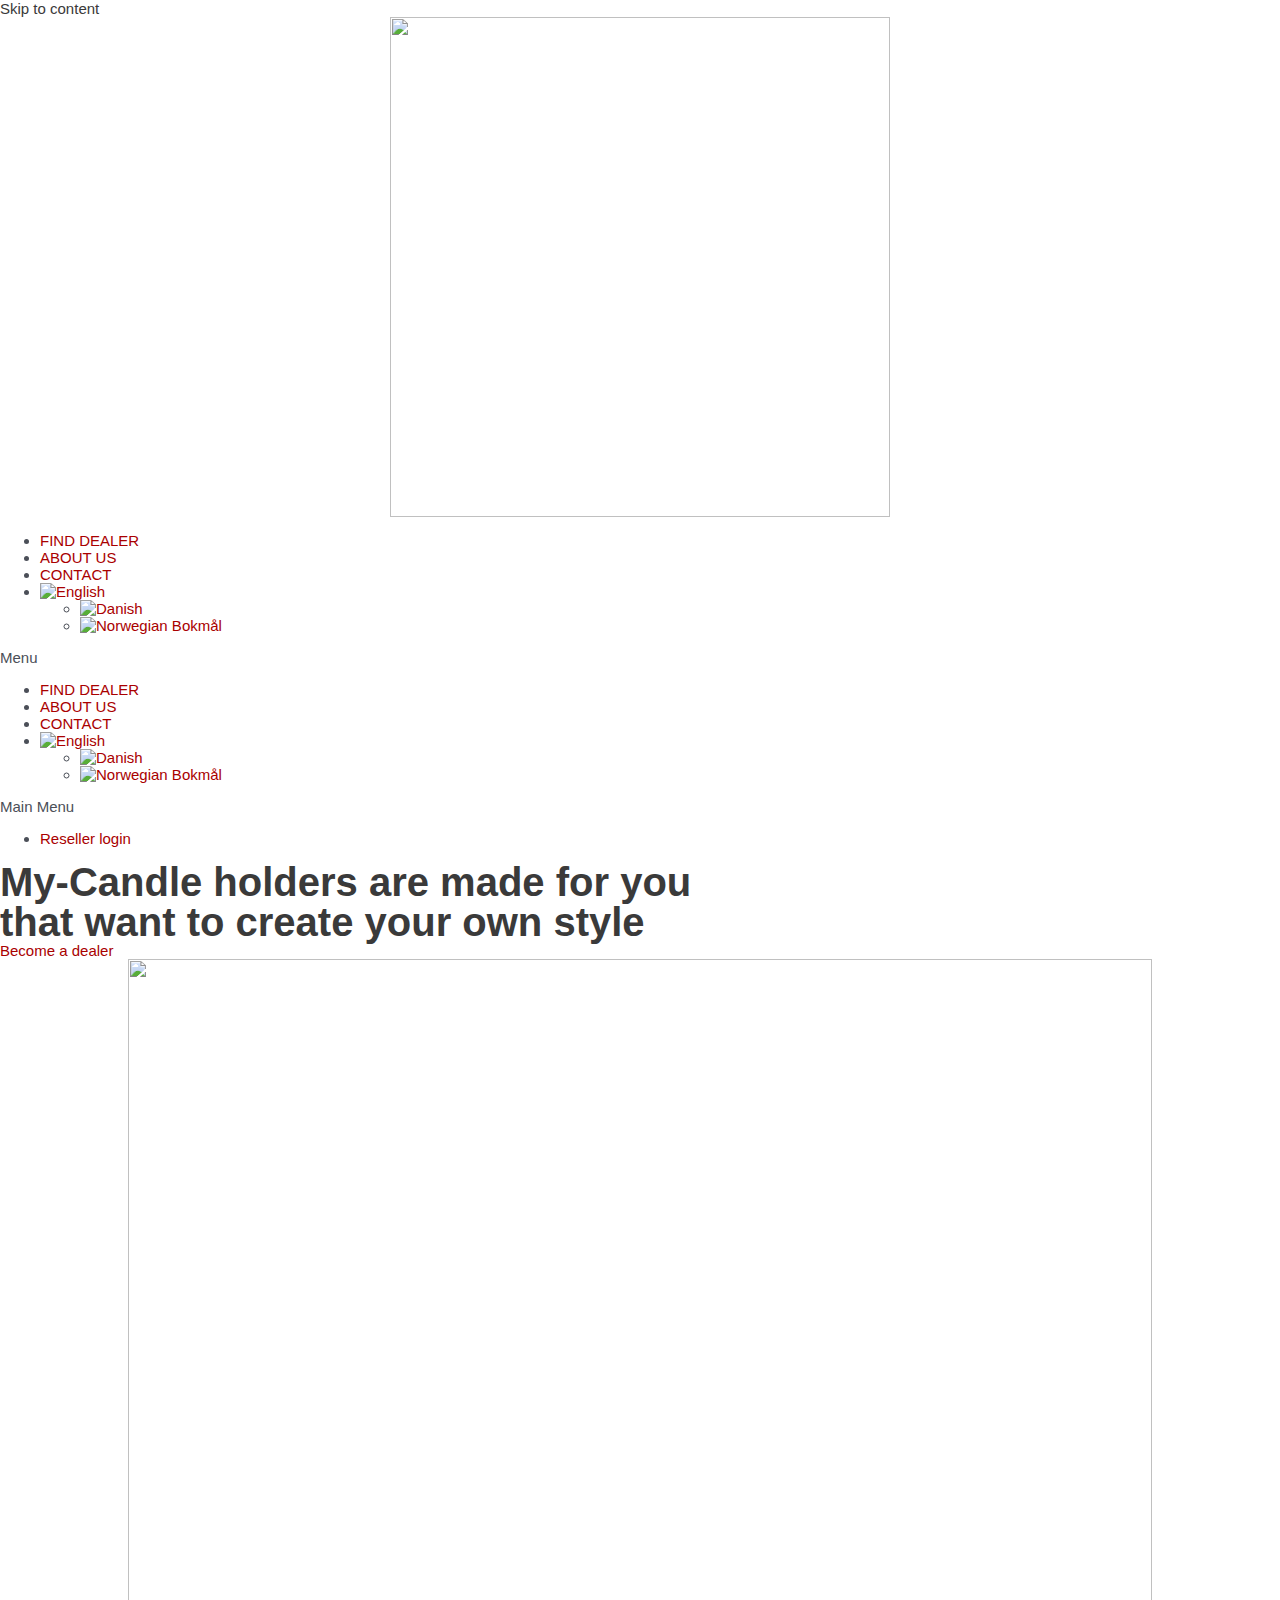
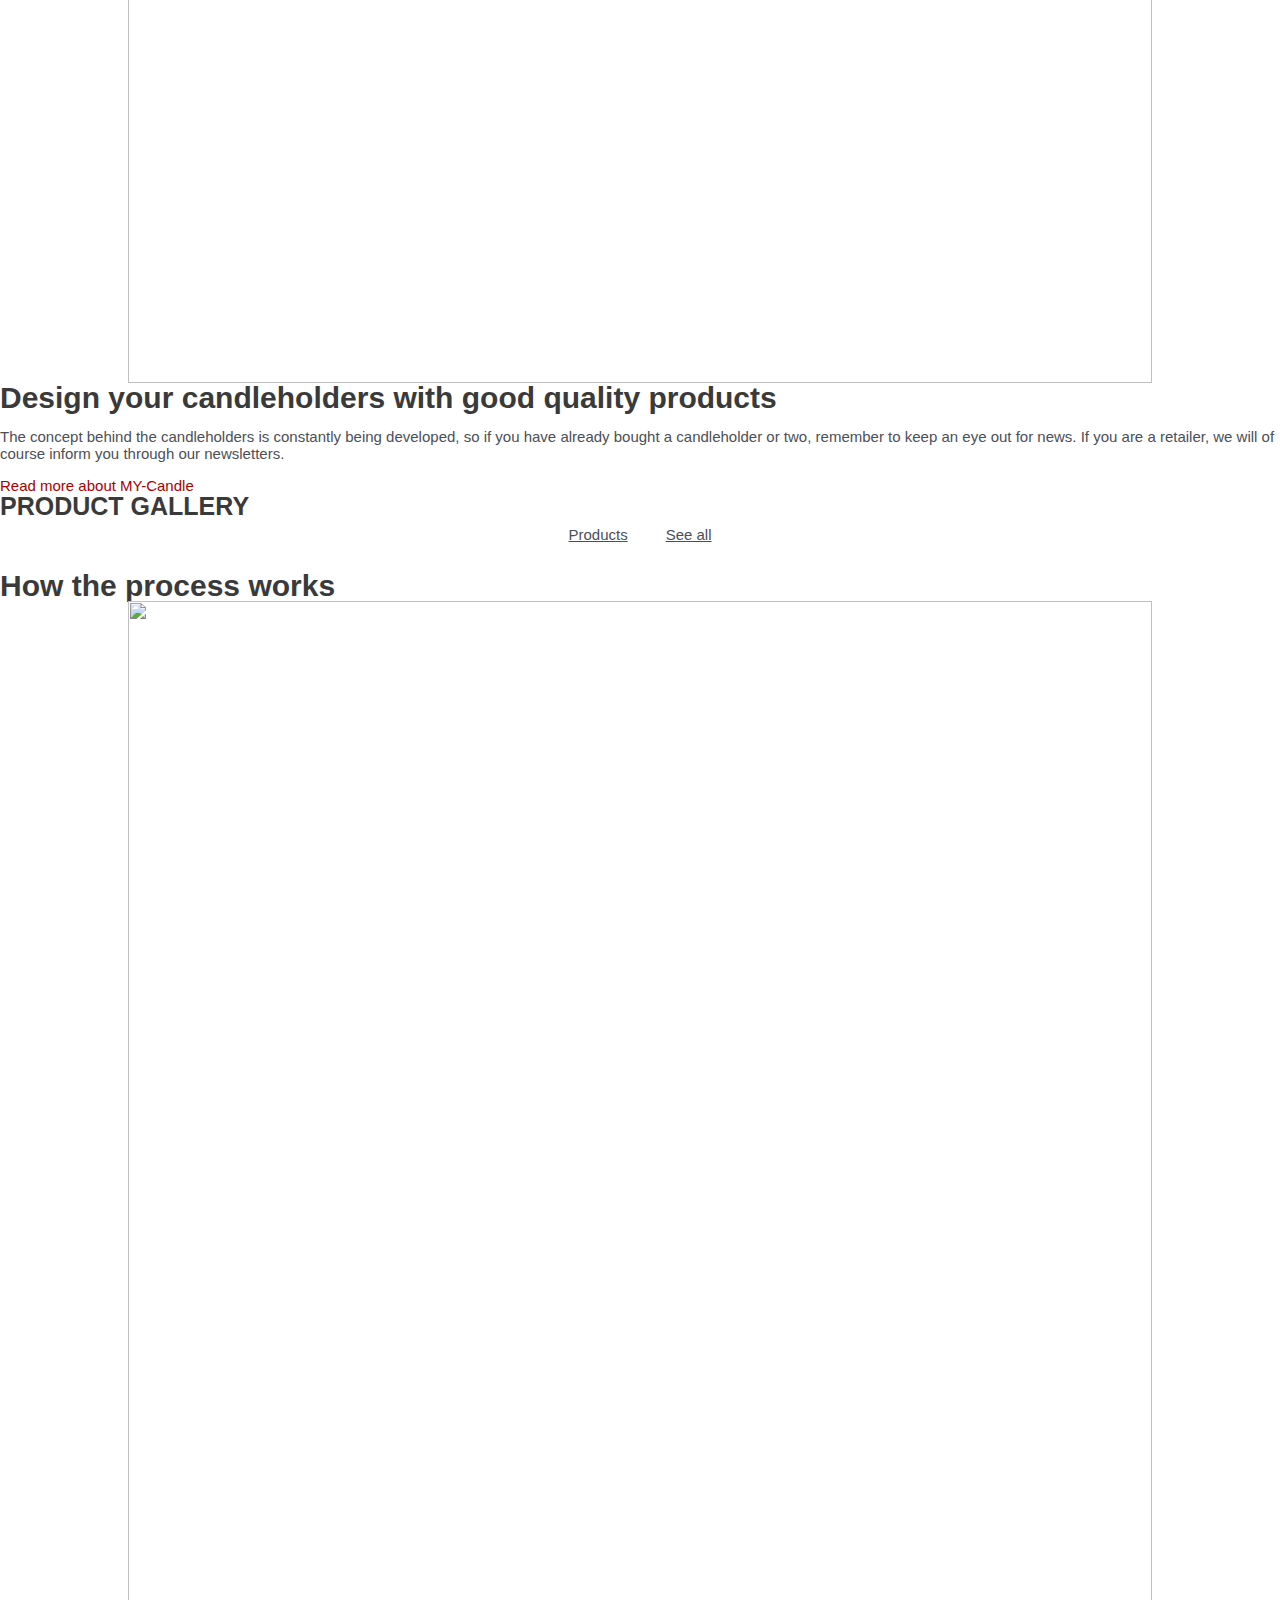
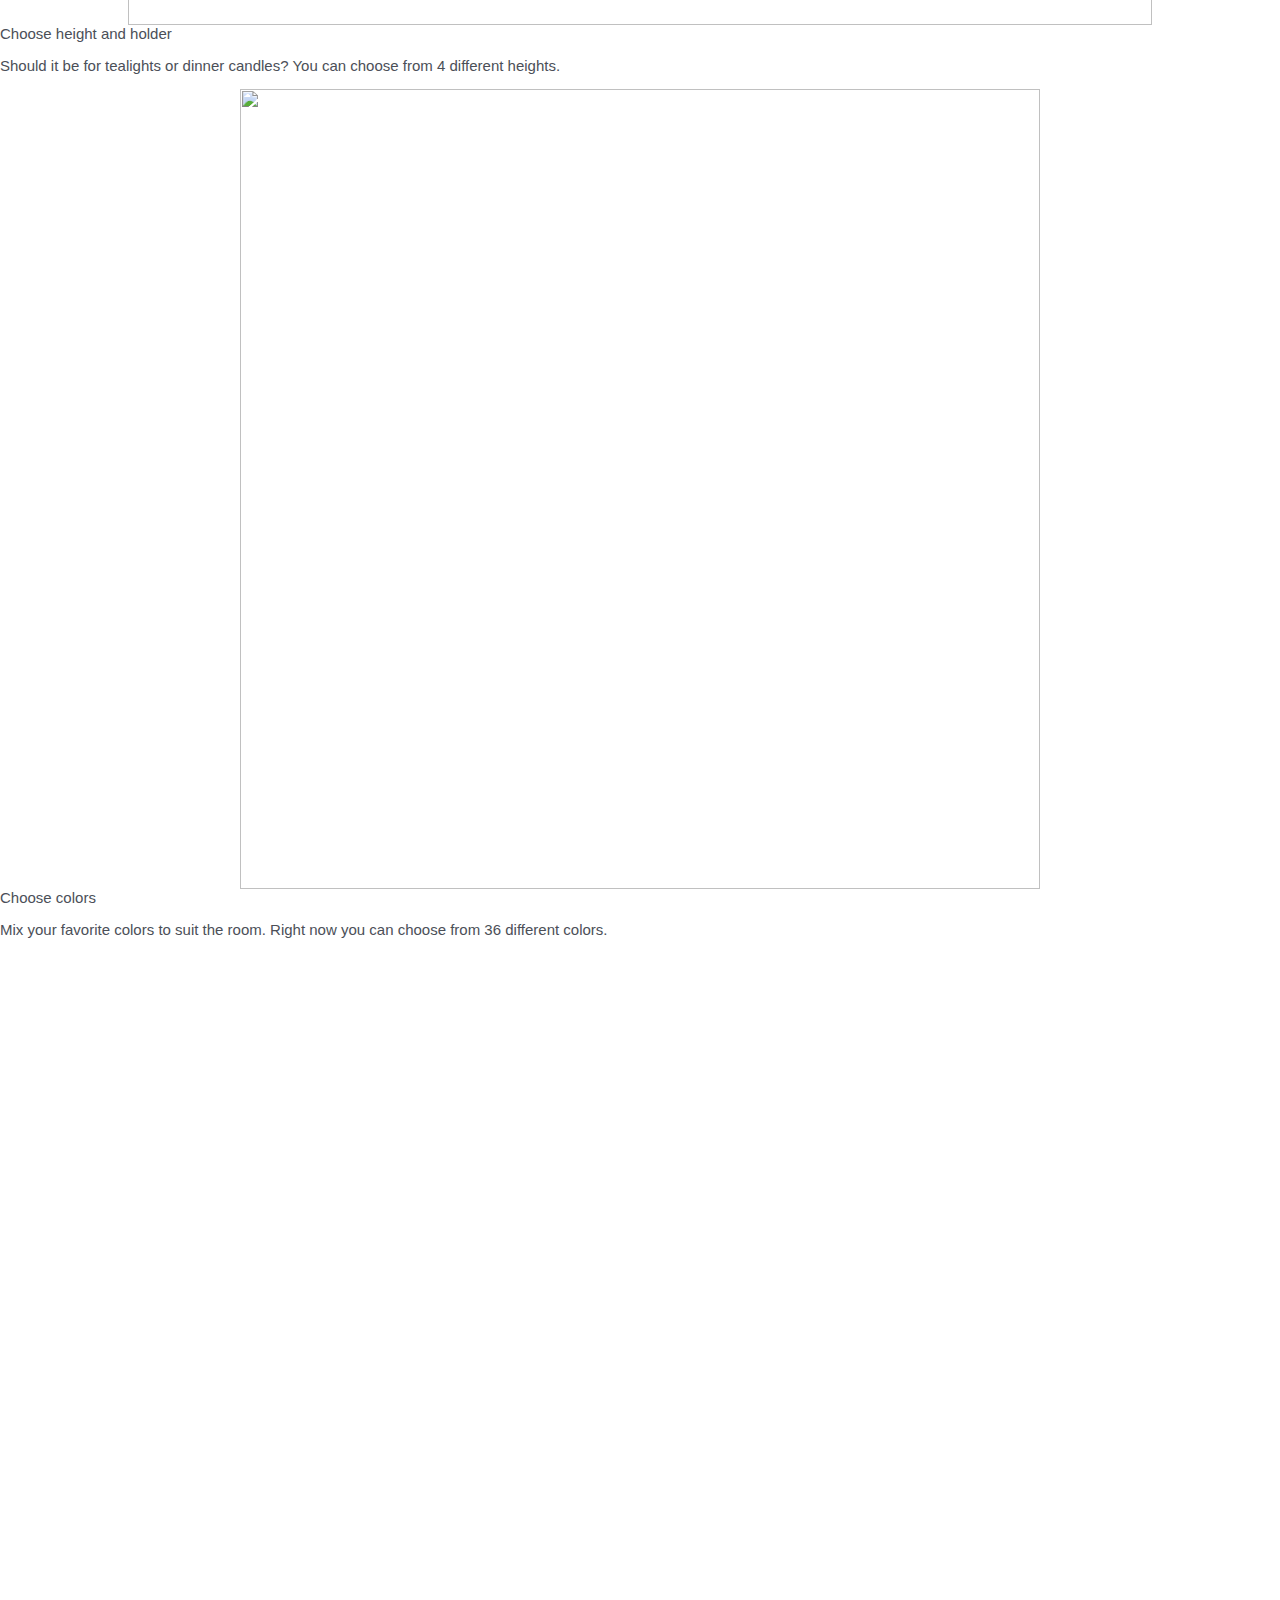
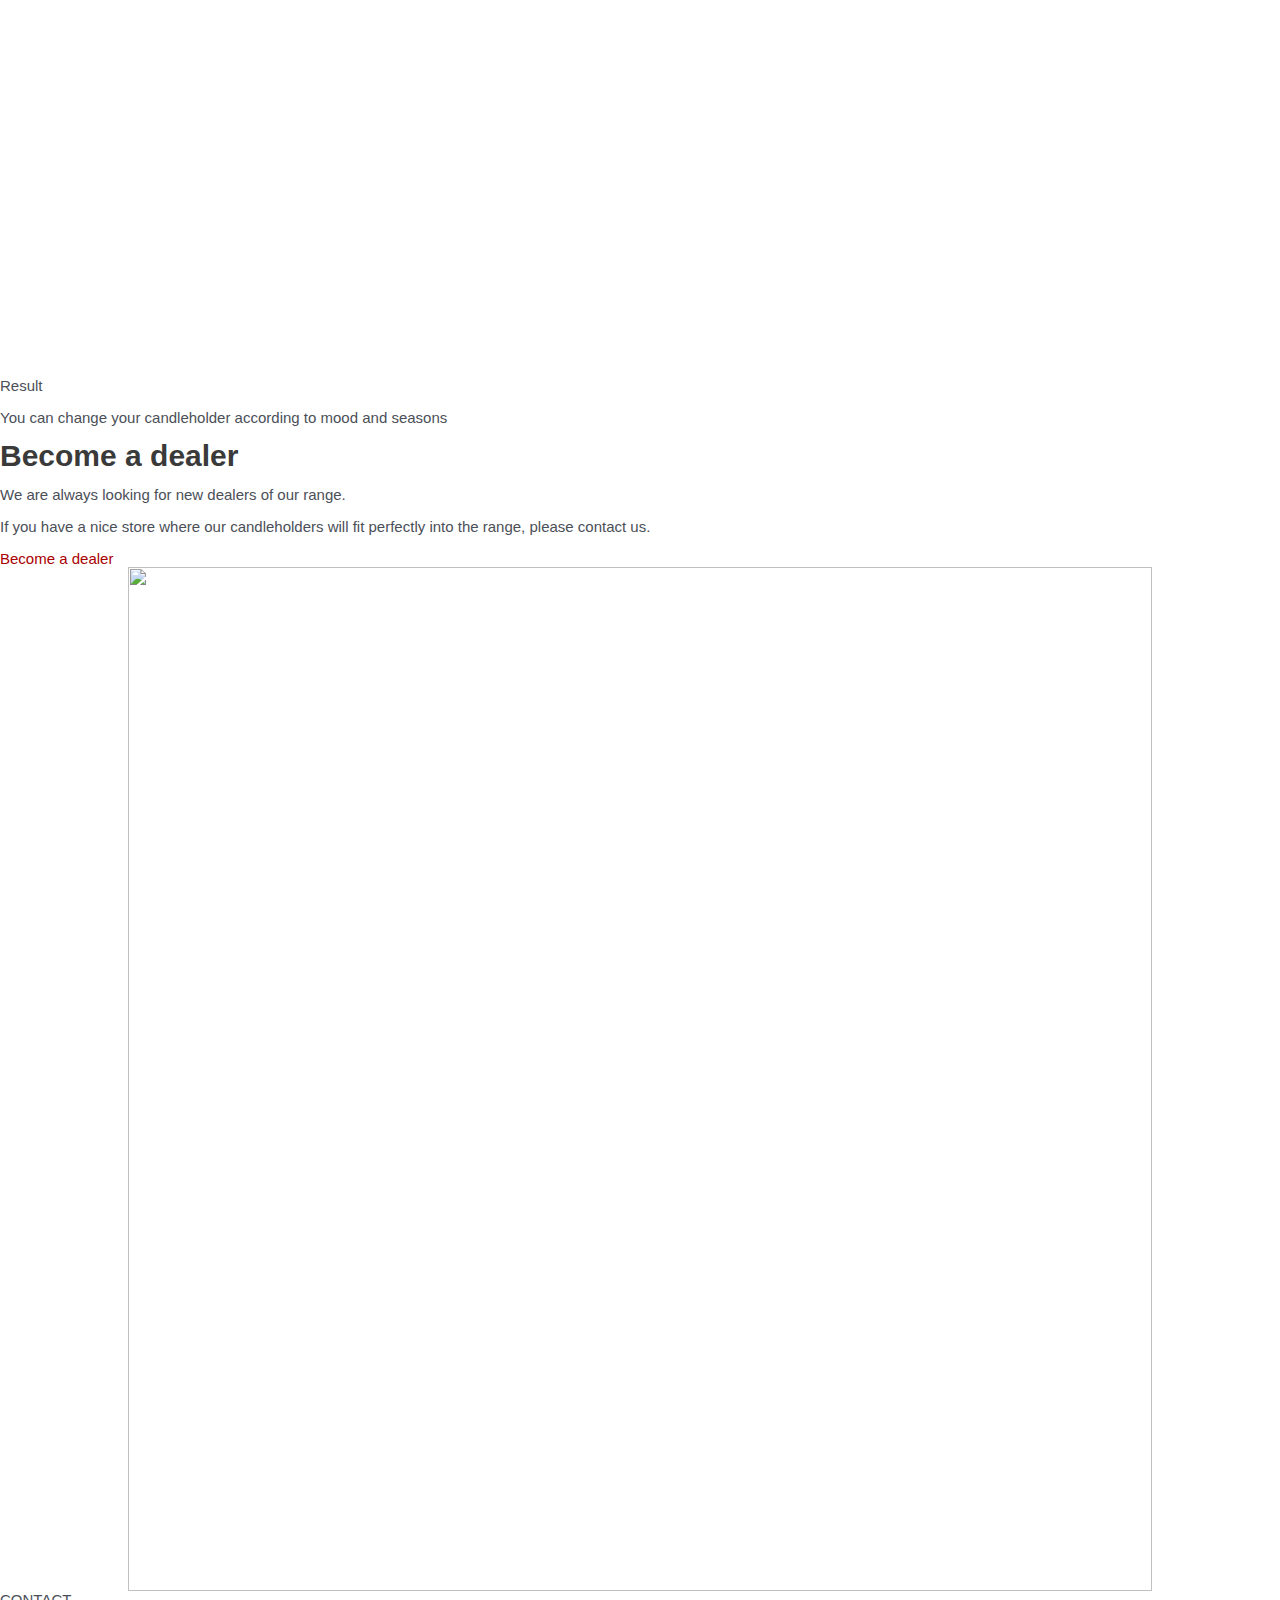
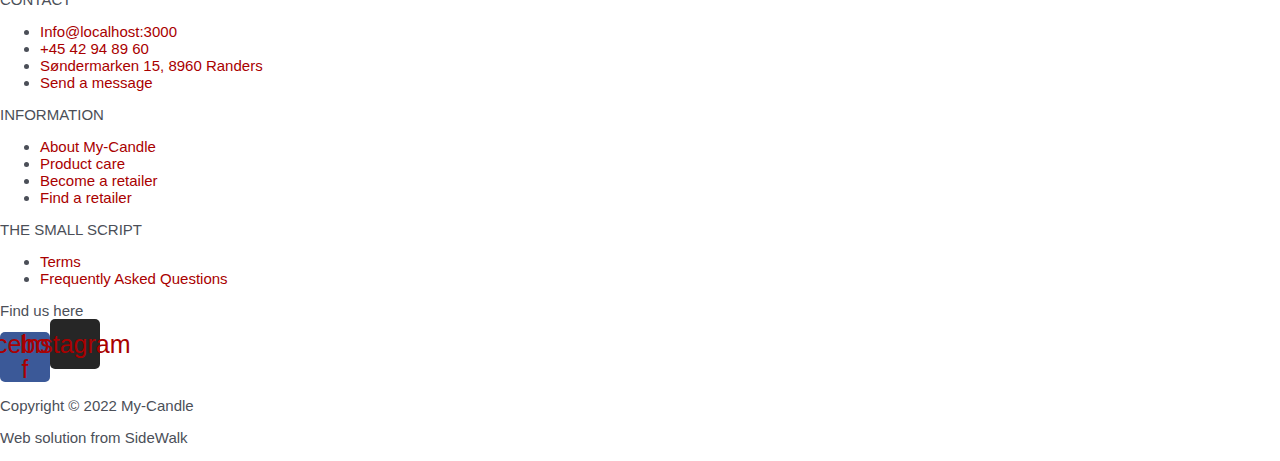
==== index.html @ e834458f "bluedragon" ====
<!DOCTYPE html>
<html lang="en-US" prefix="og: https://ogp.me/ns#">
<head>
<meta charset="UTF-8">
<meta name="viewport" content="width=device-width, initial-scale=1">
<link rel="profile" href="https://gmpg.org/xfn/11">

<script data-cookieconsent="ignore">
	window.dataLayer = window.dataLayer || [];
	function gtag() {
		dataLayer.push(arguments);
	}
	gtag("consent", "default", {
		ad_storage: "denied",
		analytics_storage: "denied",
		functionality_storage: "denied",
		personalization_storage: "denied",
		security_storage: "granted",
		wait_for_update: 500,
	});
	gtag("set", "ads_data_redaction", true);
	gtag("set", "url_passthrough", true);
</script>
<script type="text/javascript"
		id="Cookiebot"
		src="https://consent.cookiebot.com/uc.js"
		data-cbid="807d5608-5ad8-4847-acda-6915184472f9"
						data-culture="DA"
				async	></script>
<link rel="alternate" hreflang="da" href="http://localhost:3000" />
<link rel="alternate" hreflang="en" href="http://localhost:3000/" />
<link rel="alternate" hreflang="no" href="http://localhost:3000/no/" />
<link rel="alternate" hreflang="x-default" href="http://localhost:3000" />

<!-- Google Tag Manager for WordPress by gtm4wp.com -->
<script data-cfasync="false" data-pagespeed-no-defer>
	var gtm4wp_datalayer_name = "dataLayer";
	var dataLayer = dataLayer || [];
	const gtm4wp_use_sku_instead = false;
	const gtm4wp_id_prefix = '';
	const gtm4wp_remarketing = false;
	const gtm4wp_eec = true;
	const gtm4wp_classicec = false;
	const gtm4wp_currency = 'EUR';
	const gtm4wp_product_per_impression = 1000;
	const gtm4wp_needs_shipping_address = false;
	const gtm4wp_business_vertical = 'retail';
	const gtm4wp_business_vertical_id = 'id';
</script>
<!-- End Google Tag Manager for WordPress by gtm4wp.com -->
<!-- Search Engine Optimization by Rank Math - https://s.rankmath.com/home -->
<title>Front page - My-Candle</title><link rel="preload" as="style" href="https://fonts.googleapis.com/css?family=Montserrat%3A100%2C100italic%2C200%2C200italic%2C300%2C300italic%2C400%2C400italic%2C500%2C500italic%2C600%2C600italic%2C700%2C700italic%2C800%2C800italic%2C900%2C900italic%7CRoboto%20Slab%3A100%2C100italic%2C200%2C200italic%2C300%2C300italic%2C400%2C400italic%2C500%2C500italic%2C600%2C600italic%2C700%2C700italic%2C800%2C800italic%2C900%2C900italic%7COpen%20Sans%3A100%2C100italic%2C200%2C200italic%2C300%2C300italic%2C400%2C400italic%2C500%2C500italic%2C600%2C600italic%2C700%2C700italic%2C800%2C800italic%2C900%2C900italic&#038;display=swap" /><link rel="stylesheet" href="https://fonts.googleapis.com/css?family=Montserrat%3A100%2C100italic%2C200%2C200italic%2C300%2C300italic%2C400%2C400italic%2C500%2C500italic%2C600%2C600italic%2C700%2C700italic%2C800%2C800italic%2C900%2C900italic%7CRoboto%20Slab%3A100%2C100italic%2C200%2C200italic%2C300%2C300italic%2C400%2C400italic%2C500%2C500italic%2C600%2C600italic%2C700%2C700italic%2C800%2C800italic%2C900%2C900italic%7COpen%20Sans%3A100%2C100italic%2C200%2C200italic%2C300%2C300italic%2C400%2C400italic%2C500%2C500italic%2C600%2C600italic%2C700%2C700italic%2C800%2C800italic%2C900%2C900italic&#038;display=swap" media="print" onload="this.media='all'" /><noscript><link rel="stylesheet" href="https://fonts.googleapis.com/css?family=Montserrat%3A100%2C100italic%2C200%2C200italic%2C300%2C300italic%2C400%2C400italic%2C500%2C500italic%2C600%2C600italic%2C700%2C700italic%2C800%2C800italic%2C900%2C900italic%7CRoboto%20Slab%3A100%2C100italic%2C200%2C200italic%2C300%2C300italic%2C400%2C400italic%2C500%2C500italic%2C600%2C600italic%2C700%2C700italic%2C800%2C800italic%2C900%2C900italic%7COpen%20Sans%3A100%2C100italic%2C200%2C200italic%2C300%2C300italic%2C400%2C400italic%2C500%2C500italic%2C600%2C600italic%2C700%2C700italic%2C800%2C800italic%2C900%2C900italic&#038;display=swap" /></noscript>
<meta name="description" content="The concept behind the candleholders is constantly being developed, so if you have already bought a candleholder or two, remember to keep an eye out for news."/>
<meta name="robots" content="index, follow, max-snippet:-1, max-video-preview:-1, max-image-preview:large"/>
<link rel="canonical" href="http://localhost:3000/" />
<meta property="og:locale" content="en_US" />
<meta property="og:type" content="website" />
<meta property="og:title" content="Front page - My-Candle" />
<meta property="og:description" content="The concept behind the candleholders is constantly being developed, so if you have already bought a candleholder or two, remember to keep an eye out for news." />
<meta property="og:url" content="http://localhost:3000/" />
<meta property="og:site_name" content="My-Candle" />
<meta property="og:updated_time" content="2023-01-02T13:47:36+01:00" />
<meta property="article:published_time" content="2022-10-13T06:48:31+02:00" />
<meta property="article:modified_time" content="2023-01-02T13:47:36+01:00" />
<meta name="twitter:card" content="summary_large_image" />
<meta name="twitter:title" content="Front page - My-Candle" />
<meta name="twitter:description" content="The concept behind the candleholders is constantly being developed, so if you have already bought a candleholder or two, remember to keep an eye out for news." />
<meta name="twitter:label1" content="Written by" />
<meta name="twitter:data1" content="Susan" />
<meta name="twitter:label2" content="Time to read" />
<meta name="twitter:data2" content="Less than a minute" />
<script type="application/ld+json" class="rank-math-schema">{"@context":"https://schema.org","@graph":[{"@type":"Organization","@id":"http://localhost:3000/#organization/","name":"My-Candle","logo":{"@type":"ImageObject","@id":"http://localhost:3000/#logo/","url":"http://localhost:3000/wp-content/uploads/2022/10/my-candle-temp-logo-150x150.png","contentUrl":"http://localhost:3000/wp-content/uploads/2022/10/my-candle-temp-logo-150x150.png","caption":"My-Candle","inLanguage":"en-US"}},{"@type":"WebSite","@id":"http://localhost:3000/#website/","url":"http://localhost:3000/","name":"My-Candle","publisher":{"@id":"http://localhost:3000/#organization/"},"inLanguage":"en-US","potentialAction":{"@type":"SearchAction","target":"http://localhost:3000/?s={search_term_string}","query-input":"required name=search_term_string"}},{"@type":"ImageObject","@id":"http://localhost:3000/wp-content/uploads/2022/10/groen-hvid-glas-1-scaled-1-1024x1024.jpg","url":"http://localhost:3000/wp-content/uploads/2022/10/groen-hvid-glas-1-scaled-1-1024x1024.jpg","width":"200","height":"200","inLanguage":"en-US"},{"@type":"WebPage","@id":"http://localhost:3000/#webpage","url":"http://localhost:3000/","name":"Front page - My-Candle","datePublished":"2022-10-13T06:48:31+02:00","dateModified":"2023-01-02T13:47:36+01:00","about":{"@id":"http://localhost:3000/#organization/"},"isPartOf":{"@id":"http://localhost:3000/#website/"},"primaryImageOfPage":{"@id":"http://localhost:3000/wp-content/uploads/2022/10/groen-hvid-glas-1-scaled-1-1024x1024.jpg"},"inLanguage":"en-US"},{"@type":"Person","@id":"http://localhost:3000/author/susan/","name":"Susan","url":"http://localhost:3000/author/susan/","image":{"@type":"ImageObject","@id":"https://secure.gravatar.com/avatar/8b2ee128e2d78219de5ddab8fc4fe152?s=96&amp;d=mm&amp;r=g","url":"https://secure.gravatar.com/avatar/8b2ee128e2d78219de5ddab8fc4fe152?s=96&amp;d=mm&amp;r=g","caption":"Susan","inLanguage":"en-US"},"sameAs":["http://localhost:3000"],"worksFor":{"@id":"http://localhost:3000/#organization/"}},{"@type":"Article","headline":"Front page - My-Candle","datePublished":"2022-10-13T06:48:31+02:00","dateModified":"2023-01-02T13:47:36+01:00","author":{"@id":"http://localhost:3000/author/susan/","name":"Susan"},"publisher":{"@id":"http://localhost:3000/#organization/"},"description":"The concept behind the candleholders is constantly being developed, so if you have already bought a candleholder or two, remember to keep an eye out for news.","name":"Front page - My-Candle","@id":"http://localhost:3000/#richSnippet","isPartOf":{"@id":"http://localhost:3000/#webpage"},"image":{"@id":"http://localhost:3000/wp-content/uploads/2022/10/groen-hvid-glas-1-scaled-1-1024x1024.jpg"},"inLanguage":"en-US","mainEntityOfPage":{"@id":"http://localhost:3000/#webpage"}}]}</script>
<!-- /Rank Math WordPress SEO plugin -->

<link href='https://fonts.gstatic.com' crossorigin rel='preconnect' />
<link rel="alternate" type="application/rss+xml" title="My-Candle &raquo; Feed" href="http://localhost:3000/feed/" />
<link rel="alternate" type="application/rss+xml" title="My-Candle &raquo; Comments Feed" href="http://localhost:3000/comments/feed/" />
<style>
img.wp-smiley,
img.emoji {
	display: inline !important;
	border: none !important;
	box-shadow: none !important;
	height: 1em !important;
	width: 1em !important;
	margin: 0 0.07em !important;
	vertical-align: -0.1em !important;
	background: none !important;
	padding: 0 !important;
}
</style>
	<link rel='stylesheet' id='astra-theme-css-css' href='http://localhost:3000/wp-content/themes/astra/assets/css/minified/main.min.css?ver=3.9.4' media='all' />
<style id='astra-theme-css-inline-css'>
:root{--ast-container-default-xlg-padding:3em;--ast-container-default-lg-padding:3em;--ast-container-default-slg-padding:2em;--ast-container-default-md-padding:3em;--ast-container-default-sm-padding:3em;--ast-container-default-xs-padding:2.4em;--ast-container-default-xxs-padding:1.8em;}html{font-size:93.75%;}a{color:var(--ast-global-color-0);}a:hover,a:focus{color:var(--ast-global-color-1);}body,button,input,select,textarea,.ast-button,.ast-custom-button{font-family:-apple-system,BlinkMacSystemFont,Segoe UI,Roboto,Oxygen-Sans,Ubuntu,Cantarell,Helvetica Neue,sans-serif;font-weight:inherit;font-size:15px;font-size:1rem;}blockquote{color:var(--ast-global-color-3);}.site-title{font-size:35px;font-size:2.3333333333333rem;display:block;}.ast-archive-description .ast-archive-title{font-size:40px;font-size:2.6666666666667rem;}.site-header .site-description{font-size:15px;font-size:1rem;display:none;}.entry-title{font-size:30px;font-size:2rem;}h1,.entry-content h1{font-size:40px;font-size:2.6666666666667rem;}h2,.entry-content h2{font-size:30px;font-size:2rem;}h3,.entry-content h3{font-size:25px;font-size:1.6666666666667rem;}h4,.entry-content h4{font-size:20px;font-size:1.3333333333333rem;}h5,.entry-content h5{font-size:18px;font-size:1.2rem;}h6,.entry-content h6{font-size:15px;font-size:1rem;}.ast-single-post .entry-title,.page-title{font-size:30px;font-size:2rem;}::selection{background-color:var(--ast-global-color-0);color:#ffffff;}body,h1,.entry-title a,.entry-content h1,h2,.entry-content h2,h3,.entry-content h3,h4,.entry-content h4,h5,.entry-content h5,h6,.entry-content h6{color:var(--ast-global-color-3);}.tagcloud a:hover,.tagcloud a:focus,.tagcloud a.current-item{color:#ffffff;border-color:var(--ast-global-color-0);background-color:var(--ast-global-color-0);}input:focus,input[type="text"]:focus,input[type="email"]:focus,input[type="url"]:focus,input[type="password"]:focus,input[type="reset"]:focus,input[type="search"]:focus,textarea:focus{border-color:var(--ast-global-color-0);}input[type="radio"]:checked,input[type=reset],input[type="checkbox"]:checked,input[type="checkbox"]:hover:checked,input[type="checkbox"]:focus:checked,input[type=range]::-webkit-slider-thumb{border-color:var(--ast-global-color-0);background-color:var(--ast-global-color-0);box-shadow:none;}.site-footer a:hover + .post-count,.site-footer a:focus + .post-count{background:var(--ast-global-color-0);border-color:var(--ast-global-color-0);}.single .nav-links .nav-previous,.single .nav-links .nav-next{color:var(--ast-global-color-0);}.entry-meta,.entry-meta *{line-height:1.45;color:var(--ast-global-color-0);}.entry-meta a:hover,.entry-meta a:hover *,.entry-meta a:focus,.entry-meta a:focus *,.page-links > .page-link,.page-links .page-link:hover,.post-navigation a:hover{color:var(--ast-global-color-1);}#cat option,.secondary .calendar_wrap thead a,.secondary .calendar_wrap thead a:visited{color:var(--ast-global-color-0);}.secondary .calendar_wrap #today,.ast-progress-val span{background:var(--ast-global-color-0);}.secondary a:hover + .post-count,.secondary a:focus + .post-count{background:var(--ast-global-color-0);border-color:var(--ast-global-color-0);}.calendar_wrap #today > a{color:#ffffff;}.page-links .page-link,.single .post-navigation a{color:var(--ast-global-color-0);}.ast-archive-title{color:var(--ast-global-color-2);}.widget-title{font-size:21px;font-size:1.4rem;color:var(--ast-global-color-2);}.single .ast-author-details .author-title{color:var(--ast-global-color-1);}.ast-single-post .entry-content a,.ast-comment-content a:not(.ast-comment-edit-reply-wrap a){text-decoration:underline;}.ast-single-post .wp-block-button .wp-block-button__link,.ast-single-post .elementor-button-wrapper .elementor-button,.ast-single-post .entry-content .uagb-tab a,.ast-single-post .entry-content .uagb-ifb-cta a,.ast-single-post .entry-content .wp-block-uagb-buttons a,.ast-single-post .entry-content .uabb-module-content a,.ast-single-post .entry-content .uagb-post-grid a,.ast-single-post .entry-content .uagb-timeline a,.ast-single-post .entry-content .uagb-toc__wrap a,.ast-single-post .entry-content .uagb-taxomony-box a,.ast-single-post .entry-content .woocommerce a,.entry-content .wp-block-latest-posts > li > a{text-decoration:none;}.ast-logo-title-inline .site-logo-img{padding-right:1em;}.site-logo-img img{ transition:all 0.2s linear;}.ast-page-builder-template .hentry {margin: 0;}.ast-page-builder-template .site-content > .ast-container {max-width: 100%;padding: 0;}.ast-page-builder-template .site-content #primary {padding: 0;margin: 0;}.ast-page-builder-template .no-results {text-align: center;margin: 4em auto;}.ast-page-builder-template .ast-pagination {padding: 2em;}.ast-page-builder-template .entry-header.ast-no-title.ast-no-thumbnail {margin-top: 0;}.ast-page-builder-template .entry-header.ast-header-without-markup {margin-top: 0;margin-bottom: 0;}.ast-page-builder-template .entry-header.ast-no-title.ast-no-meta {margin-bottom: 0;}.ast-page-builder-template.single .post-navigation {padding-bottom: 2em;}.ast-page-builder-template.single-post .site-content > .ast-container {max-width: 100%;}.ast-page-builder-template .entry-header {margin-top: 2em;margin-left: auto;margin-right: auto;}.ast-page-builder-template .ast-archive-description {margin: 2em auto 0;padding-left: 20px;padding-right: 20px;}.ast-page-builder-template .ast-row {margin-left: 0;margin-right: 0;}.single.ast-page-builder-template .entry-header + .entry-content {margin-bottom: 2em;}@media(min-width: 921px) {.ast-page-builder-template.archive.ast-right-sidebar .ast-row article,.ast-page-builder-template.archive.ast-left-sidebar .ast-row article {padding-left: 0;padding-right: 0;}}@media (max-width:921px){#ast-desktop-header{display:none;}}@media (min-width:921px){#ast-mobile-header{display:none;}}.wp-block-buttons.aligncenter{justify-content:center;}@media (max-width:921px){.ast-theme-transparent-header #primary,.ast-theme-transparent-header #secondary{padding:0;}}@media (max-width:921px){.ast-plain-container.ast-no-sidebar #primary{padding:0;}}.ast-plain-container.ast-no-sidebar #primary{margin-top:0;margin-bottom:0;}@media (min-width:1200px){.ast-plain-container.ast-no-sidebar #primary{margin-top:60px;margin-bottom:60px;}}.wp-block-button.is-style-outline .wp-block-button__link{border-color:var(--ast-global-color-0);}.wp-block-button.is-style-outline > .wp-block-button__link:not(.has-text-color),.wp-block-button.wp-block-button__link.is-style-outline:not(.has-text-color){color:var(--ast-global-color-0);}.wp-block-button.is-style-outline .wp-block-button__link:hover,.wp-block-button.is-style-outline .wp-block-button__link:focus{color:#ffffff !important;background-color:var(--ast-global-color-1);border-color:var(--ast-global-color-1);}.post-page-numbers.current .page-link,.ast-pagination .page-numbers.current{color:#ffffff;border-color:var(--ast-global-color-0);background-color:var(--ast-global-color-0);border-radius:2px;}h1.widget-title{font-weight:inherit;}h2.widget-title{font-weight:inherit;}h3.widget-title{font-weight:inherit;}#page{display:flex;flex-direction:column;min-height:100vh;}.ast-404-layout-1 h1.page-title{color:var(--ast-global-color-2);}.single .post-navigation a{line-height:1em;height:inherit;}.error-404 .page-sub-title{font-size:1.5rem;font-weight:inherit;}.search .site-content .content-area .search-form{margin-bottom:0;}#page .site-content{flex-grow:1;}.widget{margin-bottom:3.5em;}#secondary li{line-height:1.5em;}#secondary .wp-block-group h2{margin-bottom:0.7em;}#secondary h2{font-size:1.7rem;}.ast-separate-container .ast-article-post,.ast-separate-container .ast-article-single,.ast-separate-container .ast-comment-list li.depth-1,.ast-separate-container .comment-respond{padding:3em;}.ast-separate-container .ast-comment-list li.depth-1,.hentry{margin-bottom:2em;}.ast-separate-container .ast-archive-description,.ast-separate-container .ast-author-box{background-color:var(--ast-global-color-5);border-bottom:1px solid var(--ast-border-color);}.ast-separate-container .comments-title{padding:2em 2em 0 2em;}.ast-page-builder-template .comment-form-textarea,.ast-comment-formwrap .ast-grid-common-col{padding:0;}.ast-comment-formwrap{padding:0 20px;display:inline-flex;column-gap:20px;}.archive.ast-page-builder-template .entry-header{margin-top:2em;}.ast-page-builder-template .ast-comment-formwrap{width:100%;}.entry-title{margin-bottom:0.5em;}.ast-archive-description .ast-archive-title{margin-bottom:10px;text-transform:capitalize;}.ast-archive-description p{font-size:inherit;font-weight:inherit;line-height:inherit;}@media (min-width:921px){.ast-left-sidebar.ast-page-builder-template #secondary,.archive.ast-right-sidebar.ast-page-builder-template .site-main{padding-left:20px;padding-right:20px;}}@media (max-width:544px){.ast-comment-formwrap.ast-row{column-gap:10px;}}@media (min-width:1201px){.ast-separate-container .ast-article-post,.ast-separate-container .ast-article-single,.ast-separate-container .ast-archive-description,.ast-separate-container .ast-author-box,.ast-separate-container .ast-404-layout-1,.ast-separate-container .no-results{padding:3em;}}@media (max-width:921px){.ast-separate-container #primary,.ast-separate-container #secondary{padding:1.5em 0;}#primary,#secondary{padding:1.5em 0;margin:0;}.ast-left-sidebar #content > .ast-container{display:flex;flex-direction:column-reverse;width:100%;}}@media (min-width:922px){.ast-separate-container.ast-right-sidebar #primary,.ast-separate-container.ast-left-sidebar #primary{border:0;}.search-no-results.ast-separate-container #primary{margin-bottom:4em;}}.wp-block-button .wp-block-button__link{color:#ffffff;}.wp-block-button .wp-block-button__link:hover,.wp-block-button .wp-block-button__link:focus{color:#ffffff;background-color:var(--ast-global-color-1);border-color:var(--ast-global-color-1);}.wp-block-button .wp-block-button__link,.wp-block-search .wp-block-search__button,body .wp-block-file .wp-block-file__button{border-color:var(--ast-global-color-0);background-color:var(--ast-global-color-0);color:#ffffff;font-family:inherit;font-weight:inherit;line-height:1;border-radius:2px;padding-top:15px;padding-right:30px;padding-bottom:15px;padding-left:30px;}@media (max-width:921px){.wp-block-button .wp-block-button__link,.wp-block-search .wp-block-search__button,body .wp-block-file .wp-block-file__button{padding-top:14px;padding-right:28px;padding-bottom:14px;padding-left:28px;}}@media (max-width:544px){.wp-block-button .wp-block-button__link,.wp-block-search .wp-block-search__button,body .wp-block-file .wp-block-file__button{padding-top:12px;padding-right:24px;padding-bottom:12px;padding-left:24px;}}.menu-toggle,button,.ast-button,.ast-custom-button,.button,input#submit,input[type="button"],input[type="submit"],input[type="reset"],form[CLASS*="wp-block-search__"].wp-block-search .wp-block-search__inside-wrapper .wp-block-search__button,body .wp-block-file .wp-block-file__button,.search .search-submit{border-style:solid;border-top-width:0;border-right-width:0;border-left-width:0;border-bottom-width:0;color:#ffffff;border-color:var(--ast-global-color-0);background-color:var(--ast-global-color-0);border-radius:2px;padding-top:15px;padding-right:30px;padding-bottom:15px;padding-left:30px;font-family:inherit;font-weight:inherit;line-height:1;}button:focus,.menu-toggle:hover,button:hover,.ast-button:hover,.ast-custom-button:hover .button:hover,.ast-custom-button:hover ,input[type=reset]:hover,input[type=reset]:focus,input#submit:hover,input#submit:focus,input[type="button"]:hover,input[type="button"]:focus,input[type="submit"]:hover,input[type="submit"]:focus,form[CLASS*="wp-block-search__"].wp-block-search .wp-block-search__inside-wrapper .wp-block-search__button:hover,form[CLASS*="wp-block-search__"].wp-block-search .wp-block-search__inside-wrapper .wp-block-search__button:focus,body .wp-block-file .wp-block-file__button:hover,body .wp-block-file .wp-block-file__button:focus{color:#ffffff;background-color:var(--ast-global-color-1);border-color:var(--ast-global-color-1);}form[CLASS*="wp-block-search__"].wp-block-search .wp-block-search__inside-wrapper .wp-block-search__button.has-icon{padding-top:calc(15px - 3px);padding-right:calc(30px - 3px);padding-bottom:calc(15px - 3px);padding-left:calc(30px - 3px);}@media (min-width:544px){.ast-container{max-width:100%;}}@media (max-width:544px){.ast-separate-container .ast-article-post,.ast-separate-container .ast-article-single,.ast-separate-container .comments-title,.ast-separate-container .ast-archive-description{padding:1.5em 1em;}.ast-separate-container #content .ast-container{padding-left:0.54em;padding-right:0.54em;}.ast-separate-container .ast-comment-list li.depth-1{padding:1.5em 1em;margin-bottom:1.5em;}.ast-separate-container .ast-comment-list .bypostauthor{padding:.5em;}.ast-search-menu-icon.ast-dropdown-active .search-field{width:170px;}.menu-toggle,button,.ast-button,.button,input#submit,input[type="button"],input[type="submit"],input[type="reset"]{padding-top:12px;padding-right:24px;padding-bottom:12px;padding-left:24px;}}@media (max-width:921px){.menu-toggle,button,.ast-button,.button,input#submit,input[type="button"],input[type="submit"],input[type="reset"]{padding-top:14px;padding-right:28px;padding-bottom:14px;padding-left:28px;}.ast-mobile-header-stack .main-header-bar .ast-search-menu-icon{display:inline-block;}.ast-header-break-point.ast-header-custom-item-outside .ast-mobile-header-stack .main-header-bar .ast-search-icon{margin:0;}.ast-comment-avatar-wrap img{max-width:2.5em;}.ast-separate-container .ast-comment-list li.depth-1{padding:1.5em 2.14em;}.ast-separate-container .comment-respond{padding:2em 2.14em;}.ast-comment-meta{padding:0 1.8888em 1.3333em;}}@media (max-width:921px){.site-title{display:block;}.ast-archive-description .ast-archive-title{font-size:40px;}.site-header .site-description{display:none;}.entry-title{font-size:30px;}h1,.entry-content h1{font-size:30px;}h2,.entry-content h2{font-size:25px;}h3,.entry-content h3{font-size:20px;}.ast-single-post .entry-title,.page-title{font-size:30px;}}@media (max-width:544px){.site-title{display:block;}.ast-archive-description .ast-archive-title{font-size:40px;}.site-header .site-description{display:none;}.entry-title{font-size:30px;}h1,.entry-content h1{font-size:30px;}h2,.entry-content h2{font-size:25px;}h3,.entry-content h3{font-size:20px;}.ast-single-post .entry-title,.page-title{font-size:30px;}}@media (max-width:921px){html{font-size:85.5%;}}@media (max-width:544px){html{font-size:85.5%;}}@media (min-width:922px){.ast-container{max-width:1240px;}}@media (min-width:922px){.site-content .ast-container{display:flex;}}@media (max-width:921px){.site-content .ast-container{flex-direction:column;}}@media (min-width:922px){.main-header-menu .sub-menu .menu-item.ast-left-align-sub-menu:hover > .sub-menu,.main-header-menu .sub-menu .menu-item.ast-left-align-sub-menu.focus > .sub-menu{margin-left:-0px;}}blockquote,cite {font-style: initial;}.wp-block-file {display: flex;align-items: center;flex-wrap: wrap;justify-content: space-between;}.wp-block-pullquote {border: none;}.wp-block-pullquote blockquote::before {content: "\201D";font-family: "Helvetica",sans-serif;display: flex;transform: rotate( 180deg );font-size: 6rem;font-style: normal;line-height: 1;font-weight: bold;align-items: center;justify-content: center;}.has-text-align-right > blockquote::before {justify-content: flex-start;}.has-text-align-left > blockquote::before {justify-content: flex-end;}figure.wp-block-pullquote.is-style-solid-color blockquote {max-width: 100%;text-align: inherit;}html body {--wp--custom--ast-default-block-top-padding: 3em;--wp--custom--ast-default-block-right-padding: 3em;--wp--custom--ast-default-block-bottom-padding: 3em;--wp--custom--ast-default-block-left-padding: 3em;--wp--custom--ast-container-width: 1200px;--wp--custom--ast-content-width-size: 1200px;--wp--custom--ast-wide-width-size: calc(1200px + var(--wp--custom--ast-default-block-left-padding) + var(--wp--custom--ast-default-block-right-padding));}@media(max-width: 921px) {html body {--wp--custom--ast-default-block-top-padding: 3em;--wp--custom--ast-default-block-right-padding: 2em;--wp--custom--ast-default-block-bottom-padding: 3em;--wp--custom--ast-default-block-left-padding: 2em;}}@media(max-width: 544px) {html body {--wp--custom--ast-default-block-top-padding: 3em;--wp--custom--ast-default-block-right-padding: 1.5em;--wp--custom--ast-default-block-bottom-padding: 3em;--wp--custom--ast-default-block-left-padding: 1.5em;}}.entry-content > .wp-block-group,.entry-content > .wp-block-cover,.entry-content > .wp-block-columns {padding-top: var(--wp--custom--ast-default-block-top-padding);padding-right: var(--wp--custom--ast-default-block-right-padding);padding-bottom: var(--wp--custom--ast-default-block-bottom-padding);padding-left: var(--wp--custom--ast-default-block-left-padding);}.ast-plain-container.ast-no-sidebar .entry-content > .alignfull,.ast-page-builder-template .ast-no-sidebar .entry-content > .alignfull {margin-left: calc( -50vw + 50%);margin-right: calc( -50vw + 50%);max-width: 100vw;width: 100vw;}.ast-plain-container.ast-no-sidebar .entry-content .alignfull .alignfull,.ast-page-builder-template.ast-no-sidebar .entry-content .alignfull .alignfull,.ast-plain-container.ast-no-sidebar .entry-content .alignfull .alignwide,.ast-page-builder-template.ast-no-sidebar .entry-content .alignfull .alignwide,.ast-plain-container.ast-no-sidebar .entry-content .alignwide .alignfull,.ast-page-builder-template.ast-no-sidebar .entry-content .alignwide .alignfull,.ast-plain-container.ast-no-sidebar .entry-content .alignwide .alignwide,.ast-page-builder-template.ast-no-sidebar .entry-content .alignwide .alignwide,.ast-plain-container.ast-no-sidebar .entry-content .wp-block-column .alignfull,.ast-page-builder-template.ast-no-sidebar .entry-content .wp-block-column .alignfull,.ast-plain-container.ast-no-sidebar .entry-content .wp-block-column .alignwide,.ast-page-builder-template.ast-no-sidebar .entry-content .wp-block-column .alignwide {margin-left: auto;margin-right: auto;width: 100%;}[ast-blocks-layout] .wp-block-separator:not(.is-style-dots) {height: 0;}[ast-blocks-layout] .wp-block-separator {margin: 20px auto;}[ast-blocks-layout] .wp-block-separator:not(.is-style-wide):not(.is-style-dots) {max-width: 100px;}[ast-blocks-layout] .wp-block-separator.has-background {padding: 0;}.entry-content[ast-blocks-layout] > * {max-width: var(--wp--custom--ast-content-width-size);margin-left: auto;margin-right: auto;}.entry-content[ast-blocks-layout] > .alignwide {max-width: var(--wp--custom--ast-wide-width-size);}.entry-content[ast-blocks-layout] .alignfull {max-width: none;}.entry-content .wp-block-columns {margin-bottom: 0;}blockquote {margin: 1.5em;border: none;}.wp-block-quote:not(.has-text-align-right):not(.has-text-align-center) {border-left: 5px solid rgba(0,0,0,0.05);}.has-text-align-right > blockquote,blockquote.has-text-align-right {border-right: 5px solid rgba(0,0,0,0.05);}.has-text-align-left > blockquote,blockquote.has-text-align-left {border-left: 5px solid rgba(0,0,0,0.05);}.wp-block-site-tagline,.wp-block-latest-posts .read-more {margin-top: 15px;}.wp-block-loginout p label {display: block;}.wp-block-loginout p:not(.login-remember):not(.login-submit) input {width: 100%;}.wp-block-loginout input:focus {border-color: transparent;}.wp-block-loginout input:focus {outline: thin dotted;}.entry-content .wp-block-media-text .wp-block-media-text__content {padding: 0 0 0 8%;}.entry-content .wp-block-media-text.has-media-on-the-right .wp-block-media-text__content {padding: 0 8% 0 0;}.entry-content .wp-block-media-text.has-background .wp-block-media-text__content {padding: 8%;}.entry-content .wp-block-cover:not([class*="background-color"]) .wp-block-cover__inner-container,.entry-content .wp-block-cover:not([class*="background-color"]) .wp-block-cover-image-text,.entry-content .wp-block-cover:not([class*="background-color"]) .wp-block-cover-text,.entry-content .wp-block-cover-image:not([class*="background-color"]) .wp-block-cover__inner-container,.entry-content .wp-block-cover-image:not([class*="background-color"]) .wp-block-cover-image-text,.entry-content .wp-block-cover-image:not([class*="background-color"]) .wp-block-cover-text {color: var(--ast-global-color-5);}.wp-block-loginout .login-remember input {width: 1.1rem;height: 1.1rem;margin: 0 5px 4px 0;vertical-align: middle;}.wp-block-latest-posts > li > *:first-child,.wp-block-latest-posts:not(.is-grid) > li:first-child {margin-top: 0;}.wp-block-search__inside-wrapper .wp-block-search__input {padding: 0 10px;color: var(--ast-global-color-3);background: var(--ast-global-color-5);border-color: var(--ast-border-color);}.wp-block-latest-posts .read-more {margin-bottom: 1.5em;}.wp-block-search__no-button .wp-block-search__inside-wrapper .wp-block-search__input {padding-top: 5px;padding-bottom: 5px;}.wp-block-latest-posts .wp-block-latest-posts__post-date,.wp-block-latest-posts .wp-block-latest-posts__post-author {font-size: 1rem;}.wp-block-latest-posts > li > *,.wp-block-latest-posts:not(.is-grid) > li {margin-top: 12px;margin-bottom: 12px;}.ast-page-builder-template .entry-content[ast-blocks-layout] > *,.ast-page-builder-template .entry-content[ast-blocks-layout] > .alignfull > * {max-width: none;}.ast-page-builder-template .entry-content[ast-blocks-layout] > .alignwide > * {max-width: var(--wp--custom--ast-wide-width-size);}.ast-page-builder-template .entry-content[ast-blocks-layout] > .inherit-container-width > *,.ast-page-builder-template .entry-content[ast-blocks-layout] > * > *,.entry-content[ast-blocks-layout] > .wp-block-cover .wp-block-cover__inner-container {max-width: var(--wp--custom--ast-content-width-size);margin-left: auto;margin-right: auto;}.entry-content[ast-blocks-layout] .wp-block-cover:not(.alignleft):not(.alignright) {width: auto;}@media(max-width: 1200px) {.ast-separate-container .entry-content > .alignfull,.ast-separate-container .entry-content[ast-blocks-layout] > .alignwide,.ast-plain-container .entry-content[ast-blocks-layout] > .alignwide,.ast-plain-container .entry-content .alignfull {margin-left: calc(-1 * min(var(--ast-container-default-xlg-padding),20px)) ;margin-right: calc(-1 * min(var(--ast-container-default-xlg-padding),20px));}}@media(min-width: 1201px) {.ast-separate-container .entry-content > .alignfull {margin-left: calc(-1 * var(--ast-container-default-xlg-padding) );margin-right: calc(-1 * var(--ast-container-default-xlg-padding) );}.ast-separate-container .entry-content[ast-blocks-layout] > .alignwide,.ast-plain-container .entry-content[ast-blocks-layout] > .alignwide {margin-left: calc(-1 * var(--wp--custom--ast-default-block-left-padding) );margin-right: calc(-1 * var(--wp--custom--ast-default-block-right-padding) );}}@media(min-width: 921px) {.ast-separate-container .entry-content .wp-block-group.alignwide:not(.inherit-container-width) > :where(:not(.alignleft):not(.alignright)),.ast-plain-container .entry-content .wp-block-group.alignwide:not(.inherit-container-width) > :where(:not(.alignleft):not(.alignright)) {max-width: calc( var(--wp--custom--ast-content-width-size) + 80px );}.ast-plain-container.ast-right-sidebar .entry-content[ast-blocks-layout] .alignfull,.ast-plain-container.ast-left-sidebar .entry-content[ast-blocks-layout] .alignfull {margin-left: -60px;margin-right: -60px;}}@media(min-width: 544px) {.entry-content > .alignleft {margin-right: 20px;}.entry-content > .alignright {margin-left: 20px;}}@media (max-width:544px){.wp-block-columns .wp-block-column:not(:last-child){margin-bottom:20px;}.wp-block-latest-posts{margin:0;}}@media( max-width: 600px ) {.entry-content .wp-block-media-text .wp-block-media-text__content,.entry-content .wp-block-media-text.has-media-on-the-right .wp-block-media-text__content {padding: 8% 0 0;}.entry-content .wp-block-media-text.has-background .wp-block-media-text__content {padding: 8%;}}:root .has-ast-global-color-0-color{color:var(--ast-global-color-0);}:root .has-ast-global-color-0-background-color{background-color:var(--ast-global-color-0);}:root .wp-block-button .has-ast-global-color-0-color{color:var(--ast-global-color-0);}:root .wp-block-button .has-ast-global-color-0-background-color{background-color:var(--ast-global-color-0);}:root .has-ast-global-color-1-color{color:var(--ast-global-color-1);}:root .has-ast-global-color-1-background-color{background-color:var(--ast-global-color-1);}:root .wp-block-button .has-ast-global-color-1-color{color:var(--ast-global-color-1);}:root .wp-block-button .has-ast-global-color-1-background-color{background-color:var(--ast-global-color-1);}:root .has-ast-global-color-2-color{color:var(--ast-global-color-2);}:root .has-ast-global-color-2-background-color{background-color:var(--ast-global-color-2);}:root .wp-block-button .has-ast-global-color-2-color{color:var(--ast-global-color-2);}:root .wp-block-button .has-ast-global-color-2-background-color{background-color:var(--ast-global-color-2);}:root .has-ast-global-color-3-color{color:var(--ast-global-color-3);}:root .has-ast-global-color-3-background-color{background-color:var(--ast-global-color-3);}:root .wp-block-button .has-ast-global-color-3-color{color:var(--ast-global-color-3);}:root .wp-block-button .has-ast-global-color-3-background-color{background-color:var(--ast-global-color-3);}:root .has-ast-global-color-4-color{color:var(--ast-global-color-4);}:root .has-ast-global-color-4-background-color{background-color:var(--ast-global-color-4);}:root .wp-block-button .has-ast-global-color-4-color{color:var(--ast-global-color-4);}:root .wp-block-button .has-ast-global-color-4-background-color{background-color:var(--ast-global-color-4);}:root .has-ast-global-color-5-color{color:var(--ast-global-color-5);}:root .has-ast-global-color-5-background-color{background-color:var(--ast-global-color-5);}:root .wp-block-button .has-ast-global-color-5-color{color:var(--ast-global-color-5);}:root .wp-block-button .has-ast-global-color-5-background-color{background-color:var(--ast-global-color-5);}:root .has-ast-global-color-6-color{color:var(--ast-global-color-6);}:root .has-ast-global-color-6-background-color{background-color:var(--ast-global-color-6);}:root .wp-block-button .has-ast-global-color-6-color{color:var(--ast-global-color-6);}:root .wp-block-button .has-ast-global-color-6-background-color{background-color:var(--ast-global-color-6);}:root .has-ast-global-color-7-color{color:var(--ast-global-color-7);}:root .has-ast-global-color-7-background-color{background-color:var(--ast-global-color-7);}:root .wp-block-button .has-ast-global-color-7-color{color:var(--ast-global-color-7);}:root .wp-block-button .has-ast-global-color-7-background-color{background-color:var(--ast-global-color-7);}:root .has-ast-global-color-8-color{color:var(--ast-global-color-8);}:root .has-ast-global-color-8-background-color{background-color:var(--ast-global-color-8);}:root .wp-block-button .has-ast-global-color-8-color{color:var(--ast-global-color-8);}:root .wp-block-button .has-ast-global-color-8-background-color{background-color:var(--ast-global-color-8);}:root{--ast-global-color-0:#a90000;--ast-global-color-1:#3a3a3a;--ast-global-color-2:#3a3a3a;--ast-global-color-3:#4B4F58;--ast-global-color-4:#F5F5F5;--ast-global-color-5:#FFFFFF;--ast-global-color-6:#F2F5F7;--ast-global-color-7:#424242;--ast-global-color-8:#000000;}:root {--ast-border-color : rgba(66,66,66,0);}.ast-breadcrumbs .trail-browse,.ast-breadcrumbs .trail-items,.ast-breadcrumbs .trail-items li{display:inline-block;margin:0;padding:0;border:none;background:inherit;text-indent:0;}.ast-breadcrumbs .trail-browse{font-size:inherit;font-style:inherit;font-weight:inherit;color:inherit;}.ast-breadcrumbs .trail-items{list-style:none;}.trail-items li::after{padding:0 0.3em;content:"\00bb";}.trail-items li:last-of-type::after{display:none;}h1,.entry-content h1,h2,.entry-content h2,h3,.entry-content h3,h4,.entry-content h4,h5,.entry-content h5,h6,.entry-content h6{color:var(--ast-global-color-2);}.entry-title a{color:var(--ast-global-color-2);}@media (max-width:921px){.ast-builder-grid-row-container.ast-builder-grid-row-tablet-3-firstrow .ast-builder-grid-row > *:first-child,.ast-builder-grid-row-container.ast-builder-grid-row-tablet-3-lastrow .ast-builder-grid-row > *:last-child{grid-column:1 / -1;}}@media (max-width:544px){.ast-builder-grid-row-container.ast-builder-grid-row-mobile-3-firstrow .ast-builder-grid-row > *:first-child,.ast-builder-grid-row-container.ast-builder-grid-row-mobile-3-lastrow .ast-builder-grid-row > *:last-child{grid-column:1 / -1;}}.ast-builder-layout-element[data-section="title_tagline"]{display:flex;}@media (max-width:921px){.ast-header-break-point .ast-builder-layout-element[data-section="title_tagline"]{display:flex;}}@media (max-width:544px){.ast-header-break-point .ast-builder-layout-element[data-section="title_tagline"]{display:flex;}}.ast-builder-menu-1{font-family:inherit;font-weight:inherit;}.ast-builder-menu-1 .sub-menu,.ast-builder-menu-1 .inline-on-mobile .sub-menu{border-top-width:2px;border-bottom-width:0px;border-right-width:0px;border-left-width:0px;border-color:var(--ast-global-color-0);border-style:solid;border-radius:0px;}.ast-builder-menu-1 .main-header-menu > .menu-item > .sub-menu,.ast-builder-menu-1 .main-header-menu > .menu-item > .astra-full-megamenu-wrapper{margin-top:0px;}.ast-desktop .ast-builder-menu-1 .main-header-menu > .menu-item > .sub-menu:before,.ast-desktop .ast-builder-menu-1 .main-header-menu > .menu-item > .astra-full-megamenu-wrapper:before{height:calc( 0px + 5px );}.ast-desktop .ast-builder-menu-1 .menu-item .sub-menu .menu-link{border-style:none;}@media (max-width:921px){.ast-header-break-point .ast-builder-menu-1 .menu-item.menu-item-has-children > .ast-menu-toggle{top:0;}.ast-builder-menu-1 .menu-item-has-children > .menu-link:after{content:unset;}.ast-builder-menu-1 .main-header-menu > .menu-item > .sub-menu,.ast-builder-menu-1 .main-header-menu > .menu-item > .astra-full-megamenu-wrapper{margin-top:0;}}@media (max-width:544px){.ast-header-break-point .ast-builder-menu-1 .menu-item.menu-item-has-children > .ast-menu-toggle{top:0;}.ast-builder-menu-1 .main-header-menu > .menu-item > .sub-menu,.ast-builder-menu-1 .main-header-menu > .menu-item > .astra-full-megamenu-wrapper{margin-top:0;}}.ast-builder-menu-1{display:flex;}@media (max-width:921px){.ast-header-break-point .ast-builder-menu-1{display:flex;}}@media (max-width:544px){.ast-header-break-point .ast-builder-menu-1{display:flex;}}.elementor-widget-heading .elementor-heading-title{margin:0;}.elementor-post.elementor-grid-item.hentry{margin-bottom:0;}.woocommerce div.product .elementor-element.elementor-products-grid .related.products ul.products li.product,.elementor-element .elementor-wc-products .woocommerce[class*='columns-'] ul.products li.product{width:auto;margin:0;float:none;}.elementor-toc__list-wrapper{margin:0;}.ast-left-sidebar .elementor-section.elementor-section-stretched,.ast-right-sidebar .elementor-section.elementor-section-stretched{max-width:100%;left:0 !important;}.elementor-template-full-width .ast-container{display:block;}@media (max-width:544px){.elementor-element .elementor-wc-products .woocommerce[class*="columns-"] ul.products li.product{width:auto;margin:0;}.elementor-element .woocommerce .woocommerce-result-count{float:none;}}.ast-desktop .ast-mega-menu-enabled .ast-builder-menu-1 div:not( .astra-full-megamenu-wrapper) .sub-menu,.ast-builder-menu-1 .inline-on-mobile .sub-menu,.ast-desktop .ast-builder-menu-1 .astra-full-megamenu-wrapper,.ast-desktop .ast-builder-menu-1 .menu-item .sub-menu{box-shadow:0px 4px 10px -2px rgba(0,0,0,0.1);}.ast-desktop .ast-mobile-popup-drawer.active .ast-mobile-popup-inner{max-width:35%;}@media (max-width:921px){.ast-mobile-popup-drawer.active .ast-mobile-popup-inner{max-width:90%;}}@media (max-width:544px){.ast-mobile-popup-drawer.active .ast-mobile-popup-inner{max-width:90%;}}.ast-header-break-point .main-header-bar{border-bottom-width:1px;}@media (min-width:922px){.main-header-bar{border-bottom-width:1px;}}.main-header-menu .menu-item,#astra-footer-menu .menu-item,.main-header-bar .ast-masthead-custom-menu-items{-js-display:flex;display:flex;-webkit-box-pack:center;-webkit-justify-content:center;-moz-box-pack:center;-ms-flex-pack:center;justify-content:center;-webkit-box-orient:vertical;-webkit-box-direction:normal;-webkit-flex-direction:column;-moz-box-orient:vertical;-moz-box-direction:normal;-ms-flex-direction:column;flex-direction:column;}.main-header-menu > .menu-item > .menu-link,#astra-footer-menu > .menu-item > .menu-link{height:100%;-webkit-box-align:center;-webkit-align-items:center;-moz-box-align:center;-ms-flex-align:center;align-items:center;-js-display:flex;display:flex;}.ast-header-break-point .main-navigation ul .menu-item .menu-link .icon-arrow:first-of-type svg{top:.2em;margin-top:0px;margin-left:0px;width:.65em;transform:translate(0,-2px) rotateZ(270deg);}.ast-mobile-popup-content .ast-submenu-expanded > .ast-menu-toggle{transform:rotateX(180deg);}.ast-separate-container .blog-layout-1,.ast-separate-container .blog-layout-2,.ast-separate-container .blog-layout-3{background-color:transparent;background-image:none;}.ast-separate-container .ast-article-post{background-color:var(--ast-global-color-5);;background-image:none;;}@media (max-width:921px){.ast-separate-container .ast-article-post{background-color:var(--ast-global-color-5);;background-image:none;;}}@media (max-width:544px){.ast-separate-container .ast-article-post{background-color:var(--ast-global-color-5);;background-image:none;;}}.ast-separate-container .ast-article-single:not(.ast-related-post),.ast-separate-container .comments-area .comment-respond,.ast-separate-container .comments-area .ast-comment-list li,.ast-separate-container .ast-woocommerce-container,.ast-separate-container .error-404,.ast-separate-container .no-results,.single.ast-separate-container .site-main .ast-author-meta,.ast-separate-container .related-posts-title-wrapper,.ast-separate-container.ast-two-container #secondary .widget,.ast-separate-container .comments-count-wrapper,.ast-box-layout.ast-plain-container .site-content,.ast-padded-layout.ast-plain-container .site-content,.ast-separate-container .comments-area .comments-title{background-color:var(--ast-global-color-5);;background-image:none;;}@media (max-width:921px){.ast-separate-container .ast-article-single:not(.ast-related-post),.ast-separate-container .comments-area .comment-respond,.ast-separate-container .comments-area .ast-comment-list li,.ast-separate-container .ast-woocommerce-container,.ast-separate-container .error-404,.ast-separate-container .no-results,.single.ast-separate-container .site-main .ast-author-meta,.ast-separate-container .related-posts-title-wrapper,.ast-separate-container.ast-two-container #secondary .widget,.ast-separate-container .comments-count-wrapper,.ast-box-layout.ast-plain-container .site-content,.ast-padded-layout.ast-plain-container .site-content,.ast-separate-container .comments-area .comments-title{background-color:var(--ast-global-color-5);;background-image:none;;}}@media (max-width:544px){.ast-separate-container .ast-article-single:not(.ast-related-post),.ast-separate-container .comments-area .comment-respond,.ast-separate-container .comments-area .ast-comment-list li,.ast-separate-container .ast-woocommerce-container,.ast-separate-container .error-404,.ast-separate-container .no-results,.single.ast-separate-container .site-main .ast-author-meta,.ast-separate-container .related-posts-title-wrapper,.ast-separate-container.ast-two-container #secondary .widget,.ast-separate-container .comments-count-wrapper,.ast-box-layout.ast-plain-container .site-content,.ast-padded-layout.ast-plain-container .site-content,.ast-separate-container .comments-area .comments-title{background-color:var(--ast-global-color-5);;background-image:none;;}}.ast-plain-container,.ast-page-builder-template{background-color:var(--ast-global-color-5);;background-image:none;;}@media (max-width:921px){.ast-plain-container,.ast-page-builder-template{background-color:var(--ast-global-color-5);;background-image:none;;}}@media (max-width:544px){.ast-plain-container,.ast-page-builder-template{background-color:var(--ast-global-color-5);;background-image:none;;}}.ast-mobile-header-content > *,.ast-desktop-header-content > * {padding: 10px 0;height: auto;}.ast-mobile-header-content > *:first-child,.ast-desktop-header-content > *:first-child {padding-top: 10px;}.ast-mobile-header-content > .ast-builder-menu,.ast-desktop-header-content > .ast-builder-menu {padding-top: 0;}.ast-mobile-header-content > *:last-child,.ast-desktop-header-content > *:last-child {padding-bottom: 0;}.ast-mobile-header-content .ast-search-menu-icon.ast-inline-search label,.ast-desktop-header-content .ast-search-menu-icon.ast-inline-search label {width: 100%;}.ast-desktop-header-content .main-header-bar-navigation .ast-submenu-expanded > .ast-menu-toggle::before {transform: rotateX(180deg);}#ast-desktop-header .ast-desktop-header-content,.ast-mobile-header-content .ast-search-icon,.ast-desktop-header-content .ast-search-icon,.ast-mobile-header-wrap .ast-mobile-header-content,.ast-main-header-nav-open.ast-popup-nav-open .ast-mobile-header-wrap .ast-mobile-header-content,.ast-main-header-nav-open.ast-popup-nav-open .ast-desktop-header-content {display: none;}.ast-main-header-nav-open.ast-header-break-point #ast-desktop-header .ast-desktop-header-content,.ast-main-header-nav-open.ast-header-break-point .ast-mobile-header-wrap .ast-mobile-header-content {display: block;}.ast-desktop .ast-desktop-header-content .astra-menu-animation-slide-up > .menu-item > .sub-menu,.ast-desktop .ast-desktop-header-content .astra-menu-animation-slide-up > .menu-item .menu-item > .sub-menu,.ast-desktop .ast-desktop-header-content .astra-menu-animation-slide-down > .menu-item > .sub-menu,.ast-desktop .ast-desktop-header-content .astra-menu-animation-slide-down > .menu-item .menu-item > .sub-menu,.ast-desktop .ast-desktop-header-content .astra-menu-animation-fade > .menu-item > .sub-menu,.ast-desktop .ast-desktop-header-content .astra-menu-animation-fade > .menu-item .menu-item > .sub-menu {opacity: 1;visibility: visible;}.ast-hfb-header.ast-default-menu-enable.ast-header-break-point .ast-mobile-header-wrap .ast-mobile-header-content .main-header-bar-navigation {width: unset;margin: unset;}.ast-mobile-header-content.content-align-flex-end .main-header-bar-navigation .menu-item-has-children > .ast-menu-toggle,.ast-desktop-header-content.content-align-flex-end .main-header-bar-navigation .menu-item-has-children > .ast-menu-toggle {left: calc( 20px - 0.907em);}.ast-mobile-header-content .ast-search-menu-icon,.ast-mobile-header-content .ast-search-menu-icon.slide-search,.ast-desktop-header-content .ast-search-menu-icon,.ast-desktop-header-content .ast-search-menu-icon.slide-search {width: 100%;position: relative;display: block;right: auto;transform: none;}.ast-mobile-header-content .ast-search-menu-icon.slide-search .search-form,.ast-mobile-header-content .ast-search-menu-icon .search-form,.ast-desktop-header-content .ast-search-menu-icon.slide-search .search-form,.ast-desktop-header-content .ast-search-menu-icon .search-form {right: 0;visibility: visible;opacity: 1;position: relative;top: auto;transform: none;padding: 0;display: block;overflow: hidden;}.ast-mobile-header-content .ast-search-menu-icon.ast-inline-search .search-field,.ast-mobile-header-content .ast-search-menu-icon .search-field,.ast-desktop-header-content .ast-search-menu-icon.ast-inline-search .search-field,.ast-desktop-header-content .ast-search-menu-icon .search-field {width: 100%;padding-right: 5.5em;}.ast-mobile-header-content .ast-search-menu-icon .search-submit,.ast-desktop-header-content .ast-search-menu-icon .search-submit {display: block;position: absolute;height: 100%;top: 0;right: 0;padding: 0 1em;border-radius: 0;}.ast-hfb-header.ast-default-menu-enable.ast-header-break-point .ast-mobile-header-wrap .ast-mobile-header-content .main-header-bar-navigation ul .sub-menu .menu-link {padding-left: 30px;}.ast-hfb-header.ast-default-menu-enable.ast-header-break-point .ast-mobile-header-wrap .ast-mobile-header-content .main-header-bar-navigation .sub-menu .menu-item .menu-item .menu-link {padding-left: 40px;}.ast-mobile-popup-drawer.active .ast-mobile-popup-inner{background-color:#ffffff;;}.ast-mobile-header-wrap .ast-mobile-header-content,.ast-desktop-header-content{background-color:#ffffff;;}.ast-mobile-popup-content > *,.ast-mobile-header-content > *,.ast-desktop-popup-content > *,.ast-desktop-header-content > *{padding-top:0px;padding-bottom:0px;}.content-align-flex-start .ast-builder-layout-element{justify-content:flex-start;}.content-align-flex-start .main-header-menu{text-align:left;}.ast-mobile-popup-drawer.active .menu-toggle-close{color:#3a3a3a;}.ast-mobile-header-wrap .ast-primary-header-bar,.ast-primary-header-bar .site-primary-header-wrap{min-height:80px;}.ast-desktop .ast-primary-header-bar .main-header-menu > .menu-item{line-height:80px;}@media (max-width:921px){#masthead .ast-mobile-header-wrap .ast-primary-header-bar,#masthead .ast-mobile-header-wrap .ast-below-header-bar{padding-left:20px;padding-right:20px;}}.ast-header-break-point .ast-primary-header-bar{border-bottom-width:1px;border-bottom-color:#eaeaea;border-bottom-style:solid;}@media (min-width:922px){.ast-primary-header-bar{border-bottom-width:1px;border-bottom-color:#eaeaea;border-bottom-style:solid;}}.ast-primary-header-bar{background-color:#ffffff;;}.ast-primary-header-bar{display:block;}@media (max-width:921px){.ast-header-break-point .ast-primary-header-bar{display:grid;}}@media (max-width:544px){.ast-header-break-point .ast-primary-header-bar{display:grid;}}[data-section="section-header-mobile-trigger"] .ast-button-wrap .ast-mobile-menu-trigger-minimal{color:var(--ast-global-color-0);border:none;background:transparent;}[data-section="section-header-mobile-trigger"] .ast-button-wrap .mobile-menu-toggle-icon .ast-mobile-svg{width:20px;height:20px;fill:var(--ast-global-color-0);}[data-section="section-header-mobile-trigger"] .ast-button-wrap .mobile-menu-wrap .mobile-menu{color:var(--ast-global-color-0);}.ast-builder-menu-mobile .main-navigation .menu-item > .menu-link{font-family:inherit;font-weight:inherit;}.ast-builder-menu-mobile .main-navigation .menu-item.menu-item-has-children > .ast-menu-toggle{top:0;}.ast-builder-menu-mobile .main-navigation .menu-item-has-children > .menu-link:after{content:unset;}.ast-hfb-header .ast-builder-menu-mobile .main-header-menu,.ast-hfb-header .ast-builder-menu-mobile .main-navigation .menu-item .menu-link,.ast-hfb-header .ast-builder-menu-mobile .main-navigation .menu-item .sub-menu .menu-link{border-style:none;}.ast-builder-menu-mobile .main-navigation .menu-item.menu-item-has-children > .ast-menu-toggle{top:0;}@media (max-width:921px){.ast-builder-menu-mobile .main-navigation .menu-item.menu-item-has-children > .ast-menu-toggle{top:0;}.ast-builder-menu-mobile .main-navigation .menu-item-has-children > .menu-link:after{content:unset;}}@media (max-width:544px){.ast-builder-menu-mobile .main-navigation .menu-item.menu-item-has-children > .ast-menu-toggle{top:0;}}.ast-builder-menu-mobile .main-navigation{display:block;}@media (max-width:921px){.ast-header-break-point .ast-builder-menu-mobile .main-navigation{display:block;}}@media (max-width:544px){.ast-header-break-point .ast-builder-menu-mobile .main-navigation{display:block;}}
</style>
<link rel='stylesheet' id='wp-block-library-css' href='http://localhost:3000/wp-includes/css/dist/block-library/style.min.css?ver=6.1.1' media='all' />
<link rel='stylesheet' id='wc-blocks-vendors-style-css' href='http://localhost:3000/wp-content/plugins/woocommerce/packages/woocommerce-blocks/build/wc-blocks-vendors-style.css?ver=9.4.3' media='all' />
<link rel='stylesheet' id='wc-blocks-style-css' href='http://localhost:3000/wp-content/plugins/woocommerce/packages/woocommerce-blocks/build/wc-blocks-style.css?ver=9.4.3' media='all' />
<style id='global-styles-inline-css'>
body{--wp--preset--color--black: #000000;--wp--preset--color--cyan-bluish-gray: #abb8c3;--wp--preset--color--white: #ffffff;--wp--preset--color--pale-pink: #f78da7;--wp--preset--color--vivid-red: #cf2e2e;--wp--preset--color--luminous-vivid-orange: #ff6900;--wp--preset--color--luminous-vivid-amber: #fcb900;--wp--preset--color--light-green-cyan: #7bdcb5;--wp--preset--color--vivid-green-cyan: #00d084;--wp--preset--color--pale-cyan-blue: #8ed1fc;--wp--preset--color--vivid-cyan-blue: #0693e3;--wp--preset--color--vivid-purple: #9b51e0;--wp--preset--color--ast-global-color-0: var(--ast-global-color-0);--wp--preset--color--ast-global-color-1: var(--ast-global-color-1);--wp--preset--color--ast-global-color-2: var(--ast-global-color-2);--wp--preset--color--ast-global-color-3: var(--ast-global-color-3);--wp--preset--color--ast-global-color-4: var(--ast-global-color-4);--wp--preset--color--ast-global-color-5: var(--ast-global-color-5);--wp--preset--color--ast-global-color-6: var(--ast-global-color-6);--wp--preset--color--ast-global-color-7: var(--ast-global-color-7);--wp--preset--color--ast-global-color-8: var(--ast-global-color-8);--wp--preset--gradient--vivid-cyan-blue-to-vivid-purple: linear-gradient(135deg,rgba(6,147,227,1) 0%,rgb(155,81,224) 100%);--wp--preset--gradient--light-green-cyan-to-vivid-green-cyan: linear-gradient(135deg,rgb(122,220,180) 0%,rgb(0,208,130) 100%);--wp--preset--gradient--luminous-vivid-amber-to-luminous-vivid-orange: linear-gradient(135deg,rgba(252,185,0,1) 0%,rgba(255,105,0,1) 100%);--wp--preset--gradient--luminous-vivid-orange-to-vivid-red: linear-gradient(135deg,rgba(255,105,0,1) 0%,rgb(207,46,46) 100%);--wp--preset--gradient--very-light-gray-to-cyan-bluish-gray: linear-gradient(135deg,rgb(238,238,238) 0%,rgb(169,184,195) 100%);--wp--preset--gradient--cool-to-warm-spectrum: linear-gradient(135deg,rgb(74,234,220) 0%,rgb(151,120,209) 20%,rgb(207,42,186) 40%,rgb(238,44,130) 60%,rgb(251,105,98) 80%,rgb(254,248,76) 100%);--wp--preset--gradient--blush-light-purple: linear-gradient(135deg,rgb(255,206,236) 0%,rgb(152,150,240) 100%);--wp--preset--gradient--blush-bordeaux: linear-gradient(135deg,rgb(254,205,165) 0%,rgb(254,45,45) 50%,rgb(107,0,62) 100%);--wp--preset--gradient--luminous-dusk: linear-gradient(135deg,rgb(255,203,112) 0%,rgb(199,81,192) 50%,rgb(65,88,208) 100%);--wp--preset--gradient--pale-ocean: linear-gradient(135deg,rgb(255,245,203) 0%,rgb(182,227,212) 50%,rgb(51,167,181) 100%);--wp--preset--gradient--electric-grass: linear-gradient(135deg,rgb(202,248,128) 0%,rgb(113,206,126) 100%);--wp--preset--gradient--midnight: linear-gradient(135deg,rgb(2,3,129) 0%,rgb(40,116,252) 100%);--wp--preset--duotone--dark-grayscale: url('#wp-duotone-dark-grayscale');--wp--preset--duotone--grayscale: url('#wp-duotone-grayscale');--wp--preset--duotone--purple-yellow: url('#wp-duotone-purple-yellow');--wp--preset--duotone--blue-red: url('#wp-duotone-blue-red');--wp--preset--duotone--midnight: url('#wp-duotone-midnight');--wp--preset--duotone--magenta-yellow: url('#wp-duotone-magenta-yellow');--wp--preset--duotone--purple-green: url('#wp-duotone-purple-green');--wp--preset--duotone--blue-orange: url('#wp-duotone-blue-orange');--wp--preset--font-size--small: 13px;--wp--preset--font-size--medium: 20px;--wp--preset--font-size--large: 36px;--wp--preset--font-size--x-large: 42px;--wp--preset--spacing--20: 0.44rem;--wp--preset--spacing--30: 0.67rem;--wp--preset--spacing--40: 1rem;--wp--preset--spacing--50: 1.5rem;--wp--preset--spacing--60: 2.25rem;--wp--preset--spacing--70: 3.38rem;--wp--preset--spacing--80: 5.06rem;}body { margin: 0;--wp--style--global--content-size: var(--wp--custom--ast-content-width-size);--wp--style--global--wide-size: var(--wp--custom--ast-wide-width-size); }.wp-site-blocks > .alignleft { float: left; margin-right: 2em; }.wp-site-blocks > .alignright { float: right; margin-left: 2em; }.wp-site-blocks > .aligncenter { justify-content: center; margin-left: auto; margin-right: auto; }.wp-site-blocks > * { margin-block-start: 0; margin-block-end: 0; }.wp-site-blocks > * + * { margin-block-start: 24px; }body { --wp--style--block-gap: 24px; }body .is-layout-flow > *{margin-block-start: 0;margin-block-end: 0;}body .is-layout-flow > * + *{margin-block-start: 24px;margin-block-end: 0;}body .is-layout-constrained > *{margin-block-start: 0;margin-block-end: 0;}body .is-layout-constrained > * + *{margin-block-start: 24px;margin-block-end: 0;}body .is-layout-flex{gap: 24px;}body .is-layout-flow > .alignleft{float: left;margin-inline-start: 0;margin-inline-end: 2em;}body .is-layout-flow > .alignright{float: right;margin-inline-start: 2em;margin-inline-end: 0;}body .is-layout-flow > .aligncenter{margin-left: auto !important;margin-right: auto !important;}body .is-layout-constrained > .alignleft{float: left;margin-inline-start: 0;margin-inline-end: 2em;}body .is-layout-constrained > .alignright{float: right;margin-inline-start: 2em;margin-inline-end: 0;}body .is-layout-constrained > .aligncenter{margin-left: auto !important;margin-right: auto !important;}body .is-layout-constrained > :where(:not(.alignleft):not(.alignright):not(.alignfull)){max-width: var(--wp--style--global--content-size);margin-left: auto !important;margin-right: auto !important;}body .is-layout-constrained > .alignwide{max-width: var(--wp--style--global--wide-size);}body .is-layout-flex{display: flex;}body .is-layout-flex{flex-wrap: wrap;align-items: center;}body .is-layout-flex > *{margin: 0;}body{padding-top: 0px;padding-right: 0px;padding-bottom: 0px;padding-left: 0px;}a:where(:not(.wp-element-button)){text-decoration: none;}.wp-element-button, .wp-block-button__link{background-color: #32373c;border-width: 0;color: #fff;font-family: inherit;font-size: inherit;line-height: inherit;padding: calc(0.667em + 2px) calc(1.333em + 2px);text-decoration: none;}.has-black-color{color: var(--wp--preset--color--black) !important;}.has-cyan-bluish-gray-color{color: var(--wp--preset--color--cyan-bluish-gray) !important;}.has-white-color{color: var(--wp--preset--color--white) !important;}.has-pale-pink-color{color: var(--wp--preset--color--pale-pink) !important;}.has-vivid-red-color{color: var(--wp--preset--color--vivid-red) !important;}.has-luminous-vivid-orange-color{color: var(--wp--preset--color--luminous-vivid-orange) !important;}.has-luminous-vivid-amber-color{color: var(--wp--preset--color--luminous-vivid-amber) !important;}.has-light-green-cyan-color{color: var(--wp--preset--color--light-green-cyan) !important;}.has-vivid-green-cyan-color{color: var(--wp--preset--color--vivid-green-cyan) !important;}.has-pale-cyan-blue-color{color: var(--wp--preset--color--pale-cyan-blue) !important;}.has-vivid-cyan-blue-color{color: var(--wp--preset--color--vivid-cyan-blue) !important;}.has-vivid-purple-color{color: var(--wp--preset--color--vivid-purple) !important;}.has-ast-global-color-0-color{color: var(--wp--preset--color--ast-global-color-0) !important;}.has-ast-global-color-1-color{color: var(--wp--preset--color--ast-global-color-1) !important;}.has-ast-global-color-2-color{color: var(--wp--preset--color--ast-global-color-2) !important;}.has-ast-global-color-3-color{color: var(--wp--preset--color--ast-global-color-3) !important;}.has-ast-global-color-4-color{color: var(--wp--preset--color--ast-global-color-4) !important;}.has-ast-global-color-5-color{color: var(--wp--preset--color--ast-global-color-5) !important;}.has-ast-global-color-6-color{color: var(--wp--preset--color--ast-global-color-6) !important;}.has-ast-global-color-7-color{color: var(--wp--preset--color--ast-global-color-7) !important;}.has-ast-global-color-8-color{color: var(--wp--preset--color--ast-global-color-8) !important;}.has-black-background-color{background-color: var(--wp--preset--color--black) !important;}.has-cyan-bluish-gray-background-color{background-color: var(--wp--preset--color--cyan-bluish-gray) !important;}.has-white-background-color{background-color: var(--wp--preset--color--white) !important;}.has-pale-pink-background-color{background-color: var(--wp--preset--color--pale-pink) !important;}.has-vivid-red-background-color{background-color: var(--wp--preset--color--vivid-red) !important;}.has-luminous-vivid-orange-background-color{background-color: var(--wp--preset--color--luminous-vivid-orange) !important;}.has-luminous-vivid-amber-background-color{background-color: var(--wp--preset--color--luminous-vivid-amber) !important;}.has-light-green-cyan-background-color{background-color: var(--wp--preset--color--light-green-cyan) !important;}.has-vivid-green-cyan-background-color{background-color: var(--wp--preset--color--vivid-green-cyan) !important;}.has-pale-cyan-blue-background-color{background-color: var(--wp--preset--color--pale-cyan-blue) !important;}.has-vivid-cyan-blue-background-color{background-color: var(--wp--preset--color--vivid-cyan-blue) !important;}.has-vivid-purple-background-color{background-color: var(--wp--preset--color--vivid-purple) !important;}.has-ast-global-color-0-background-color{background-color: var(--wp--preset--color--ast-global-color-0) !important;}.has-ast-global-color-1-background-color{background-color: var(--wp--preset--color--ast-global-color-1) !important;}.has-ast-global-color-2-background-color{background-color: var(--wp--preset--color--ast-global-color-2) !important;}.has-ast-global-color-3-background-color{background-color: var(--wp--preset--color--ast-global-color-3) !important;}.has-ast-global-color-4-background-color{background-color: var(--wp--preset--color--ast-global-color-4) !important;}.has-ast-global-color-5-background-color{background-color: var(--wp--preset--color--ast-global-color-5) !important;}.has-ast-global-color-6-background-color{background-color: var(--wp--preset--color--ast-global-color-6) !important;}.has-ast-global-color-7-background-color{background-color: var(--wp--preset--color--ast-global-color-7) !important;}.has-ast-global-color-8-background-color{background-color: var(--wp--preset--color--ast-global-color-8) !important;}.has-black-border-color{border-color: var(--wp--preset--color--black) !important;}.has-cyan-bluish-gray-border-color{border-color: var(--wp--preset--color--cyan-bluish-gray) !important;}.has-white-border-color{border-color: var(--wp--preset--color--white) !important;}.has-pale-pink-border-color{border-color: var(--wp--preset--color--pale-pink) !important;}.has-vivid-red-border-color{border-color: var(--wp--preset--color--vivid-red) !important;}.has-luminous-vivid-orange-border-color{border-color: var(--wp--preset--color--luminous-vivid-orange) !important;}.has-luminous-vivid-amber-border-color{border-color: var(--wp--preset--color--luminous-vivid-amber) !important;}.has-light-green-cyan-border-color{border-color: var(--wp--preset--color--light-green-cyan) !important;}.has-vivid-green-cyan-border-color{border-color: var(--wp--preset--color--vivid-green-cyan) !important;}.has-pale-cyan-blue-border-color{border-color: var(--wp--preset--color--pale-cyan-blue) !important;}.has-vivid-cyan-blue-border-color{border-color: var(--wp--preset--color--vivid-cyan-blue) !important;}.has-vivid-purple-border-color{border-color: var(--wp--preset--color--vivid-purple) !important;}.has-ast-global-color-0-border-color{border-color: var(--wp--preset--color--ast-global-color-0) !important;}.has-ast-global-color-1-border-color{border-color: var(--wp--preset--color--ast-global-color-1) !important;}.has-ast-global-color-2-border-color{border-color: var(--wp--preset--color--ast-global-color-2) !important;}.has-ast-global-color-3-border-color{border-color: var(--wp--preset--color--ast-global-color-3) !important;}.has-ast-global-color-4-border-color{border-color: var(--wp--preset--color--ast-global-color-4) !important;}.has-ast-global-color-5-border-color{border-color: var(--wp--preset--color--ast-global-color-5) !important;}.has-ast-global-color-6-border-color{border-color: var(--wp--preset--color--ast-global-color-6) !important;}.has-ast-global-color-7-border-color{border-color: var(--wp--preset--color--ast-global-color-7) !important;}.has-ast-global-color-8-border-color{border-color: var(--wp--preset--color--ast-global-color-8) !important;}.has-vivid-cyan-blue-to-vivid-purple-gradient-background{background: var(--wp--preset--gradient--vivid-cyan-blue-to-vivid-purple) !important;}.has-light-green-cyan-to-vivid-green-cyan-gradient-background{background: var(--wp--preset--gradient--light-green-cyan-to-vivid-green-cyan) !important;}.has-luminous-vivid-amber-to-luminous-vivid-orange-gradient-background{background: var(--wp--preset--gradient--luminous-vivid-amber-to-luminous-vivid-orange) !important;}.has-luminous-vivid-orange-to-vivid-red-gradient-background{background: var(--wp--preset--gradient--luminous-vivid-orange-to-vivid-red) !important;}.has-very-light-gray-to-cyan-bluish-gray-gradient-background{background: var(--wp--preset--gradient--very-light-gray-to-cyan-bluish-gray) !important;}.has-cool-to-warm-spectrum-gradient-background{background: var(--wp--preset--gradient--cool-to-warm-spectrum) !important;}.has-blush-light-purple-gradient-background{background: var(--wp--preset--gradient--blush-light-purple) !important;}.has-blush-bordeaux-gradient-background{background: var(--wp--preset--gradient--blush-bordeaux) !important;}.has-luminous-dusk-gradient-background{background: var(--wp--preset--gradient--luminous-dusk) !important;}.has-pale-ocean-gradient-background{background: var(--wp--preset--gradient--pale-ocean) !important;}.has-electric-grass-gradient-background{background: var(--wp--preset--gradient--electric-grass) !important;}.has-midnight-gradient-background{background: var(--wp--preset--gradient--midnight) !important;}.has-small-font-size{font-size: var(--wp--preset--font-size--small) !important;}.has-medium-font-size{font-size: var(--wp--preset--font-size--medium) !important;}.has-large-font-size{font-size: var(--wp--preset--font-size--large) !important;}.has-x-large-font-size{font-size: var(--wp--preset--font-size--x-large) !important;}
.wp-block-navigation a:where(:not(.wp-element-button)){color: inherit;}
.wp-block-pullquote{font-size: 1.5em;line-height: 1.6;}
</style>
<link rel='stylesheet' id='wcml-dropdown-0-css' href='//localhost:3000/wp-content/plugins/woocommerce-multilingual/templates/currency-switchers/legacy-dropdown/style.css?ver=5.1.2' media='all' />
<link rel='stylesheet' id='woocommerce-layout-css' href='http://localhost:3000/wp-content/themes/astra/assets/css/minified/compatibility/woocommerce/woocommerce-layout-grid.min.css?ver=3.9.4' media='all' />
<link rel='stylesheet' id='woocommerce-smallscreen-css' href='http://localhost:3000/wp-content/themes/astra/assets/css/minified/compatibility/woocommerce/woocommerce-smallscreen-grid.min.css?ver=3.9.4' media='only screen and (max-width: 921px)' />
<link rel='stylesheet' id='woocommerce-general-css' href='http://localhost:3000/wp-content/themes/astra/assets/css/minified/compatibility/woocommerce/woocommerce-grid.min.css?ver=3.9.4' media='all' />
<style id='woocommerce-general-inline-css'>
#customer_details h3:not(.elementor-widget-woocommerce-checkout-page h3){font-size:1.2rem;padding:20px 0 14px;margin:0 0 20px;border-bottom:1px solid var(--ast-border-color);font-weight:700;}form #order_review_heading:not(.elementor-widget-woocommerce-checkout-page #order_review_heading){border-width:2px 2px 0 2px;border-style:solid;font-size:1.2rem;margin:0;padding:1.5em 1.5em 1em;border-color:var(--ast-border-color);font-weight:700;}form #order_review:not(.elementor-widget-woocommerce-checkout-page #order_review){padding:0 2em;border-width:0 2px 2px;border-style:solid;border-color:var(--ast-border-color);}ul#shipping_method li:not(.elementor-widget-woocommerce-cart #shipping_method li){margin:0;padding:0.25em 0 0.25em 22px;text-indent:-22px;list-style:none outside;}.woocommerce span.onsale, .wc-block-grid__product .wc-block-grid__product-onsale{background-color:var(--ast-global-color-0);color:#ffffff;}.woocommerce a.button, .woocommerce button.button, .woocommerce .woocommerce-message a.button, .woocommerce #respond input#submit.alt, .woocommerce a.button.alt, .woocommerce button.button.alt, .woocommerce input.button.alt, .woocommerce input.button,.woocommerce input.button:disabled, .woocommerce input.button:disabled[disabled], .woocommerce input.button:disabled:hover, .woocommerce input.button:disabled[disabled]:hover, .woocommerce #respond input#submit, .woocommerce button.button.alt.disabled, .wc-block-grid__products .wc-block-grid__product .wp-block-button__link, .wc-block-grid__product-onsale{color:#ffffff;border-color:var(--ast-global-color-0);background-color:var(--ast-global-color-0);}.woocommerce a.button:hover, .woocommerce button.button:hover, .woocommerce .woocommerce-message a.button:hover,.woocommerce #respond input#submit:hover,.woocommerce #respond input#submit.alt:hover, .woocommerce a.button.alt:hover, .woocommerce button.button.alt:hover, .woocommerce input.button.alt:hover, .woocommerce input.button:hover, .woocommerce button.button.alt.disabled:hover, .wc-block-grid__products .wc-block-grid__product .wp-block-button__link:hover{color:#ffffff;border-color:var(--ast-global-color-1);background-color:var(--ast-global-color-1);}.woocommerce-message, .woocommerce-info{border-top-color:var(--ast-global-color-0);}.woocommerce-message::before,.woocommerce-info::before{color:var(--ast-global-color-0);}.woocommerce ul.products li.product .price, .woocommerce div.product p.price, .woocommerce div.product span.price, .widget_layered_nav_filters ul li.chosen a, .woocommerce-page ul.products li.product .ast-woo-product-category, .wc-layered-nav-rating a{color:var(--ast-global-color-3);}.woocommerce nav.woocommerce-pagination ul,.woocommerce nav.woocommerce-pagination ul li{border-color:var(--ast-global-color-0);}.woocommerce nav.woocommerce-pagination ul li a:focus, .woocommerce nav.woocommerce-pagination ul li a:hover, .woocommerce nav.woocommerce-pagination ul li span.current{background:var(--ast-global-color-0);color:#ffffff;}.woocommerce-MyAccount-navigation-link.is-active a{color:var(--ast-global-color-1);}.woocommerce .widget_price_filter .ui-slider .ui-slider-range, .woocommerce .widget_price_filter .ui-slider .ui-slider-handle{background-color:var(--ast-global-color-0);}.woocommerce a.button, .woocommerce button.button, .woocommerce .woocommerce-message a.button, .woocommerce #respond input#submit.alt, .woocommerce a.button.alt, .woocommerce button.button.alt, .woocommerce input.button.alt, .woocommerce input.button,.woocommerce-cart table.cart td.actions .button, .woocommerce form.checkout_coupon .button, .woocommerce #respond input#submit, .wc-block-grid__products .wc-block-grid__product .wp-block-button__link{border-radius:2px;padding-top:15px;padding-right:30px;padding-bottom:15px;padding-left:30px;}.woocommerce .woocommerce-cart-form button[name="update_cart"]:disabled{color:#ffffff;}.woocommerce .star-rating, .woocommerce .comment-form-rating .stars a, .woocommerce .star-rating::before{color:var(--ast-global-color-3);}.woocommerce div.product .woocommerce-tabs ul.tabs li.active:before,  .woocommerce div.ast-product-tabs-layout-vertical .woocommerce-tabs ul.tabs li:hover::before{background:var(--ast-global-color-0);}.woocommerce[class*="rel-up-columns-"] .site-main div.product .related.products ul.products li.product, .woocommerce-page .site-main ul.products li.product{width:100%;}.woocommerce ul.product-categories > li ul li{position:relative;}.woocommerce ul.product-categories > li ul li:before{content:"";border-width:1px 1px 0 0;border-style:solid;display:inline-block;width:6px;height:6px;position:absolute;top:50%;margin-top:-2px;-webkit-transform:rotate(45deg);transform:rotate(45deg);}.woocommerce ul.product-categories > li ul li a{margin-left:15px;}.ast-icon-shopping-cart svg{height:.82em;}.ast-icon-shopping-bag svg{height:1em;width:1em;}.ast-icon-shopping-basket svg{height:1.15em;width:1.2em;}.ast-site-header-cart.ast-menu-cart-outline .ast-addon-cart-wrap, .ast-site-header-cart.ast-menu-cart-fill .ast-addon-cart-wrap {line-height:1;}.ast-site-header-cart.ast-menu-cart-fill i.astra-icon{ font-size:1.1em;}li.woocommerce-custom-menu-item .ast-site-header-cart i.astra-icon:after{ padding-left:2px;}.ast-hfb-header .ast-addon-cart-wrap{ padding:0.4em;}.ast-header-break-point.ast-header-custom-item-outside .ast-woo-header-cart-info-wrap{ display:none;}.ast-site-header-cart i.astra-icon:after{ background:var(--ast-global-color-0);}.ast-separate-container .ast-woocommerce-container{padding:3em;}@media (min-width:545px) and (max-width:921px){.woocommerce.tablet-columns-3 ul.products li.product, .woocommerce-page.tablet-columns-3 ul.products:not(.elementor-grid){grid-template-columns:repeat(3, minmax(0, 1fr));}}@media (min-width:922px){.woocommerce form.checkout_coupon{width:50%;}}@media (max-width:921px){.ast-header-break-point.ast-woocommerce-cart-menu .header-main-layout-1.ast-mobile-header-stack.ast-no-menu-items .ast-site-header-cart, .ast-header-break-point.ast-woocommerce-cart-menu .header-main-layout-3.ast-mobile-header-stack.ast-no-menu-items .ast-site-header-cart{padding-right:0;padding-left:0;}.ast-header-break-point.ast-woocommerce-cart-menu .header-main-layout-1.ast-mobile-header-stack .main-header-bar{text-align:center;}.ast-header-break-point.ast-woocommerce-cart-menu .header-main-layout-1.ast-mobile-header-stack .ast-site-header-cart, .ast-header-break-point.ast-woocommerce-cart-menu .header-main-layout-1.ast-mobile-header-stack .ast-mobile-menu-buttons{display:inline-block;}.ast-header-break-point.ast-woocommerce-cart-menu .header-main-layout-2.ast-mobile-header-inline .site-branding{flex:auto;}.ast-header-break-point.ast-woocommerce-cart-menu .header-main-layout-3.ast-mobile-header-stack .site-branding{flex:0 0 100%;}.ast-header-break-point.ast-woocommerce-cart-menu .header-main-layout-3.ast-mobile-header-stack .main-header-container{display:flex;justify-content:center;}.woocommerce-cart .woocommerce-shipping-calculator .button{width:100%;}.woocommerce a.button, .woocommerce button.button, .woocommerce .woocommerce-message a.button, .woocommerce #respond input#submit.alt, .woocommerce a.button.alt, .woocommerce button.button.alt, .woocommerce input.button.alt, .woocommerce input.button,.woocommerce-cart table.cart td.actions .button, .woocommerce form.checkout_coupon .button, .woocommerce #respond input#submit, .wc-block-grid__products .wc-block-grid__product .wp-block-button__link{padding-top:14px;padding-right:28px;padding-bottom:14px;padding-left:28px;}.woocommerce div.product div.images, .woocommerce div.product div.summary, .woocommerce #content div.product div.images, .woocommerce #content div.product div.summary, .woocommerce-page div.product div.images, .woocommerce-page div.product div.summary, .woocommerce-page #content div.product div.images, .woocommerce-page #content div.product div.summary{float:none;width:100%;}.woocommerce-cart table.cart td.actions .ast-return-to-shop{display:block;text-align:center;margin-top:1em;}.ast-container .woocommerce ul.products:not(.elementor-grid), .woocommerce-page ul.products:not(.elementor-grid), .woocommerce.tablet-columns-3 ul.products:not(.elementor-grid){grid-template-columns:repeat(3, minmax(0, 1fr));}}@media (max-width:544px){.ast-separate-container .ast-woocommerce-container{padding:.54em 1em 1.33333em;}.woocommerce a.button, .woocommerce button.button, .woocommerce .woocommerce-message a.button, .woocommerce #respond input#submit.alt, .woocommerce a.button.alt, .woocommerce button.button.alt, .woocommerce input.button.alt, .woocommerce input.button,.woocommerce-cart table.cart td.actions .button, .woocommerce form.checkout_coupon .button, .woocommerce #respond input#submit, .wc-block-grid__products .wc-block-grid__product .wp-block-button__link{padding-top:12px;padding-right:24px;padding-bottom:12px;padding-left:24px;}.woocommerce-message, .woocommerce-error, .woocommerce-info{display:flex;flex-wrap:wrap;}.woocommerce-message a.button, .woocommerce-error a.button, .woocommerce-info a.button{order:1;margin-top:.5em;}.woocommerce .woocommerce-ordering, .woocommerce-page .woocommerce-ordering{float:none;margin-bottom:2em;}.woocommerce ul.products a.button, .woocommerce-page ul.products a.button{padding:0.5em 0.75em;}.woocommerce table.cart td.actions .button, .woocommerce #content table.cart td.actions .button, .woocommerce-page table.cart td.actions .button, .woocommerce-page #content table.cart td.actions .button{padding-left:1em;padding-right:1em;}.woocommerce #content table.cart .button, .woocommerce-page #content table.cart .button{width:100%;}.woocommerce #content table.cart td.actions .coupon, .woocommerce-page #content table.cart td.actions .coupon{float:none;}.woocommerce #content table.cart td.actions .coupon .button, .woocommerce-page #content table.cart td.actions .coupon .button{flex:1;}.woocommerce #content div.product .woocommerce-tabs ul.tabs li a, .woocommerce-page #content div.product .woocommerce-tabs ul.tabs li a{display:block;}.ast-container .woocommerce ul.products:not(.elementor-grid), .woocommerce-page ul.products:not(.elementor-grid), .woocommerce.mobile-columns-2 ul.products:not(.elementor-grid), .woocommerce-page.mobile-columns-2 ul.products:not(.elementor-grid){grid-template-columns:repeat(2, minmax(0, 1fr));}.woocommerce.mobile-rel-up-columns-2 ul.products::not(.elementor-grid){grid-template-columns:repeat(2, minmax(0, 1fr));}}@media (max-width:544px){.woocommerce ul.products a.button.loading::after, .woocommerce-page ul.products a.button.loading::after{display:inline-block;margin-left:5px;position:initial;}.woocommerce.mobile-columns-1 .site-main ul.products li.product:nth-child(n), .woocommerce-page.mobile-columns-1 .site-main ul.products li.product:nth-child(n){margin-right:0;}.woocommerce #content div.product .woocommerce-tabs ul.tabs li, .woocommerce-page #content div.product .woocommerce-tabs ul.tabs li{display:block;margin-right:0;}}@media (min-width:922px){.woocommerce #content .ast-woocommerce-container div.product div.images, .woocommerce .ast-woocommerce-container div.product div.images, .woocommerce-page #content .ast-woocommerce-container div.product div.images, .woocommerce-page .ast-woocommerce-container div.product div.images{width:50%;}.woocommerce #content .ast-woocommerce-container div.product div.summary, .woocommerce .ast-woocommerce-container div.product div.summary, .woocommerce-page #content .ast-woocommerce-container div.product div.summary, .woocommerce-page .ast-woocommerce-container div.product div.summary{width:46%;}.woocommerce.woocommerce-checkout form #customer_details.col2-set .col-1, .woocommerce.woocommerce-checkout form #customer_details.col2-set .col-2, .woocommerce-page.woocommerce-checkout form #customer_details.col2-set .col-1, .woocommerce-page.woocommerce-checkout form #customer_details.col2-set .col-2{float:none;width:auto;}}.woocommerce a.button , .woocommerce button.button.alt ,.woocommerce-page table.cart td.actions .button, .woocommerce-page #content table.cart td.actions .button , .woocommerce a.button.alt ,.woocommerce .woocommerce-message a.button , .ast-site-header-cart .widget_shopping_cart .buttons .button.checkout, .woocommerce button.button.alt.disabled , .wc-block-grid__products .wc-block-grid__product .wp-block-button__link {border:solid;border-top-width:0;border-right-width:0;border-left-width:0;border-bottom-width:0;border-color:var(--ast-global-color-0);}.woocommerce a.button:hover , .woocommerce button.button.alt:hover , .woocommerce-page table.cart td.actions .button:hover, .woocommerce-page #content table.cart td.actions .button:hover, .woocommerce a.button.alt:hover ,.woocommerce .woocommerce-message a.button:hover , .ast-site-header-cart .widget_shopping_cart .buttons .button.checkout:hover , .woocommerce button.button.alt.disabled:hover , .wc-block-grid__products .wc-block-grid__product .wp-block-button__link:hover{border-color:var(--ast-global-color-1);}.widget_product_search button{flex:0 0 auto;padding:10px 20px;;}@media (min-width:922px){.woocommerce.woocommerce-checkout form #customer_details.col2-set, .woocommerce-page.woocommerce-checkout form #customer_details.col2-set{width:55%;float:left;margin-right:4.347826087%;}.woocommerce.woocommerce-checkout form #order_review, .woocommerce.woocommerce-checkout form #order_review_heading, .woocommerce-page.woocommerce-checkout form #order_review, .woocommerce-page.woocommerce-checkout form #order_review_heading{width:40%;float:right;margin-right:0;clear:right;}}select, .select2-container .select2-selection--single{background-image:url("data:image/svg+xml,%3Csvg class='ast-arrow-svg' xmlns='http://www.w3.org/2000/svg' xmlns:xlink='http://www.w3.org/1999/xlink' version='1.1' x='0px' y='0px' width='26px' height='16.043px' fill='%234B4F58' viewBox='57 35.171 26 16.043' enable-background='new 57 35.171 26 16.043' xml:space='preserve' %3E%3Cpath d='M57.5,38.193l12.5,12.5l12.5-12.5l-2.5-2.5l-10,10l-10-10L57.5,38.193z'%3E%3C/path%3E%3C/svg%3E");background-size:.8em;background-repeat:no-repeat;background-position-x:calc( 100% - 10px );-webkit-appearance:none;-moz-appearance:none;padding-right:2em;}
					.woocommerce .quantity.buttons_added {
						display: inline-flex;
					}

					.woocommerce .quantity.buttons_added + .button.single_add_to_cart_button {
						margin-left: unset;
					}

					.woocommerce .quantity .qty {
						width: 2.631em;
						margin-left: 38px;
					}

					.woocommerce .quantity .minus,
					.woocommerce .quantity .plus {
						width: 38px;
						display: flex;
						justify-content: center;
						background-color: transparent;
						border: 1px solid var(--ast-border-color);
						color: var(--ast-global-color-3);
						align-items: center;
						outline: 0;
						font-weight: 400;
					}

					.woocommerce .quantity .minus {
						border-right-width: 0;
						margin-right: -38px;
					}

					.woocommerce .quantity .plus {
						border-left-width: 0;
						margin-right: 6px;
					}

					.woocommerce input[type=number] {
						max-width: 58px;
						min-height: 36px;
					}

					.woocommerce input[type=number].qty::-webkit-inner-spin-button, .woocommerce input[type=number].qty::-webkit-outer-spin-button {
						-webkit-appearance: none;
					}

					.woocommerce input[type=number].qty {
						-webkit-appearance: none;
						-moz-appearance: textfield;
					}

				
						.ast-onsale-card {
							position: absolute;
							top: 1.5em;
							left: 1.5em;
							color: var(--ast-global-color-3);
							background-color: var(--ast-global-color-5);
							width: fit-content;
							border-radius: 20px;
							padding: 0.4em 0.8em;
							font-size: .87em;
							font-weight: 500;
							line-height: normal;
							letter-spacing: normal;
							box-shadow: 0 4px 4px rgba(0,0,0,0.15);
							opacity: 1;
							visibility: visible;
							z-index: 4;
						}
						@media(max-width: 420px) {
							.mobile-columns-3 .ast-onsale-card {
								top: 1em;
								left: 1em;
							}
						}
					

					.ast-on-card-button {
						position: absolute;
						right: 1em;
						visibility: hidden;
						opacity: 0;
						transition: all 0.2s;
						z-index: 5;
						cursor: pointer;
					}

					.ast-on-card-button.ast-onsale-card {
						opacity: 1;
						visibility: visible;
					}

					.ast-on-card-button:hover .ast-card-action-tooltip {
						opacity: 1;
						visibility: visible;
					}

					.ast-on-card-button:hover .ahfb-svg-iconset {
						opacity: 1;
						color: var(--ast-global-color-2);
					}

					.ast-on-card-button .ahfb-svg-iconset {
						border-radius: 50%;
						color: var(--ast-global-color-2);
						background: var(--ast-global-color-5);
						opacity: 0.7;
						width: 2em;
						height: 2em;
						justify-content: center;
						box-shadow: 0 4px 4px rgba(0, 0, 0, 0.15);
					}

					.ast-on-card-button .ahfb-svg-iconset .ast-icon {
						-js-display: inline-flex;
						display: inline-flex;
						align-self: center;
					}

					.ast-on-card-button svg {
						fill: currentColor;
					}

					.ast-select-options-trigger {
						top: 1em;
					}

					.ast-select-options-trigger.loading:after {
						display: block;
						content: " ";
						position: absolute;
						top: 50%;
						right: 50%;
						left: auto;
						width: 16px;
						height: 16px;
						margin-top: -12px;
						margin-right: -8px;
						background-color: var(--ast-global-color-2);
						background-image: none;
						border-radius: 100%;
						-webkit-animation: dotPulse 0.65s 0s infinite cubic-bezier(0.21, 0.53, 0.56, 0.8);
						animation: dotPulse 0.65s 0s infinite cubic-bezier(0.21, 0.53, 0.56, 0.8);
					}

					.ast-select-options-trigger.loading .ast-icon {
						display: none;
					}

					.ast-card-action-tooltip {
						background-color: var(--ast-global-color-2);
						pointer-events: none;
						white-space: nowrap;
						padding: 8px 9px;
						padding: 0.7em 0.9em;
						color: var(--ast-global-color-5);
						margin-right: 10px;
						border-radius: 3px;
						font-size: 0.8em;
						line-height: 1;
						font-weight: normal;
						position: absolute;
						right: 100%;
						top: auto;
						visibility: hidden;
						opacity: 0;
						transition: all 0.2s;
					}

					.ast-card-action-tooltip:after {
						content: "";
						position: absolute;
						top: 50%;
						margin-top: -5px;
						right: -10px;
						width: 0;
						height: 0;
						border-style: solid;
						border-width: 5px;
						border-color: transparent transparent transparent var(--ast-global-color-2);
					}

					.astra-shop-thumbnail-wrap:hover .ast-on-card-button:not(.ast-onsale-card) {
						opacity: 1;
						visibility: visible;
					}

					@media (max-width: 420px) {

						.mobile-columns-3 .ast-select-options-trigger {
							top: 0.5em;
							right: 0.5em;
						}
					}
				
						.woocommerce ul.products li.product.desktop-align-left, .woocommerce-page ul.products li.product.desktop-align-left {
							text-align: left;
						}
						.woocommerce ul.products li.product.desktop-align-left .star-rating,
						.woocommerce ul.products li.product.desktop-align-left .button,
						.woocommerce-page ul.products li.product.desktop-align-left .star-rating,
						.woocommerce-page ul.products li.product.desktop-align-left .button {
							margin-left: 0;
							margin-right: 0;
						}
					@media(max-width: 921px){
						.woocommerce ul.products li.product.tablet-align-left, .woocommerce-page ul.products li.product.tablet-align-left {
							text-align: left;
						}
						.woocommerce ul.products li.product.tablet-align-left .star-rating,
						.woocommerce ul.products li.product.tablet-align-left .button,
						.woocommerce-page ul.products li.product.tablet-align-left .star-rating,
						.woocommerce-page ul.products li.product.tablet-align-left .button {
							margin-left: 0;
							margin-right: 0;
						}
					}@media(max-width: 544px){
						.woocommerce ul.products li.product.mobile-align-left, .woocommerce-page ul.products li.product.mobile-align-left {
							text-align: left;
						}
						.woocommerce ul.products li.product.mobile-align-left .star-rating,
						.woocommerce ul.products li.product.mobile-align-left .button,
						.woocommerce-page ul.products li.product.mobile-align-left .star-rating,
						.woocommerce-page ul.products li.product.mobile-align-left .button {
							margin-left: 0;
							margin-right: 0;
						}
					}.ast-woo-active-filter-widget .wc-block-active-filters{display:flex;align-items:self-start;justify-content:space-between;}.ast-woo-active-filter-widget .wc-block-active-filters__clear-all{flex:none;margin-top:2px;}.woocommerce.woocommerce-checkout .elementor-widget-woocommerce-checkout-page #customer_details.col2-set, .woocommerce-page.woocommerce-checkout .elementor-widget-woocommerce-checkout-page #customer_details.col2-set{width:100%;}.woocommerce.woocommerce-checkout .elementor-widget-woocommerce-checkout-page #order_review, .woocommerce.woocommerce-checkout .elementor-widget-woocommerce-checkout-page #order_review_heading, .woocommerce-page.woocommerce-checkout .elementor-widget-woocommerce-checkout-page #order_review, .woocommerce-page.woocommerce-checkout .elementor-widget-woocommerce-checkout-page #order_review_heading{width:100%;float:inherit;}.elementor-widget-woocommerce-checkout-page .select2-container .select2-selection--single, .elementor-widget-woocommerce-cart .select2-container .select2-selection--single{padding:0;}.elementor-widget-woocommerce-checkout-page .woocommerce form .woocommerce-additional-fields, .elementor-widget-woocommerce-checkout-page .woocommerce form .shipping_address, .elementor-widget-woocommerce-my-account .woocommerce-MyAccount-navigation-link, .elementor-widget-woocommerce-cart .woocommerce a.remove{border:none;}.elementor-widget-woocommerce-cart .cart-collaterals .cart_totals > h2{background-color:inherit;border-bottom:0px;margin:0px;}.elementor-widget-woocommerce-cart .cart-collaterals .cart_totals{padding:0;border-color:inherit;border-radius:0;margin-bottom:0px;border-width:0px;}.elementor-widget-woocommerce-cart .woocommerce-cart-form .e-apply-coupon{line-height:initial;}.elementor-widget-woocommerce-my-account .woocommerce-MyAccount-content .woocommerce-Address-title h3{margin-bottom:var(--myaccount-section-title-spacing, 0px);}.elementor-widget-woocommerce-my-account .woocommerce-Addresses .woocommerce-Address-title, .elementor-widget-woocommerce-my-account table.shop_table thead, .elementor-widget-woocommerce-my-account .woocommerce-page table.shop_table thead, .elementor-widget-woocommerce-cart table.shop_table thead{background:inherit;}.elementor-widget-woocommerce-cart .e-apply-coupon, .elementor-widget-woocommerce-cart #coupon_code, .elementor-widget-woocommerce-checkout-page .e-apply-coupon, .elementor-widget-woocommerce-checkout-page #coupon_code{height:100%;}.elementor-widget-woocommerce-cart td.product-name dl.variation dt{font-weight:inherit;}.elementor-element.elementor-widget-woocommerce-checkout-page .e-checkout__container #customer_details .col-1{margin-bottom:0;}
</style>
<style id='woocommerce-inline-inline-css'>
.woocommerce form .form-row .required { visibility: visible; }
</style>
<link rel='stylesheet' id='wpsl-styles-css' href='http://localhost:3000/wp-content/plugins/wp-store-locator/css/styles.min.css?ver=2.2.236' media='all' />
<link rel='stylesheet' id='wpml-legacy-horizontal-list-0-css' href='//localhost:3000/wp-content/plugins/sitepress-multilingual-cms/templates/language-switchers/legacy-list-horizontal/style.min.css?ver=1' media='all' />
<link rel='stylesheet' id='wpml-menu-item-0-css' href='//localhost:3000/wp-content/plugins/sitepress-multilingual-cms/templates/language-switchers/menu-item/style.min.css?ver=1' media='all' />
<link rel='stylesheet' id='dgwt-wcas-style-css' href='http://localhost:3000/wp-content/plugins/ajax-search-for-woocommerce/assets/css/style.min.css?ver=1.22.3' media='all' />
<link rel='stylesheet' id='astra-addon-css-css' href='http://localhost:3000/wp-content/uploads/astra-addon/astra-addon-63ca59c44e10f7-59481508.css?ver=4.0.1' media='all' />
<style id='astra-addon-css-inline-css'>
.ast-woocommerce-shop-page-modern-style .ast-woo-shop-product-description {display: none;}.woocommerce.ast-woocommerce-shop-page-modern-style .astra-shop-filter-button {vertical-align: middle;margin: 0;}.astra-shop-filter-button svg {margin-right: 5px;fill: currentColor;}.ast-header-break-point.ast-woocommerce-shop-page-modern-style .astra-shop-filter-button {float: right;}@media(max-width: 544px) {.ast-header-break-point .ast-shop-toolbar-container {position: fixed;bottom: 0;left: 0;right: 0;z-index: 590;}.ast-header-break-point.ast-woocommerce-shop-page-modern-style .woocommerce-ordering {float: left;clear: both;margin-left: 0;width: auto;}.ast-header-break-point.ast-woocommerce-shop-page-modern-style .ast-shop-toolbar-container,.ast-header-break-point.ast-woocommerce-shop-page-modern-style .ast-shop-toolbar-container .ast-shop-toolbar-aside-wrap,.ast-header-break-point.ast-woocommerce-shop-page-modern-style .ast-sticky-shop-filters > * {margin-bottom: 0;}.ast-header-break-point.ast-woocommerce-shop-page-modern-style ul.products {margin-top: 2.5em;}.ast-header-break-point.ast-woocommerce-shop-page-modern-style .ast-sticky-shop-filters .woocommerce-result-count {display: none;}.ast-header-break-point.ast-woocommerce-shop-page-modern-style .ast-sticky-shop-filters > *:not(:last-child) {margin-right: 15px;}.ast-header-break-point.ast-woocommerce-shop-page-modern-style .ast-sticky-shop-filters .ast-view-trigger {-js-display: flex;display: flex;}.ast-header-break-point.ast-woocommerce-shop-page-modern-style .ast-sticky-shop-filters .ast-products-view {-js-display: inline-flex;display: inline-flex;}}.woocommerce ul.products li.product .onsale.circle-outline,.woocommerce ul.products li.product .onsale.square-outline,.woocommerce div.product .onsale.circle-outline,.woocommerce div.product .onsale.square-outline{background:#ffffff;border:2px solid var(--ast-global-color-0);color:var(--ast-global-color-0);}.ast-shop-load-more:hover{color:#ffffff;border-color:var(--ast-global-color-0);background-color:var(--ast-global-color-0);}.ast-loader > div{background-color:var(--ast-global-color-0);}.woocommerce nav.woocommerce-pagination ul li > span.current,.woocommerce nav.woocommerce-pagination ul li > .page-numbers{border-color:var(--ast-global-color-0);}.ast-woo-two-step-checkout .ast-checkout-slides .flex-prev.button{color:#ffffff;border-color:var(--ast-global-color-1);background-color:var(--ast-global-color-1);}.widget_layered_nav_filters ul li.chosen a::before{color:var(--ast-global-color-0);}.woocommerce-grouped-product-list p.ast-stock-detail{margin-bottom:unset;}.woocommerce-page.rel-up-columns-5 ul.products{grid-template-columns:repeat(5,minmax(0,1fr));}.woocommerce ul.products li.product,.woocommerce-page ul.products li.product{box-shadow:0px 0px 0px 0px rgba(0,0,0,.1);}.woocommerce ul.products li.product:hover,.woocommerce-page ul.products li.product:hover{box-shadow:0px 0px 0px 0px rgba(0,0,0,.1);}.woocommerce-page.woocommerce-checkout #payment div.payment_box{background-color:#ffffff;}.woocommerce-page.woocommerce-checkout #payment div.payment_box::before{border-bottom-color:#ffffff;}.ast-modern-checkout .woocommerce #payment ul.payment_methods div.payment_box{background-color:#ffffff;}.woocommerce .quantity .ast-vertical-icon{color:#ffffff;background-color:var(--ast-global-color-0);border:unset;font-size:15px;}.woocommerce input[type=number].qty.ast-no-internal-border{color:rgb(102,102,102);font-size:13px;}.ast-product-icon-previous svg{transform:rotate(90deg);}.ast-product-icon-next svg{transform:rotate(-90deg);}.ast-product-icon-previous .ast-icon.icon-arrow svg,.ast-product-icon-next .ast-icon.icon-arrow svg{margin-left:0;margin-bottom:1px;width:0.8em;}.ast-addon-cart-wrap .ast-icon{vertical-align:middle;}#ast-quick-view-close svg{height:12px;width:12px;}#ast-quick-view-modal .ast-qv-image-slider .flex-direction-nav .flex-prev:before,#ast-quick-view-modal .ast-qv-image-slider .flex-direction-nav .flex-next:before{content:"\203A";font-size:30px;}#ast-quick-view-modal .ast-qv-image-slider .flex-direction-nav a{width:30px;height:30px;}#ast-quick-view-modal .ast-qv-image-slider:hover .flex-direction-nav .flex-prev{left:-10px;}#ast-quick-view-modal .ast-qv-image-slider:hover .flex-direction-nav .flex-next{right:-10px;}#ast-quick-view-modal .ast-qv-image-slider .flex-direction-nav .flex-prev{transform:rotate(180deg);}#ast-quick-view-modal .ast-qv-image-slider .flex-direction-nav .flex-next{transform:rotate(0deg);}.woocommerce .quantity .plus,.woocommerce .quantity .minus,.woocommerce .quantity .qty{border:1px solid var(--ast-border-color);}.woocommerce .quantity .plus{border-left:none;}.woocommerce .quantity .minus{border-right:none;}.woocommerce .quantity .minus,.woocommerce .quantity .plus{font-size:18px;}.ast-builder-layout-element[data-section="section-hb-woo-cart"]{padding:0;margin-left:1em;margin-right:1em;margin:0;}.ast-builder-layout-element[data-section="section-hb-woo-cart"] .ast-addon-cart-wrap{display:inline-block;padding:0 .6em;}.ast-menu-cart-outline .ast-addon-cart-wrap{border-width:2px;background:transparent;}.ast-menu-cart-outline .ast-cart-menu-wrap .count,.ast-menu-cart-outline .ast-addon-cart-wrap{border-style:solid;border-color:var(--ast-global-color-0);}@media screen and ( min-width: 922px ) { .woocommerce div.product.ast-product-gallery-layout-vertical .onsale,.woocommerce div.product.ast-product-gallery-layout-vertical .ast-onsale-card {left: 12.5%;left: -webkit-calc(12.5% + 1.3em);left: calc(12.5% + 1.3em);} .woocommerce div.product.ast-product-gallery-with-no-image .onsale {top:-.5em;left: -.5em;} }@media (min-width:922px){.woocommerce #content .ast-woocommerce-container div.product div.images,.woocommerce .ast-woocommerce-container div.product div.images,.woocommerce-page #content .ast-woocommerce-container div.product div.images,.woocommerce-page .ast-woocommerce-container div.product div.images{width:50%;}.woocommerce #content .ast-woocommerce-container div.product div.summary,.woocommerce .ast-woocommerce-container div.product div.summary,.woocommerce-page #content .ast-woocommerce-container div.product div.summary,.woocommerce-page .ast-woocommerce-container div.product div.summary{width:46%;}.woocommerce div.product.ast-product-gallery-layout-vertical div.images .flex-control-thumbs{width:calc(25% - 1em);}.woocommerce div.product.ast-product-gallery-layout-vertical div.images .flex-control-thumbs li{width:100%;}.woocommerce.ast-woo-two-step-checkout form #order_review,.woocommerce.ast-woo-two-step-checkout form #order_review_heading,.woocommerce-page.ast-woo-two-step-checkout form #order_review,.woocommerce-page.ast-woo-two-step-checkout form #order_review_heading,.woocommerce.ast-woo-two-step-checkout form #customer_details.col2-set,.woocommerce-page.ast-woo-two-step-checkout form #customer_details.col2-set{width:100%;}}@media (min-width:922px){.woocommerce div.product.ast-product-gallery-layout-vertical .flex-viewport{width:75%;float:right;}}@media (max-width:922px){.ast-product-navigation-wrapper{text-align:center;}}@media (min-width: 922px) {.woocommerce-checkout form.checkout {max-width:px;margin:0 auto;}}@media (min-width:921px){#ast-quick-view-content div.summary form.cart.stick{position:absolute;bottom:0;background:#fff;margin:0;padding:20px 30px 15px 0;width:calc(50% - 30px);}}@media (max-width:921px){#ast-quick-view-content div.summary form.cart.stick .button{padding:10px;}#ast-quick-view-modal .ast-content-main-wrapper{top:0;right:0;bottom:0;left:0;transform:none !important;width:100%;position:relative;overflow:hidden;padding:10%;height:100%;}#ast-quick-view-content div.summary,#ast-quick-view-content div.images{min-width:auto;}#ast-quick-view-modal.open .ast-content-main{transform:none !important;}.single-product.woocommerce-page.tablet-rel-up-columns-3 ul.products{grid-template-columns:repeat(3,minmax(0,1fr));}}@media (max-width:921px){.woocommerce div.product .related.products ul.products li.product,.woocommerce[class*="rel-up-columns-"] div.product .related.products ul.products li.product,.woocommerce-page div.product .related.products ul.products li.product,.woocommerce-page[class*="rel-up-columns-"] div.product .related.products ul.products li.product{margin-right:20px;clear:none;}}@media (min-width:545px){#ast-quick-view-content div.summary{overflow-y:auto;}}@media (max-width:544px){.woocommerce button.astra-shop-filter-button,.woocommerce-page button.astra-shop-filter-button{float:none;display:block;}#ast-quick-view-content{max-width:initial !important;max-height:initial !important;}#ast-quick-view-modal .ast-content-main-wrapper{height:auto;}#ast-quick-view-content div.images{width:100%;float:none;}#ast-quick-view-content div.summary{width:100%;float:left;margin:0;padding:15px;max-height:initial !important;}.ast-header-break-point .ast-above-header-mobile-inline.mobile-header-order-2 .ast-masthead-custom-menu-items.woocommerce-custom-menu-item{margin-left:0;}.ast-header-break-point .ast-above-header-mobile-inline.mobile-header-order-3 .ast-masthead-custom-menu-items.woocommerce-custom-menu-item,.ast-header-break-point .ast-above-header-mobile-inline.mobile-header-order-5 .ast-masthead-custom-menu-items.woocommerce-custom-menu-item{margin-right:0;}.single.single-product.woocommerce-page.mobile-rel-up-columns-2 ul.products{grid-template-columns:repeat(2,minmax(0,1fr));}.ast-header-break-point .ast-shop-toolbar-container{column-gap:20px;flex-direction:column;-js-display:flex;display:flex;justify-content:inherit;align-items:inherit;}.ast-header-break-point .ast-shop-toolbar-container .ast-shop-toolbar-aside-wrap{margin-bottom:20px;}.ast-header-break-point .ast-shop-toolbar-container .ast-shop-toolbar-aside-wrap > *:first-child{flex:1 1 auto;}.ast-header-break-point .ast-shop-toolbar-container > *:last-child{float:unset;}}.elementor-widget-woocommerce-cart form input[type=number].qty::-webkit-inner-spin-button,.elementor-widget-woocommerce-cart form input[type=number].qty::-webkit-outer-spin-button {-webkit-appearance: auto;}
</style>
<link rel='stylesheet' id='elementor-icons-css' href='http://localhost:3000/wp-content/plugins/elementor/assets/lib/eicons/css/elementor-icons.min.css?ver=5.18.0' media='all' />
<link rel='stylesheet' id='elementor-frontend-css' href='http://localhost:3000/wp-content/plugins/elementor/assets/css/frontend-lite.min.css?ver=3.11.2' media='all' />
<link rel='stylesheet' id='swiper-css' href='http://localhost:3000/wp-content/plugins/elementor/assets/lib/swiper/css/swiper.min.css?ver=5.3.6' media='all' />
<link rel='stylesheet' id='elementor-post-15-css' href='http://localhost:3000/wp-content/uploads/elementor/css/post-15.css?ver=1669192879' media='all' />
<link rel='stylesheet' id='elementor-pro-css' href='http://localhost:3000/wp-content/plugins/elementor-pro/assets/css/frontend-lite.min.css?ver=3.8.2' media='all' />
<link rel='stylesheet' id='uael-frontend-css' href='http://localhost:3000/wp-content/plugins/ultimate-elementor/assets/min-css/uael-frontend.min.css?ver=1.36.14' media='all' />
<link rel='stylesheet' id='font-awesome-5-all-css' href='http://localhost:3000/wp-content/plugins/elementor/assets/lib/font-awesome/css/all.min.css?ver=3.11.2' media='all' />
<link rel='stylesheet' id='font-awesome-4-shim-css' href='http://localhost:3000/wp-content/plugins/elementor/assets/lib/font-awesome/css/v4-shims.min.css?ver=3.11.2' media='all' />
<link rel='stylesheet' id='elementor-global-css' href='http://localhost:3000/wp-content/uploads/elementor/css/global.css?ver=1669192880' media='all' />
<link rel='stylesheet' id='elementor-post-1969-css' href='http://localhost:3000/wp-content/uploads/elementor/css/post-1969.css?ver=1672663756' media='all' />
<link rel='stylesheet' id='elementor-post-2301-css' href='http://localhost:3000/wp-content/uploads/elementor/css/post-2301.css?ver=1673971786' media='all' />
<link rel='stylesheet' id='elementor-post-2321-css' href='http://localhost:3000/wp-content/uploads/elementor/css/post-2321.css?ver=1673968463' media='all' />
<link rel='stylesheet' id='e-woocommerce-notices-css' href='http://localhost:3000/wp-content/plugins/elementor-pro/assets/css/woocommerce-notices.min.css?ver=3.8.2' media='all' />
<link rel='stylesheet' id='astra-child-theme-css-css' href='http://localhost:3000/wp-content/themes/astra-child/style.css?ver=1.0.0' media='all' />
<link rel='stylesheet' id='custom-styles-css' href='http://localhost:3000/wp-content/plugins/sidewalk-mods/custom-styles.css?ver=0.1' media='all' />

<link rel='stylesheet' id='elementor-icons-shared-0-css' href='http://localhost:3000/wp-content/plugins/elementor/assets/lib/font-awesome/css/fontawesome.min.css?ver=5.15.3' media='all' />
<link rel='stylesheet' id='elementor-icons-fa-solid-css' href='http://localhost:3000/wp-content/plugins/elementor/assets/lib/font-awesome/css/solid.min.css?ver=5.15.3' media='all' />
<link rel='stylesheet' id='elementor-icons-fa-brands-css' href='http://localhost:3000/wp-content/plugins/elementor/assets/lib/font-awesome/css/brands.min.css?ver=5.15.3' media='all' />
<link rel="preconnect" href="https://fonts.gstatic.com/" crossorigin><script src='http://localhost:3000/wp-includes/js/jquery/jquery.min.js?ver=3.6.1' id='jquery-core-js'></script>
<script src='http://localhost:3000/wp-includes/js/jquery/jquery-migrate.min.js?ver=3.3.2' id='jquery-migrate-js'></script>
<script id='wpml-cookie-js-extra'>
var wpml_cookies = {"wp-wpml_current_language":{"value":"en","expires":1,"path":"\/"}};
var wpml_cookies = {"wp-wpml_current_language":{"value":"en","expires":1,"path":"\/"}};
</script>
<script src='http://localhost:3000/wp-content/plugins/sitepress-multilingual-cms/res/js/cookies/language-cookie.js?ver=4.5.14' id='wpml-cookie-js'></script>
<!--[if IE]>
<script src='http://localhost:3000/wp-content/themes/astra/assets/js/minified/flexibility.min.js?ver=3.9.4' id='astra-flexibility-js'></script>
<script id='astra-flexibility-js-after'>
flexibility(document.documentElement);</script>
<![endif]-->
<script src='http://localhost:3000/wp-content/plugins/duracelltomi-google-tag-manager/js/gtm4wp-woocommerce-enhanced.js?ver=1.16.2' id='gtm4wp-woocommerce-enhanced-js'></script>
<script src='http://localhost:3000/wp-content/plugins/elementor/assets/lib/font-awesome/js/v4-shims.min.js?ver=3.11.2' id='font-awesome-4-shim-js'></script>
<script src='http://localhost:3000/wp-content/plugins/sidewalk-mods//custom.js?ver=0.1' id='my_custom_script-js'></script>
<link rel="https://api.w.org/" href="http://localhost:3000/wp-json/" /><link rel="alternate" type="application/json" href="http://localhost:3000/wp-json/wp/v2/pages/1969" /><link rel="EditURI" type="application/rsd+xml" title="RSD" href="http://localhost:3000/xmlrpc.php?rsd" />
<link rel="wlwmanifest" type="application/wlwmanifest+xml" href="http://localhost:3000/wp-includes/wlwmanifest.xml" />
<meta name="generator" content="WordPress 6.1.1" />
<link rel='shortlink' href='http://localhost:3000/' />
<link rel="alternate" type="application/json+oembed" href="http://localhost:3000/wp-json/oembed/1.0/embed?url=https%3A%2F%2Flocalhost:3000%2Fen%2F" />
<link rel="alternate" type="text/xml+oembed" href="http://localhost:3000/wp-json/oembed/1.0/embed?url=https%3A%2F%2Flocalhost:3000%2Fen%2F&#038;format=xml" />
<meta name="generator" content="WPML ver:4.5.14 stt:12,1,38;" />
<style>
	.woocommerce button[name="update_cart"],
	.woocommerce input[name="update_cart"] {
		display: none;
	}</style>
<!-- Google Tag Manager for WordPress by gtm4wp.com -->
<!-- GTM Container placement set to automatic -->
<script data-cfasync="false" data-pagespeed-no-defer type="text/javascript">
	var dataLayer_content = {"pagePostType":"frontpage","pagePostType2":"single-page","pagePostAuthor":"Susan"};
	dataLayer.push( dataLayer_content );
</script>
<script data-cfasync="false">
(function(w,d,s,l,i){w[l]=w[l]||[];w[l].push({'gtm.start':
new Date().getTime(),event:'gtm.js'});var f=d.getElementsByTagName(s)[0],
j=d.createElement(s),dl=l!='dataLayer'?'&l='+l:'';j.async=true;j.src=
'//www.googletagmanager.com/gtm.'+'js?id='+i+dl;f.parentNode.insertBefore(j,f);
})(window,document,'script','dataLayer','GTM-59MXJLW');
</script>
<!-- End Google Tag Manager -->
<!-- End Google Tag Manager for WordPress by gtm4wp.com -->		<style>
			.dgwt-wcas-ico-magnifier,.dgwt-wcas-ico-magnifier-handler{max-width:20px}.dgwt-wcas-search-wrapp{max-width:600px}		</style>
			<noscript><style>.woocommerce-product-gallery{ opacity: 1 !important; }</style></noscript>
	<meta name="generator" content="Elementor 3.11.2; features: e_dom_optimization, e_optimized_assets_loading, e_optimized_css_loading, a11y_improvements, additional_custom_breakpoints; settings: css_print_method-external, google_font-enabled, font_display-auto">
<!-- Google tag (gtag.js) -->
<script async src=https://www.googletagmanager.com/gtag/js?id=UA-179005801-1></script>
<script>
  window.dataLayer = window.dataLayer || [];
  function gtag(){dataLayer.push(arguments);}
  gtag('js', new Date());

  gtag('config', 'UA-179005801-1');
</script>

<link rel="icon" href="http://localhost:3000/wp-content/uploads/2022/10/my-candle-temp-logo-64x64.png" sizes="32x32" />
<link rel="icon" href="http://localhost:3000/wp-content/uploads/2022/10/my-candle-temp-logo-300x300.png" sizes="192x192" />
<link rel="apple-touch-icon" href="http://localhost:3000/wp-content/uploads/2022/10/my-candle-temp-logo-300x300.png" />
<meta name="msapplication-TileImage" content="http://localhost:3000/wp-content/uploads/2022/10/my-candle-temp-logo-300x300.png" />
</head>

<body itemtype='https://schema.org/WebPage' itemscope='itemscope' class="home page-template-default page page-id-1969 wp-custom-logo theme-astra woocommerce-no-js ast-single-post ast-inherit-site-logo-transparent ast-hfb-header ast-desktop ast-page-builder-template ast-no-sidebar astra-3.9.4 e-wc-message-notice elementor-default elementor-kit-15 elementor-page elementor-page-1969 astra-addon-4.0.1">
<svg xmlns="http://www.w3.org/2000/svg" viewBox="0 0 0 0" width="0" height="0" focusable="false" role="none" style="visibility: hidden; position: absolute; left: -9999px; overflow: hidden;" ><defs><filter id="wp-duotone-dark-grayscale"><feColorMatrix color-interpolation-filters="sRGB" type="matrix" values=" .299 .587 .114 0 0 .299 .587 .114 0 0 .299 .587 .114 0 0 .299 .587 .114 0 0 " /><feComponentTransfer color-interpolation-filters="sRGB" ><feFuncR type="table" tableValues="0 0.49803921568627" /><feFuncG type="table" tableValues="0 0.49803921568627" /><feFuncB type="table" tableValues="0 0.49803921568627" /><feFuncA type="table" tableValues="1 1" /></feComponentTransfer><feComposite in2="SourceGraphic" operator="in" /></filter></defs></svg><svg xmlns="http://www.w3.org/2000/svg" viewBox="0 0 0 0" width="0" height="0" focusable="false" role="none" style="visibility: hidden; position: absolute; left: -9999px; overflow: hidden;" ><defs><filter id="wp-duotone-grayscale"><feColorMatrix color-interpolation-filters="sRGB" type="matrix" values=" .299 .587 .114 0 0 .299 .587 .114 0 0 .299 .587 .114 0 0 .299 .587 .114 0 0 " /><feComponentTransfer color-interpolation-filters="sRGB" ><feFuncR type="table" tableValues="0 1" /><feFuncG type="table" tableValues="0 1" /><feFuncB type="table" tableValues="0 1" /><feFuncA type="table" tableValues="1 1" /></feComponentTransfer><feComposite in2="SourceGraphic" operator="in" /></filter></defs></svg><svg xmlns="http://www.w3.org/2000/svg" viewBox="0 0 0 0" width="0" height="0" focusable="false" role="none" style="visibility: hidden; position: absolute; left: -9999px; overflow: hidden;" ><defs><filter id="wp-duotone-purple-yellow"><feColorMatrix color-interpolation-filters="sRGB" type="matrix" values=" .299 .587 .114 0 0 .299 .587 .114 0 0 .299 .587 .114 0 0 .299 .587 .114 0 0 " /><feComponentTransfer color-interpolation-filters="sRGB" ><feFuncR type="table" tableValues="0.54901960784314 0.98823529411765" /><feFuncG type="table" tableValues="0 1" /><feFuncB type="table" tableValues="0.71764705882353 0.25490196078431" /><feFuncA type="table" tableValues="1 1" /></feComponentTransfer><feComposite in2="SourceGraphic" operator="in" /></filter></defs></svg><svg xmlns="http://www.w3.org/2000/svg" viewBox="0 0 0 0" width="0" height="0" focusable="false" role="none" style="visibility: hidden; position: absolute; left: -9999px; overflow: hidden;" ><defs><filter id="wp-duotone-blue-red"><feColorMatrix color-interpolation-filters="sRGB" type="matrix" values=" .299 .587 .114 0 0 .299 .587 .114 0 0 .299 .587 .114 0 0 .299 .587 .114 0 0 " /><feComponentTransfer color-interpolation-filters="sRGB" ><feFuncR type="table" tableValues="0 1" /><feFuncG type="table" tableValues="0 0.27843137254902" /><feFuncB type="table" tableValues="0.5921568627451 0.27843137254902" /><feFuncA type="table" tableValues="1 1" /></feComponentTransfer><feComposite in2="SourceGraphic" operator="in" /></filter></defs></svg><svg xmlns="http://www.w3.org/2000/svg" viewBox="0 0 0 0" width="0" height="0" focusable="false" role="none" style="visibility: hidden; position: absolute; left: -9999px; overflow: hidden;" ><defs><filter id="wp-duotone-midnight"><feColorMatrix color-interpolation-filters="sRGB" type="matrix" values=" .299 .587 .114 0 0 .299 .587 .114 0 0 .299 .587 .114 0 0 .299 .587 .114 0 0 " /><feComponentTransfer color-interpolation-filters="sRGB" ><feFuncR type="table" tableValues="0 0" /><feFuncG type="table" tableValues="0 0.64705882352941" /><feFuncB type="table" tableValues="0 1" /><feFuncA type="table" tableValues="1 1" /></feComponentTransfer><feComposite in2="SourceGraphic" operator="in" /></filter></defs></svg><svg xmlns="http://www.w3.org/2000/svg" viewBox="0 0 0 0" width="0" height="0" focusable="false" role="none" style="visibility: hidden; position: absolute; left: -9999px; overflow: hidden;" ><defs><filter id="wp-duotone-magenta-yellow"><feColorMatrix color-interpolation-filters="sRGB" type="matrix" values=" .299 .587 .114 0 0 .299 .587 .114 0 0 .299 .587 .114 0 0 .299 .587 .114 0 0 " /><feComponentTransfer color-interpolation-filters="sRGB" ><feFuncR type="table" tableValues="0.78039215686275 1" /><feFuncG type="table" tableValues="0 0.94901960784314" /><feFuncB type="table" tableValues="0.35294117647059 0.47058823529412" /><feFuncA type="table" tableValues="1 1" /></feComponentTransfer><feComposite in2="SourceGraphic" operator="in" /></filter></defs></svg><svg xmlns="http://www.w3.org/2000/svg" viewBox="0 0 0 0" width="0" height="0" focusable="false" role="none" style="visibility: hidden; position: absolute; left: -9999px; overflow: hidden;" ><defs><filter id="wp-duotone-purple-green"><feColorMatrix color-interpolation-filters="sRGB" type="matrix" values=" .299 .587 .114 0 0 .299 .587 .114 0 0 .299 .587 .114 0 0 .299 .587 .114 0 0 " /><feComponentTransfer color-interpolation-filters="sRGB" ><feFuncR type="table" tableValues="0.65098039215686 0.40392156862745" /><feFuncG type="table" tableValues="0 1" /><feFuncB type="table" tableValues="0.44705882352941 0.4" /><feFuncA type="table" tableValues="1 1" /></feComponentTransfer><feComposite in2="SourceGraphic" operator="in" /></filter></defs></svg><svg xmlns="http://www.w3.org/2000/svg" viewBox="0 0 0 0" width="0" height="0" focusable="false" role="none" style="visibility: hidden; position: absolute; left: -9999px; overflow: hidden;" ><defs><filter id="wp-duotone-blue-orange"><feColorMatrix color-interpolation-filters="sRGB" type="matrix" values=" .299 .587 .114 0 0 .299 .587 .114 0 0 .299 .587 .114 0 0 .299 .587 .114 0 0 " /><feComponentTransfer color-interpolation-filters="sRGB" ><feFuncR type="table" tableValues="0.098039215686275 1" /><feFuncG type="table" tableValues="0 0.66274509803922" /><feFuncB type="table" tableValues="0.84705882352941 0.41960784313725" /><feFuncA type="table" tableValues="1 1" /></feComponentTransfer><feComposite in2="SourceGraphic" operator="in" /></filter></defs></svg>
<!-- GTM Container placement set to automatic -->
<!-- Google Tag Manager (noscript) -->
				<noscript><iframe src="https://www.googletagmanager.com/ns.html?id=GTM-59MXJLW" height="0" width="0" style="display:none;visibility:hidden" aria-hidden="true"></iframe></noscript>
<!-- End Google Tag Manager (noscript) -->
<a
	class="skip-link screen-reader-text"
	href="#content"
	role="link"
	title="Skip to content">
		Skip to content</a>

<div
class="hfeed site" id="page">
			<div data-elementor-type="header" data-elementor-id="2301" class="elementor elementor-2301 elementor-37 elementor-location-header">
								<section class="elementor-section elementor-top-section elementor-element elementor-element-c34464e elementor-section-content-middle elementor-section-boxed elementor-section-height-default elementor-section-height-default" data-id="c34464e" data-element_type="section" data-settings="{&quot;background_background&quot;:&quot;classic&quot;}">
						<div class="elementor-container elementor-column-gap-default">
					<div class="elementor-column elementor-col-33 elementor-top-column elementor-element elementor-element-159c3d2" data-id="159c3d2" data-element_type="column">
			<div class="elementor-widget-wrap elementor-element-populated">
								<div class="elementor-element elementor-element-cc2eca7 elementor-widget-mobile__width-auto elementor-widget elementor-widget-theme-site-logo elementor-widget-image" data-id="cc2eca7" data-element_type="widget" data-widget_type="theme-site-logo.default">
				<div class="elementor-widget-container">
			<style>/*! elementor - v3.11.2 - 22-02-2023 */
.elementor-widget-image{text-align:center}.elementor-widget-image a{display:inline-block}.elementor-widget-image a img[src$=".svg"]{width:48px}.elementor-widget-image img{vertical-align:middle;display:inline-block}</style>													<a href="http://localhost:3000/">
							<img width="500" height="500" src="http://localhost:3000/wp-content/uploads/2022/10/my-candle-temp-logo.png" class="attachment-full size-full wp-image-1225" alt="" loading="lazy" srcset="http://localhost:3000/wp-content/uploads/2022/10/my-candle-temp-logo.png 500w, http://localhost:3000/wp-content/uploads/2022/10/my-candle-temp-logo-300x300.png 300w, http://localhost:3000/wp-content/uploads/2022/10/my-candle-temp-logo-150x150.png 150w, http://localhost:3000/wp-content/uploads/2022/10/my-candle-temp-logo-100x100.png 100w, http://localhost:3000/wp-content/uploads/2022/10/my-candle-temp-logo-64x64.png 64w" sizes="(max-width: 500px) 100vw, 500px" />								</a>
															</div>
				</div>
					</div>
		</div>
				<div class="elementor-column elementor-col-33 elementor-top-column elementor-element elementor-element-a010176" data-id="a010176" data-element_type="column">
			<div class="elementor-widget-wrap elementor-element-populated">
								<div class="elementor-element elementor-element-042df26 elementor-widget elementor-widget-shortcode" data-id="042df26" data-element_type="widget" data-widget_type="shortcode.default">
				<div class="elementor-widget-container">
					<div data-elementor-type="widget" data-elementor-id="510" class="elementor elementor-510">
									<div class="elementor-element elementor-element-510 elementor-nav-menu--stretch elementor-nav-menu__align-center elementor-nav-menu--dropdown-tablet elementor-nav-menu__text-align-aside elementor-nav-menu--toggle elementor-nav-menu--burger elementor-widget elementor-widget-nav-menu" data-id="510" data-element_type="widget" data-settings="{&quot;full_width&quot;:&quot;stretch&quot;,&quot;layout&quot;:&quot;horizontal&quot;,&quot;submenu_icon&quot;:{&quot;value&quot;:&quot;&lt;i class=\&quot;fas fa-caret-down\&quot;&gt;&lt;\/i&gt;&quot;,&quot;library&quot;:&quot;fa-solid&quot;},&quot;toggle&quot;:&quot;burger&quot;}" data-widget_type="nav-menu.default">
				<div class="elementor-widget-container">
			<link rel="stylesheet" href="http://localhost:3000/wp-content/plugins/elementor-pro/assets/css/widget-nav-menu.min.css">			<nav migration_allowed="1" migrated="0" class="elementor-nav-menu--main elementor-nav-menu__container elementor-nav-menu--layout-horizontal e--pointer-text e--animation-grow">
				<ul id="menu-1-510" class="elementor-nav-menu"><li class="menu-item menu-item-type-post_type menu-item-object-page menu-item-44"><a href="http://localhost:3000/find-dealer/" class="elementor-item menu-link">FIND DEALER</a></li>
<li class="menu-item menu-item-type-post_type menu-item-object-page menu-item-43"><a href="http://localhost:3000/about-us/" class="elementor-item menu-link">ABOUT US</a></li>
<li class="menu-item menu-item-type-post_type menu-item-object-page menu-item-42"><a href="http://localhost:3000/contact/" class="elementor-item menu-link">CONTACT</a></li>
<li class="menu-item wpml-ls-slot-19 wpml-ls-item wpml-ls-item-en wpml-ls-current-language wpml-ls-menu-item menu-item-type-wpml_ls_menu_item menu-item-object-wpml_ls_menu_item menu-item-has-children menu-item-wpml-ls-19-en"><a href="http://localhost:3000/" class="elementor-item menu-link"><img
            class="wpml-ls-flag"
            src="http://localhost:3000/wp-content/plugins/sitepress-multilingual-cms/res/flags/en.png"
            alt="English"
            
            
    /><span role="presentation" class="dropdown-menu-toggle" ></span></a>
<ul class="sub-menu elementor-nav-menu--dropdown">
	<li class="menu-item wpml-ls-slot-19 wpml-ls-item wpml-ls-item-da wpml-ls-menu-item wpml-ls-first-item menu-item-type-wpml_ls_menu_item menu-item-object-wpml_ls_menu_item menu-item-wpml-ls-19-da"><a href="http://localhost:3000" class="elementor-sub-item menu-link"><img
            class="wpml-ls-flag"
            src="http://localhost:3000/wp-content/plugins/sitepress-multilingual-cms/res/flags/da.png"
            alt="Danish"
            
            
    /></a></li>
	<li class="menu-item wpml-ls-slot-19 wpml-ls-item wpml-ls-item-no wpml-ls-menu-item wpml-ls-last-item menu-item-type-wpml_ls_menu_item menu-item-object-wpml_ls_menu_item menu-item-wpml-ls-19-no"><a href="http://localhost:3000/no/" class="elementor-sub-item menu-link"><img
            class="wpml-ls-flag"
            src="http://localhost:3000/wp-content/plugins/sitepress-multilingual-cms/res/flags/no.png"
            alt="Norwegian Bokmål"
            
            
    /></a></li>
</ul>
</li>
</ul>			</nav>
					<div class="elementor-menu-toggle" role="button" tabindex="0" aria-label="Menu Toggle" aria-expanded="false">
			<i aria-hidden="true" role="presentation" class="elementor-menu-toggle__icon--open eicon-menu-bar"></i><i aria-hidden="true" role="presentation" class="elementor-menu-toggle__icon--close eicon-close"></i>			<span class="elementor-screen-only">Menu</span>
		</div>
			<nav class="elementor-nav-menu--dropdown elementor-nav-menu__container" aria-hidden="true">
				<ul id="menu-2-510" class="elementor-nav-menu"><li class="menu-item menu-item-type-post_type menu-item-object-page menu-item-44"><a href="http://localhost:3000/find-dealer/" class="elementor-item menu-link" tabindex="-1">FIND DEALER</a></li>
<li class="menu-item menu-item-type-post_type menu-item-object-page menu-item-43"><a href="http://localhost:3000/about-us/" class="elementor-item menu-link" tabindex="-1">ABOUT US</a></li>
<li class="menu-item menu-item-type-post_type menu-item-object-page menu-item-42"><a href="http://localhost:3000/contact/" class="elementor-item menu-link" tabindex="-1">CONTACT</a></li>
<li class="menu-item wpml-ls-slot-19 wpml-ls-item wpml-ls-item-en wpml-ls-current-language wpml-ls-menu-item menu-item-type-wpml_ls_menu_item menu-item-object-wpml_ls_menu_item menu-item-has-children menu-item-wpml-ls-19-en"><a href="http://localhost:3000/" class="elementor-item menu-link" tabindex="-1"><img
            class="wpml-ls-flag"
            src="http://localhost:3000/wp-content/plugins/sitepress-multilingual-cms/res/flags/en.png"
            alt="English"
            
            
    /><span role="presentation" class="dropdown-menu-toggle" ></span></a>
<ul class="sub-menu elementor-nav-menu--dropdown">
	<li class="menu-item wpml-ls-slot-19 wpml-ls-item wpml-ls-item-da wpml-ls-menu-item wpml-ls-first-item menu-item-type-wpml_ls_menu_item menu-item-object-wpml_ls_menu_item menu-item-wpml-ls-19-da"><a href="http://localhost:3000" class="elementor-sub-item menu-link" tabindex="-1"><img
            class="wpml-ls-flag"
            src="http://localhost:3000/wp-content/plugins/sitepress-multilingual-cms/res/flags/da.png"
            alt="Danish"
            
            
    /></a></li>
	<li class="menu-item wpml-ls-slot-19 wpml-ls-item wpml-ls-item-no wpml-ls-menu-item wpml-ls-last-item menu-item-type-wpml_ls_menu_item menu-item-object-wpml_ls_menu_item menu-item-wpml-ls-19-no"><a href="http://localhost:3000/no/" class="elementor-sub-item menu-link" tabindex="-1"><img
            class="wpml-ls-flag"
            src="http://localhost:3000/wp-content/plugins/sitepress-multilingual-cms/res/flags/no.png"
            alt="Norwegian Bokmål"
            
            
    /></a></li>
</ul>
</li>
</ul>			</nav>
				</div>
				</div>
							</div>
				<div class="elementor-shortcode"></div>
				</div>
				</div>
					</div>
		</div>
				<div class="elementor-column elementor-col-33 elementor-top-column elementor-element elementor-element-7d9fc10" data-id="7d9fc10" data-element_type="column">
			<div class="elementor-widget-wrap elementor-element-populated">
								<div class="elementor-element elementor-element-01d980d uael-submenu-open-click uael-nav-menu__breakpoint-none elementor-widget__width-auto uael-nav-menu__align-left uael-submenu-icon-arrow uael-link-redirect-child elementor-widget elementor-widget-uael-nav-menu" data-id="01d980d" data-element_type="widget" data-settings="{&quot;display_condition_enable&quot;:&quot;yes&quot;}" data-widget_type="uael-nav-menu.default">
				<div class="elementor-widget-container">
					<div class="uael-nav-menu uael-layout-horizontal uael-nav-menu-layout uael-pointer__none" data-layout="horizontal">
				<div role="button" class="uael-nav-menu__toggle elementor-clickable">
					<span class="screen-reader-text">Main Menu</span>
					<div class="uael-nav-menu-icon">
											</div>
									</div>
										<nav class="uael-nav-menu__layout-horizontal uael-nav-menu__submenu-arrow" data-toggle-icon="" data-close-icon="" data-full-width="">
			 <ul class="uael-nav-menu uael-nav-menu-custom uael-custom-wrapper"><li class="menu-item menu-item-has-children parent parent-has-no-child elementor-repeater-item-ef81b9f" data-dropdown-width="default" data-dropdown-pos="left"><a href="http://localhost:3000/reseller-login/" class='uael-menu-item'>Reseller login<span class='uael-menu-toggle sub-arrow parent-item'><i class='fa'></i></span></a></ul>		</nav>
							</div>
					</div>
				</div>
					</div>
		</div>
							</div>
		</section>
						</div>
			<div id="content" class="site-content">
		<div class="ast-container">
		

	<div id="primary" class="content-area primary">

		
					<main id="main" class="site-main">
				<article
class="post-1969 page type-page status-publish ast-article-single" id="post-1969" itemtype="https://schema.org/CreativeWork" itemscope="itemscope">
		<header class="entry-header ast-header-without-markup">
		
			</header><!-- .entry-header -->

	<div class="entry-content clear"
		itemprop="text"	>

		
				<div data-elementor-type="wp-page" data-elementor-id="1969" class="elementor elementor-1969 elementor-19">
									<section class="elementor-section elementor-top-section elementor-element elementor-element-033d0e3 elementor-section-height-min-height elementor-section-boxed elementor-section-height-default elementor-section-items-middle" data-id="033d0e3" data-element_type="section" data-settings="{&quot;background_background&quot;:&quot;classic&quot;}">
							<div class="elementor-background-overlay"></div>
							<div class="elementor-container elementor-column-gap-default">
					<div class="elementor-column elementor-col-100 elementor-top-column elementor-element elementor-element-3cd4fdc" data-id="3cd4fdc" data-element_type="column">
			<div class="elementor-widget-wrap elementor-element-populated">
								<div class="elementor-element elementor-element-b435e84 elementor-widget elementor-widget-heading" data-id="b435e84" data-element_type="widget" data-widget_type="heading.default">
				<div class="elementor-widget-container">
			<style>/*! elementor - v3.11.2 - 22-02-2023 */
.elementor-heading-title{padding:0;margin:0;line-height:1}.elementor-widget-heading .elementor-heading-title[class*=elementor-size-]>a{color:inherit;font-size:inherit;line-height:inherit}.elementor-widget-heading .elementor-heading-title.elementor-size-small{font-size:15px}.elementor-widget-heading .elementor-heading-title.elementor-size-medium{font-size:19px}.elementor-widget-heading .elementor-heading-title.elementor-size-large{font-size:29px}.elementor-widget-heading .elementor-heading-title.elementor-size-xl{font-size:39px}.elementor-widget-heading .elementor-heading-title.elementor-size-xxl{font-size:59px}</style><h1 class="elementor-heading-title elementor-size-default">My-Candle holders are made for you <br>
that want to create your own style </h1>		</div>
				</div>
				<section class="elementor-section elementor-inner-section elementor-element elementor-element-7514aae elementor-section-boxed elementor-section-height-default elementor-section-height-default" data-id="7514aae" data-element_type="section">
						<div class="elementor-container elementor-column-gap-default">
					<div class="elementor-column elementor-col-100 elementor-inner-column elementor-element elementor-element-d6252bb" data-id="d6252bb" data-element_type="column">
			<div class="elementor-widget-wrap elementor-element-populated">
								<div class="elementor-element elementor-element-584091d elementor-align-center elementor-widget elementor-widget-button" data-id="584091d" data-element_type="widget" data-widget_type="button.default">
				<div class="elementor-widget-container">
					<div class="elementor-button-wrapper">
			<a href="http://localhost:3000/reseller-login/" class="elementor-button-link elementor-button elementor-size-xs" role="button">
						<span class="elementor-button-content-wrapper">
						<span class="elementor-button-text">Become a dealer</span>
		</span>
					</a>
		</div>
				</div>
				</div>
					</div>
		</div>
							</div>
		</section>
					</div>
		</div>
							</div>
		</section>
				<section class="elementor-section elementor-top-section elementor-element elementor-element-5f7d9ab elementor-reverse-tablet elementor-reverse-mobile elementor-section-boxed elementor-section-height-default elementor-section-height-default" data-id="5f7d9ab" data-element_type="section" data-settings="{&quot;background_background&quot;:&quot;classic&quot;}">
						<div class="elementor-container elementor-column-gap-no">
					<div class="elementor-column elementor-col-50 elementor-top-column elementor-element elementor-element-352bae8" data-id="352bae8" data-element_type="column">
			<div class="elementor-widget-wrap elementor-element-populated">
								<div class="elementor-element elementor-element-7ce19b5 elementor-widget elementor-widget-image" data-id="7ce19b5" data-element_type="widget" data-widget_type="image.default">
				<div class="elementor-widget-container">
															<img decoding="async" width="1024" height="1024" src="http://localhost:3000/wp-content/uploads/2022/10/groen-hvid-glas-1-scaled-1-1024x1024.jpg" class="attachment-large size-large wp-image-81" alt="" loading="lazy" srcset="http://localhost:3000/wp-content/uploads/2022/10/groen-hvid-glas-1-scaled-1-1024x1024.jpg 1024w, http://localhost:3000/wp-content/uploads/2022/10/groen-hvid-glas-1-scaled-1-300x300.jpg 300w, http://localhost:3000/wp-content/uploads/2022/10/groen-hvid-glas-1-scaled-1-150x150.jpg 150w, http://localhost:3000/wp-content/uploads/2022/10/groen-hvid-glas-1-scaled-1-768x768.jpg 768w, http://localhost:3000/wp-content/uploads/2022/10/groen-hvid-glas-1-scaled-1-1536x1536.jpg 1536w, http://localhost:3000/wp-content/uploads/2022/10/groen-hvid-glas-1-scaled-1-2048x2048.jpg 2048w, http://localhost:3000/wp-content/uploads/2022/10/groen-hvid-glas-1-scaled-1-600x600.jpg 600w, http://localhost:3000/wp-content/uploads/2022/10/groen-hvid-glas-1-scaled-1-100x100.jpg 100w" sizes="(max-width: 1024px) 100vw, 1024px" />															</div>
				</div>
					</div>
		</div>
				<div class="elementor-column elementor-col-50 elementor-top-column elementor-element elementor-element-35c9136" data-id="35c9136" data-element_type="column" data-settings="{&quot;background_background&quot;:&quot;classic&quot;}">
			<div class="elementor-widget-wrap elementor-element-populated">
								<div class="elementor-element elementor-element-cafbca7 elementor-widget elementor-widget-heading" data-id="cafbca7" data-element_type="widget" data-widget_type="heading.default">
				<div class="elementor-widget-container">
			<h2 class="elementor-heading-title elementor-size-default">Design your candleholders with 
good quality products</h2>		</div>
				</div>
				<div class="elementor-element elementor-element-cff40d7 elementor-widget elementor-widget-text-editor" data-id="cff40d7" data-element_type="widget" data-widget_type="text-editor.default">
				<div class="elementor-widget-container">
			<style>/*! elementor - v3.11.2 - 22-02-2023 */
.elementor-widget-text-editor.elementor-drop-cap-view-stacked .elementor-drop-cap{background-color:#818a91;color:#fff}.elementor-widget-text-editor.elementor-drop-cap-view-framed .elementor-drop-cap{color:#818a91;border:3px solid;background-color:transparent}.elementor-widget-text-editor:not(.elementor-drop-cap-view-default) .elementor-drop-cap{margin-top:8px}.elementor-widget-text-editor:not(.elementor-drop-cap-view-default) .elementor-drop-cap-letter{width:1em;height:1em}.elementor-widget-text-editor .elementor-drop-cap{float:left;text-align:center;line-height:1;font-size:50px}.elementor-widget-text-editor .elementor-drop-cap-letter{display:inline-block}</style>				<p>The concept behind the candleholders is constantly being developed, so if you have already bought a candleholder or two, remember to keep an eye out for news. If you are a retailer, we will of course inform you through our newsletters.</p>
						</div>
				</div>
				<div class="elementor-element elementor-element-efa2fc2 elementor-align-center elementor-widget elementor-widget-button" data-id="efa2fc2" data-element_type="widget" data-widget_type="button.default">
				<div class="elementor-widget-container">
					<div class="elementor-button-wrapper">
			<a href="http://localhost:3000/about-us/" class="elementor-button-link elementor-button elementor-size-sm" role="button">
						<span class="elementor-button-content-wrapper">
						<span class="elementor-button-text">Read more about MY-Candle</span>
		</span>
					</a>
		</div>
				</div>
				</div>
					</div>
		</div>
							</div>
		</section>
				<section class="elementor-section elementor-top-section elementor-element elementor-element-0f483b4 elementor-section-boxed elementor-section-height-default elementor-section-height-default" data-id="0f483b4" data-element_type="section" id="forsidegalleri">
						<div class="elementor-container elementor-column-gap-default">
					<div class="elementor-column elementor-col-100 elementor-top-column elementor-element elementor-element-ff5e7c6" data-id="ff5e7c6" data-element_type="column">
			<div class="elementor-widget-wrap elementor-element-populated">
								<div class="elementor-element elementor-element-12ffa2d elementor-widget__width-auto elementor-widget elementor-widget-heading" data-id="12ffa2d" data-element_type="widget" data-widget_type="heading.default">
				<div class="elementor-widget-container">
			<h3 class="elementor-heading-title elementor-size-default">PRODUCT GALLERY</h3>		</div>
				</div>
				<div class="elementor-element elementor-element-153be64 elementor-gallery--filter-align-right elementor-widget elementor-widget-gallery" data-id="153be64" data-element_type="widget" data-settings="{&quot;gallery_layout&quot;:&quot;masonry&quot;,&quot;columns&quot;:5,&quot;gap&quot;:{&quot;unit&quot;:&quot;px&quot;,&quot;size&quot;:5,&quot;sizes&quot;:[]},&quot;lazyload&quot;:&quot;yes&quot;,&quot;columns_tablet&quot;:2,&quot;columns_mobile&quot;:1,&quot;gap_tablet&quot;:{&quot;unit&quot;:&quot;px&quot;,&quot;size&quot;:10,&quot;sizes&quot;:[]},&quot;gap_mobile&quot;:{&quot;unit&quot;:&quot;px&quot;,&quot;size&quot;:10,&quot;sizes&quot;:[]},&quot;link_to&quot;:&quot;file&quot;,&quot;overlay_background&quot;:&quot;yes&quot;,&quot;content_hover_animation&quot;:&quot;fade-in&quot;}" data-widget_type="gallery.default">
				<div class="elementor-widget-container">
			<style>/*! elementor-pro - v3.8.2 - 21-11-2022 */
.elementor-gallery__container{min-height:1px}.elementor-gallery-item{position:relative;overflow:hidden;display:block;text-decoration:none;border:solid var(--image-border-width) var(--image-border-color);border-radius:var(--image-border-radius)}.elementor-gallery-item__content,.elementor-gallery-item__overlay{height:100%;width:100%;position:absolute;top:0;left:0}.elementor-gallery-item__overlay{mix-blend-mode:var(--overlay-mix-blend-mode);-webkit-transition-duration:var(--overlay-transition-duration);-o-transition-duration:var(--overlay-transition-duration);transition-duration:var(--overlay-transition-duration);-webkit-transition-property:mix-blend-mode,opacity,background-color,-webkit-transform;transition-property:mix-blend-mode,opacity,background-color,-webkit-transform;-o-transition-property:mix-blend-mode,transform,opacity,background-color;transition-property:mix-blend-mode,transform,opacity,background-color;transition-property:mix-blend-mode,transform,opacity,background-color,-webkit-transform}.elementor-gallery-item__image.e-gallery-image{-webkit-transition-duration:var(--image-transition-duration);-o-transition-duration:var(--image-transition-duration);transition-duration:var(--image-transition-duration);-webkit-transition-property:-webkit-filter,-webkit-transform;transition-property:-webkit-filter,-webkit-transform;-o-transition-property:filter,transform;transition-property:filter,transform;transition-property:filter,transform,-webkit-filter,-webkit-transform}.elementor-gallery-item__content{display:-webkit-box;display:-ms-flexbox;display:flex;-webkit-box-orient:vertical;-webkit-box-direction:normal;-ms-flex-direction:column;flex-direction:column;-webkit-box-pack:var(--content-justify-content,center);-ms-flex-pack:var(--content-justify-content,center);justify-content:var(--content-justify-content,center);-webkit-box-align:center;-ms-flex-align:center;align-items:center;text-align:var(--content-text-align);padding:var(--content-padding)}.elementor-gallery-item__content>div{-webkit-transition-duration:var(--content-transition-duration);-o-transition-duration:var(--content-transition-duration);transition-duration:var(--content-transition-duration)}.elementor-gallery-item__content.elementor-gallery--sequenced-animation>div:nth-child(2){-webkit-transition-delay:calc(var(--content-transition-delay) / 3);-o-transition-delay:calc(var(--content-transition-delay) / 3);transition-delay:calc(var(--content-transition-delay) / 3)}.elementor-gallery-item__content.elementor-gallery--sequenced-animation>div:nth-child(3){-webkit-transition-delay:calc(var(--content-transition-delay) / 3 * 2);-o-transition-delay:calc(var(--content-transition-delay) / 3 * 2);transition-delay:calc(var(--content-transition-delay) / 3 * 2)}.elementor-gallery-item__content.elementor-gallery--sequenced-animation>div:nth-child(4){-webkit-transition-delay:calc(var(--content-transition-delay) / 3 * 3);-o-transition-delay:calc(var(--content-transition-delay) / 3 * 3);transition-delay:calc(var(--content-transition-delay) / 3 * 3)}.elementor-gallery-item__description{color:var(--description-text-color,#fff);width:100%}.elementor-gallery-item__title{color:var(--title-text-color,#fff);font-weight:700;width:100%}.elementor-gallery__titles-container{display:-webkit-box;display:-ms-flexbox;display:flex;-ms-flex-wrap:wrap;flex-wrap:wrap;-webkit-box-pack:var(--titles-container-justify-content,center);-ms-flex-pack:var(--titles-container-justify-content,center);justify-content:var(--titles-container-justify-content,center);margin-bottom:20px}.elementor-gallery__titles-container:not(.e--pointer-framed) .elementor-item:after,.elementor-gallery__titles-container:not(.e--pointer-framed) .elementor-item:before{background-color:var(--galleries-pointer-bg-color-hover)}.elementor-gallery__titles-container:not(.e--pointer-framed) .elementor-item.elementor-item-active:after,.elementor-gallery__titles-container:not(.e--pointer-framed) .elementor-item.elementor-item-active:before{background-color:var(--galleries-pointer-bg-color-active)}.elementor-gallery__titles-container.e--pointer-framed .elementor-item:before{border-color:var(--galleries-pointer-bg-color-hover);border-width:var(--galleries-pointer-border-width)}.elementor-gallery__titles-container.e--pointer-framed .elementor-item:after{border-color:var(--galleries-pointer-bg-color-hover)}.elementor-gallery__titles-container.e--pointer-framed .elementor-item.elementor-item-active:after,.elementor-gallery__titles-container.e--pointer-framed .elementor-item.elementor-item-active:before{border-color:var(--galleries-pointer-bg-color-active)}.elementor-gallery__titles-container.e--pointer-framed.e--animation-draw .elementor-item:before{border-left-width:var(--galleries-pointer-border-width);border-bottom-width:var(--galleries-pointer-border-width);border-right-width:0;border-top-width:0}.elementor-gallery__titles-container.e--pointer-framed.e--animation-draw .elementor-item:after{border-left-width:0;border-bottom-width:0;border-right-width:var(--galleries-pointer-border-width);border-top-width:var(--galleries-pointer-border-width)}.elementor-gallery__titles-container.e--pointer-framed.e--animation-corners .elementor-item:before{border-left-width:var(--galleries-pointer-border-width);border-bottom-width:0;border-right-width:0;border-top-width:var(--galleries-pointer-border-width)}.elementor-gallery__titles-container.e--pointer-framed.e--animation-corners .elementor-item:after{border-left-width:0;border-bottom-width:var(--galleries-pointer-border-width);border-right-width:var(--galleries-pointer-border-width);border-top-width:0}.elementor-gallery__titles-container .e--pointer-double-line .elementor-item:after,.elementor-gallery__titles-container .e--pointer-double-line .elementor-item:before,.elementor-gallery__titles-container .e--pointer-overline .elementor-item:before,.elementor-gallery__titles-container .e--pointer-underline .elementor-item:after{height:var(--galleries-pointer-border-width)}.elementor-gallery-title{--space-between:10px;cursor:pointer;color:#6d7882;font-weight:500;position:relative;padding:7px 14px;-webkit-transition:all .3s;-o-transition:all .3s;transition:all .3s}.elementor-gallery-title--active{color:#495157}.elementor-gallery-title:not(:last-child){margin-right:var(--space-between)}.elementor-gallery-item__title+.elementor-gallery-item__description{margin-top:var(--description-margin-top)}.e-gallery-item.elementor-gallery-item{-webkit-transition-property:all;-o-transition-property:all;transition-property:all}.e-gallery-item.elementor-animated-content .elementor-animated-item--enter-from-bottom,.e-gallery-item.elementor-animated-content .elementor-animated-item--enter-from-left,.e-gallery-item.elementor-animated-content .elementor-animated-item--enter-from-right,.e-gallery-item.elementor-animated-content .elementor-animated-item--enter-from-top,.e-gallery-item:hover .elementor-gallery__item-overlay-bg,.e-gallery-item:hover .elementor-gallery__item-overlay-content,.e-gallery-item:hover .elementor-gallery__item-overlay-content__description,.e-gallery-item:hover .elementor-gallery__item-overlay-content__title{opacity:1}a.elementor-item.elementor-gallery-title{color:var(--galleries-title-color-normal)}a.elementor-item.elementor-gallery-title.elementor-item-active,a.elementor-item.elementor-gallery-title.highlighted,a.elementor-item.elementor-gallery-title:focus,a.elementor-item.elementor-gallery-title:hover{color:var(--galleries-title-color-hover)}a.elementor-item.elementor-gallery-title.elementor-item-active{color:var(--gallery-title-color-active)}.e-con-inner>.elementor-widget-gallery,.e-con>.elementor-widget-gallery{width:var(--container-widget-width,100%)}</style>			<div class="elementor-gallery__titles-container e--pointer-underline e--animation-fade">
				
									<a data-gallery-index="0" class="elementor-item elementor-gallery-title">
						Products					</a>
										<a data-gallery-index="1" class="elementor-item elementor-gallery-title">
						See all					</a>
								</div>
					<div class="elementor-gallery__container">
							<a class="e-gallery-item elementor-gallery-item elementor-animated-content" data-e-gallery-tags="1" href="http://localhost:3000/wp-content/uploads/2022/10/170026898_260284822472452_1193803486778088805_n.jpg" data-elementor-open-lightbox="yes" data-elementor-lightbox-slideshow="all-153be64" data-elementor-lightbox-title="170026898_260284822472452_1193803486778088805_n" data-e-action-hash="#elementor-action%3Aaction%3Dlightbox%26settings%[base64]%3D%3D">
					<div class="e-gallery-image elementor-gallery-item__image" data-thumbnail="http://localhost:3000/wp-content/uploads/2022/10/170026898_260284822472452_1193803486778088805_n.jpg" data-width="843" data-height="843" alt="" ></div>
											<div class="elementor-gallery-item__overlay"></div>
														</a>
							<a class="e-gallery-item elementor-gallery-item elementor-animated-content" data-e-gallery-tags="1" href="http://localhost:3000/wp-content/uploads/2022/10/Friske-farver-scaled-1.jpg" data-elementor-open-lightbox="yes" data-elementor-lightbox-slideshow="all-153be64" data-elementor-lightbox-title="Friske-farver-scaled" data-e-action-hash="#elementor-action%3Aaction%3Dlightbox%26settings%3DeyJpZCI6MTEyLCJ1cmwiOiJodHRwczpcL1wvbXktY2FuZGxlLmRrXC93cC1jb250ZW50XC91cGxvYWRzXC8yMDIyXC8xMFwvRnJpc2tlLWZhcnZlci1zY2FsZWQtMS5qcGciLCJzbGlkZXNob3ciOiJhbGwtMTUzYmU2NCJ9">
					<div class="e-gallery-image elementor-gallery-item__image" data-thumbnail="http://localhost:3000/wp-content/uploads/2022/10/Friske-farver-scaled-1-1024x1024.jpg" data-width="1024" data-height="1024" alt="" ></div>
											<div class="elementor-gallery-item__overlay"></div>
														</a>
							<a class="e-gallery-item elementor-gallery-item elementor-animated-content" data-e-gallery-tags="1" href="http://localhost:3000/wp-content/uploads/2022/10/DSC_6286.jpg" data-elementor-open-lightbox="yes" data-elementor-lightbox-slideshow="all-153be64" data-elementor-lightbox-title="DSC_6286" data-e-action-hash="#elementor-action%3Aaction%3Dlightbox%26settings%3DeyJpZCI6MTExLCJ1cmwiOiJodHRwczpcL1wvbXktY2FuZGxlLmRrXC93cC1jb250ZW50XC91cGxvYWRzXC8yMDIyXC8xMFwvRFNDXzYyODYuanBnIiwic2xpZGVzaG93IjoiYWxsLTE1M2JlNjQifQ%3D%3D">
					<div class="e-gallery-image elementor-gallery-item__image" data-thumbnail="http://localhost:3000/wp-content/uploads/2022/10/DSC_6286-1024x1024.jpg" data-width="1024" data-height="1024" alt="" ></div>
											<div class="elementor-gallery-item__overlay"></div>
														</a>
							<a class="e-gallery-item elementor-gallery-item elementor-animated-content" data-e-gallery-tags="1" href="http://localhost:3000/wp-content/uploads/2022/10/DSC_7780-2.jpg" data-elementor-open-lightbox="yes" data-elementor-lightbox-slideshow="all-153be64" data-elementor-lightbox-title="DSC_7780-2" data-e-action-hash="#elementor-action%3Aaction%3Dlightbox%26settings%3DeyJpZCI6MTA1LCJ1cmwiOiJodHRwczpcL1wvbXktY2FuZGxlLmRrXC93cC1jb250ZW50XC91cGxvYWRzXC8yMDIyXC8xMFwvRFNDXzc3ODAtMi5qcGciLCJzbGlkZXNob3ciOiJhbGwtMTUzYmU2NCJ9">
					<div class="e-gallery-image elementor-gallery-item__image" data-thumbnail="http://localhost:3000/wp-content/uploads/2022/10/DSC_7780-2-1024x1024.jpg" data-width="1024" data-height="1024" alt="" ></div>
											<div class="elementor-gallery-item__overlay"></div>
														</a>
							<a class="e-gallery-item elementor-gallery-item elementor-animated-content" data-e-gallery-tags="1" href="http://localhost:3000/wp-content/uploads/2022/10/Gulvstage-4-og-5-kvadrat1.jpg" data-elementor-open-lightbox="yes" data-elementor-lightbox-slideshow="all-153be64" data-elementor-lightbox-title="Gulvstage-4-og-5-kvadrat1" data-e-action-hash="#elementor-action%3Aaction%3Dlightbox%26settings%3DeyJpZCI6MTE0LCJ1cmwiOiJodHRwczpcL1wvbXktY2FuZGxlLmRrXC93cC1jb250ZW50XC91cGxvYWRzXC8yMDIyXC8xMFwvR3VsdnN0YWdlLTQtb2ctNS1rdmFkcmF0MS5qcGciLCJzbGlkZXNob3ciOiJhbGwtMTUzYmU2NCJ9">
					<div class="e-gallery-image elementor-gallery-item__image" data-thumbnail="http://localhost:3000/wp-content/uploads/2022/10/Gulvstage-4-og-5-kvadrat1-1024x1024.jpg" data-width="1024" data-height="1024" alt="" ></div>
											<div class="elementor-gallery-item__overlay"></div>
														</a>
							<a class="e-gallery-item elementor-gallery-item elementor-animated-content" data-e-gallery-tags="0,1" href="http://localhost:3000/wp-content/uploads/2022/10/7010086-kronelysestage-groen-marmor-trae-gul-blaa-groenspraglet-blaaspraglet-gul.jpeg" data-elementor-open-lightbox="yes" data-elementor-lightbox-slideshow="all-153be64" data-elementor-lightbox-title="7010086-kronelysestage-groen-marmor-trae-gul-blaa-groenspraglet-blaaspraglet-gul" data-e-action-hash="#elementor-action%3Aaction%3Dlightbox%26settings%[base64]%3D">
					<div class="e-gallery-image elementor-gallery-item__image" data-thumbnail="http://localhost:3000/wp-content/uploads/2022/10/7010086-kronelysestage-groen-marmor-trae-gul-blaa-groenspraglet-blaaspraglet-gul.jpeg" data-width="800" data-height="800" alt="" ></div>
											<div class="elementor-gallery-item__overlay"></div>
														</a>
							<a class="e-gallery-item elementor-gallery-item elementor-animated-content" data-e-gallery-tags="1" href="http://localhost:3000/wp-content/uploads/2022/10/DSC_6366.jpg" data-elementor-open-lightbox="yes" data-elementor-lightbox-slideshow="all-153be64" data-elementor-lightbox-title="DSC_6366" data-e-action-hash="#elementor-action%3Aaction%3Dlightbox%26settings%3DeyJpZCI6MTAwLCJ1cmwiOiJodHRwczpcL1wvbXktY2FuZGxlLmRrXC93cC1jb250ZW50XC91cGxvYWRzXC8yMDIyXC8xMFwvRFNDXzYzNjYuanBnIiwic2xpZGVzaG93IjoiYWxsLTE1M2JlNjQifQ%3D%3D">
					<div class="e-gallery-image elementor-gallery-item__image" data-thumbnail="http://localhost:3000/wp-content/uploads/2022/10/DSC_6366-1024x1024.jpg" data-width="1024" data-height="1024" alt="" ></div>
											<div class="elementor-gallery-item__overlay"></div>
														</a>
							<a class="e-gallery-item elementor-gallery-item elementor-animated-content" data-e-gallery-tags="1" href="http://localhost:3000/wp-content/uploads/2022/10/2021-04-26-01.46.21.jpg" data-elementor-open-lightbox="yes" data-elementor-lightbox-slideshow="all-153be64" data-elementor-lightbox-title="2021-04-26-01.46.21" data-e-action-hash="#elementor-action%3Aaction%3Dlightbox%26settings%3DeyJpZCI6MTAxLCJ1cmwiOiJodHRwczpcL1wvbXktY2FuZGxlLmRrXC93cC1jb250ZW50XC91cGxvYWRzXC8yMDIyXC8xMFwvMjAyMS0wNC0yNi0wMS40Ni4yMS5qcGciLCJzbGlkZXNob3ciOiJhbGwtMTUzYmU2NCJ9">
					<div class="e-gallery-image elementor-gallery-item__image" data-thumbnail="http://localhost:3000/wp-content/uploads/2022/10/2021-04-26-01.46.21-1024x1024.jpg" data-width="1024" data-height="1024" alt="" ></div>
											<div class="elementor-gallery-item__overlay"></div>
														</a>
							<a class="e-gallery-item elementor-gallery-item elementor-animated-content" data-e-gallery-tags="1" href="http://localhost:3000/wp-content/uploads/2022/10/7010092-kronelysholder-rosa-marmor-turkis-kronelys-kronelys.jpeg" data-elementor-open-lightbox="yes" data-elementor-lightbox-slideshow="all-153be64" data-elementor-lightbox-title="7010092-kronelysholder-rosa-marmor-turkis-kronelys-kronelys" data-e-action-hash="#elementor-action%3Aaction%3Dlightbox%26settings%[base64]%3D">
					<div class="e-gallery-image elementor-gallery-item__image" data-thumbnail="http://localhost:3000/wp-content/uploads/2022/10/7010092-kronelysholder-rosa-marmor-turkis-kronelys-kronelys.jpeg" data-width="800" data-height="800" alt="" ></div>
											<div class="elementor-gallery-item__overlay"></div>
														</a>
							<a class="e-gallery-item elementor-gallery-item elementor-animated-content" data-e-gallery-tags="1" href="http://localhost:3000/wp-content/uploads/2022/10/DSC_6245-scaled-1.jpg" data-elementor-open-lightbox="yes" data-elementor-lightbox-slideshow="all-153be64" data-elementor-lightbox-title="DSC_6245-scaled" data-e-action-hash="#elementor-action%3Aaction%3Dlightbox%26settings%3DeyJpZCI6MTEwLCJ1cmwiOiJodHRwczpcL1wvbXktY2FuZGxlLmRrXC93cC1jb250ZW50XC91cGxvYWRzXC8yMDIyXC8xMFwvRFNDXzYyNDUtc2NhbGVkLTEuanBnIiwic2xpZGVzaG93IjoiYWxsLTE1M2JlNjQifQ%3D%3D">
					<div class="e-gallery-image elementor-gallery-item__image" data-thumbnail="http://localhost:3000/wp-content/uploads/2022/10/DSC_6245-scaled-1-1024x853.jpg" data-width="1024" data-height="853" alt="" ></div>
											<div class="elementor-gallery-item__overlay"></div>
														</a>
							<a class="e-gallery-item elementor-gallery-item elementor-animated-content" data-e-gallery-tags="0,1" href="http://localhost:3000/wp-content/uploads/2022/10/7010023-fyrfadslysestage-hvid-trae-blaaspraglet-fyrfadslys-fyrfadslysholder.jpeg" data-elementor-open-lightbox="yes" data-elementor-lightbox-slideshow="all-153be64" data-elementor-lightbox-title="7010023-fyrfadslysestage-hvid-trae-blaaspraglet-fyrfadslys-fyrfadslysholder" data-e-action-hash="#elementor-action%3Aaction%3Dlightbox%26settings%[base64]%3D">
					<div class="e-gallery-image elementor-gallery-item__image" data-thumbnail="http://localhost:3000/wp-content/uploads/2022/10/7010023-fyrfadslysestage-hvid-trae-blaaspraglet-fyrfadslys-fyrfadslysholder.jpeg" data-width="800" data-height="800" alt="" ></div>
											<div class="elementor-gallery-item__overlay"></div>
														</a>
							<a class="e-gallery-item elementor-gallery-item elementor-animated-content" data-e-gallery-tags="0,1" href="http://localhost:3000/wp-content/uploads/2022/10/175208575_267109435123324_8565533402888331527_n.jpg" data-elementor-open-lightbox="yes" data-elementor-lightbox-slideshow="all-153be64" data-elementor-lightbox-title="175208575_267109435123324_8565533402888331527_n" data-e-action-hash="#elementor-action%3Aaction%3Dlightbox%26settings%[base64]%3D%3D">
					<div class="e-gallery-image elementor-gallery-item__image" data-thumbnail="http://localhost:3000/wp-content/uploads/2022/10/175208575_267109435123324_8565533402888331527_n.jpg" data-width="800" data-height="800" alt="" ></div>
											<div class="elementor-gallery-item__overlay"></div>
														</a>
							<a class="e-gallery-item elementor-gallery-item elementor-animated-content" data-e-gallery-tags="0,1" href="http://localhost:3000/wp-content/uploads/2022/10/gul-brun-glas.jpg" data-elementor-open-lightbox="yes" data-elementor-lightbox-slideshow="all-153be64" data-elementor-lightbox-title="Gul brun glas" data-e-action-hash="#elementor-action%3Aaction%3Dlightbox%26settings%3DeyJpZCI6OTksInVybCI6Imh0dHBzOlwvXC9teS1jYW5kbGUuZGtcL3dwLWNvbnRlbnRcL3VwbG9hZHNcLzIwMjJcLzEwXC9ndWwtYnJ1bi1nbGFzLmpwZyIsInNsaWRlc2hvdyI6ImFsbC0xNTNiZTY0In0%3D">
					<div class="e-gallery-image elementor-gallery-item__image" data-thumbnail="http://localhost:3000/wp-content/uploads/2022/10/gul-brun-glas-1024x1024.jpg" data-width="1024" data-height="1024" alt="" ></div>
											<div class="elementor-gallery-item__overlay"></div>
														</a>
							<a class="e-gallery-item elementor-gallery-item elementor-animated-content" data-e-gallery-tags="0,1" href="http://localhost:3000/wp-content/uploads/2022/10/7010029-kronelysholder-lysestage-turkis-lime-groenspraglet-blaaspraglet-blaa.jpeg" data-elementor-open-lightbox="yes" data-elementor-lightbox-slideshow="all-153be64" data-elementor-lightbox-title="kronelysholder lysestage turkis lime-groenspraglet blaaspraglet-blaa" data-e-action-hash="#elementor-action%3Aaction%3Dlightbox%26settings%[base64]">
					<div class="e-gallery-image elementor-gallery-item__image" data-thumbnail="http://localhost:3000/wp-content/uploads/2022/10/7010029-kronelysholder-lysestage-turkis-lime-groenspraglet-blaaspraglet-blaa.jpeg" data-width="800" data-height="800" alt="" ></div>
											<div class="elementor-gallery-item__overlay"></div>
														</a>
							<a class="e-gallery-item elementor-gallery-item elementor-animated-content" data-e-gallery-tags="1" href="http://localhost:3000/wp-content/uploads/2022/10/174164923_265727138594887_6323994933981400948_n.jpg" data-elementor-open-lightbox="yes" data-elementor-lightbox-slideshow="all-153be64" data-elementor-lightbox-title="174164923_265727138594887_6323994933981400948_n" data-e-action-hash="#elementor-action%3Aaction%3Dlightbox%26settings%[base64]%3D%3D">
					<div class="e-gallery-image elementor-gallery-item__image" data-thumbnail="http://localhost:3000/wp-content/uploads/2022/10/174164923_265727138594887_6323994933981400948_n.jpg" data-width="843" data-height="843" alt="" ></div>
											<div class="elementor-gallery-item__overlay"></div>
														</a>
							<a class="e-gallery-item elementor-gallery-item elementor-animated-content" data-e-gallery-tags="1" href="http://localhost:3000/wp-content/uploads/2022/10/DSC_5732-scaled-1.jpg" data-elementor-open-lightbox="yes" data-elementor-lightbox-slideshow="all-153be64" data-elementor-lightbox-title="DSC_5732-scaled" data-e-action-hash="#elementor-action%3Aaction%3Dlightbox%26settings%3DeyJpZCI6MTA5LCJ1cmwiOiJodHRwczpcL1wvbXktY2FuZGxlLmRrXC93cC1jb250ZW50XC91cGxvYWRzXC8yMDIyXC8xMFwvRFNDXzU3MzItc2NhbGVkLTEuanBnIiwic2xpZGVzaG93IjoiYWxsLTE1M2JlNjQifQ%3D%3D">
					<div class="e-gallery-image elementor-gallery-item__image" data-thumbnail="http://localhost:3000/wp-content/uploads/2022/10/DSC_5732-scaled-1-1024x687.jpg" data-width="1024" data-height="687" alt="" ></div>
											<div class="elementor-gallery-item__overlay"></div>
														</a>
							<a class="e-gallery-item elementor-gallery-item elementor-animated-content" data-e-gallery-tags="1" href="http://localhost:3000/wp-content/uploads/2022/10/7010094-kronelysestage-hvid-marmor-trae-lys.jpeg" data-elementor-open-lightbox="yes" data-elementor-lightbox-slideshow="all-153be64" data-elementor-lightbox-title="7010094-kronelysestage-hvid-marmor-trae-lys" data-e-action-hash="#elementor-action%3Aaction%3Dlightbox%26settings%3DeyJpZCI6OTYsInVybCI6Imh0dHBzOlwvXC9teS1jYW5kbGUuZGtcL3dwLWNvbnRlbnRcL3VwbG9hZHNcLzIwMjJcLzEwXC83MDEwMDk0LWtyb25lbHlzZXN0YWdlLWh2aWQtbWFybW9yLXRyYWUtbHlzLmpwZWciLCJzbGlkZXNob3ciOiJhbGwtMTUzYmU2NCJ9">
					<div class="e-gallery-image elementor-gallery-item__image" data-thumbnail="http://localhost:3000/wp-content/uploads/2022/10/7010094-kronelysestage-hvid-marmor-trae-lys.jpeg" data-width="800" data-height="799" alt="" ></div>
											<div class="elementor-gallery-item__overlay"></div>
														</a>
							<a class="e-gallery-item elementor-gallery-item elementor-animated-content" data-e-gallery-tags="1" href="http://localhost:3000/wp-content/uploads/2022/10/DSC_7834.jpg" data-elementor-open-lightbox="yes" data-elementor-lightbox-slideshow="all-153be64" data-elementor-lightbox-title="DSC_7834" data-e-action-hash="#elementor-action%3Aaction%3Dlightbox%26settings%3DeyJpZCI6MTAyLCJ1cmwiOiJodHRwczpcL1wvbXktY2FuZGxlLmRrXC93cC1jb250ZW50XC91cGxvYWRzXC8yMDIyXC8xMFwvRFNDXzc4MzQuanBnIiwic2xpZGVzaG93IjoiYWxsLTE1M2JlNjQifQ%3D%3D">
					<div class="e-gallery-image elementor-gallery-item__image" data-thumbnail="http://localhost:3000/wp-content/uploads/2022/10/DSC_7834-1024x1024.jpg" data-width="1024" data-height="1024" alt="" ></div>
											<div class="elementor-gallery-item__overlay"></div>
														</a>
							<a class="e-gallery-item elementor-gallery-item elementor-animated-content" data-e-gallery-tags="1" href="http://localhost:3000/wp-content/uploads/2022/10/groen-hvid-glas-1-scaled-1.jpg" data-elementor-open-lightbox="yes" data-elementor-lightbox-slideshow="all-153be64" data-elementor-lightbox-title="groen-hvid-glas-1-scaled" data-e-action-hash="#elementor-action%3Aaction%3Dlightbox%26settings%3DeyJpZCI6ODEsInVybCI6Imh0dHBzOlwvXC9teS1jYW5kbGUuZGtcL3dwLWNvbnRlbnRcL3VwbG9hZHNcLzIwMjJcLzEwXC9ncm9lbi1odmlkLWdsYXMtMS1zY2FsZWQtMS5qcGciLCJzbGlkZXNob3ciOiJhbGwtMTUzYmU2NCJ9">
					<div class="e-gallery-image elementor-gallery-item__image" data-thumbnail="http://localhost:3000/wp-content/uploads/2022/10/groen-hvid-glas-1-scaled-1-1024x1024.jpg" data-width="1024" data-height="1024" alt="" ></div>
											<div class="elementor-gallery-item__overlay"></div>
														</a>
							<a class="e-gallery-item elementor-gallery-item elementor-animated-content" data-e-gallery-tags="1" href="http://localhost:3000/wp-content/uploads/2022/10/groen-hvid-glas-1-scaled-2.jpg" data-elementor-open-lightbox="yes" data-elementor-lightbox-slideshow="all-153be64" data-elementor-lightbox-title="groen-hvid-glas-1-scaled" data-e-action-hash="#elementor-action%3Aaction%3Dlightbox%26settings%3DeyJpZCI6MTEzLCJ1cmwiOiJodHRwczpcL1wvbXktY2FuZGxlLmRrXC93cC1jb250ZW50XC91cGxvYWRzXC8yMDIyXC8xMFwvZ3JvZW4taHZpZC1nbGFzLTEtc2NhbGVkLTIuanBnIiwic2xpZGVzaG93IjoiYWxsLTE1M2JlNjQifQ%3D%3D">
					<div class="e-gallery-image elementor-gallery-item__image" data-thumbnail="http://localhost:3000/wp-content/uploads/2022/10/groen-hvid-glas-1-scaled-2-1024x1024.jpg" data-width="1024" data-height="1024" alt="" ></div>
											<div class="elementor-gallery-item__overlay"></div>
														</a>
					</div>
			</div>
				</div>
					</div>
		</div>
							</div>
		</section>
				<section class="elementor-section elementor-top-section elementor-element elementor-element-1790e5e elementor-section-height-min-height elementor-section-boxed elementor-section-height-default elementor-section-items-middle" data-id="1790e5e" data-element_type="section" data-settings="{&quot;background_background&quot;:&quot;classic&quot;}">
						<div class="elementor-container elementor-column-gap-default">
					<div class="elementor-column elementor-col-100 elementor-top-column elementor-element elementor-element-1843579" data-id="1843579" data-element_type="column" data-settings="{&quot;background_background&quot;:&quot;classic&quot;}">
			<div class="elementor-widget-wrap elementor-element-populated">
								<div class="elementor-element elementor-element-1578191 elementor-widget elementor-widget-heading" data-id="1578191" data-element_type="widget" data-widget_type="heading.default">
				<div class="elementor-widget-container">
			<h2 class="elementor-heading-title elementor-size-default">How the process works</h2>		</div>
				</div>
				<section class="elementor-section elementor-inner-section elementor-element elementor-element-7f3c480 elementor-section-boxed elementor-section-height-default elementor-section-height-default" data-id="7f3c480" data-element_type="section">
						<div class="elementor-container elementor-column-gap-default">
					<div class="elementor-column elementor-col-33 elementor-inner-column elementor-element elementor-element-b1b0b36" data-id="b1b0b36" data-element_type="column">
			<div class="elementor-widget-wrap elementor-element-populated">
								<div class="elementor-element elementor-element-f659b0c elementor-widget elementor-widget-image" data-id="f659b0c" data-element_type="widget" data-widget_type="image.default">
				<div class="elementor-widget-container">
															<img decoding="async" width="1024" height="1024" src="http://localhost:3000/wp-content/uploads/2022/10/loese-stager_web_clipped_rev_1-1024x1024.png" class="attachment-large size-large wp-image-88" alt="" loading="lazy" srcset="http://localhost:3000/wp-content/uploads/2022/10/loese-stager_web_clipped_rev_1-1024x1024.png 1024w, http://localhost:3000/wp-content/uploads/2022/10/loese-stager_web_clipped_rev_1-300x300.png 300w, http://localhost:3000/wp-content/uploads/2022/10/loese-stager_web_clipped_rev_1-150x150.png 150w, http://localhost:3000/wp-content/uploads/2022/10/loese-stager_web_clipped_rev_1-768x768.png 768w, http://localhost:3000/wp-content/uploads/2022/10/loese-stager_web_clipped_rev_1-1536x1536.png 1536w, http://localhost:3000/wp-content/uploads/2022/10/loese-stager_web_clipped_rev_1-600x600.png 600w, http://localhost:3000/wp-content/uploads/2022/10/loese-stager_web_clipped_rev_1-100x100.png 100w, http://localhost:3000/wp-content/uploads/2022/10/loese-stager_web_clipped_rev_1.png 2000w" sizes="(max-width: 1024px) 100vw, 1024px" />															</div>
				</div>
				<div class="elementor-element elementor-element-b6a19f4 elementor-widget elementor-widget-heading" data-id="b6a19f4" data-element_type="widget" data-widget_type="heading.default">
				<div class="elementor-widget-container">
			<span class="elementor-heading-title elementor-size-default">Choose height and holder
</span>		</div>
				</div>
				<div class="elementor-element elementor-element-b9d1d25 elementor-widget elementor-widget-text-editor" data-id="b9d1d25" data-element_type="widget" data-widget_type="text-editor.default">
				<div class="elementor-widget-container">
							<p>Should it be for tealights or dinner candles? You can choose from 4 different heights.</p>
						</div>
				</div>
					</div>
		</div>
				<div class="elementor-column elementor-col-33 elementor-inner-column elementor-element elementor-element-723b676" data-id="723b676" data-element_type="column">
			<div class="elementor-widget-wrap elementor-element-populated">
								<div class="elementor-element elementor-element-a4ad18a elementor-widget elementor-widget-image" data-id="a4ad18a" data-element_type="widget" data-widget_type="image.default">
				<div class="elementor-widget-container">
															<img decoding="async" width="800" height="800" src="http://localhost:3000/wp-content/uploads/2022/10/porcelaenskugler_web_clipped_rev_2.png" class="attachment-large size-large wp-image-90" alt="" loading="lazy" srcset="http://localhost:3000/wp-content/uploads/2022/10/porcelaenskugler_web_clipped_rev_2.png 800w, http://localhost:3000/wp-content/uploads/2022/10/porcelaenskugler_web_clipped_rev_2-300x300.png 300w, http://localhost:3000/wp-content/uploads/2022/10/porcelaenskugler_web_clipped_rev_2-150x150.png 150w, http://localhost:3000/wp-content/uploads/2022/10/porcelaenskugler_web_clipped_rev_2-768x768.png 768w, http://localhost:3000/wp-content/uploads/2022/10/porcelaenskugler_web_clipped_rev_2-600x600.png 600w, http://localhost:3000/wp-content/uploads/2022/10/porcelaenskugler_web_clipped_rev_2-100x100.png 100w" sizes="(max-width: 800px) 100vw, 800px" />															</div>
				</div>
				<div class="elementor-element elementor-element-fae9f08 elementor-widget elementor-widget-heading" data-id="fae9f08" data-element_type="widget" data-widget_type="heading.default">
				<div class="elementor-widget-container">
			<span class="elementor-heading-title elementor-size-default">Choose colors</span>		</div>
				</div>
				<div class="elementor-element elementor-element-3e7a60e elementor-widget elementor-widget-text-editor" data-id="3e7a60e" data-element_type="widget" data-widget_type="text-editor.default">
				<div class="elementor-widget-container">
							<p>Mix your favorite colors to suit the room. Right now you can choose from 36 different colors.</p>
						</div>
				</div>
					</div>
		</div>
				<div class="elementor-column elementor-col-33 elementor-inner-column elementor-element elementor-element-f9e5492" data-id="f9e5492" data-element_type="column">
			<div class="elementor-widget-wrap elementor-element-populated">
								<div class="elementor-element elementor-element-a52d099 elementor-widget elementor-widget-image" data-id="a52d099" data-element_type="widget" data-widget_type="image.default">
				<div class="elementor-widget-container">
															<img decoding="async" width="1024" height="1024" src="http://localhost:3000/wp-content/uploads/2022/10/lysestager-saet-hoeje-1024x1024.png" class="attachment-large size-large wp-image-89" alt="" loading="lazy" srcset="http://localhost:3000/wp-content/uploads/2022/10/lysestager-saet-hoeje-1024x1024.png 1024w, http://localhost:3000/wp-content/uploads/2022/10/lysestager-saet-hoeje-300x300.png 300w, http://localhost:3000/wp-content/uploads/2022/10/lysestager-saet-hoeje-150x150.png 150w, http://localhost:3000/wp-content/uploads/2022/10/lysestager-saet-hoeje-768x768.png 768w, http://localhost:3000/wp-content/uploads/2022/10/lysestager-saet-hoeje-1536x1536.png 1536w, http://localhost:3000/wp-content/uploads/2022/10/lysestager-saet-hoeje-600x600.png 600w, http://localhost:3000/wp-content/uploads/2022/10/lysestager-saet-hoeje-100x100.png 100w, http://localhost:3000/wp-content/uploads/2022/10/lysestager-saet-hoeje.png 2000w" sizes="(max-width: 1024px) 100vw, 1024px" />															</div>
				</div>
				<div class="elementor-element elementor-element-629bd31 elementor-widget elementor-widget-heading" data-id="629bd31" data-element_type="widget" data-widget_type="heading.default">
				<div class="elementor-widget-container">
			<span class="elementor-heading-title elementor-size-default">Result</span>		</div>
				</div>
				<div class="elementor-element elementor-element-da12b2c elementor-widget elementor-widget-text-editor" data-id="da12b2c" data-element_type="widget" data-widget_type="text-editor.default">
				<div class="elementor-widget-container">
							<p>You can change your candleholder according to mood and seasons</p>
						</div>
				</div>
					</div>
		</div>
							</div>
		</section>
					</div>
		</div>
							</div>
		</section>
				<section class="elementor-section elementor-top-section elementor-element elementor-element-21c099d elementor-section-boxed elementor-section-height-default elementor-section-height-default" data-id="21c099d" data-element_type="section" data-settings="{&quot;background_background&quot;:&quot;classic&quot;}">
						<div class="elementor-container elementor-column-gap-no">
					<div class="elementor-column elementor-col-50 elementor-top-column elementor-element elementor-element-480bad1" data-id="480bad1" data-element_type="column" data-settings="{&quot;background_background&quot;:&quot;classic&quot;}">
			<div class="elementor-widget-wrap elementor-element-populated">
								<div class="elementor-element elementor-element-8539381 elementor-widget elementor-widget-heading" data-id="8539381" data-element_type="widget" data-widget_type="heading.default">
				<div class="elementor-widget-container">
			<h2 class="elementor-heading-title elementor-size-default">Become a dealer</h2>		</div>
				</div>
				<div class="elementor-element elementor-element-8220aa9 elementor-widget elementor-widget-text-editor" data-id="8220aa9" data-element_type="widget" data-widget_type="text-editor.default">
				<div class="elementor-widget-container">
							<p>We are always looking for new dealers of our range.</p>
<p>If you have a nice store where our candleholders will fit perfectly into the range, please contact us.</p>
						</div>
				</div>
				<div class="elementor-element elementor-element-c77c5b8 elementor-align-center elementor-widget elementor-widget-button" data-id="c77c5b8" data-element_type="widget" data-widget_type="button.default">
				<div class="elementor-widget-container">
					<div class="elementor-button-wrapper">
			<a href="http://localhost:3000/become-a-dealer/" class="elementor-button-link elementor-button elementor-size-sm" role="button">
						<span class="elementor-button-content-wrapper">
						<span class="elementor-button-text">Become a dealer</span>
		</span>
					</a>
		</div>
				</div>
				</div>
					</div>
		</div>
				<div class="elementor-column elementor-col-50 elementor-top-column elementor-element elementor-element-04800e8" data-id="04800e8" data-element_type="column">
			<div class="elementor-widget-wrap elementor-element-populated">
								<div class="elementor-element elementor-element-c4639dc elementor-widget elementor-widget-image" data-id="c4639dc" data-element_type="widget" data-widget_type="image.default">
				<div class="elementor-widget-container">
															<img decoding="async" width="1024" height="1024" src="http://localhost:3000/wp-content/uploads/2022/10/groen-hvid-glas-1-scaled-1-1024x1024.jpg" class="attachment-large size-large wp-image-81" alt="" loading="lazy" srcset="http://localhost:3000/wp-content/uploads/2022/10/groen-hvid-glas-1-scaled-1-1024x1024.jpg 1024w, http://localhost:3000/wp-content/uploads/2022/10/groen-hvid-glas-1-scaled-1-300x300.jpg 300w, http://localhost:3000/wp-content/uploads/2022/10/groen-hvid-glas-1-scaled-1-150x150.jpg 150w, http://localhost:3000/wp-content/uploads/2022/10/groen-hvid-glas-1-scaled-1-768x768.jpg 768w, http://localhost:3000/wp-content/uploads/2022/10/groen-hvid-glas-1-scaled-1-1536x1536.jpg 1536w, http://localhost:3000/wp-content/uploads/2022/10/groen-hvid-glas-1-scaled-1-2048x2048.jpg 2048w, http://localhost:3000/wp-content/uploads/2022/10/groen-hvid-glas-1-scaled-1-600x600.jpg 600w, http://localhost:3000/wp-content/uploads/2022/10/groen-hvid-glas-1-scaled-1-100x100.jpg 100w" sizes="(max-width: 1024px) 100vw, 1024px" />															</div>
				</div>
					</div>
		</div>
							</div>
		</section>
							</div>
		
		
		
	</div><!-- .entry-content .clear -->

	
	
</article><!-- #post-## -->

			</main><!-- #main -->
			
		
	</div><!-- #primary -->


	</div> <!-- ast-container -->
	</div><!-- #content -->
		<div data-elementor-type="footer" data-elementor-id="2321" class="elementor elementor-2321 elementor-61 elementor-location-footer">
								<section class="elementor-section elementor-top-section elementor-element elementor-element-dc8be69 elementor-section-full_width elementor-section-height-min-height elementor-section-height-default elementor-section-items-middle" data-id="dc8be69" data-element_type="section" data-settings="{&quot;background_background&quot;:&quot;classic&quot;}">
						<div class="elementor-container elementor-column-gap-default">
					<div class="elementor-column elementor-col-100 elementor-top-column elementor-element elementor-element-3dfb7ce" data-id="3dfb7ce" data-element_type="column">
			<div class="elementor-widget-wrap elementor-element-populated">
								<section class="elementor-section elementor-inner-section elementor-element elementor-element-f1b4559 elementor-section-boxed elementor-section-height-default elementor-section-height-default" data-id="f1b4559" data-element_type="section">
						<div class="elementor-container elementor-column-gap-default">
					<div class="elementor-column elementor-col-25 elementor-inner-column elementor-element elementor-element-ed0eaa4" data-id="ed0eaa4" data-element_type="column">
			<div class="elementor-widget-wrap elementor-element-populated">
								<div class="elementor-element elementor-element-d3786da elementor-widget elementor-widget-heading" data-id="d3786da" data-element_type="widget" data-widget_type="heading.default">
				<div class="elementor-widget-container">
			<span class="elementor-heading-title elementor-size-default">CONTACT</span>		</div>
				</div>
				<div class="elementor-element elementor-element-1e18d8f elementor-mobile-align-left elementor-icon-list--layout-traditional elementor-list-item-link-full_width elementor-widget elementor-widget-icon-list" data-id="1e18d8f" data-element_type="widget" data-widget_type="icon-list.default">
				<div class="elementor-widget-container">
					<ul class="elementor-icon-list-items">
							<li class="elementor-icon-list-item">
											<a href="mailto:Info@localhost:3000">

												<span class="elementor-icon-list-icon">
							<i aria-hidden="true" class="fas fa-envelope"></i>						</span>
										<span class="elementor-icon-list-text">Info@localhost:3000</span>
											</a>
									</li>
								<li class="elementor-icon-list-item">
											<a href="tel:+4542948960">

												<span class="elementor-icon-list-icon">
							<i aria-hidden="true" class="fas fa-phone-alt"></i>						</span>
										<span class="elementor-icon-list-text">+45 42 94 89 60</span>
											</a>
									</li>
								<li class="elementor-icon-list-item">
											<a href="tel:+4542948960">

												<span class="elementor-icon-list-icon">
							<i aria-hidden="true" class="fas fa-home"></i>						</span>
										<span class="elementor-icon-list-text">Søndermarken 15, 8960 Randers</span>
											</a>
									</li>
								<li class="elementor-icon-list-item">
											<a href="http://localhost:3000/contact/">

												<span class="elementor-icon-list-icon">
							<i aria-hidden="true" class="fas fa-comment-dots"></i>						</span>
										<span class="elementor-icon-list-text">Send a message</span>
											</a>
									</li>
						</ul>
				</div>
				</div>
					</div>
		</div>
				<div class="elementor-column elementor-col-25 elementor-inner-column elementor-element elementor-element-1da10ce" data-id="1da10ce" data-element_type="column">
			<div class="elementor-widget-wrap elementor-element-populated">
								<div class="elementor-element elementor-element-5570acc elementor-widget elementor-widget-heading" data-id="5570acc" data-element_type="widget" data-widget_type="heading.default">
				<div class="elementor-widget-container">
			<span class="elementor-heading-title elementor-size-default">INFORMATION</span>		</div>
				</div>
				<div class="elementor-element elementor-element-687c305 elementor-icon-list--layout-traditional elementor-list-item-link-full_width elementor-widget elementor-widget-icon-list" data-id="687c305" data-element_type="widget" data-widget_type="icon-list.default">
				<div class="elementor-widget-container">
					<ul class="elementor-icon-list-items">
							<li class="elementor-icon-list-item">
											<a href="http://localhost:3000/about-us/">

											<span class="elementor-icon-list-text">About My-Candle</span>
											</a>
									</li>
								<li class="elementor-icon-list-item">
											<a href="http://localhost:3000/product-care/">

											<span class="elementor-icon-list-text">Product care</span>
											</a>
									</li>
								<li class="elementor-icon-list-item">
											<a href="http://localhost:3000/become-a-dealer/">

											<span class="elementor-icon-list-text">Become a retailer</span>
											</a>
									</li>
								<li class="elementor-icon-list-item">
											<a href="http://localhost:3000/find-dealer/">

											<span class="elementor-icon-list-text">Find a retailer</span>
											</a>
									</li>
						</ul>
				</div>
				</div>
					</div>
		</div>
				<div class="elementor-column elementor-col-25 elementor-inner-column elementor-element elementor-element-7526bd5" data-id="7526bd5" data-element_type="column">
			<div class="elementor-widget-wrap elementor-element-populated">
								<div class="elementor-element elementor-element-d27fe96 elementor-widget elementor-widget-heading" data-id="d27fe96" data-element_type="widget" data-widget_type="heading.default">
				<div class="elementor-widget-container">
			<span class="elementor-heading-title elementor-size-default">THE SMALL SCRIPT
</span>		</div>
				</div>
				<div class="elementor-element elementor-element-a329c01 elementor-icon-list--layout-traditional elementor-list-item-link-full_width elementor-widget elementor-widget-icon-list" data-id="a329c01" data-element_type="widget" data-widget_type="icon-list.default">
				<div class="elementor-widget-container">
					<ul class="elementor-icon-list-items">
							<li class="elementor-icon-list-item">
											<a href="http://localhost:3000/terms/">

											<span class="elementor-icon-list-text">Terms</span>
											</a>
									</li>
								<li class="elementor-icon-list-item">
											<a href="http://localhost:3000/frequently-asked-questions/">

											<span class="elementor-icon-list-text">Frequently Asked Questions</span>
											</a>
									</li>
						</ul>
				</div>
				</div>
					</div>
		</div>
				<div class="elementor-column elementor-col-25 elementor-inner-column elementor-element elementor-element-41c5cb6" data-id="41c5cb6" data-element_type="column">
			<div class="elementor-widget-wrap elementor-element-populated">
								<div class="elementor-element elementor-element-7cc8de4 elementor-widget elementor-widget-heading" data-id="7cc8de4" data-element_type="widget" data-widget_type="heading.default">
				<div class="elementor-widget-container">
			<span class="elementor-heading-title elementor-size-default">Find us here</span>		</div>
				</div>
				<div class="elementor-element elementor-element-714d5d6 e-grid-align-left elementor-shape-rounded elementor-grid-0 elementor-widget elementor-widget-social-icons" data-id="714d5d6" data-element_type="widget" data-widget_type="social-icons.default">
				<div class="elementor-widget-container">
			<style>/*! elementor - v3.11.2 - 22-02-2023 */
.elementor-widget-social-icons.elementor-grid-0 .elementor-widget-container,.elementor-widget-social-icons.elementor-grid-mobile-0 .elementor-widget-container,.elementor-widget-social-icons.elementor-grid-tablet-0 .elementor-widget-container{line-height:1;font-size:0}.elementor-widget-social-icons:not(.elementor-grid-0):not(.elementor-grid-tablet-0):not(.elementor-grid-mobile-0) .elementor-grid{display:inline-grid}.elementor-widget-social-icons .elementor-grid{grid-column-gap:var(--grid-column-gap,5px);grid-row-gap:var(--grid-row-gap,5px);grid-template-columns:var(--grid-template-columns);justify-content:var(--justify-content,center);justify-items:var(--justify-content,center)}.elementor-icon.elementor-social-icon{font-size:var(--icon-size,25px);line-height:var(--icon-size,25px);width:calc(var(--icon-size, 25px) + (2 * var(--icon-padding, .5em)));height:calc(var(--icon-size, 25px) + (2 * var(--icon-padding, .5em)))}.elementor-social-icon{--e-social-icon-icon-color:#fff;display:inline-flex;background-color:#818a91;align-items:center;justify-content:center;text-align:center;cursor:pointer}.elementor-social-icon i{color:var(--e-social-icon-icon-color)}.elementor-social-icon svg{fill:var(--e-social-icon-icon-color)}.elementor-social-icon:last-child{margin:0}.elementor-social-icon:hover{opacity:.9;color:#fff}.elementor-social-icon-android{background-color:#a4c639}.elementor-social-icon-apple{background-color:#999}.elementor-social-icon-behance{background-color:#1769ff}.elementor-social-icon-bitbucket{background-color:#205081}.elementor-social-icon-codepen{background-color:#000}.elementor-social-icon-delicious{background-color:#39f}.elementor-social-icon-deviantart{background-color:#05cc47}.elementor-social-icon-digg{background-color:#005be2}.elementor-social-icon-dribbble{background-color:#ea4c89}.elementor-social-icon-elementor{background-color:#d30c5c}.elementor-social-icon-envelope{background-color:#ea4335}.elementor-social-icon-facebook,.elementor-social-icon-facebook-f{background-color:#3b5998}.elementor-social-icon-flickr{background-color:#0063dc}.elementor-social-icon-foursquare{background-color:#2d5be3}.elementor-social-icon-free-code-camp,.elementor-social-icon-freecodecamp{background-color:#006400}.elementor-social-icon-github{background-color:#333}.elementor-social-icon-gitlab{background-color:#e24329}.elementor-social-icon-globe{background-color:#818a91}.elementor-social-icon-google-plus,.elementor-social-icon-google-plus-g{background-color:#dd4b39}.elementor-social-icon-houzz{background-color:#7ac142}.elementor-social-icon-instagram{background-color:#262626}.elementor-social-icon-jsfiddle{background-color:#487aa2}.elementor-social-icon-link{background-color:#818a91}.elementor-social-icon-linkedin,.elementor-social-icon-linkedin-in{background-color:#0077b5}.elementor-social-icon-medium{background-color:#00ab6b}.elementor-social-icon-meetup{background-color:#ec1c40}.elementor-social-icon-mixcloud{background-color:#273a4b}.elementor-social-icon-odnoklassniki{background-color:#f4731c}.elementor-social-icon-pinterest{background-color:#bd081c}.elementor-social-icon-product-hunt{background-color:#da552f}.elementor-social-icon-reddit{background-color:#ff4500}.elementor-social-icon-rss{background-color:#f26522}.elementor-social-icon-shopping-cart{background-color:#4caf50}.elementor-social-icon-skype{background-color:#00aff0}.elementor-social-icon-slideshare{background-color:#0077b5}.elementor-social-icon-snapchat{background-color:#fffc00}.elementor-social-icon-soundcloud{background-color:#f80}.elementor-social-icon-spotify{background-color:#2ebd59}.elementor-social-icon-stack-overflow{background-color:#fe7a15}.elementor-social-icon-steam{background-color:#00adee}.elementor-social-icon-stumbleupon{background-color:#eb4924}.elementor-social-icon-telegram{background-color:#2ca5e0}.elementor-social-icon-thumb-tack{background-color:#1aa1d8}.elementor-social-icon-tripadvisor{background-color:#589442}.elementor-social-icon-tumblr{background-color:#35465c}.elementor-social-icon-twitch{background-color:#6441a5}.elementor-social-icon-twitter{background-color:#1da1f2}.elementor-social-icon-viber{background-color:#665cac}.elementor-social-icon-vimeo{background-color:#1ab7ea}.elementor-social-icon-vk{background-color:#45668e}.elementor-social-icon-weibo{background-color:#dd2430}.elementor-social-icon-weixin{background-color:#31a918}.elementor-social-icon-whatsapp{background-color:#25d366}.elementor-social-icon-wordpress{background-color:#21759b}.elementor-social-icon-xing{background-color:#026466}.elementor-social-icon-yelp{background-color:#af0606}.elementor-social-icon-youtube{background-color:#cd201f}.elementor-social-icon-500px{background-color:#0099e5}.elementor-shape-rounded .elementor-icon.elementor-social-icon{border-radius:10%}.elementor-shape-circle .elementor-icon.elementor-social-icon{border-radius:50%}</style>		<div class="elementor-social-icons-wrapper elementor-grid">
							<span class="elementor-grid-item">
					<a class="elementor-icon elementor-social-icon elementor-social-icon-facebook-f elementor-repeater-item-3190128" href="https://www.facebook.com/MYcandle.dk" target="_blank">
						<span class="elementor-screen-only">Facebook-f</span>
						<i class="fab fa-facebook-f"></i>					</a>
				</span>
							<span class="elementor-grid-item">
					<a class="elementor-icon elementor-social-icon elementor-social-icon-instagram elementor-repeater-item-4156080" href="https://www.instagram.com/myca.ndle/" target="_blank">
						<span class="elementor-screen-only">Instagram</span>
						<i class="fab fa-instagram"></i>					</a>
				</span>
					</div>
				</div>
				</div>
					</div>
		</div>
							</div>
		</section>
				<div class="elementor-element elementor-element-96c03e9 elementor-widget__width-auto elementor-widget elementor-widget-text-editor" data-id="96c03e9" data-element_type="widget" data-widget_type="text-editor.default">
				<div class="elementor-widget-container">
							<p>Copyright © 2022 My-Candle</p>
						</div>
				</div>
				<div class="elementor-element elementor-element-91e8ee8 elementor-widget__width-auto elementor-widget elementor-widget-text-editor" data-id="91e8ee8" data-element_type="widget" data-widget_type="text-editor.default">
				<div class="elementor-widget-container">
							<p>Web solution from SideWalk</p>
						</div>
				</div>
					</div>
		</div>
							</div>
		</section>
						</div>
			</div><!-- #page -->
<script>
	jQuery( function( $ ) {
		let timeout;
		$('.woocommerce').on('change', 'input.qty', function(){
			if ( timeout !== undefined ) {
				clearTimeout( timeout );
			}
			timeout = setTimeout(function() {
				$("[name='update_cart']").trigger("click"); // trigger cart update
			}, 1000 ); // 1 second delay, half a second (500) seems comfortable too
		});
	} );
	</script>	<script type="text/javascript">
		(function () {
			var c = document.body.className;
			c = c.replace(/woocommerce-no-js/, 'woocommerce-js');
			document.body.className = c;
		})();
	</script>
	<link rel='stylesheet' id='elementor-post-510-css' href='http://localhost:3000/wp-content/uploads/elementor/css/post-510.css?ver=1669192965' media='all' />
<link rel='stylesheet' id='elementor-gallery-css' href='http://localhost:3000/wp-content/plugins/elementor/assets/lib/e-gallery/css/e-gallery.min.css?ver=1.2.0' media='all' />
<script id='wcml-mc-scripts-js-extra'>
var wcml_mc_settings = {"wcml_spinner":"http:\/\/localhost:3000\/wp-content\/plugins\/sitepress-multilingual-cms\/res\/img\/ajax-loader.gif","current_currency":{"code":"EUR","symbol":"&euro;"},"cache_enabled":""};
</script>
<script src='http://localhost:3000/wp-content/plugins/woocommerce-multilingual/res/js/wcml-multi-currency.min.js?ver=5.1.2' id='wcml-mc-scripts-js'></script>
<script id='astra-theme-js-js-extra'>
var astra = {"break_point":"921","isRtl":"","edit_post_url":"http:\/\/localhost:3000\/wp-admin\/post.php?post={{id}}&action=edit","ajax_url":"http:\/\/localhost:3000\/wp-admin\/admin-ajax.php","shop_infinite_count":"2","shop_infinite_total":"0","shop_pagination":"number","shop_infinite_scroll_event":"scroll","shop_no_more_post_message":"No more products to show.","checkout_prev_text":"Back to my details","checkout_next_text":"Proceed to payment","show_comments":"Show Comments","shop_quick_view_enable":"disabled","shop_quick_view_stick_cart":"","shop_quick_view_auto_height":"1","single_product_qty_ajax_nonce":"3e054d8df8","single_product_ajax_add_to_cart":"","is_cart":"","is_single_product":"","view_cart":"View cart","cart_url":"http:\/\/localhost:3000\/en\/cart-2\/"};
</script>
<script src='http://localhost:3000/wp-content/themes/astra/assets/js/minified/frontend.min.js?ver=3.9.4' id='astra-theme-js-js'></script>
<script id='astra-add-to-cart-quantity-btn-js-extra'>
var astra_qty_btn = {"plus_qty":"Plus Quantity","minus_qty":"Minus Quantity","style_type":"normal"};
</script>
<script src='http://localhost:3000/wp-content/themes/astra/assets/js/minified/add-to-cart-quantity-btn.min.js?ver=3.9.4' id='astra-add-to-cart-quantity-btn-js'></script>
<script src='http://localhost:3000/wp-content/plugins/woocommerce/assets/js/jquery-blockui/jquery.blockUI.min.js?ver=2.7.0-wc.7.4.0' id='jquery-blockui-js'></script>
<script id='wc-add-to-cart-js-extra'>
var wc_add_to_cart_params = {"ajax_url":"\/wp-admin\/admin-ajax.php?lang=en","wc_ajax_url":"\/en\/?wc-ajax=%%endpoint%%&elementor_page_id=1969","i18n_view_cart":"View cart","cart_url":"http:\/\/localhost:3000\/en\/cart-2\/","is_cart":"","cart_redirect_after_add":"no"};
</script>
<script src='http://localhost:3000/wp-content/plugins/woocommerce/assets/js/frontend/add-to-cart.min.js?ver=7.4.0' id='wc-add-to-cart-js'></script>
<script src='http://localhost:3000/wp-content/plugins/woocommerce/assets/js/js-cookie/js.cookie.min.js?ver=2.1.4-wc.7.4.0' id='js-cookie-js'></script>
<script id='woocommerce-js-extra'>
var woocommerce_params = {"ajax_url":"\/wp-admin\/admin-ajax.php?lang=en","wc_ajax_url":"\/en\/?wc-ajax=%%endpoint%%&elementor_page_id=1969"};
</script>
<script src='http://localhost:3000/wp-content/plugins/woocommerce/assets/js/frontend/woocommerce.min.js?ver=7.4.0' id='woocommerce-js'></script>
<script id='wc-cart-fragments-js-extra'>
var wc_cart_fragments_params = {"ajax_url":"\/wp-admin\/admin-ajax.php?lang=en","wc_ajax_url":"\/en\/?wc-ajax=%%endpoint%%&elementor_page_id=1969","cart_hash_key":"wc_cart_hash_65a9dc2ea396e11b704bcbe4e6aea530-en","fragment_name":"wc_fragments_65a9dc2ea396e11b704bcbe4e6aea530","request_timeout":"5000"};
</script>
<script src='http://localhost:3000/wp-content/plugins/woocommerce/assets/js/frontend/cart-fragments.min.js?ver=7.4.0' id='wc-cart-fragments-js'></script>
<script id='rocket-browser-checker-js-after'>
"use strict";var _createClass=function(){function defineProperties(target,props){for(var i=0;i<props.length;i++){var descriptor=props[i];descriptor.enumerable=descriptor.enumerable||!1,descriptor.configurable=!0,"value"in descriptor&&(descriptor.writable=!0),Object.defineProperty(target,descriptor.key,descriptor)}}return function(Constructor,protoProps,staticProps){return protoProps&&defineProperties(Constructor.prototype,protoProps),staticProps&&defineProperties(Constructor,staticProps),Constructor}}();function _classCallCheck(instance,Constructor){if(!(instance instanceof Constructor))throw new TypeError("Cannot call a class as a function")}var RocketBrowserCompatibilityChecker=function(){function RocketBrowserCompatibilityChecker(options){_classCallCheck(this,RocketBrowserCompatibilityChecker),this.passiveSupported=!1,this._checkPassiveOption(this),this.options=!!this.passiveSupported&&options}return _createClass(RocketBrowserCompatibilityChecker,[{key:"_checkPassiveOption",value:function(self){try{var options={get passive(){return!(self.passiveSupported=!0)}};window.addEventListener("test",null,options),window.removeEventListener("test",null,options)}catch(err){self.passiveSupported=!1}}},{key:"initRequestIdleCallback",value:function(){!1 in window&&(window.requestIdleCallback=function(cb){var start=Date.now();return setTimeout(function(){cb({didTimeout:!1,timeRemaining:function(){return Math.max(0,50-(Date.now()-start))}})},1)}),!1 in window&&(window.cancelIdleCallback=function(id){return clearTimeout(id)})}},{key:"isDataSaverModeOn",value:function(){return"connection"in navigator&&!0===navigator.connection.saveData}},{key:"supportsLinkPrefetch",value:function(){var elem=document.createElement("link");return elem.relList&&elem.relList.supports&&elem.relList.supports("prefetch")&&window.IntersectionObserver&&"isIntersecting"in IntersectionObserverEntry.prototype}},{key:"isSlowConnection",value:function(){return"connection"in navigator&&"effectiveType"in navigator.connection&&("2g"===navigator.connection.effectiveType||"slow-2g"===navigator.connection.effectiveType)}}]),RocketBrowserCompatibilityChecker}();
</script>
<script id='rocket-preload-links-js-extra'>
var RocketPreloadLinksConfig = {"excludeUris":"\/(?:.+\/)?feed(?:\/(?:.+\/?)?)?$|\/(?:.+\/)?embed\/|\/en\/checkout-2\/|\/en\/cart-2\/|\/en\/my-account\/|\/en\/wc-api\/v(.*)|\/(index\\.php\/)?(.*)wp\\-json(\/.*|$)|\/refer\/|\/go\/|\/recommend\/|\/recommends\/","usesTrailingSlash":"1","imageExt":"jpg|jpeg|gif|png|tiff|bmp|webp|avif|pdf|doc|docx|xls|xlsx|php","fileExt":"jpg|jpeg|gif|png|tiff|bmp|webp|avif|pdf|doc|docx|xls|xlsx|php|html|htm","siteUrl":"http:\/\/localhost:3000\/en\/","onHoverDelay":"100","rateThrottle":"3"};
</script>
<script id='rocket-preload-links-js-after'>
(function() {
"use strict";var r="function"==typeof Symbol&&"symbol"==typeof Symbol.iterator?function(e){return typeof e}:function(e){return e&&"function"==typeof Symbol&&e.constructor===Symbol&&e!==Symbol.prototype?"symbol":typeof e},e=function(){function i(e,t){for(var n=0;n<t.length;n++){var i=t[n];i.enumerable=i.enumerable||!1,i.configurable=!0,"value"in i&&(i.writable=!0),Object.defineProperty(e,i.key,i)}}return function(e,t,n){return t&&i(e.prototype,t),n&&i(e,n),e}}();function i(e,t){if(!(e instanceof t))throw new TypeError("Cannot call a class as a function")}var t=function(){function n(e,t){i(this,n),this.browser=e,this.config=t,this.options=this.browser.options,this.prefetched=new Set,this.eventTime=null,this.threshold=1111,this.numOnHover=0}return e(n,[{key:"init",value:function(){!this.browser.supportsLinkPrefetch()||this.browser.isDataSaverModeOn()||this.browser.isSlowConnection()||(this.regex={excludeUris:RegExp(this.config.excludeUris,"i"),images:RegExp(".("+this.config.imageExt+")$","i"),fileExt:RegExp(".("+this.config.fileExt+")$","i")},this._initListeners(this))}},{key:"_initListeners",value:function(e){-1<this.config.onHoverDelay&&document.addEventListener("mouseover",e.listener.bind(e),e.listenerOptions),document.addEventListener("mousedown",e.listener.bind(e),e.listenerOptions),document.addEventListener("touchstart",e.listener.bind(e),e.listenerOptions)}},{key:"listener",value:function(e){var t=e.target.closest("a"),n=this._prepareUrl(t);if(null!==n)switch(e.type){case"mousedown":case"touchstart":this._addPrefetchLink(n);break;case"mouseover":this._earlyPrefetch(t,n,"mouseout")}}},{key:"_earlyPrefetch",value:function(t,e,n){var i=this,r=setTimeout(function(){if(r=null,0===i.numOnHover)setTimeout(function(){return i.numOnHover=0},1e3);else if(i.numOnHover>i.config.rateThrottle)return;i.numOnHover++,i._addPrefetchLink(e)},this.config.onHoverDelay);t.addEventListener(n,function e(){t.removeEventListener(n,e,{passive:!0}),null!==r&&(clearTimeout(r),r=null)},{passive:!0})}},{key:"_addPrefetchLink",value:function(i){return this.prefetched.add(i.href),new Promise(function(e,t){var n=document.createElement("link");n.rel="prefetch",n.href=i.href,n.onload=e,n.onerror=t,document.head.appendChild(n)}).catch(function(){})}},{key:"_prepareUrl",value:function(e){if(null===e||"object"!==(void 0===e?"undefined":r(e))||!1 in e||-1===["http:","https:"].indexOf(e.protocol))return null;var t=e.href.substring(0,this.config.siteUrl.length),n=this._getPathname(e.href,t),i={original:e.href,protocol:e.protocol,origin:t,pathname:n,href:t+n};return this._isLinkOk(i)?i:null}},{key:"_getPathname",value:function(e,t){var n=t?e.substring(this.config.siteUrl.length):e;return n.startsWith("/")||(n="/"+n),this._shouldAddTrailingSlash(n)?n+"/":n}},{key:"_shouldAddTrailingSlash",value:function(e){return this.config.usesTrailingSlash&&!e.endsWith("/")&&!this.regex.fileExt.test(e)}},{key:"_isLinkOk",value:function(e){return null!==e&&"object"===(void 0===e?"undefined":r(e))&&(!this.prefetched.has(e.href)&&e.origin===this.config.siteUrl&&-1===e.href.indexOf("?")&&-1===e.href.indexOf("#")&&!this.regex.excludeUris.test(e.href)&&!this.regex.images.test(e.href))}}],[{key:"run",value:function(){"undefined"!=typeof RocketPreloadLinksConfig&&new n(new RocketBrowserCompatibilityChecker({capture:!0,passive:!0}),RocketPreloadLinksConfig).init()}}]),n}();t.run();
}());
</script>
<script id='astra-addon-js-js-extra'>
var astraAddon = {"sticky_active":"","svgIconClose":"<span class=\"ast-icon icon-close\"><svg viewBox=\"0 0 512 512\" aria-hidden=\"true\" role=\"img\" version=\"1.1\" xmlns=\"http:\/\/www.w3.org\/2000\/svg\" xmlns:xlink=\"http:\/\/www.w3.org\/1999\/xlink\" width=\"18px\" height=\"18px\">\n                                <path d=\"M71.029 71.029c9.373-9.372 24.569-9.372 33.942 0L256 222.059l151.029-151.03c9.373-9.372 24.569-9.372 33.942 0 9.372 9.373 9.372 24.569 0 33.942L289.941 256l151.03 151.029c9.372 9.373 9.372 24.569 0 33.942-9.373 9.372-24.569 9.372-33.942 0L256 289.941l-151.029 151.03c-9.373 9.372-24.569 9.372-33.942 0-9.372-9.373-9.372-24.569 0-33.942L222.059 256 71.029 104.971c-9.372-9.373-9.372-24.569 0-33.942z\" \/>\n                            <\/svg><\/span>","cart_sticky_cart_totals":"1","order_review_toggle_texts":{"toggle_show_text":"Show Order Summary","toggle_hide_text":"Hide Order Summary"},"check_email_exist_nonce":"4d8859c4ab","woocommerce_login_nonce":"1c2fa87d2a","is_logged_in":"","email_validation_msgs":{"error_msg":"Entered email address is not a valid email.","success_msg":"This email is already registered. Please enter the password to continue."},"checkout_order_review_sticky":"","cartflows_version":"","is_registration_required":"1","is_header_builder_active":"1"};
</script>
<script src='http://localhost:3000/wp-content/uploads/astra-addon/astra-addon-63ca59c44e6344-71094163.js?ver=4.0.1' id='astra-addon-js-js'></script>
<script src='http://localhost:3000/wp-content/plugins/astra-addon/addons/woocommerce/assets/js/minified/single-product-ajax-cart.min.js?ver=4.0.1' id='astra-single-product-ajax-cart-js'></script>
<script src='http://localhost:3000/wp-content/plugins/woocommerce-multilingual/res/js/front-scripts.min.js?ver=5.1.2' id='wcml-front-scripts-js'></script>
<script id='cart-widget-js-extra'>
var actions = {"is_lang_switched":"1","force_reset":"0"};
</script>
<script src='http://localhost:3000/wp-content/plugins/woocommerce-multilingual/res/js/cart_widget.min.js?ver=5.1.2' id='cart-widget-js'></script>
<script src='http://localhost:3000/wp-content/plugins/elementor-pro/assets/lib/smartmenus/jquery.smartmenus.min.js?ver=1.0.1' id='smartmenus-js'></script>
<script src='http://localhost:3000/wp-content/plugins/ultimate-elementor/assets/min-js/uael-nav-menu.min.js?ver=1.36.14' id='uael-nav-menu-js'></script>
<script src='http://localhost:3000/wp-content/plugins/ultimate-elementor/assets/lib/jquery-element-resize/jquery_resize.min.js?ver=1.36.14' id='uael-element-resize-js'></script>
<script src='http://localhost:3000/wp-content/plugins/ultimate-elementor/assets/lib/js-cookie/js_cookie.min.js?ver=1.36.14' id='uael-cookie-lib-js'></script>
<script id='jquery-dgwt-wcas-js-extra'>
var dgwt_wcas = {"labels":{"post":"Post","page":"Page","vendor":"Vendor","product_plu":"Products","post_plu":"Posts","page_plu":"Pages","vendor_plu":"Vendors","sku_label":"SKU:","sale_badge":"Sale","vendor_sold_by":"Sold by:","featured_badge":"Featured","in":"in","read_more":"continue reading","no_results":"Intet resultat","show_more":"Se alle produkter ","show_more_details":"Se alle produkter ","search_placeholder":"S\u00f8g for produkter","submit":"","search_hist":"Your search history","search_hist_clear":"Clear","tax_product_cat_plu":"Categories","tax_product_cat":"Category","tax_product_tag_plu":"Tags","tax_product_tag":"Tag"},"ajax_search_endpoint":"\/en\/?wc-ajax=dgwt_wcas_ajax_search&elementor_page_id=1969","ajax_details_endpoint":"\/en\/?wc-ajax=dgwt_wcas_result_details&elementor_page_id=1969","ajax_prices_endpoint":"\/en\/?wc-ajax=dgwt_wcas_get_prices&elementor_page_id=1969","action_search":"dgwt_wcas_ajax_search","action_result_details":"dgwt_wcas_result_details","action_get_prices":"dgwt_wcas_get_prices","min_chars":"3","width":"auto","show_details_panel":"","show_images":"1","show_price":"","show_desc":"","show_sale_badge":"","show_featured_badge":"","dynamic_prices":"","is_rtl":"","show_preloader":"1","show_headings":"1","preloader_url":"","taxonomy_brands":"","img_url":"http:\/\/localhost:3000\/wp-content\/plugins\/ajax-search-for-woocommerce\/assets\/img\/","is_premium":"","layout_breakpoint":"992","mobile_overlay_breakpoint":"992","mobile_overlay_wrapper":"body","mobile_overlay_delay":"0","debounce_wait_ms":"400","send_ga_events":"1","enable_ga_site_search_module":"","magnifier_icon":"\t\t\t\t<svg class=\"\" xmlns=\"http:\/\/www.w3.org\/2000\/svg\"\n\t\t\t\t\t xmlns:xlink=\"http:\/\/www.w3.org\/1999\/xlink\" x=\"0px\" y=\"0px\"\n\t\t\t\t\t viewBox=\"0 0 51.539 51.361\" xml:space=\"preserve\">\n\t\t             <path \t\t\t\t\t\t   d=\"M51.539,49.356L37.247,35.065c3.273-3.74,5.272-8.623,5.272-13.983c0-11.742-9.518-21.26-21.26-21.26 S0,9.339,0,21.082s9.518,21.26,21.26,21.26c5.361,0,10.244-1.999,13.983-5.272l14.292,14.292L51.539,49.356z M2.835,21.082 c0-10.176,8.249-18.425,18.425-18.425s18.425,8.249,18.425,18.425S31.436,39.507,21.26,39.507S2.835,31.258,2.835,21.082z\"\/>\n\t\t\t\t<\/svg>\n\t\t\t\t","magnifier_icon_pirx":"\t\t\t\t<svg class=\"\" xmlns=\"http:\/\/www.w3.org\/2000\/svg\" width=\"18\" height=\"18\" viewBox=\"0 0 18 18\">\n\t\t\t\t\t<path  d=\" M 16.722523,17.901412 C 16.572585,17.825208 15.36088,16.670476 14.029846,15.33534 L 11.609782,12.907819 11.01926,13.29667 C 8.7613237,14.783493 5.6172703,14.768302 3.332423,13.259528 -0.07366363,11.010358 -1.0146502,6.5989684 1.1898146,3.2148776\n\t\t\t\t\t\t  1.5505179,2.6611594 2.4056498,1.7447266 2.9644271,1.3130497 3.4423015,0.94387379 4.3921825,0.48568469 5.1732652,0.2475835 5.886299,0.03022609 6.1341883,0 7.2037391,0 8.2732897,0 8.521179,0.03022609 9.234213,0.2475835 c 0.781083,0.23810119 1.730962,0.69629029 2.208837,1.0654662\n\t\t\t\t\t\t  0.532501,0.4113763 1.39922,1.3400096 1.760153,1.8858877 1.520655,2.2998531 1.599025,5.3023778 0.199549,7.6451086 -0.208076,0.348322 -0.393306,0.668209 -0.411622,0.710863 -0.01831,0.04265 1.065556,1.18264 2.408603,2.533307 1.343046,1.350666 2.486621,2.574792 2.541278,2.720279 0.282475,0.7519\n\t\t\t\t\t\t  -0.503089,1.456506 -1.218488,1.092917 z M 8.4027892,12.475062 C 9.434946,12.25579 10.131043,11.855461 10.99416,10.984753 11.554519,10.419467 11.842507,10.042366 12.062078,9.5863882 12.794223,8.0659672 12.793657,6.2652398 12.060578,4.756293 11.680383,3.9737304 10.453587,2.7178427\n\t\t\t\t\t\t  9.730569,2.3710306 8.6921295,1.8729196 8.3992147,1.807606 7.2037567,1.807606 6.0082984,1.807606 5.7153841,1.87292 4.6769446,2.3710306 3.9539263,2.7178427 2.7271301,3.9737304 2.3469352,4.756293 1.6138384,6.2652398 1.6132726,8.0659672 2.3454252,9.5863882 c 0.4167354,0.8654208 1.5978784,2.0575608\n\t\t\t\t\t\t  2.4443766,2.4671358 1.0971012,0.530827 2.3890403,0.681561 3.6130134,0.421538 z\n\t\t\t\t\t\"\/>\n\t\t\t\t<\/svg>\n\t\t\t\t","history_icon":"\t\t\t\t<svg class=\"\" xmlns=\"http:\/\/www.w3.org\/2000\/svg\" width=\"18\" height=\"16\">\n\t\t\t\t\t<g transform=\"translate(-17.498822,-36.972165)\">\n\t\t\t\t\t\t<path \t\t\t\t\t\t\td=\"m 26.596964,52.884295 c -0.954693,-0.11124 -2.056421,-0.464654 -2.888623,-0.926617 -0.816472,-0.45323 -1.309173,-0.860824 -1.384955,-1.145723 -0.106631,-0.400877 0.05237,-0.801458 0.401139,-1.010595 0.167198,-0.10026 0.232609,-0.118358 0.427772,-0.118358 0.283376,0 0.386032,0.04186 0.756111,0.308336 1.435559,1.033665 3.156285,1.398904 4.891415,1.038245 2.120335,-0.440728 3.927688,-2.053646 4.610313,-4.114337 0.244166,-0.737081 0.291537,-1.051873 0.293192,-1.948355 0.0013,-0.695797 -0.0093,-0.85228 -0.0806,-1.189552 -0.401426,-1.899416 -1.657702,-3.528366 -3.392535,-4.398932 -2.139097,-1.073431 -4.69701,-0.79194 -6.613131,0.727757 -0.337839,0.267945 -0.920833,0.890857 -1.191956,1.27357 -0.66875,0.944 -1.120577,2.298213 -1.120577,3.35859 v 0.210358 h 0.850434 c 0.82511,0 0.854119,0.0025 0.974178,0.08313 0.163025,0.109516 0.246992,0.333888 0.182877,0.488676 -0.02455,0.05927 -0.62148,0.693577 -1.32651,1.40957 -1.365272,1.3865 -1.427414,1.436994 -1.679504,1.364696 -0.151455,-0.04344 -2.737016,-2.624291 -2.790043,-2.784964 -0.05425,-0.16438 0.02425,-0.373373 0.179483,-0.477834 0.120095,-0.08082 0.148717,-0.08327 0.970779,-0.08327 h 0.847035 l 0.02338,-0.355074 c 0.07924,-1.203664 0.325558,-2.153721 0.819083,-3.159247 1.083047,-2.206642 3.117598,-3.79655 5.501043,-4.298811 0.795412,-0.167616 1.880855,-0.211313 2.672211,-0.107576 3.334659,0.437136 6.147035,3.06081 6.811793,6.354741 0.601713,2.981541 -0.541694,6.025743 -2.967431,7.900475 -1.127277,0.871217 -2.441309,1.407501 -3.893104,1.588856 -0.447309,0.05588 -1.452718,0.06242 -1.883268,0.01225 z m 3.375015,-5.084703 c -0.08608,-0.03206 -2.882291,-1.690237 -3.007703,-1.783586 -0.06187,-0.04605 -0.160194,-0.169835 -0.218507,-0.275078 L 26.639746,45.549577 V 43.70452 41.859464 L 26.749,41.705307 c 0.138408,-0.195294 0.31306,-0.289155 0.538046,-0.289155 0.231638,0 0.438499,0.109551 0.563553,0.298452 l 0.10019,0.151342 0.01053,1.610898 0.01053,1.610898 0.262607,0.154478 c 1.579961,0.929408 2.399444,1.432947 2.462496,1.513106 0.253582,0.322376 0.140877,0.816382 -0.226867,0.994404 -0.148379,0.07183 -0.377546,0.09477 -0.498098,0.04986 z\"\/>\n\t\t\t\t\t<\/g>\n\t\t\t\t<\/svg>\n\t\t\t\t","close_icon":"\t\t\t\t<svg class=\"\" xmlns=\"http:\/\/www.w3.org\/2000\/svg\" height=\"24\" viewBox=\"0 0 24 24\"\n\t\t\t\t\t width=\"24\">\n\t\t\t\t\t<path \t\t\t\t\t\t  d=\"M18.3 5.71c-.39-.39-1.02-.39-1.41 0L12 10.59 7.11 5.7c-.39-.39-1.02-.39-1.41 0-.39.39-.39 1.02 0 1.41L10.59 12 5.7 16.89c-.39.39-.39 1.02 0 1.41.39.39 1.02.39 1.41 0L12 13.41l4.89 4.89c.39.39 1.02.39 1.41 0 .39-.39.39-1.02 0-1.41L13.41 12l4.89-4.89c.38-.38.38-1.02 0-1.4z\"\/>\n\t\t\t\t<\/svg>\n\t\t\t\t","back_icon":"\t\t\t\t<svg class=\"\" xmlns=\"http:\/\/www.w3.org\/2000\/svg\" viewBox=\"0 0 16 16\">\n\t\t\t\t\t<path \t\t\t\t\t\t  d=\"M14 6.125H3.351l4.891-4.891L7 0 0 7l7 7 1.234-1.234L3.35 7.875H14z\" fill-rule=\"evenodd\"\/>\n\t\t\t\t<\/svg>\n\t\t\t\t","preloader_icon":"\t\t\t\t<svg class=\"dgwt-wcas-loader-circular \" viewBox=\"25 25 50 50\">\n\t\t\t\t\t<circle class=\"dgwt-wcas-loader-circular-path\" cx=\"50\" cy=\"50\" r=\"20\" fill=\"none\"\n\t\t\t\t\t\t\t stroke-miterlimit=\"10\"\/>\n\t\t\t\t<\/svg>\n\t\t\t\t","voice_search_inactive_icon":"\t\t\t\t<svg class=\"dgwt-wcas-voice-search-mic-inactive\" xmlns=\"http:\/\/www.w3.org\/2000\/svg\" height=\"24\"\n\t\t\t\t\t width=\"24\">\n\t\t\t\t\t<path \t\t\t\t\t\t  d=\"M12 13Q11.15 13 10.575 12.425Q10 11.85 10 11V5Q10 4.15 10.575 3.575Q11.15 3 12 3Q12.85 3 13.425 3.575Q14 4.15 14 5V11Q14 11.85 13.425 12.425Q12.85 13 12 13ZM12 8Q12 8 12 8Q12 8 12 8Q12 8 12 8Q12 8 12 8Q12 8 12 8Q12 8 12 8Q12 8 12 8Q12 8 12 8ZM11.5 20.5V16.975Q9.15 16.775 7.575 15.062Q6 13.35 6 11H7Q7 13.075 8.463 14.537Q9.925 16 12 16Q14.075 16 15.538 14.537Q17 13.075 17 11H18Q18 13.35 16.425 15.062Q14.85 16.775 12.5 16.975V20.5ZM12 12Q12.425 12 12.713 11.712Q13 11.425 13 11V5Q13 4.575 12.713 4.287Q12.425 4 12 4Q11.575 4 11.288 4.287Q11 4.575 11 5V11Q11 11.425 11.288 11.712Q11.575 12 12 12Z\"\/>\n\t\t\t\t<\/svg>\n\t\t\t\t","voice_search_active_icon":"\t\t\t\t<svg class=\"dgwt-wcas-voice-search-mic-active\" xmlns=\"http:\/\/www.w3.org\/2000\/svg\" height=\"24\"\n\t\t\t\t\t width=\"24\">\n\t\t\t\t\t<path \t\t\t\t\t\t  d=\"M12 13Q11.15 13 10.575 12.425Q10 11.85 10 11V5Q10 4.15 10.575 3.575Q11.15 3 12 3Q12.85 3 13.425 3.575Q14 4.15 14 5V11Q14 11.85 13.425 12.425Q12.85 13 12 13ZM11.5 20.5V16.975Q9.15 16.775 7.575 15.062Q6 13.35 6 11H7Q7 13.075 8.463 14.537Q9.925 16 12 16Q14.075 16 15.538 14.537Q17 13.075 17 11H18Q18 13.35 16.425 15.062Q14.85 16.775 12.5 16.975V20.5Z\"\/>\n\t\t\t\t<\/svg>\n\t\t\t\t","voice_search_disabled_icon":"\t\t\t\t<svg class=\"dgwt-wcas-voice-search-mic-disabled\" xmlns=\"http:\/\/www.w3.org\/2000\/svg\" height=\"24\" width=\"24\">\n\t\t\t\t\t<path \t\t\t\t\t\t  d=\"M16.725 13.4 15.975 12.625Q16.1 12.325 16.2 11.9Q16.3 11.475 16.3 11H17.3Q17.3 11.75 17.138 12.337Q16.975 12.925 16.725 13.4ZM13.25 9.9 9.3 5.925V5Q9.3 4.15 9.875 3.575Q10.45 3 11.3 3Q12.125 3 12.713 3.575Q13.3 4.15 13.3 5V9.7Q13.3 9.75 13.275 9.8Q13.25 9.85 13.25 9.9ZM10.8 20.5V17.025Q8.45 16.775 6.875 15.062Q5.3 13.35 5.3 11H6.3Q6.3 13.075 7.763 14.537Q9.225 16 11.3 16Q12.375 16 13.312 15.575Q14.25 15.15 14.925 14.4L15.625 15.125Q14.9 15.9 13.913 16.4Q12.925 16.9 11.8 17.025V20.5ZM19.925 20.825 1.95 2.85 2.675 2.15 20.65 20.125Z\"\/>\n\t\t\t\t<\/svg>\n\t\t\t\t","custom_params":{},"convert_html":"1","suggestions_wrapper":"body","show_product_vendor":"","disable_hits":"","disable_submit":"","fixer":{"broken_search_ui":true,"broken_search_ui_ajax":true,"broken_search_ui_hard":false,"broken_search_elementor_popups":true,"broken_search_jet_mobile_menu":true,"broken_search_browsers_back_arrow":true,"force_refresh_checkout":true},"voice_search_enabled":"","voice_search_lang":"en-US","show_recently_searched_products":"","show_recently_searched_phrases":"","current_lang":"en"};
</script>
<script src='http://localhost:3000/wp-content/plugins/ajax-search-for-woocommerce/assets/js/search.min.js?ver=1.22.3' id='jquery-dgwt-wcas-js'></script>
<script src='http://localhost:3000/wp-content/plugins/elementor/assets/lib/e-gallery/js/e-gallery.min.js?ver=1.2.0' id='elementor-gallery-js'></script>
<script src='http://localhost:3000/wp-content/plugins/elementor-pro/assets/js/webpack-pro.runtime.min.js?ver=3.8.2' id='elementor-pro-webpack-runtime-js'></script>
<script src='http://localhost:3000/wp-content/plugins/elementor/assets/js/webpack.runtime.min.js?ver=3.11.2' id='elementor-webpack-runtime-js'></script>
<script src='http://localhost:3000/wp-content/plugins/elementor/assets/js/frontend-modules.min.js?ver=3.11.2' id='elementor-frontend-modules-js'></script>
<script src='http://localhost:3000/wp-includes/js/dist/vendor/regenerator-runtime.min.js?ver=0.13.9' id='regenerator-runtime-js'></script>
<script src='http://localhost:3000/wp-includes/js/dist/vendor/wp-polyfill.min.js?ver=3.15.0' id='wp-polyfill-js'></script>
<script src='http://localhost:3000/wp-includes/js/dist/hooks.min.js?ver=4169d3cf8e8d95a3d6d5' id='wp-hooks-js'></script>
<script src='http://localhost:3000/wp-includes/js/dist/i18n.min.js?ver=9e794f35a71bb98672ae' id='wp-i18n-js'></script>
<script id='wp-i18n-js-after'>
wp.i18n.setLocaleData( { 'text direction\u0004ltr': [ 'ltr' ] } );
</script>
<script id='elementor-pro-frontend-js-before'>
var ElementorProFrontendConfig = {"ajaxurl":"http:\/\/localhost:3000\/wp-admin\/admin-ajax.php","nonce":"825b3b5bda","urls":{"assets":"http:\/\/localhost:3000\/wp-content\/plugins\/elementor-pro\/assets\/","rest":"http:\/\/localhost:3000\/en\/wp-json\/"},"shareButtonsNetworks":{"facebook":{"title":"Facebook","has_counter":true},"twitter":{"title":"Twitter"},"linkedin":{"title":"LinkedIn","has_counter":true},"pinterest":{"title":"Pinterest","has_counter":true},"reddit":{"title":"Reddit","has_counter":true},"vk":{"title":"VK","has_counter":true},"odnoklassniki":{"title":"OK","has_counter":true},"tumblr":{"title":"Tumblr"},"digg":{"title":"Digg"},"skype":{"title":"Skype"},"stumbleupon":{"title":"StumbleUpon","has_counter":true},"mix":{"title":"Mix"},"telegram":{"title":"Telegram"},"pocket":{"title":"Pocket","has_counter":true},"xing":{"title":"XING","has_counter":true},"whatsapp":{"title":"WhatsApp"},"email":{"title":"Email"},"print":{"title":"Print"}},"woocommerce":{"menu_cart":{"cart_page_url":"http:\/\/localhost:3000\/en\/cart-2\/","checkout_page_url":"http:\/\/localhost:3000\/en\/checkout-2\/","fragments_nonce":"eecbd387f2"}},"facebook_sdk":{"lang":"en_US","app_id":""},"lottie":{"defaultAnimationUrl":"http:\/\/localhost:3000\/wp-content\/plugins\/elementor-pro\/modules\/lottie\/assets\/animations\/default.json"}};
</script>
<script src='http://localhost:3000/wp-content/plugins/elementor-pro/assets/js/frontend.min.js?ver=3.8.2' id='elementor-pro-frontend-js'></script>
<script src='http://localhost:3000/wp-content/plugins/elementor/assets/lib/waypoints/waypoints.min.js?ver=4.0.2' id='elementor-waypoints-js'></script>
<script src='http://localhost:3000/wp-includes/js/jquery/ui/core.min.js?ver=1.13.2' id='jquery-ui-core-js'></script>
<script id='elementor-frontend-js-extra'>
var uael_particles_script = {"uael_particles_url":"http:\/\/localhost:3000\/wp-content\/plugins\/ultimate-elementor\/assets\/min-js\/uael-particles.min.js","particles_url":"http:\/\/localhost:3000\/wp-content\/plugins\/ultimate-elementor\/assets\/lib\/particles\/particles.min.js","snowflakes_image":"http:\/\/localhost:3000\/wp-content\/plugins\/ultimate-elementor\/assets\/img\/snowflake.svg","gift":"http:\/\/localhost:3000\/wp-content\/plugins\/ultimate-elementor\/assets\/img\/gift.png","tree":"http:\/\/localhost:3000\/wp-content\/plugins\/ultimate-elementor\/assets\/img\/tree.png","skull":"http:\/\/localhost:3000\/wp-content\/plugins\/ultimate-elementor\/assets\/img\/skull.png","ghost":"http:\/\/localhost:3000\/wp-content\/plugins\/ultimate-elementor\/assets\/img\/ghost.png","moon":"http:\/\/localhost:3000\/wp-content\/plugins\/ultimate-elementor\/assets\/img\/moon.png","bat":"http:\/\/localhost:3000\/wp-content\/plugins\/ultimate-elementor\/assets\/img\/bat.png","pumpkin":"http:\/\/localhost:3000\/wp-content\/plugins\/ultimate-elementor\/assets\/img\/pumpkin.png"};
</script>
<script id='elementor-frontend-js-before'>
var elementorFrontendConfig = {"environmentMode":{"edit":false,"wpPreview":false,"isScriptDebug":false},"i18n":{"shareOnFacebook":"Share on Facebook","shareOnTwitter":"Share on Twitter","pinIt":"Pin it","download":"Download","downloadImage":"Download image","fullscreen":"Fullscreen","zoom":"Zoom","share":"Share","playVideo":"Play Video","previous":"Previous","next":"Next","close":"Close"},"is_rtl":false,"breakpoints":{"xs":0,"sm":480,"md":768,"lg":1025,"xl":1440,"xxl":1600},"responsive":{"breakpoints":{"mobile":{"label":"Mobile","value":767,"default_value":767,"direction":"max","is_enabled":true},"mobile_extra":{"label":"Mobile Extra","value":880,"default_value":880,"direction":"max","is_enabled":false},"tablet":{"label":"Tablet","value":1024,"default_value":1024,"direction":"max","is_enabled":true},"tablet_extra":{"label":"Tablet Extra","value":1200,"default_value":1200,"direction":"max","is_enabled":false},"laptop":{"label":"Laptop","value":1366,"default_value":1366,"direction":"max","is_enabled":false},"widescreen":{"label":"Widescreen","value":2400,"default_value":2400,"direction":"min","is_enabled":false}}},"version":"3.11.2","is_static":false,"experimentalFeatures":{"e_dom_optimization":true,"e_optimized_assets_loading":true,"e_optimized_css_loading":true,"a11y_improvements":true,"additional_custom_breakpoints":true,"landing-pages":true,"kit-elements-defaults":true,"page-transitions":true,"notes":true,"form-submissions":true,"e_scroll_snap":true},"urls":{"assets":"http:\/\/localhost:3000\/wp-content\/plugins\/elementor\/assets\/"},"swiperClass":"swiper-container","settings":{"page":[],"editorPreferences":[]},"kit":{"woocommerce_notices_elements":["wc_message"],"active_breakpoints":["viewport_mobile","viewport_tablet"],"global_image_lightbox":"yes","lightbox_enable_counter":"yes","lightbox_enable_fullscreen":"yes","lightbox_enable_zoom":"yes","lightbox_enable_share":"yes","lightbox_title_src":"title","lightbox_description_src":"description"},"post":{"id":1969,"title":"Front%20page%20-%20My-Candle","excerpt":"","featuredImage":false}};
</script>
<script src='http://localhost:3000/wp-content/plugins/elementor/assets/js/frontend.min.js?ver=3.11.2' id='elementor-frontend-js'></script>
<script id='elementor-frontend-js-after'>
window.scope_array = [];
								window.backend = 0;
								jQuery.cachedScript = function( url, options ) {
									// Allow user to set any option except for dataType, cache, and url.
									options = jQuery.extend( options || {}, {
										dataType: "script",
										cache: true,
										url: url
									});
									// Return the jqXHR object so we can chain callbacks.
									return jQuery.ajax( options );
								};
							    jQuery( window ).on( "elementor/frontend/init", function() {
									elementorFrontend.hooks.addAction( "frontend/element_ready/global", function( $scope, $ ){
										if ( "undefined" == typeof $scope ) {
												return;
										}
										if ( $scope.hasClass( "uael-particle-yes" ) ) {
											window.scope_array.push( $scope );
											$scope.find(".uael-particle-wrapper").addClass("js-is-enabled");
										}else{
											return;
										}
										if(elementorFrontend.isEditMode() && $scope.find(".uael-particle-wrapper").hasClass("js-is-enabled") && window.backend == 0 ){		
											var uael_url = uael_particles_script.uael_particles_url;
											
											jQuery.cachedScript( uael_url );
											window.backend = 1;
										}else if(elementorFrontend.isEditMode()){
											var uael_url = uael_particles_script.uael_particles_url;
											jQuery.cachedScript( uael_url ).done(function(){
												var flag = true;
											});
										}
									});
								});
								 jQuery( document ).on( "ready elementor/popup/show", () => {
									if ( jQuery.find( ".uael-particle-yes" ).length < 1 ) {
										return;
									}
									var uael_url = uael_particles_script.uael_particles_url;
									jQuery.cachedScript = function( url, options ) {
										// Allow user to set any option except for dataType, cache, and url.
										options = jQuery.extend( options || {}, {
											dataType: "script",
											cache: true,
											url: url
										});
										// Return the jqXHR object so we can chain callbacks.
										return jQuery.ajax( options );
									};
									jQuery.cachedScript( uael_url );
								});	
</script>
<script src='http://localhost:3000/wp-content/plugins/elementor-pro/assets/js/elements-handlers.min.js?ver=3.8.2' id='pro-elements-handlers-js'></script>
			<script>
			/(trident|msie)/i.test(navigator.userAgent)&&document.getElementById&&window.addEventListener&&window.addEventListener("hashchange",function(){var t,e=location.hash.substring(1);/^[A-z0-9_-]+$/.test(e)&&(t=document.getElementById(e))&&(/^(?:a|select|input|button|textarea)$/i.test(t.tagName)||(t.tabIndex=-1),t.focus())},!1);
			</script>
					<script type="text/javascript">
		/* <![CDATA[ */
			if( typeof woocommerce_price_slider_params !== 'undefined' ) {
				woocommerce_price_slider_params.currency_format_symbol = wcml_mc_settings.current_currency.symbol;
			}
		/* ]]> */
		</script>
			</body>
</html>

<!-- This website is like a Rocket, isn't it? Performance optimized by WP Rocket. Learn more: http://wp-rocket.me - Debug: cached@1677707568 -->
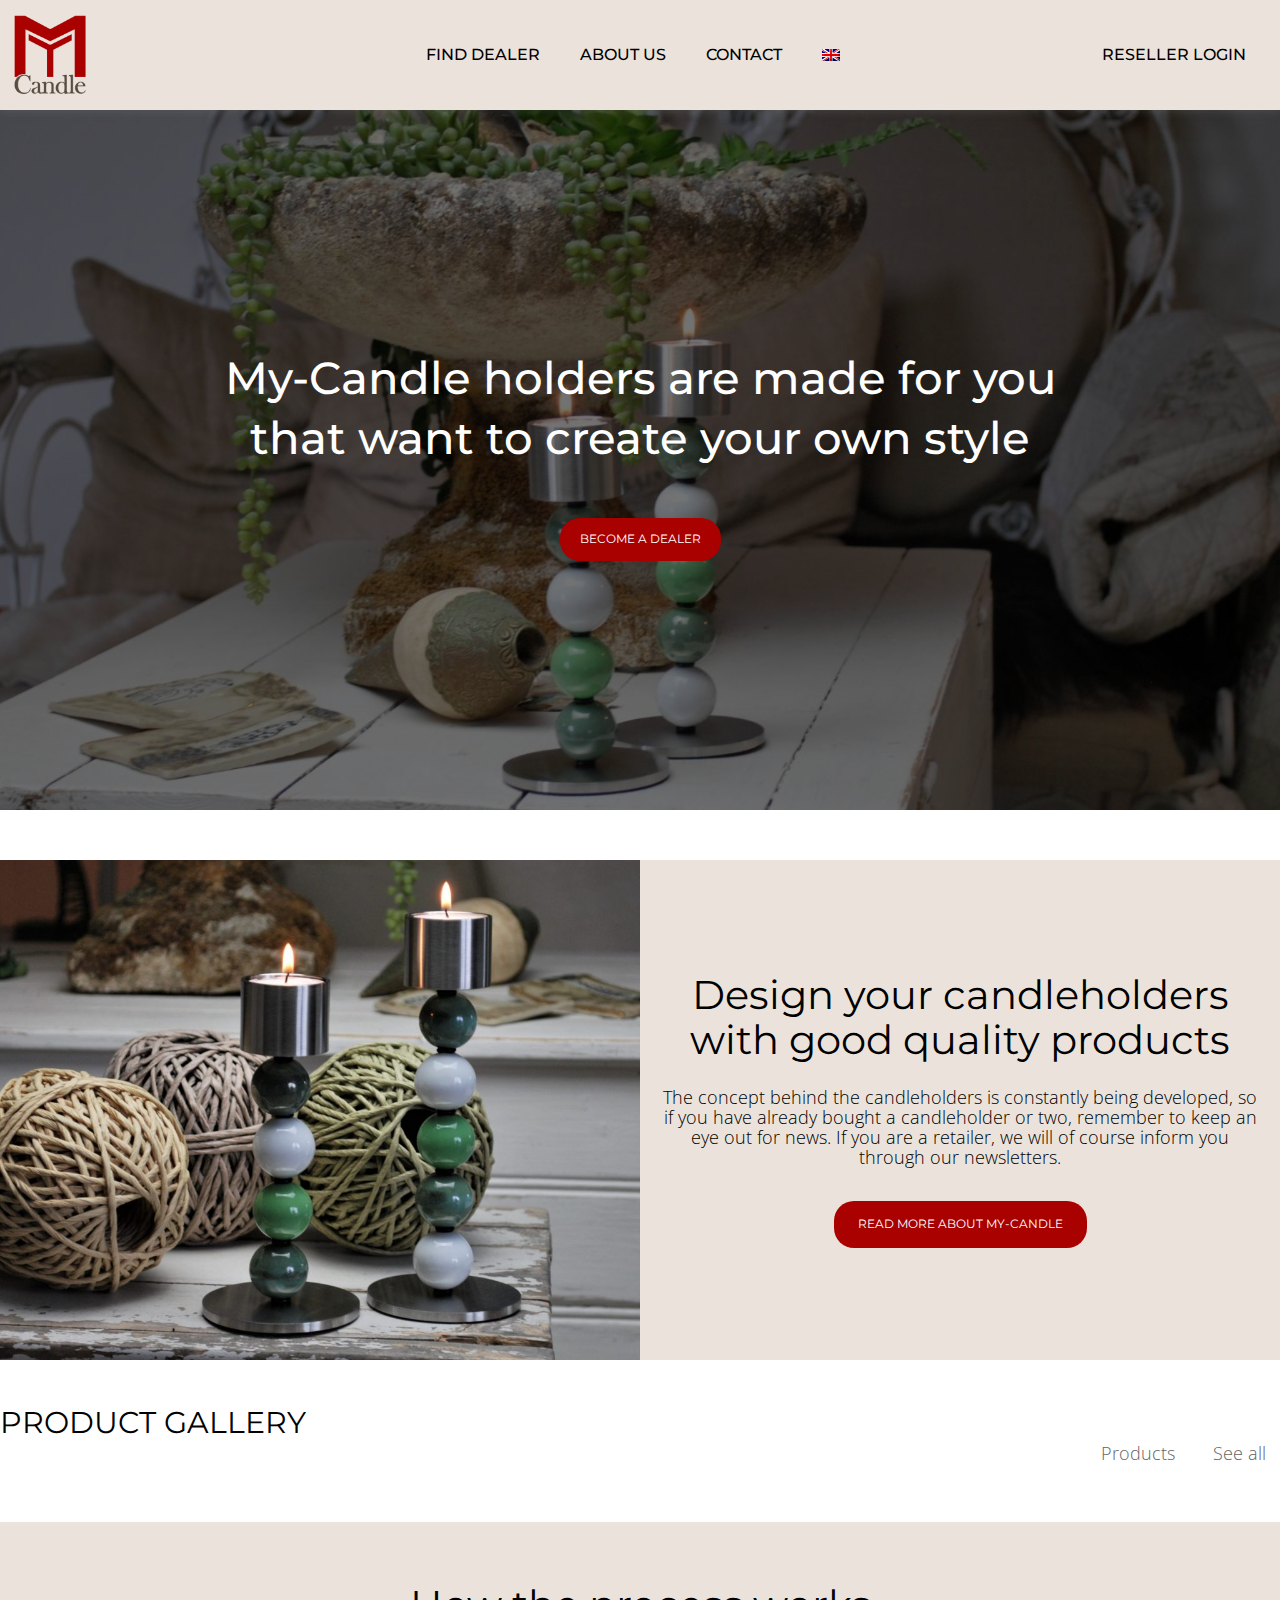
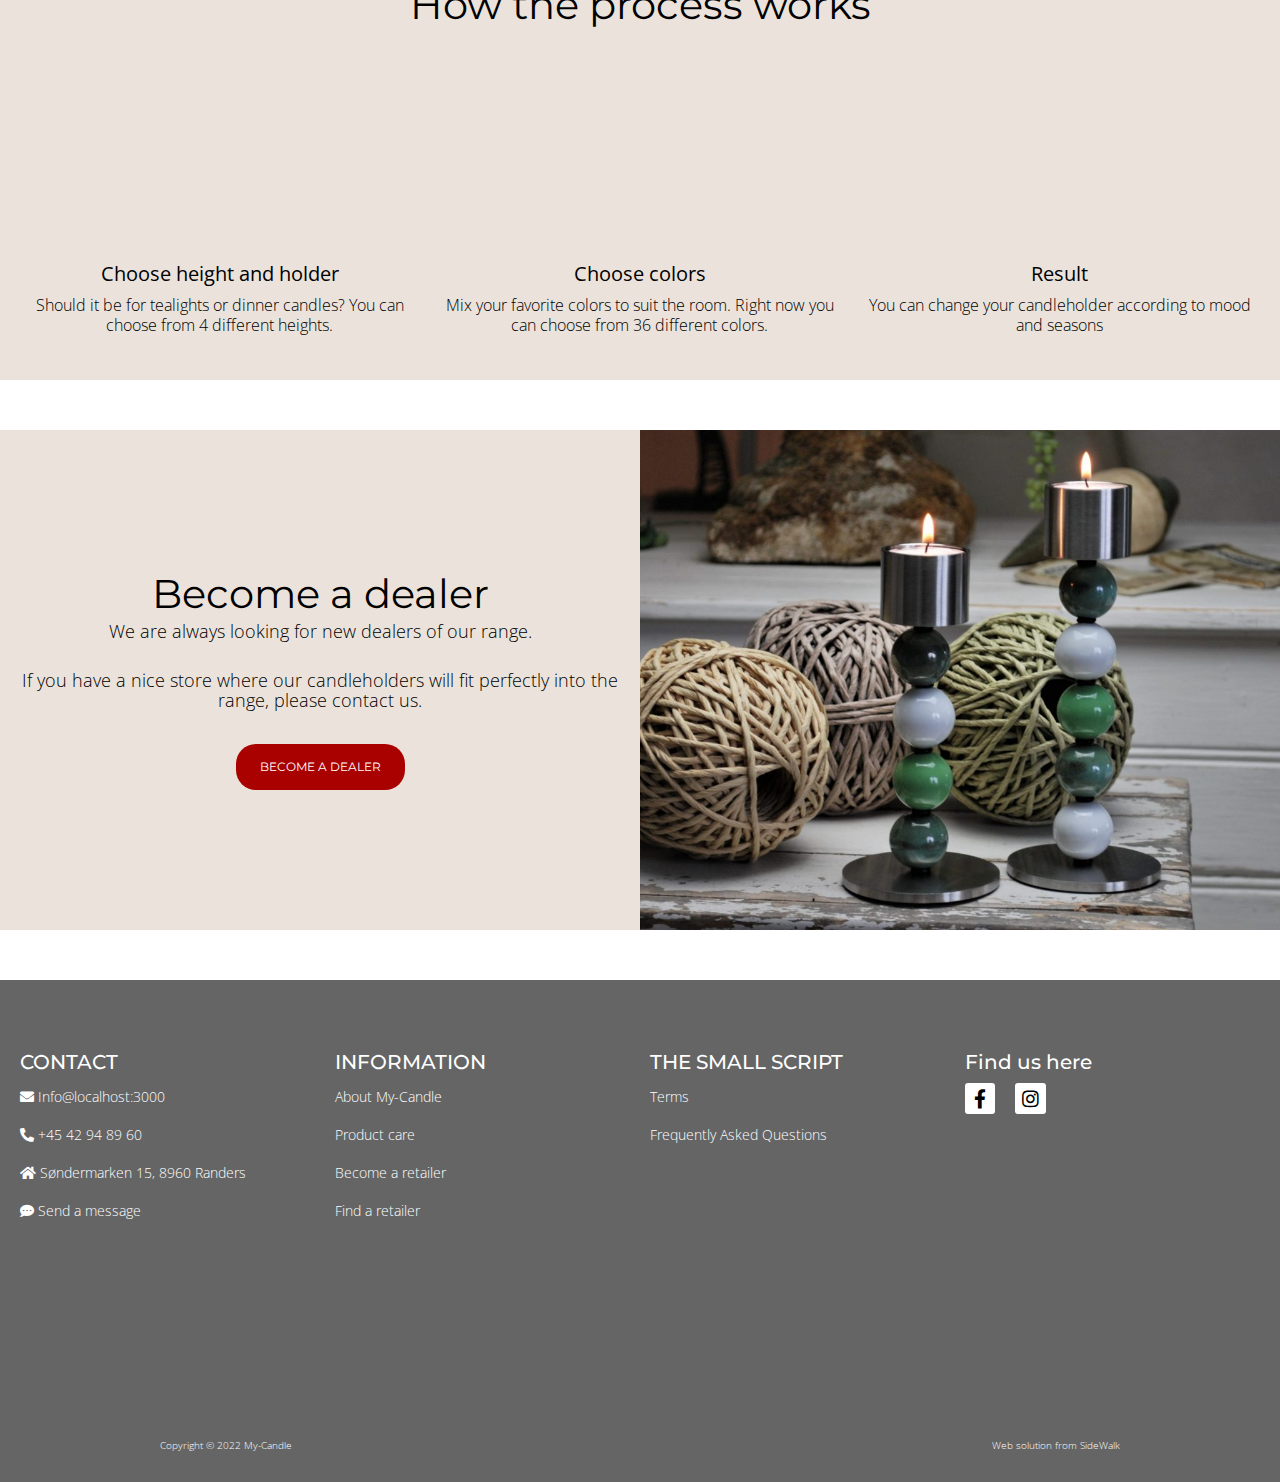
==== commit 07be0740: "rename ten" ====
--- a/index.html
+++ b/index.html
@@ -27,10 +27,10 @@
 		data-cbid="807d5608-5ad8-4847-acda-6915184472f9"
 						data-culture="DA"
 				async	></script>
-<link rel="alternate" hreflang="da" href="http://localhost:3000" />
-<link rel="alternate" hreflang="en" href="http://localhost:3000/" />
-<link rel="alternate" hreflang="no" href="http://localhost:3000/no/" />
-<link rel="alternate" hreflang="x-default" href="http://localhost:3000" />
+<link rel="alternate" hreflang="da" href="https://sourcegamecasino.github.io/bluedragon" />
+<link rel="alternate" hreflang="en" href="https://sourcegamecasino.github.io/bluedragon/" />
+<link rel="alternate" hreflang="no" href="https://sourcegamecasino.github.io/bluedragon/no/" />
+<link rel="alternate" hreflang="x-default" href="https://sourcegamecasino.github.io/bluedragon" />
 
 <!-- Google Tag Manager for WordPress by gtm4wp.com -->
 <script data-cfasync="false" data-pagespeed-no-defer>
@@ -52,12 +52,12 @@
 <title>Front page - My-Candle</title><link rel="preload" as="style" href="https://fonts.googleapis.com/css?family=Montserrat%3A100%2C100italic%2C200%2C200italic%2C300%2C300italic%2C400%2C400italic%2C500%2C500italic%2C600%2C600italic%2C700%2C700italic%2C800%2C800italic%2C900%2C900italic%7CRoboto%20Slab%3A100%2C100italic%2C200%2C200italic%2C300%2C300italic%2C400%2C400italic%2C500%2C500italic%2C600%2C600italic%2C700%2C700italic%2C800%2C800italic%2C900%2C900italic%7COpen%20Sans%3A100%2C100italic%2C200%2C200italic%2C300%2C300italic%2C400%2C400italic%2C500%2C500italic%2C600%2C600italic%2C700%2C700italic%2C800%2C800italic%2C900%2C900italic&#038;display=swap" /><link rel="stylesheet" href="https://fonts.googleapis.com/css?family=Montserrat%3A100%2C100italic%2C200%2C200italic%2C300%2C300italic%2C400%2C400italic%2C500%2C500italic%2C600%2C600italic%2C700%2C700italic%2C800%2C800italic%2C900%2C900italic%7CRoboto%20Slab%3A100%2C100italic%2C200%2C200italic%2C300%2C300italic%2C400%2C400italic%2C500%2C500italic%2C600%2C600italic%2C700%2C700italic%2C800%2C800italic%2C900%2C900italic%7COpen%20Sans%3A100%2C100italic%2C200%2C200italic%2C300%2C300italic%2C400%2C400italic%2C500%2C500italic%2C600%2C600italic%2C700%2C700italic%2C800%2C800italic%2C900%2C900italic&#038;display=swap" media="print" onload="this.media='all'" /><noscript><link rel="stylesheet" href="https://fonts.googleapis.com/css?family=Montserrat%3A100%2C100italic%2C200%2C200italic%2C300%2C300italic%2C400%2C400italic%2C500%2C500italic%2C600%2C600italic%2C700%2C700italic%2C800%2C800italic%2C900%2C900italic%7CRoboto%20Slab%3A100%2C100italic%2C200%2C200italic%2C300%2C300italic%2C400%2C400italic%2C500%2C500italic%2C600%2C600italic%2C700%2C700italic%2C800%2C800italic%2C900%2C900italic%7COpen%20Sans%3A100%2C100italic%2C200%2C200italic%2C300%2C300italic%2C400%2C400italic%2C500%2C500italic%2C600%2C600italic%2C700%2C700italic%2C800%2C800italic%2C900%2C900italic&#038;display=swap" /></noscript>
 <meta name="description" content="The concept behind the candleholders is constantly being developed, so if you have already bought a candleholder or two, remember to keep an eye out for news."/>
 <meta name="robots" content="index, follow, max-snippet:-1, max-video-preview:-1, max-image-preview:large"/>
-<link rel="canonical" href="http://localhost:3000/" />
+<link rel="canonical" href="https://sourcegamecasino.github.io/bluedragon/" />
 <meta property="og:locale" content="en_US" />
 <meta property="og:type" content="website" />
 <meta property="og:title" content="Front page - My-Candle" />
 <meta property="og:description" content="The concept behind the candleholders is constantly being developed, so if you have already bought a candleholder or two, remember to keep an eye out for news." />
-<meta property="og:url" content="http://localhost:3000/" />
+<meta property="og:url" content="https://sourcegamecasino.github.io/bluedragon/" />
 <meta property="og:site_name" content="My-Candle" />
 <meta property="og:updated_time" content="2023-01-02T13:47:36+01:00" />
 <meta property="article:published_time" content="2022-10-13T06:48:31+02:00" />
@@ -69,12 +69,12 @@
 <meta name="twitter:data1" content="Susan" />
 <meta name="twitter:label2" content="Time to read" />
 <meta name="twitter:data2" content="Less than a minute" />
-<script type="application/ld+json" class="rank-math-schema">{"@context":"https://schema.org","@graph":[{"@type":"Organization","@id":"http://localhost:3000/#organization/","name":"My-Candle","logo":{"@type":"ImageObject","@id":"http://localhost:3000/#logo/","url":"http://localhost:3000/wp-content/uploads/2022/10/my-candle-temp-logo-150x150.png","contentUrl":"http://localhost:3000/wp-content/uploads/2022/10/my-candle-temp-logo-150x150.png","caption":"My-Candle","inLanguage":"en-US"}},{"@type":"WebSite","@id":"http://localhost:3000/#website/","url":"http://localhost:3000/","name":"My-Candle","publisher":{"@id":"http://localhost:3000/#organization/"},"inLanguage":"en-US","potentialAction":{"@type":"SearchAction","target":"http://localhost:3000/?s={search_term_string}","query-input":"required name=search_term_string"}},{"@type":"ImageObject","@id":"http://localhost:3000/wp-content/uploads/2022/10/groen-hvid-glas-1-scaled-1-1024x1024.jpg","url":"http://localhost:3000/wp-content/uploads/2022/10/groen-hvid-glas-1-scaled-1-1024x1024.jpg","width":"200","height":"200","inLanguage":"en-US"},{"@type":"WebPage","@id":"http://localhost:3000/#webpage","url":"http://localhost:3000/","name":"Front page - My-Candle","datePublished":"2022-10-13T06:48:31+02:00","dateModified":"2023-01-02T13:47:36+01:00","about":{"@id":"http://localhost:3000/#organization/"},"isPartOf":{"@id":"http://localhost:3000/#website/"},"primaryImageOfPage":{"@id":"http://localhost:3000/wp-content/uploads/2022/10/groen-hvid-glas-1-scaled-1-1024x1024.jpg"},"inLanguage":"en-US"},{"@type":"Person","@id":"http://localhost:3000/author/susan/","name":"Susan","url":"http://localhost:3000/author/susan/","image":{"@type":"ImageObject","@id":"https://secure.gravatar.com/avatar/8b2ee128e2d78219de5ddab8fc4fe152?s=96&amp;d=mm&amp;r=g","url":"https://secure.gravatar.com/avatar/8b2ee128e2d78219de5ddab8fc4fe152?s=96&amp;d=mm&amp;r=g","caption":"Susan","inLanguage":"en-US"},"sameAs":["http://localhost:3000"],"worksFor":{"@id":"http://localhost:3000/#organization/"}},{"@type":"Article","headline":"Front page - My-Candle","datePublished":"2022-10-13T06:48:31+02:00","dateModified":"2023-01-02T13:47:36+01:00","author":{"@id":"http://localhost:3000/author/susan/","name":"Susan"},"publisher":{"@id":"http://localhost:3000/#organization/"},"description":"The concept behind the candleholders is constantly being developed, so if you have already bought a candleholder or two, remember to keep an eye out for news.","name":"Front page - My-Candle","@id":"http://localhost:3000/#richSnippet","isPartOf":{"@id":"http://localhost:3000/#webpage"},"image":{"@id":"http://localhost:3000/wp-content/uploads/2022/10/groen-hvid-glas-1-scaled-1-1024x1024.jpg"},"inLanguage":"en-US","mainEntityOfPage":{"@id":"http://localhost:3000/#webpage"}}]}</script>
+<script type="application/ld+json" class="rank-math-schema">{"@context":"https://schema.org","@graph":[{"@type":"Organization","@id":"https://sourcegamecasino.github.io/bluedragon/#organization/","name":"My-Candle","logo":{"@type":"ImageObject","@id":"https://sourcegamecasino.github.io/bluedragon/#logo/","url":"https://sourcegamecasino.github.io/bluedragon/wp-content/uploads/2022/10/my-candle-temp-logo-150x150.png","contentUrl":"https://sourcegamecasino.github.io/bluedragon/wp-content/uploads/2022/10/my-candle-temp-logo-150x150.png","caption":"My-Candle","inLanguage":"en-US"}},{"@type":"WebSite","@id":"https://sourcegamecasino.github.io/bluedragon/#website/","url":"https://sourcegamecasino.github.io/bluedragon/","name":"My-Candle","publisher":{"@id":"https://sourcegamecasino.github.io/bluedragon/#organization/"},"inLanguage":"en-US","potentialAction":{"@type":"SearchAction","target":"https://sourcegamecasino.github.io/bluedragon/?s={search_term_string}","query-input":"required name=search_term_string"}},{"@type":"ImageObject","@id":"https://sourcegamecasino.github.io/bluedragon/wp-content/uploads/2022/10/groen-hvid-glas-1-scaled-1-1024x1024.jpg","url":"https://sourcegamecasino.github.io/bluedragon/wp-content/uploads/2022/10/groen-hvid-glas-1-scaled-1-1024x1024.jpg","width":"200","height":"200","inLanguage":"en-US"},{"@type":"WebPage","@id":"https://sourcegamecasino.github.io/bluedragon/#webpage","url":"https://sourcegamecasino.github.io/bluedragon/","name":"Front page - My-Candle","datePublished":"2022-10-13T06:48:31+02:00","dateModified":"2023-01-02T13:47:36+01:00","about":{"@id":"https://sourcegamecasino.github.io/bluedragon/#organization/"},"isPartOf":{"@id":"https://sourcegamecasino.github.io/bluedragon/#website/"},"primaryImageOfPage":{"@id":"https://sourcegamecasino.github.io/bluedragon/wp-content/uploads/2022/10/groen-hvid-glas-1-scaled-1-1024x1024.jpg"},"inLanguage":"en-US"},{"@type":"Person","@id":"https://sourcegamecasino.github.io/bluedragon/author/susan/","name":"Susan","url":"https://sourcegamecasino.github.io/bluedragon/author/susan/","image":{"@type":"ImageObject","@id":"https://secure.gravatar.com/avatar/8b2ee128e2d78219de5ddab8fc4fe152?s=96&amp;d=mm&amp;r=g","url":"https://secure.gravatar.com/avatar/8b2ee128e2d78219de5ddab8fc4fe152?s=96&amp;d=mm&amp;r=g","caption":"Susan","inLanguage":"en-US"},"sameAs":["https://sourcegamecasino.github.io/bluedragon"],"worksFor":{"@id":"https://sourcegamecasino.github.io/bluedragon/#organization/"}},{"@type":"Article","headline":"Front page - My-Candle","datePublished":"2022-10-13T06:48:31+02:00","dateModified":"2023-01-02T13:47:36+01:00","author":{"@id":"https://sourcegamecasino.github.io/bluedragon/author/susan/","name":"Susan"},"publisher":{"@id":"https://sourcegamecasino.github.io/bluedragon/#organization/"},"description":"The concept behind the candleholders is constantly being developed, so if you have already bought a candleholder or two, remember to keep an eye out for news.","name":"Front page - My-Candle","@id":"https://sourcegamecasino.github.io/bluedragon/#richSnippet","isPartOf":{"@id":"https://sourcegamecasino.github.io/bluedragon/#webpage"},"image":{"@id":"https://sourcegamecasino.github.io/bluedragon/wp-content/uploads/2022/10/groen-hvid-glas-1-scaled-1-1024x1024.jpg"},"inLanguage":"en-US","mainEntityOfPage":{"@id":"https://sourcegamecasino.github.io/bluedragon/#webpage"}}]}</script>
 <!-- /Rank Math WordPress SEO plugin -->
 
 <link href='https://fonts.gstatic.com' crossorigin rel='preconnect' />
-<link rel="alternate" type="application/rss+xml" title="My-Candle &raquo; Feed" href="http://localhost:3000/feed/" />
-<link rel="alternate" type="application/rss+xml" title="My-Candle &raquo; Comments Feed" href="http://localhost:3000/comments/feed/" />
+<link rel="alternate" type="application/rss+xml" title="My-Candle &raquo; Feed" href="https://sourcegamecasino.github.io/bluedragon/feed/" />
+<link rel="alternate" type="application/rss+xml" title="My-Candle &raquo; Comments Feed" href="https://sourcegamecasino.github.io/bluedragon/comments/feed/" />
 <style>
 img.wp-smiley,
 img.emoji {
@@ -89,22 +89,22 @@
 	padding: 0 !important;
 }
 </style>
-	<link rel='stylesheet' id='astra-theme-css-css' href='http://localhost:3000/wp-content/themes/astra/assets/css/minified/main.min.css?ver=3.9.4' media='all' />
+	<link rel='stylesheet' id='astra-theme-css-css' href='https://sourcegamecasino.github.io/bluedragon/wp-content/themes/astra/assets/css/minified/main.min.css?ver=3.9.4' media='all' />
 <style id='astra-theme-css-inline-css'>
 :root{--ast-container-default-xlg-padding:3em;--ast-container-default-lg-padding:3em;--ast-container-default-slg-padding:2em;--ast-container-default-md-padding:3em;--ast-container-default-sm-padding:3em;--ast-container-default-xs-padding:2.4em;--ast-container-default-xxs-padding:1.8em;}html{font-size:93.75%;}a{color:var(--ast-global-color-0);}a:hover,a:focus{color:var(--ast-global-color-1);}body,button,input,select,textarea,.ast-button,.ast-custom-button{font-family:-apple-system,BlinkMacSystemFont,Segoe UI,Roboto,Oxygen-Sans,Ubuntu,Cantarell,Helvetica Neue,sans-serif;font-weight:inherit;font-size:15px;font-size:1rem;}blockquote{color:var(--ast-global-color-3);}.site-title{font-size:35px;font-size:2.3333333333333rem;display:block;}.ast-archive-description .ast-archive-title{font-size:40px;font-size:2.6666666666667rem;}.site-header .site-description{font-size:15px;font-size:1rem;display:none;}.entry-title{font-size:30px;font-size:2rem;}h1,.entry-content h1{font-size:40px;font-size:2.6666666666667rem;}h2,.entry-content h2{font-size:30px;font-size:2rem;}h3,.entry-content h3{font-size:25px;font-size:1.6666666666667rem;}h4,.entry-content h4{font-size:20px;font-size:1.3333333333333rem;}h5,.entry-content h5{font-size:18px;font-size:1.2rem;}h6,.entry-content h6{font-size:15px;font-size:1rem;}.ast-single-post .entry-title,.page-title{font-size:30px;font-size:2rem;}::selection{background-color:var(--ast-global-color-0);color:#ffffff;}body,h1,.entry-title a,.entry-content h1,h2,.entry-content h2,h3,.entry-content h3,h4,.entry-content h4,h5,.entry-content h5,h6,.entry-content h6{color:var(--ast-global-color-3);}.tagcloud a:hover,.tagcloud a:focus,.tagcloud a.current-item{color:#ffffff;border-color:var(--ast-global-color-0);background-color:var(--ast-global-color-0);}input:focus,input[type="text"]:focus,input[type="email"]:focus,input[type="url"]:focus,input[type="password"]:focus,input[type="reset"]:focus,input[type="search"]:focus,textarea:focus{border-color:var(--ast-global-color-0);}input[type="radio"]:checked,input[type=reset],input[type="checkbox"]:checked,input[type="checkbox"]:hover:checked,input[type="checkbox"]:focus:checked,input[type=range]::-webkit-slider-thumb{border-color:var(--ast-global-color-0);background-color:var(--ast-global-color-0);box-shadow:none;}.site-footer a:hover + .post-count,.site-footer a:focus + .post-count{background:var(--ast-global-color-0);border-color:var(--ast-global-color-0);}.single .nav-links .nav-previous,.single .nav-links .nav-next{color:var(--ast-global-color-0);}.entry-meta,.entry-meta *{line-height:1.45;color:var(--ast-global-color-0);}.entry-meta a:hover,.entry-meta a:hover *,.entry-meta a:focus,.entry-meta a:focus *,.page-links > .page-link,.page-links .page-link:hover,.post-navigation a:hover{color:var(--ast-global-color-1);}#cat option,.secondary .calendar_wrap thead a,.secondary .calendar_wrap thead a:visited{color:var(--ast-global-color-0);}.secondary .calendar_wrap #today,.ast-progress-val span{background:var(--ast-global-color-0);}.secondary a:hover + .post-count,.secondary a:focus + .post-count{background:var(--ast-global-color-0);border-color:var(--ast-global-color-0);}.calendar_wrap #today > a{color:#ffffff;}.page-links .page-link,.single .post-navigation a{color:var(--ast-global-color-0);}.ast-archive-title{color:var(--ast-global-color-2);}.widget-title{font-size:21px;font-size:1.4rem;color:var(--ast-global-color-2);}.single .ast-author-details .author-title{color:var(--ast-global-color-1);}.ast-single-post .entry-content a,.ast-comment-content a:not(.ast-comment-edit-reply-wrap a){text-decoration:underline;}.ast-single-post .wp-block-button .wp-block-button__link,.ast-single-post .elementor-button-wrapper .elementor-button,.ast-single-post .entry-content .uagb-tab a,.ast-single-post .entry-content .uagb-ifb-cta a,.ast-single-post .entry-content .wp-block-uagb-buttons a,.ast-single-post .entry-content .uabb-module-content a,.ast-single-post .entry-content .uagb-post-grid a,.ast-single-post .entry-content .uagb-timeline a,.ast-single-post .entry-content .uagb-toc__wrap a,.ast-single-post .entry-content .uagb-taxomony-box a,.ast-single-post .entry-content .woocommerce a,.entry-content .wp-block-latest-posts > li > a{text-decoration:none;}.ast-logo-title-inline .site-logo-img{padding-right:1em;}.site-logo-img img{ transition:all 0.2s linear;}.ast-page-builder-template .hentry {margin: 0;}.ast-page-builder-template .site-content > .ast-container {max-width: 100%;padding: 0;}.ast-page-builder-template .site-content #primary {padding: 0;margin: 0;}.ast-page-builder-template .no-results {text-align: center;margin: 4em auto;}.ast-page-builder-template .ast-pagination {padding: 2em;}.ast-page-builder-template .entry-header.ast-no-title.ast-no-thumbnail {margin-top: 0;}.ast-page-builder-template .entry-header.ast-header-without-markup {margin-top: 0;margin-bottom: 0;}.ast-page-builder-template .entry-header.ast-no-title.ast-no-meta {margin-bottom: 0;}.ast-page-builder-template.single .post-navigation {padding-bottom: 2em;}.ast-page-builder-template.single-post .site-content > .ast-container {max-width: 100%;}.ast-page-builder-template .entry-header {margin-top: 2em;margin-left: auto;margin-right: auto;}.ast-page-builder-template .ast-archive-description {margin: 2em auto 0;padding-left: 20px;padding-right: 20px;}.ast-page-builder-template .ast-row {margin-left: 0;margin-right: 0;}.single.ast-page-builder-template .entry-header + .entry-content {margin-bottom: 2em;}@media(min-width: 921px) {.ast-page-builder-template.archive.ast-right-sidebar .ast-row article,.ast-page-builder-template.archive.ast-left-sidebar .ast-row article {padding-left: 0;padding-right: 0;}}@media (max-width:921px){#ast-desktop-header{display:none;}}@media (min-width:921px){#ast-mobile-header{display:none;}}.wp-block-buttons.aligncenter{justify-content:center;}@media (max-width:921px){.ast-theme-transparent-header #primary,.ast-theme-transparent-header #secondary{padding:0;}}@media (max-width:921px){.ast-plain-container.ast-no-sidebar #primary{padding:0;}}.ast-plain-container.ast-no-sidebar #primary{margin-top:0;margin-bottom:0;}@media (min-width:1200px){.ast-plain-container.ast-no-sidebar #primary{margin-top:60px;margin-bottom:60px;}}.wp-block-button.is-style-outline .wp-block-button__link{border-color:var(--ast-global-color-0);}.wp-block-button.is-style-outline > .wp-block-button__link:not(.has-text-color),.wp-block-button.wp-block-button__link.is-style-outline:not(.has-text-color){color:var(--ast-global-color-0);}.wp-block-button.is-style-outline .wp-block-button__link:hover,.wp-block-button.is-style-outline .wp-block-button__link:focus{color:#ffffff !important;background-color:var(--ast-global-color-1);border-color:var(--ast-global-color-1);}.post-page-numbers.current .page-link,.ast-pagination .page-numbers.current{color:#ffffff;border-color:var(--ast-global-color-0);background-color:var(--ast-global-color-0);border-radius:2px;}h1.widget-title{font-weight:inherit;}h2.widget-title{font-weight:inherit;}h3.widget-title{font-weight:inherit;}#page{display:flex;flex-direction:column;min-height:100vh;}.ast-404-layout-1 h1.page-title{color:var(--ast-global-color-2);}.single .post-navigation a{line-height:1em;height:inherit;}.error-404 .page-sub-title{font-size:1.5rem;font-weight:inherit;}.search .site-content .content-area .search-form{margin-bottom:0;}#page .site-content{flex-grow:1;}.widget{margin-bottom:3.5em;}#secondary li{line-height:1.5em;}#secondary .wp-block-group h2{margin-bottom:0.7em;}#secondary h2{font-size:1.7rem;}.ast-separate-container .ast-article-post,.ast-separate-container .ast-article-single,.ast-separate-container .ast-comment-list li.depth-1,.ast-separate-container .comment-respond{padding:3em;}.ast-separate-container .ast-comment-list li.depth-1,.hentry{margin-bottom:2em;}.ast-separate-container .ast-archive-description,.ast-separate-container .ast-author-box{background-color:var(--ast-global-color-5);border-bottom:1px solid var(--ast-border-color);}.ast-separate-container .comments-title{padding:2em 2em 0 2em;}.ast-page-builder-template .comment-form-textarea,.ast-comment-formwrap .ast-grid-common-col{padding:0;}.ast-comment-formwrap{padding:0 20px;display:inline-flex;column-gap:20px;}.archive.ast-page-builder-template .entry-header{margin-top:2em;}.ast-page-builder-template .ast-comment-formwrap{width:100%;}.entry-title{margin-bottom:0.5em;}.ast-archive-description .ast-archive-title{margin-bottom:10px;text-transform:capitalize;}.ast-archive-description p{font-size:inherit;font-weight:inherit;line-height:inherit;}@media (min-width:921px){.ast-left-sidebar.ast-page-builder-template #secondary,.archive.ast-right-sidebar.ast-page-builder-template .site-main{padding-left:20px;padding-right:20px;}}@media (max-width:544px){.ast-comment-formwrap.ast-row{column-gap:10px;}}@media (min-width:1201px){.ast-separate-container .ast-article-post,.ast-separate-container .ast-article-single,.ast-separate-container .ast-archive-description,.ast-separate-container .ast-author-box,.ast-separate-container .ast-404-layout-1,.ast-separate-container .no-results{padding:3em;}}@media (max-width:921px){.ast-separate-container #primary,.ast-separate-container #secondary{padding:1.5em 0;}#primary,#secondary{padding:1.5em 0;margin:0;}.ast-left-sidebar #content > .ast-container{display:flex;flex-direction:column-reverse;width:100%;}}@media (min-width:922px){.ast-separate-container.ast-right-sidebar #primary,.ast-separate-container.ast-left-sidebar #primary{border:0;}.search-no-results.ast-separate-container #primary{margin-bottom:4em;}}.wp-block-button .wp-block-button__link{color:#ffffff;}.wp-block-button .wp-block-button__link:hover,.wp-block-button .wp-block-button__link:focus{color:#ffffff;background-color:var(--ast-global-color-1);border-color:var(--ast-global-color-1);}.wp-block-button .wp-block-button__link,.wp-block-search .wp-block-search__button,body .wp-block-file .wp-block-file__button{border-color:var(--ast-global-color-0);background-color:var(--ast-global-color-0);color:#ffffff;font-family:inherit;font-weight:inherit;line-height:1;border-radius:2px;padding-top:15px;padding-right:30px;padding-bottom:15px;padding-left:30px;}@media (max-width:921px){.wp-block-button .wp-block-button__link,.wp-block-search .wp-block-search__button,body .wp-block-file .wp-block-file__button{padding-top:14px;padding-right:28px;padding-bottom:14px;padding-left:28px;}}@media (max-width:544px){.wp-block-button .wp-block-button__link,.wp-block-search .wp-block-search__button,body .wp-block-file .wp-block-file__button{padding-top:12px;padding-right:24px;padding-bottom:12px;padding-left:24px;}}.menu-toggle,button,.ast-button,.ast-custom-button,.button,input#submit,input[type="button"],input[type="submit"],input[type="reset"],form[CLASS*="wp-block-search__"].wp-block-search .wp-block-search__inside-wrapper .wp-block-search__button,body .wp-block-file .wp-block-file__button,.search .search-submit{border-style:solid;border-top-width:0;border-right-width:0;border-left-width:0;border-bottom-width:0;color:#ffffff;border-color:var(--ast-global-color-0);background-color:var(--ast-global-color-0);border-radius:2px;padding-top:15px;padding-right:30px;padding-bottom:15px;padding-left:30px;font-family:inherit;font-weight:inherit;line-height:1;}button:focus,.menu-toggle:hover,button:hover,.ast-button:hover,.ast-custom-button:hover .button:hover,.ast-custom-button:hover ,input[type=reset]:hover,input[type=reset]:focus,input#submit:hover,input#submit:focus,input[type="button"]:hover,input[type="button"]:focus,input[type="submit"]:hover,input[type="submit"]:focus,form[CLASS*="wp-block-search__"].wp-block-search .wp-block-search__inside-wrapper .wp-block-search__button:hover,form[CLASS*="wp-block-search__"].wp-block-search .wp-block-search__inside-wrapper .wp-block-search__button:focus,body .wp-block-file .wp-block-file__button:hover,body .wp-block-file .wp-block-file__button:focus{color:#ffffff;background-color:var(--ast-global-color-1);border-color:var(--ast-global-color-1);}form[CLASS*="wp-block-search__"].wp-block-search .wp-block-search__inside-wrapper .wp-block-search__button.has-icon{padding-top:calc(15px - 3px);padding-right:calc(30px - 3px);padding-bottom:calc(15px - 3px);padding-left:calc(30px - 3px);}@media (min-width:544px){.ast-container{max-width:100%;}}@media (max-width:544px){.ast-separate-container .ast-article-post,.ast-separate-container .ast-article-single,.ast-separate-container .comments-title,.ast-separate-container .ast-archive-description{padding:1.5em 1em;}.ast-separate-container #content .ast-container{padding-left:0.54em;padding-right:0.54em;}.ast-separate-container .ast-comment-list li.depth-1{padding:1.5em 1em;margin-bottom:1.5em;}.ast-separate-container .ast-comment-list .bypostauthor{padding:.5em;}.ast-search-menu-icon.ast-dropdown-active .search-field{width:170px;}.menu-toggle,button,.ast-button,.button,input#submit,input[type="button"],input[type="submit"],input[type="reset"]{padding-top:12px;padding-right:24px;padding-bottom:12px;padding-left:24px;}}@media (max-width:921px){.menu-toggle,button,.ast-button,.button,input#submit,input[type="button"],input[type="submit"],input[type="reset"]{padding-top:14px;padding-right:28px;padding-bottom:14px;padding-left:28px;}.ast-mobile-header-stack .main-header-bar .ast-search-menu-icon{display:inline-block;}.ast-header-break-point.ast-header-custom-item-outside .ast-mobile-header-stack .main-header-bar .ast-search-icon{margin:0;}.ast-comment-avatar-wrap img{max-width:2.5em;}.ast-separate-container .ast-comment-list li.depth-1{padding:1.5em 2.14em;}.ast-separate-container .comment-respond{padding:2em 2.14em;}.ast-comment-meta{padding:0 1.8888em 1.3333em;}}@media (max-width:921px){.site-title{display:block;}.ast-archive-description .ast-archive-title{font-size:40px;}.site-header .site-description{display:none;}.entry-title{font-size:30px;}h1,.entry-content h1{font-size:30px;}h2,.entry-content h2{font-size:25px;}h3,.entry-content h3{font-size:20px;}.ast-single-post .entry-title,.page-title{font-size:30px;}}@media (max-width:544px){.site-title{display:block;}.ast-archive-description .ast-archive-title{font-size:40px;}.site-header .site-description{display:none;}.entry-title{font-size:30px;}h1,.entry-content h1{font-size:30px;}h2,.entry-content h2{font-size:25px;}h3,.entry-content h3{font-size:20px;}.ast-single-post .entry-title,.page-title{font-size:30px;}}@media (max-width:921px){html{font-size:85.5%;}}@media (max-width:544px){html{font-size:85.5%;}}@media (min-width:922px){.ast-container{max-width:1240px;}}@media (min-width:922px){.site-content .ast-container{display:flex;}}@media (max-width:921px){.site-content .ast-container{flex-direction:column;}}@media (min-width:922px){.main-header-menu .sub-menu .menu-item.ast-left-align-sub-menu:hover > .sub-menu,.main-header-menu .sub-menu .menu-item.ast-left-align-sub-menu.focus > .sub-menu{margin-left:-0px;}}blockquote,cite {font-style: initial;}.wp-block-file {display: flex;align-items: center;flex-wrap: wrap;justify-content: space-between;}.wp-block-pullquote {border: none;}.wp-block-pullquote blockquote::before {content: "\201D";font-family: "Helvetica",sans-serif;display: flex;transform: rotate( 180deg );font-size: 6rem;font-style: normal;line-height: 1;font-weight: bold;align-items: center;justify-content: center;}.has-text-align-right > blockquote::before {justify-content: flex-start;}.has-text-align-left > blockquote::before {justify-content: flex-end;}figure.wp-block-pullquote.is-style-solid-color blockquote {max-width: 100%;text-align: inherit;}html body {--wp--custom--ast-default-block-top-padding: 3em;--wp--custom--ast-default-block-right-padding: 3em;--wp--custom--ast-default-block-bottom-padding: 3em;--wp--custom--ast-default-block-left-padding: 3em;--wp--custom--ast-container-width: 1200px;--wp--custom--ast-content-width-size: 1200px;--wp--custom--ast-wide-width-size: calc(1200px + var(--wp--custom--ast-default-block-left-padding) + var(--wp--custom--ast-default-block-right-padding));}@media(max-width: 921px) {html body {--wp--custom--ast-default-block-top-padding: 3em;--wp--custom--ast-default-block-right-padding: 2em;--wp--custom--ast-default-block-bottom-padding: 3em;--wp--custom--ast-default-block-left-padding: 2em;}}@media(max-width: 544px) {html body {--wp--custom--ast-default-block-top-padding: 3em;--wp--custom--ast-default-block-right-padding: 1.5em;--wp--custom--ast-default-block-bottom-padding: 3em;--wp--custom--ast-default-block-left-padding: 1.5em;}}.entry-content > .wp-block-group,.entry-content > .wp-block-cover,.entry-content > .wp-block-columns {padding-top: var(--wp--custom--ast-default-block-top-padding);padding-right: var(--wp--custom--ast-default-block-right-padding);padding-bottom: var(--wp--custom--ast-default-block-bottom-padding);padding-left: var(--wp--custom--ast-default-block-left-padding);}.ast-plain-container.ast-no-sidebar .entry-content > .alignfull,.ast-page-builder-template .ast-no-sidebar .entry-content > .alignfull {margin-left: calc( -50vw + 50%);margin-right: calc( -50vw + 50%);max-width: 100vw;width: 100vw;}.ast-plain-container.ast-no-sidebar .entry-content .alignfull .alignfull,.ast-page-builder-template.ast-no-sidebar .entry-content .alignfull .alignfull,.ast-plain-container.ast-no-sidebar .entry-content .alignfull .alignwide,.ast-page-builder-template.ast-no-sidebar .entry-content .alignfull .alignwide,.ast-plain-container.ast-no-sidebar .entry-content .alignwide .alignfull,.ast-page-builder-template.ast-no-sidebar .entry-content .alignwide .alignfull,.ast-plain-container.ast-no-sidebar .entry-content .alignwide .alignwide,.ast-page-builder-template.ast-no-sidebar .entry-content .alignwide .alignwide,.ast-plain-container.ast-no-sidebar .entry-content .wp-block-column .alignfull,.ast-page-builder-template.ast-no-sidebar .entry-content .wp-block-column .alignfull,.ast-plain-container.ast-no-sidebar .entry-content .wp-block-column .alignwide,.ast-page-builder-template.ast-no-sidebar .entry-content .wp-block-column .alignwide {margin-left: auto;margin-right: auto;width: 100%;}[ast-blocks-layout] .wp-block-separator:not(.is-style-dots) {height: 0;}[ast-blocks-layout] .wp-block-separator {margin: 20px auto;}[ast-blocks-layout] .wp-block-separator:not(.is-style-wide):not(.is-style-dots) {max-width: 100px;}[ast-blocks-layout] .wp-block-separator.has-background {padding: 0;}.entry-content[ast-blocks-layout] > * {max-width: var(--wp--custom--ast-content-width-size);margin-left: auto;margin-right: auto;}.entry-content[ast-blocks-layout] > .alignwide {max-width: var(--wp--custom--ast-wide-width-size);}.entry-content[ast-blocks-layout] .alignfull {max-width: none;}.entry-content .wp-block-columns {margin-bottom: 0;}blockquote {margin: 1.5em;border: none;}.wp-block-quote:not(.has-text-align-right):not(.has-text-align-center) {border-left: 5px solid rgba(0,0,0,0.05);}.has-text-align-right > blockquote,blockquote.has-text-align-right {border-right: 5px solid rgba(0,0,0,0.05);}.has-text-align-left > blockquote,blockquote.has-text-align-left {border-left: 5px solid rgba(0,0,0,0.05);}.wp-block-site-tagline,.wp-block-latest-posts .read-more {margin-top: 15px;}.wp-block-loginout p label {display: block;}.wp-block-loginout p:not(.login-remember):not(.login-submit) input {width: 100%;}.wp-block-loginout input:focus {border-color: transparent;}.wp-block-loginout input:focus {outline: thin dotted;}.entry-content .wp-block-media-text .wp-block-media-text__content {padding: 0 0 0 8%;}.entry-content .wp-block-media-text.has-media-on-the-right .wp-block-media-text__content {padding: 0 8% 0 0;}.entry-content .wp-block-media-text.has-background .wp-block-media-text__content {padding: 8%;}.entry-content .wp-block-cover:not([class*="background-color"]) .wp-block-cover__inner-container,.entry-content .wp-block-cover:not([class*="background-color"]) .wp-block-cover-image-text,.entry-content .wp-block-cover:not([class*="background-color"]) .wp-block-cover-text,.entry-content .wp-block-cover-image:not([class*="background-color"]) .wp-block-cover__inner-container,.entry-content .wp-block-cover-image:not([class*="background-color"]) .wp-block-cover-image-text,.entry-content .wp-block-cover-image:not([class*="background-color"]) .wp-block-cover-text {color: var(--ast-global-color-5);}.wp-block-loginout .login-remember input {width: 1.1rem;height: 1.1rem;margin: 0 5px 4px 0;vertical-align: middle;}.wp-block-latest-posts > li > *:first-child,.wp-block-latest-posts:not(.is-grid) > li:first-child {margin-top: 0;}.wp-block-search__inside-wrapper .wp-block-search__input {padding: 0 10px;color: var(--ast-global-color-3);background: var(--ast-global-color-5);border-color: var(--ast-border-color);}.wp-block-latest-posts .read-more {margin-bottom: 1.5em;}.wp-block-search__no-button .wp-block-search__inside-wrapper .wp-block-search__input {padding-top: 5px;padding-bottom: 5px;}.wp-block-latest-posts .wp-block-latest-posts__post-date,.wp-block-latest-posts .wp-block-latest-posts__post-author {font-size: 1rem;}.wp-block-latest-posts > li > *,.wp-block-latest-posts:not(.is-grid) > li {margin-top: 12px;margin-bottom: 12px;}.ast-page-builder-template .entry-content[ast-blocks-layout] > *,.ast-page-builder-template .entry-content[ast-blocks-layout] > .alignfull > * {max-width: none;}.ast-page-builder-template .entry-content[ast-blocks-layout] > .alignwide > * {max-width: var(--wp--custom--ast-wide-width-size);}.ast-page-builder-template .entry-content[ast-blocks-layout] > .inherit-container-width > *,.ast-page-builder-template .entry-content[ast-blocks-layout] > * > *,.entry-content[ast-blocks-layout] > .wp-block-cover .wp-block-cover__inner-container {max-width: var(--wp--custom--ast-content-width-size);margin-left: auto;margin-right: auto;}.entry-content[ast-blocks-layout] .wp-block-cover:not(.alignleft):not(.alignright) {width: auto;}@media(max-width: 1200px) {.ast-separate-container .entry-content > .alignfull,.ast-separate-container .entry-content[ast-blocks-layout] > .alignwide,.ast-plain-container .entry-content[ast-blocks-layout] > .alignwide,.ast-plain-container .entry-content .alignfull {margin-left: calc(-1 * min(var(--ast-container-default-xlg-padding),20px)) ;margin-right: calc(-1 * min(var(--ast-container-default-xlg-padding),20px));}}@media(min-width: 1201px) {.ast-separate-container .entry-content > .alignfull {margin-left: calc(-1 * var(--ast-container-default-xlg-padding) );margin-right: calc(-1 * var(--ast-container-default-xlg-padding) );}.ast-separate-container .entry-content[ast-blocks-layout] > .alignwide,.ast-plain-container .entry-content[ast-blocks-layout] > .alignwide {margin-left: calc(-1 * var(--wp--custom--ast-default-block-left-padding) );margin-right: calc(-1 * var(--wp--custom--ast-default-block-right-padding) );}}@media(min-width: 921px) {.ast-separate-container .entry-content .wp-block-group.alignwide:not(.inherit-container-width) > :where(:not(.alignleft):not(.alignright)),.ast-plain-container .entry-content .wp-block-group.alignwide:not(.inherit-container-width) > :where(:not(.alignleft):not(.alignright)) {max-width: calc( var(--wp--custom--ast-content-width-size) + 80px );}.ast-plain-container.ast-right-sidebar .entry-content[ast-blocks-layout] .alignfull,.ast-plain-container.ast-left-sidebar .entry-content[ast-blocks-layout] .alignfull {margin-left: -60px;margin-right: -60px;}}@media(min-width: 544px) {.entry-content > .alignleft {margin-right: 20px;}.entry-content > .alignright {margin-left: 20px;}}@media (max-width:544px){.wp-block-columns .wp-block-column:not(:last-child){margin-bottom:20px;}.wp-block-latest-posts{margin:0;}}@media( max-width: 600px ) {.entry-content .wp-block-media-text .wp-block-media-text__content,.entry-content .wp-block-media-text.has-media-on-the-right .wp-block-media-text__content {padding: 8% 0 0;}.entry-content .wp-block-media-text.has-background .wp-block-media-text__content {padding: 8%;}}:root .has-ast-global-color-0-color{color:var(--ast-global-color-0);}:root .has-ast-global-color-0-background-color{background-color:var(--ast-global-color-0);}:root .wp-block-button .has-ast-global-color-0-color{color:var(--ast-global-color-0);}:root .wp-block-button .has-ast-global-color-0-background-color{background-color:var(--ast-global-color-0);}:root .has-ast-global-color-1-color{color:var(--ast-global-color-1);}:root .has-ast-global-color-1-background-color{background-color:var(--ast-global-color-1);}:root .wp-block-button .has-ast-global-color-1-color{color:var(--ast-global-color-1);}:root .wp-block-button .has-ast-global-color-1-background-color{background-color:var(--ast-global-color-1);}:root .has-ast-global-color-2-color{color:var(--ast-global-color-2);}:root .has-ast-global-color-2-background-color{background-color:var(--ast-global-color-2);}:root .wp-block-button .has-ast-global-color-2-color{color:var(--ast-global-color-2);}:root .wp-block-button .has-ast-global-color-2-background-color{background-color:var(--ast-global-color-2);}:root .has-ast-global-color-3-color{color:var(--ast-global-color-3);}:root .has-ast-global-color-3-background-color{background-color:var(--ast-global-color-3);}:root .wp-block-button .has-ast-global-color-3-color{color:var(--ast-global-color-3);}:root .wp-block-button .has-ast-global-color-3-background-color{background-color:var(--ast-global-color-3);}:root .has-ast-global-color-4-color{color:var(--ast-global-color-4);}:root .has-ast-global-color-4-background-color{background-color:var(--ast-global-color-4);}:root .wp-block-button .has-ast-global-color-4-color{color:var(--ast-global-color-4);}:root .wp-block-button .has-ast-global-color-4-background-color{background-color:var(--ast-global-color-4);}:root .has-ast-global-color-5-color{color:var(--ast-global-color-5);}:root .has-ast-global-color-5-background-color{background-color:var(--ast-global-color-5);}:root .wp-block-button .has-ast-global-color-5-color{color:var(--ast-global-color-5);}:root .wp-block-button .has-ast-global-color-5-background-color{background-color:var(--ast-global-color-5);}:root .has-ast-global-color-6-color{color:var(--ast-global-color-6);}:root .has-ast-global-color-6-background-color{background-color:var(--ast-global-color-6);}:root .wp-block-button .has-ast-global-color-6-color{color:var(--ast-global-color-6);}:root .wp-block-button .has-ast-global-color-6-background-color{background-color:var(--ast-global-color-6);}:root .has-ast-global-color-7-color{color:var(--ast-global-color-7);}:root .has-ast-global-color-7-background-color{background-color:var(--ast-global-color-7);}:root .wp-block-button .has-ast-global-color-7-color{color:var(--ast-global-color-7);}:root .wp-block-button .has-ast-global-color-7-background-color{background-color:var(--ast-global-color-7);}:root .has-ast-global-color-8-color{color:var(--ast-global-color-8);}:root .has-ast-global-color-8-background-color{background-color:var(--ast-global-color-8);}:root .wp-block-button .has-ast-global-color-8-color{color:var(--ast-global-color-8);}:root .wp-block-button .has-ast-global-color-8-background-color{background-color:var(--ast-global-color-8);}:root{--ast-global-color-0:#a90000;--ast-global-color-1:#3a3a3a;--ast-global-color-2:#3a3a3a;--ast-global-color-3:#4B4F58;--ast-global-color-4:#F5F5F5;--ast-global-color-5:#FFFFFF;--ast-global-color-6:#F2F5F7;--ast-global-color-7:#424242;--ast-global-color-8:#000000;}:root {--ast-border-color : rgba(66,66,66,0);}.ast-breadcrumbs .trail-browse,.ast-breadcrumbs .trail-items,.ast-breadcrumbs .trail-items li{display:inline-block;margin:0;padding:0;border:none;background:inherit;text-indent:0;}.ast-breadcrumbs .trail-browse{font-size:inherit;font-style:inherit;font-weight:inherit;color:inherit;}.ast-breadcrumbs .trail-items{list-style:none;}.trail-items li::after{padding:0 0.3em;content:"\00bb";}.trail-items li:last-of-type::after{display:none;}h1,.entry-content h1,h2,.entry-content h2,h3,.entry-content h3,h4,.entry-content h4,h5,.entry-content h5,h6,.entry-content h6{color:var(--ast-global-color-2);}.entry-title a{color:var(--ast-global-color-2);}@media (max-width:921px){.ast-builder-grid-row-container.ast-builder-grid-row-tablet-3-firstrow .ast-builder-grid-row > *:first-child,.ast-builder-grid-row-container.ast-builder-grid-row-tablet-3-lastrow .ast-builder-grid-row > *:last-child{grid-column:1 / -1;}}@media (max-width:544px){.ast-builder-grid-row-container.ast-builder-grid-row-mobile-3-firstrow .ast-builder-grid-row > *:first-child,.ast-builder-grid-row-container.ast-builder-grid-row-mobile-3-lastrow .ast-builder-grid-row > *:last-child{grid-column:1 / -1;}}.ast-builder-layout-element[data-section="title_tagline"]{display:flex;}@media (max-width:921px){.ast-header-break-point .ast-builder-layout-element[data-section="title_tagline"]{display:flex;}}@media (max-width:544px){.ast-header-break-point .ast-builder-layout-element[data-section="title_tagline"]{display:flex;}}.ast-builder-menu-1{font-family:inherit;font-weight:inherit;}.ast-builder-menu-1 .sub-menu,.ast-builder-menu-1 .inline-on-mobile .sub-menu{border-top-width:2px;border-bottom-width:0px;border-right-width:0px;border-left-width:0px;border-color:var(--ast-global-color-0);border-style:solid;border-radius:0px;}.ast-builder-menu-1 .main-header-menu > .menu-item > .sub-menu,.ast-builder-menu-1 .main-header-menu > .menu-item > .astra-full-megamenu-wrapper{margin-top:0px;}.ast-desktop .ast-builder-menu-1 .main-header-menu > .menu-item > .sub-menu:before,.ast-desktop .ast-builder-menu-1 .main-header-menu > .menu-item > .astra-full-megamenu-wrapper:before{height:calc( 0px + 5px );}.ast-desktop .ast-builder-menu-1 .menu-item .sub-menu .menu-link{border-style:none;}@media (max-width:921px){.ast-header-break-point .ast-builder-menu-1 .menu-item.menu-item-has-children > .ast-menu-toggle{top:0;}.ast-builder-menu-1 .menu-item-has-children > .menu-link:after{content:unset;}.ast-builder-menu-1 .main-header-menu > .menu-item > .sub-menu,.ast-builder-menu-1 .main-header-menu > .menu-item > .astra-full-megamenu-wrapper{margin-top:0;}}@media (max-width:544px){.ast-header-break-point .ast-builder-menu-1 .menu-item.menu-item-has-children > .ast-menu-toggle{top:0;}.ast-builder-menu-1 .main-header-menu > .menu-item > .sub-menu,.ast-builder-menu-1 .main-header-menu > .menu-item > .astra-full-megamenu-wrapper{margin-top:0;}}.ast-builder-menu-1{display:flex;}@media (max-width:921px){.ast-header-break-point .ast-builder-menu-1{display:flex;}}@media (max-width:544px){.ast-header-break-point .ast-builder-menu-1{display:flex;}}.elementor-widget-heading .elementor-heading-title{margin:0;}.elementor-post.elementor-grid-item.hentry{margin-bottom:0;}.woocommerce div.product .elementor-element.elementor-products-grid .related.products ul.products li.product,.elementor-element .elementor-wc-products .woocommerce[class*='columns-'] ul.products li.product{width:auto;margin:0;float:none;}.elementor-toc__list-wrapper{margin:0;}.ast-left-sidebar .elementor-section.elementor-section-stretched,.ast-right-sidebar .elementor-section.elementor-section-stretched{max-width:100%;left:0 !important;}.elementor-template-full-width .ast-container{display:block;}@media (max-width:544px){.elementor-element .elementor-wc-products .woocommerce[class*="columns-"] ul.products li.product{width:auto;margin:0;}.elementor-element .woocommerce .woocommerce-result-count{float:none;}}.ast-desktop .ast-mega-menu-enabled .ast-builder-menu-1 div:not( .astra-full-megamenu-wrapper) .sub-menu,.ast-builder-menu-1 .inline-on-mobile .sub-menu,.ast-desktop .ast-builder-menu-1 .astra-full-megamenu-wrapper,.ast-desktop .ast-builder-menu-1 .menu-item .sub-menu{box-shadow:0px 4px 10px -2px rgba(0,0,0,0.1);}.ast-desktop .ast-mobile-popup-drawer.active .ast-mobile-popup-inner{max-width:35%;}@media (max-width:921px){.ast-mobile-popup-drawer.active .ast-mobile-popup-inner{max-width:90%;}}@media (max-width:544px){.ast-mobile-popup-drawer.active .ast-mobile-popup-inner{max-width:90%;}}.ast-header-break-point .main-header-bar{border-bottom-width:1px;}@media (min-width:922px){.main-header-bar{border-bottom-width:1px;}}.main-header-menu .menu-item,#astra-footer-menu .menu-item,.main-header-bar .ast-masthead-custom-menu-items{-js-display:flex;display:flex;-webkit-box-pack:center;-webkit-justify-content:center;-moz-box-pack:center;-ms-flex-pack:center;justify-content:center;-webkit-box-orient:vertical;-webkit-box-direction:normal;-webkit-flex-direction:column;-moz-box-orient:vertical;-moz-box-direction:normal;-ms-flex-direction:column;flex-direction:column;}.main-header-menu > .menu-item > .menu-link,#astra-footer-menu > .menu-item > .menu-link{height:100%;-webkit-box-align:center;-webkit-align-items:center;-moz-box-align:center;-ms-flex-align:center;align-items:center;-js-display:flex;display:flex;}.ast-header-break-point .main-navigation ul .menu-item .menu-link .icon-arrow:first-of-type svg{top:.2em;margin-top:0px;margin-left:0px;width:.65em;transform:translate(0,-2px) rotateZ(270deg);}.ast-mobile-popup-content .ast-submenu-expanded > .ast-menu-toggle{transform:rotateX(180deg);}.ast-separate-container .blog-layout-1,.ast-separate-container .blog-layout-2,.ast-separate-container .blog-layout-3{background-color:transparent;background-image:none;}.ast-separate-container .ast-article-post{background-color:var(--ast-global-color-5);;background-image:none;;}@media (max-width:921px){.ast-separate-container .ast-article-post{background-color:var(--ast-global-color-5);;background-image:none;;}}@media (max-width:544px){.ast-separate-container .ast-article-post{background-color:var(--ast-global-color-5);;background-image:none;;}}.ast-separate-container .ast-article-single:not(.ast-related-post),.ast-separate-container .comments-area .comment-respond,.ast-separate-container .comments-area .ast-comment-list li,.ast-separate-container .ast-woocommerce-container,.ast-separate-container .error-404,.ast-separate-container .no-results,.single.ast-separate-container .site-main .ast-author-meta,.ast-separate-container .related-posts-title-wrapper,.ast-separate-container.ast-two-container #secondary .widget,.ast-separate-container .comments-count-wrapper,.ast-box-layout.ast-plain-container .site-content,.ast-padded-layout.ast-plain-container .site-content,.ast-separate-container .comments-area .comments-title{background-color:var(--ast-global-color-5);;background-image:none;;}@media (max-width:921px){.ast-separate-container .ast-article-single:not(.ast-related-post),.ast-separate-container .comments-area .comment-respond,.ast-separate-container .comments-area .ast-comment-list li,.ast-separate-container .ast-woocommerce-container,.ast-separate-container .error-404,.ast-separate-container .no-results,.single.ast-separate-container .site-main .ast-author-meta,.ast-separate-container .related-posts-title-wrapper,.ast-separate-container.ast-two-container #secondary .widget,.ast-separate-container .comments-count-wrapper,.ast-box-layout.ast-plain-container .site-content,.ast-padded-layout.ast-plain-container .site-content,.ast-separate-container .comments-area .comments-title{background-color:var(--ast-global-color-5);;background-image:none;;}}@media (max-width:544px){.ast-separate-container .ast-article-single:not(.ast-related-post),.ast-separate-container .comments-area .comment-respond,.ast-separate-container .comments-area .ast-comment-list li,.ast-separate-container .ast-woocommerce-container,.ast-separate-container .error-404,.ast-separate-container .no-results,.single.ast-separate-container .site-main .ast-author-meta,.ast-separate-container .related-posts-title-wrapper,.ast-separate-container.ast-two-container #secondary .widget,.ast-separate-container .comments-count-wrapper,.ast-box-layout.ast-plain-container .site-content,.ast-padded-layout.ast-plain-container .site-content,.ast-separate-container .comments-area .comments-title{background-color:var(--ast-global-color-5);;background-image:none;;}}.ast-plain-container,.ast-page-builder-template{background-color:var(--ast-global-color-5);;background-image:none;;}@media (max-width:921px){.ast-plain-container,.ast-page-builder-template{background-color:var(--ast-global-color-5);;background-image:none;;}}@media (max-width:544px){.ast-plain-container,.ast-page-builder-template{background-color:var(--ast-global-color-5);;background-image:none;;}}.ast-mobile-header-content > *,.ast-desktop-header-content > * {padding: 10px 0;height: auto;}.ast-mobile-header-content > *:first-child,.ast-desktop-header-content > *:first-child {padding-top: 10px;}.ast-mobile-header-content > .ast-builder-menu,.ast-desktop-header-content > .ast-builder-menu {padding-top: 0;}.ast-mobile-header-content > *:last-child,.ast-desktop-header-content > *:last-child {padding-bottom: 0;}.ast-mobile-header-content .ast-search-menu-icon.ast-inline-search label,.ast-desktop-header-content .ast-search-menu-icon.ast-inline-search label {width: 100%;}.ast-desktop-header-content .main-header-bar-navigation .ast-submenu-expanded > .ast-menu-toggle::before {transform: rotateX(180deg);}#ast-desktop-header .ast-desktop-header-content,.ast-mobile-header-content .ast-search-icon,.ast-desktop-header-content .ast-search-icon,.ast-mobile-header-wrap .ast-mobile-header-content,.ast-main-header-nav-open.ast-popup-nav-open .ast-mobile-header-wrap .ast-mobile-header-content,.ast-main-header-nav-open.ast-popup-nav-open .ast-desktop-header-content {display: none;}.ast-main-header-nav-open.ast-header-break-point #ast-desktop-header .ast-desktop-header-content,.ast-main-header-nav-open.ast-header-break-point .ast-mobile-header-wrap .ast-mobile-header-content {display: block;}.ast-desktop .ast-desktop-header-content .astra-menu-animation-slide-up > .menu-item > .sub-menu,.ast-desktop .ast-desktop-header-content .astra-menu-animation-slide-up > .menu-item .menu-item > .sub-menu,.ast-desktop .ast-desktop-header-content .astra-menu-animation-slide-down > .menu-item > .sub-menu,.ast-desktop .ast-desktop-header-content .astra-menu-animation-slide-down > .menu-item .menu-item > .sub-menu,.ast-desktop .ast-desktop-header-content .astra-menu-animation-fade > .menu-item > .sub-menu,.ast-desktop .ast-desktop-header-content .astra-menu-animation-fade > .menu-item .menu-item > .sub-menu {opacity: 1;visibility: visible;}.ast-hfb-header.ast-default-menu-enable.ast-header-break-point .ast-mobile-header-wrap .ast-mobile-header-content .main-header-bar-navigation {width: unset;margin: unset;}.ast-mobile-header-content.content-align-flex-end .main-header-bar-navigation .menu-item-has-children > .ast-menu-toggle,.ast-desktop-header-content.content-align-flex-end .main-header-bar-navigation .menu-item-has-children > .ast-menu-toggle {left: calc( 20px - 0.907em);}.ast-mobile-header-content .ast-search-menu-icon,.ast-mobile-header-content .ast-search-menu-icon.slide-search,.ast-desktop-header-content .ast-search-menu-icon,.ast-desktop-header-content .ast-search-menu-icon.slide-search {width: 100%;position: relative;display: block;right: auto;transform: none;}.ast-mobile-header-content .ast-search-menu-icon.slide-search .search-form,.ast-mobile-header-content .ast-search-menu-icon .search-form,.ast-desktop-header-content .ast-search-menu-icon.slide-search .search-form,.ast-desktop-header-content .ast-search-menu-icon .search-form {right: 0;visibility: visible;opacity: 1;position: relative;top: auto;transform: none;padding: 0;display: block;overflow: hidden;}.ast-mobile-header-content .ast-search-menu-icon.ast-inline-search .search-field,.ast-mobile-header-content .ast-search-menu-icon .search-field,.ast-desktop-header-content .ast-search-menu-icon.ast-inline-search .search-field,.ast-desktop-header-content .ast-search-menu-icon .search-field {width: 100%;padding-right: 5.5em;}.ast-mobile-header-content .ast-search-menu-icon .search-submit,.ast-desktop-header-content .ast-search-menu-icon .search-submit {display: block;position: absolute;height: 100%;top: 0;right: 0;padding: 0 1em;border-radius: 0;}.ast-hfb-header.ast-default-menu-enable.ast-header-break-point .ast-mobile-header-wrap .ast-mobile-header-content .main-header-bar-navigation ul .sub-menu .menu-link {padding-left: 30px;}.ast-hfb-header.ast-default-menu-enable.ast-header-break-point .ast-mobile-header-wrap .ast-mobile-header-content .main-header-bar-navigation .sub-menu .menu-item .menu-item .menu-link {padding-left: 40px;}.ast-mobile-popup-drawer.active .ast-mobile-popup-inner{background-color:#ffffff;;}.ast-mobile-header-wrap .ast-mobile-header-content,.ast-desktop-header-content{background-color:#ffffff;;}.ast-mobile-popup-content > *,.ast-mobile-header-content > *,.ast-desktop-popup-content > *,.ast-desktop-header-content > *{padding-top:0px;padding-bottom:0px;}.content-align-flex-start .ast-builder-layout-element{justify-content:flex-start;}.content-align-flex-start .main-header-menu{text-align:left;}.ast-mobile-popup-drawer.active .menu-toggle-close{color:#3a3a3a;}.ast-mobile-header-wrap .ast-primary-header-bar,.ast-primary-header-bar .site-primary-header-wrap{min-height:80px;}.ast-desktop .ast-primary-header-bar .main-header-menu > .menu-item{line-height:80px;}@media (max-width:921px){#masthead .ast-mobile-header-wrap .ast-primary-header-bar,#masthead .ast-mobile-header-wrap .ast-below-header-bar{padding-left:20px;padding-right:20px;}}.ast-header-break-point .ast-primary-header-bar{border-bottom-width:1px;border-bottom-color:#eaeaea;border-bottom-style:solid;}@media (min-width:922px){.ast-primary-header-bar{border-bottom-width:1px;border-bottom-color:#eaeaea;border-bottom-style:solid;}}.ast-primary-header-bar{background-color:#ffffff;;}.ast-primary-header-bar{display:block;}@media (max-width:921px){.ast-header-break-point .ast-primary-header-bar{display:grid;}}@media (max-width:544px){.ast-header-break-point .ast-primary-header-bar{display:grid;}}[data-section="section-header-mobile-trigger"] .ast-button-wrap .ast-mobile-menu-trigger-minimal{color:var(--ast-global-color-0);border:none;background:transparent;}[data-section="section-header-mobile-trigger"] .ast-button-wrap .mobile-menu-toggle-icon .ast-mobile-svg{width:20px;height:20px;fill:var(--ast-global-color-0);}[data-section="section-header-mobile-trigger"] .ast-button-wrap .mobile-menu-wrap .mobile-menu{color:var(--ast-global-color-0);}.ast-builder-menu-mobile .main-navigation .menu-item > .menu-link{font-family:inherit;font-weight:inherit;}.ast-builder-menu-mobile .main-navigation .menu-item.menu-item-has-children > .ast-menu-toggle{top:0;}.ast-builder-menu-mobile .main-navigation .menu-item-has-children > .menu-link:after{content:unset;}.ast-hfb-header .ast-builder-menu-mobile .main-header-menu,.ast-hfb-header .ast-builder-menu-mobile .main-navigation .menu-item .menu-link,.ast-hfb-header .ast-builder-menu-mobile .main-navigation .menu-item .sub-menu .menu-link{border-style:none;}.ast-builder-menu-mobile .main-navigation .menu-item.menu-item-has-children > .ast-menu-toggle{top:0;}@media (max-width:921px){.ast-builder-menu-mobile .main-navigation .menu-item.menu-item-has-children > .ast-menu-toggle{top:0;}.ast-builder-menu-mobile .main-navigation .menu-item-has-children > .menu-link:after{content:unset;}}@media (max-width:544px){.ast-builder-menu-mobile .main-navigation .menu-item.menu-item-has-children > .ast-menu-toggle{top:0;}}.ast-builder-menu-mobile .main-navigation{display:block;}@media (max-width:921px){.ast-header-break-point .ast-builder-menu-mobile .main-navigation{display:block;}}@media (max-width:544px){.ast-header-break-point .ast-builder-menu-mobile .main-navigation{display:block;}}
 </style>
-<link rel='stylesheet' id='wp-block-library-css' href='http://localhost:3000/wp-includes/css/dist/block-library/style.min.css?ver=6.1.1' media='all' />
-<link rel='stylesheet' id='wc-blocks-vendors-style-css' href='http://localhost:3000/wp-content/plugins/woocommerce/packages/woocommerce-blocks/build/wc-blocks-vendors-style.css?ver=9.4.3' media='all' />
-<link rel='stylesheet' id='wc-blocks-style-css' href='http://localhost:3000/wp-content/plugins/woocommerce/packages/woocommerce-blocks/build/wc-blocks-style.css?ver=9.4.3' media='all' />
+<link rel='stylesheet' id='wp-block-library-css' href='https://sourcegamecasino.github.io/bluedragon/wp-includes/css/dist/block-library/style.min.css?ver=6.1.1' media='all' />
+<link rel='stylesheet' id='wc-blocks-vendors-style-css' href='https://sourcegamecasino.github.io/bluedragon/wp-content/plugins/woocommerce/packages/woocommerce-blocks/build/wc-blocks-vendors-style.css?ver=9.4.3' media='all' />
+<link rel='stylesheet' id='wc-blocks-style-css' href='https://sourcegamecasino.github.io/bluedragon/wp-content/plugins/woocommerce/packages/woocommerce-blocks/build/wc-blocks-style.css?ver=9.4.3' media='all' />
 <style id='global-styles-inline-css'>
 body{--wp--preset--color--black: #000000;--wp--preset--color--cyan-bluish-gray: #abb8c3;--wp--preset--color--white: #ffffff;--wp--preset--color--pale-pink: #f78da7;--wp--preset--color--vivid-red: #cf2e2e;--wp--preset--color--luminous-vivid-orange: #ff6900;--wp--preset--color--luminous-vivid-amber: #fcb900;--wp--preset--color--light-green-cyan: #7bdcb5;--wp--preset--color--vivid-green-cyan: #00d084;--wp--preset--color--pale-cyan-blue: #8ed1fc;--wp--preset--color--vivid-cyan-blue: #0693e3;--wp--preset--color--vivid-purple: #9b51e0;--wp--preset--color--ast-global-color-0: var(--ast-global-color-0);--wp--preset--color--ast-global-color-1: var(--ast-global-color-1);--wp--preset--color--ast-global-color-2: var(--ast-global-color-2);--wp--preset--color--ast-global-color-3: var(--ast-global-color-3);--wp--preset--color--ast-global-color-4: var(--ast-global-color-4);--wp--preset--color--ast-global-color-5: var(--ast-global-color-5);--wp--preset--color--ast-global-color-6: var(--ast-global-color-6);--wp--preset--color--ast-global-color-7: var(--ast-global-color-7);--wp--preset--color--ast-global-color-8: var(--ast-global-color-8);--wp--preset--gradient--vivid-cyan-blue-to-vivid-purple: linear-gradient(135deg,rgba(6,147,227,1) 0%,rgb(155,81,224) 100%);--wp--preset--gradient--light-green-cyan-to-vivid-green-cyan: linear-gradient(135deg,rgb(122,220,180) 0%,rgb(0,208,130) 100%);--wp--preset--gradient--luminous-vivid-amber-to-luminous-vivid-orange: linear-gradient(135deg,rgba(252,185,0,1) 0%,rgba(255,105,0,1) 100%);--wp--preset--gradient--luminous-vivid-orange-to-vivid-red: linear-gradient(135deg,rgba(255,105,0,1) 0%,rgb(207,46,46) 100%);--wp--preset--gradient--very-light-gray-to-cyan-bluish-gray: linear-gradient(135deg,rgb(238,238,238) 0%,rgb(169,184,195) 100%);--wp--preset--gradient--cool-to-warm-spectrum: linear-gradient(135deg,rgb(74,234,220) 0%,rgb(151,120,209) 20%,rgb(207,42,186) 40%,rgb(238,44,130) 60%,rgb(251,105,98) 80%,rgb(254,248,76) 100%);--wp--preset--gradient--blush-light-purple: linear-gradient(135deg,rgb(255,206,236) 0%,rgb(152,150,240) 100%);--wp--preset--gradient--blush-bordeaux: linear-gradient(135deg,rgb(254,205,165) 0%,rgb(254,45,45) 50%,rgb(107,0,62) 100%);--wp--preset--gradient--luminous-dusk: linear-gradient(135deg,rgb(255,203,112) 0%,rgb(199,81,192) 50%,rgb(65,88,208) 100%);--wp--preset--gradient--pale-ocean: linear-gradient(135deg,rgb(255,245,203) 0%,rgb(182,227,212) 50%,rgb(51,167,181) 100%);--wp--preset--gradient--electric-grass: linear-gradient(135deg,rgb(202,248,128) 0%,rgb(113,206,126) 100%);--wp--preset--gradient--midnight: linear-gradient(135deg,rgb(2,3,129) 0%,rgb(40,116,252) 100%);--wp--preset--duotone--dark-grayscale: url('#wp-duotone-dark-grayscale');--wp--preset--duotone--grayscale: url('#wp-duotone-grayscale');--wp--preset--duotone--purple-yellow: url('#wp-duotone-purple-yellow');--wp--preset--duotone--blue-red: url('#wp-duotone-blue-red');--wp--preset--duotone--midnight: url('#wp-duotone-midnight');--wp--preset--duotone--magenta-yellow: url('#wp-duotone-magenta-yellow');--wp--preset--duotone--purple-green: url('#wp-duotone-purple-green');--wp--preset--duotone--blue-orange: url('#wp-duotone-blue-orange');--wp--preset--font-size--small: 13px;--wp--preset--font-size--medium: 20px;--wp--preset--font-size--large: 36px;--wp--preset--font-size--x-large: 42px;--wp--preset--spacing--20: 0.44rem;--wp--preset--spacing--30: 0.67rem;--wp--preset--spacing--40: 1rem;--wp--preset--spacing--50: 1.5rem;--wp--preset--spacing--60: 2.25rem;--wp--preset--spacing--70: 3.38rem;--wp--preset--spacing--80: 5.06rem;}body { margin: 0;--wp--style--global--content-size: var(--wp--custom--ast-content-width-size);--wp--style--global--wide-size: var(--wp--custom--ast-wide-width-size); }.wp-site-blocks > .alignleft { float: left; margin-right: 2em; }.wp-site-blocks > .alignright { float: right; margin-left: 2em; }.wp-site-blocks > .aligncenter { justify-content: center; margin-left: auto; margin-right: auto; }.wp-site-blocks > * { margin-block-start: 0; margin-block-end: 0; }.wp-site-blocks > * + * { margin-block-start: 24px; }body { --wp--style--block-gap: 24px; }body .is-layout-flow > *{margin-block-start: 0;margin-block-end: 0;}body .is-layout-flow > * + *{margin-block-start: 24px;margin-block-end: 0;}body .is-layout-constrained > *{margin-block-start: 0;margin-block-end: 0;}body .is-layout-constrained > * + *{margin-block-start: 24px;margin-block-end: 0;}body .is-layout-flex{gap: 24px;}body .is-layout-flow > .alignleft{float: left;margin-inline-start: 0;margin-inline-end: 2em;}body .is-layout-flow > .alignright{float: right;margin-inline-start: 2em;margin-inline-end: 0;}body .is-layout-flow > .aligncenter{margin-left: auto !important;margin-right: auto !important;}body .is-layout-constrained > .alignleft{float: left;margin-inline-start: 0;margin-inline-end: 2em;}body .is-layout-constrained > .alignright{float: right;margin-inline-start: 2em;margin-inline-end: 0;}body .is-layout-constrained > .aligncenter{margin-left: auto !important;margin-right: auto !important;}body .is-layout-constrained > :where(:not(.alignleft):not(.alignright):not(.alignfull)){max-width: var(--wp--style--global--content-size);margin-left: auto !important;margin-right: auto !important;}body .is-layout-constrained > .alignwide{max-width: var(--wp--style--global--wide-size);}body .is-layout-flex{display: flex;}body .is-layout-flex{flex-wrap: wrap;align-items: center;}body .is-layout-flex > *{margin: 0;}body{padding-top: 0px;padding-right: 0px;padding-bottom: 0px;padding-left: 0px;}a:where(:not(.wp-element-button)){text-decoration: none;}.wp-element-button, .wp-block-button__link{background-color: #32373c;border-width: 0;color: #fff;font-family: inherit;font-size: inherit;line-height: inherit;padding: calc(0.667em + 2px) calc(1.333em + 2px);text-decoration: none;}.has-black-color{color: var(--wp--preset--color--black) !important;}.has-cyan-bluish-gray-color{color: var(--wp--preset--color--cyan-bluish-gray) !important;}.has-white-color{color: var(--wp--preset--color--white) !important;}.has-pale-pink-color{color: var(--wp--preset--color--pale-pink) !important;}.has-vivid-red-color{color: var(--wp--preset--color--vivid-red) !important;}.has-luminous-vivid-orange-color{color: var(--wp--preset--color--luminous-vivid-orange) !important;}.has-luminous-vivid-amber-color{color: var(--wp--preset--color--luminous-vivid-amber) !important;}.has-light-green-cyan-color{color: var(--wp--preset--color--light-green-cyan) !important;}.has-vivid-green-cyan-color{color: var(--wp--preset--color--vivid-green-cyan) !important;}.has-pale-cyan-blue-color{color: var(--wp--preset--color--pale-cyan-blue) !important;}.has-vivid-cyan-blue-color{color: var(--wp--preset--color--vivid-cyan-blue) !important;}.has-vivid-purple-color{color: var(--wp--preset--color--vivid-purple) !important;}.has-ast-global-color-0-color{color: var(--wp--preset--color--ast-global-color-0) !important;}.has-ast-global-color-1-color{color: var(--wp--preset--color--ast-global-color-1) !important;}.has-ast-global-color-2-color{color: var(--wp--preset--color--ast-global-color-2) !important;}.has-ast-global-color-3-color{color: var(--wp--preset--color--ast-global-color-3) !important;}.has-ast-global-color-4-color{color: var(--wp--preset--color--ast-global-color-4) !important;}.has-ast-global-color-5-color{color: var(--wp--preset--color--ast-global-color-5) !important;}.has-ast-global-color-6-color{color: var(--wp--preset--color--ast-global-color-6) !important;}.has-ast-global-color-7-color{color: var(--wp--preset--color--ast-global-color-7) !important;}.has-ast-global-color-8-color{color: var(--wp--preset--color--ast-global-color-8) !important;}.has-black-background-color{background-color: var(--wp--preset--color--black) !important;}.has-cyan-bluish-gray-background-color{background-color: var(--wp--preset--color--cyan-bluish-gray) !important;}.has-white-background-color{background-color: var(--wp--preset--color--white) !important;}.has-pale-pink-background-color{background-color: var(--wp--preset--color--pale-pink) !important;}.has-vivid-red-background-color{background-color: var(--wp--preset--color--vivid-red) !important;}.has-luminous-vivid-orange-background-color{background-color: var(--wp--preset--color--luminous-vivid-orange) !important;}.has-luminous-vivid-amber-background-color{background-color: var(--wp--preset--color--luminous-vivid-amber) !important;}.has-light-green-cyan-background-color{background-color: var(--wp--preset--color--light-green-cyan) !important;}.has-vivid-green-cyan-background-color{background-color: var(--wp--preset--color--vivid-green-cyan) !important;}.has-pale-cyan-blue-background-color{background-color: var(--wp--preset--color--pale-cyan-blue) !important;}.has-vivid-cyan-blue-background-color{background-color: var(--wp--preset--color--vivid-cyan-blue) !important;}.has-vivid-purple-background-color{background-color: var(--wp--preset--color--vivid-purple) !important;}.has-ast-global-color-0-background-color{background-color: var(--wp--preset--color--ast-global-color-0) !important;}.has-ast-global-color-1-background-color{background-color: var(--wp--preset--color--ast-global-color-1) !important;}.has-ast-global-color-2-background-color{background-color: var(--wp--preset--color--ast-global-color-2) !important;}.has-ast-global-color-3-background-color{background-color: var(--wp--preset--color--ast-global-color-3) !important;}.has-ast-global-color-4-background-color{background-color: var(--wp--preset--color--ast-global-color-4) !important;}.has-ast-global-color-5-background-color{background-color: var(--wp--preset--color--ast-global-color-5) !important;}.has-ast-global-color-6-background-color{background-color: var(--wp--preset--color--ast-global-color-6) !important;}.has-ast-global-color-7-background-color{background-color: var(--wp--preset--color--ast-global-color-7) !important;}.has-ast-global-color-8-background-color{background-color: var(--wp--preset--color--ast-global-color-8) !important;}.has-black-border-color{border-color: var(--wp--preset--color--black) !important;}.has-cyan-bluish-gray-border-color{border-color: var(--wp--preset--color--cyan-bluish-gray) !important;}.has-white-border-color{border-color: var(--wp--preset--color--white) !important;}.has-pale-pink-border-color{border-color: var(--wp--preset--color--pale-pink) !important;}.has-vivid-red-border-color{border-color: var(--wp--preset--color--vivid-red) !important;}.has-luminous-vivid-orange-border-color{border-color: var(--wp--preset--color--luminous-vivid-orange) !important;}.has-luminous-vivid-amber-border-color{border-color: var(--wp--preset--color--luminous-vivid-amber) !important;}.has-light-green-cyan-border-color{border-color: var(--wp--preset--color--light-green-cyan) !important;}.has-vivid-green-cyan-border-color{border-color: var(--wp--preset--color--vivid-green-cyan) !important;}.has-pale-cyan-blue-border-color{border-color: var(--wp--preset--color--pale-cyan-blue) !important;}.has-vivid-cyan-blue-border-color{border-color: var(--wp--preset--color--vivid-cyan-blue) !important;}.has-vivid-purple-border-color{border-color: var(--wp--preset--color--vivid-purple) !important;}.has-ast-global-color-0-border-color{border-color: var(--wp--preset--color--ast-global-color-0) !important;}.has-ast-global-color-1-border-color{border-color: var(--wp--preset--color--ast-global-color-1) !important;}.has-ast-global-color-2-border-color{border-color: var(--wp--preset--color--ast-global-color-2) !important;}.has-ast-global-color-3-border-color{border-color: var(--wp--preset--color--ast-global-color-3) !important;}.has-ast-global-color-4-border-color{border-color: var(--wp--preset--color--ast-global-color-4) !important;}.has-ast-global-color-5-border-color{border-color: var(--wp--preset--color--ast-global-color-5) !important;}.has-ast-global-color-6-border-color{border-color: var(--wp--preset--color--ast-global-color-6) !important;}.has-ast-global-color-7-border-color{border-color: var(--wp--preset--color--ast-global-color-7) !important;}.has-ast-global-color-8-border-color{border-color: var(--wp--preset--color--ast-global-color-8) !important;}.has-vivid-cyan-blue-to-vivid-purple-gradient-background{background: var(--wp--preset--gradient--vivid-cyan-blue-to-vivid-purple) !important;}.has-light-green-cyan-to-vivid-green-cyan-gradient-background{background: var(--wp--preset--gradient--light-green-cyan-to-vivid-green-cyan) !important;}.has-luminous-vivid-amber-to-luminous-vivid-orange-gradient-background{background: var(--wp--preset--gradient--luminous-vivid-amber-to-luminous-vivid-orange) !important;}.has-luminous-vivid-orange-to-vivid-red-gradient-background{background: var(--wp--preset--gradient--luminous-vivid-orange-to-vivid-red) !important;}.has-very-light-gray-to-cyan-bluish-gray-gradient-background{background: var(--wp--preset--gradient--very-light-gray-to-cyan-bluish-gray) !important;}.has-cool-to-warm-spectrum-gradient-background{background: var(--wp--preset--gradient--cool-to-warm-spectrum) !important;}.has-blush-light-purple-gradient-background{background: var(--wp--preset--gradient--blush-light-purple) !important;}.has-blush-bordeaux-gradient-background{background: var(--wp--preset--gradient--blush-bordeaux) !important;}.has-luminous-dusk-gradient-background{background: var(--wp--preset--gradient--luminous-dusk) !important;}.has-pale-ocean-gradient-background{background: var(--wp--preset--gradient--pale-ocean) !important;}.has-electric-grass-gradient-background{background: var(--wp--preset--gradient--electric-grass) !important;}.has-midnight-gradient-background{background: var(--wp--preset--gradient--midnight) !important;}.has-small-font-size{font-size: var(--wp--preset--font-size--small) !important;}.has-medium-font-size{font-size: var(--wp--preset--font-size--medium) !important;}.has-large-font-size{font-size: var(--wp--preset--font-size--large) !important;}.has-x-large-font-size{font-size: var(--wp--preset--font-size--x-large) !important;}
 .wp-block-navigation a:where(:not(.wp-element-button)){color: inherit;}
 .wp-block-pullquote{font-size: 1.5em;line-height: 1.6;}
 </style>
-<link rel='stylesheet' id='wcml-dropdown-0-css' href='//localhost:3000/wp-content/plugins/woocommerce-multilingual/templates/currency-switchers/legacy-dropdown/style.css?ver=5.1.2' media='all' />
-<link rel='stylesheet' id='woocommerce-layout-css' href='http://localhost:3000/wp-content/themes/astra/assets/css/minified/compatibility/woocommerce/woocommerce-layout-grid.min.css?ver=3.9.4' media='all' />
-<link rel='stylesheet' id='woocommerce-smallscreen-css' href='http://localhost:3000/wp-content/themes/astra/assets/css/minified/compatibility/woocommerce/woocommerce-smallscreen-grid.min.css?ver=3.9.4' media='only screen and (max-width: 921px)' />
-<link rel='stylesheet' id='woocommerce-general-css' href='http://localhost:3000/wp-content/themes/astra/assets/css/minified/compatibility/woocommerce/woocommerce-grid.min.css?ver=3.9.4' media='all' />
+<link rel='stylesheet' id='wcml-dropdown-0-css' href='//sourcegamecasino.github.io/bluedragon/wp-content/plugins/woocommerce-multilingual/templates/currency-switchers/legacy-dropdown/style.css?ver=5.1.2' media='all' />
+<link rel='stylesheet' id='woocommerce-layout-css' href='https://sourcegamecasino.github.io/bluedragon/wp-content/themes/astra/assets/css/minified/compatibility/woocommerce/woocommerce-layout-grid.min.css?ver=3.9.4' media='all' />
+<link rel='stylesheet' id='woocommerce-smallscreen-css' href='https://sourcegamecasino.github.io/bluedragon/wp-content/themes/astra/assets/css/minified/compatibility/woocommerce/woocommerce-smallscreen-grid.min.css?ver=3.9.4' media='only screen and (max-width: 921px)' />
+<link rel='stylesheet' id='woocommerce-general-css' href='https://sourcegamecasino.github.io/bluedragon/wp-content/themes/astra/assets/css/minified/compatibility/woocommerce/woocommerce-grid.min.css?ver=3.9.4' media='all' />
 <style id='woocommerce-general-inline-css'>
 #customer_details h3:not(.elementor-widget-woocommerce-checkout-page h3){font-size:1.2rem;padding:20px 0 14px;margin:0 0 20px;border-bottom:1px solid var(--ast-border-color);font-weight:700;}form #order_review_heading:not(.elementor-widget-woocommerce-checkout-page #order_review_heading){border-width:2px 2px 0 2px;border-style:solid;font-size:1.2rem;margin:0;padding:1.5em 1.5em 1em;border-color:var(--ast-border-color);font-weight:700;}form #order_review:not(.elementor-widget-woocommerce-checkout-page #order_review){padding:0 2em;border-width:0 2px 2px;border-style:solid;border-color:var(--ast-border-color);}ul#shipping_method li:not(.elementor-widget-woocommerce-cart #shipping_method li){margin:0;padding:0.25em 0 0.25em 22px;text-indent:-22px;list-style:none outside;}.woocommerce span.onsale, .wc-block-grid__product .wc-block-grid__product-onsale{background-color:var(--ast-global-color-0);color:#ffffff;}.woocommerce a.button, .woocommerce button.button, .woocommerce .woocommerce-message a.button, .woocommerce #respond input#submit.alt, .woocommerce a.button.alt, .woocommerce button.button.alt, .woocommerce input.button.alt, .woocommerce input.button,.woocommerce input.button:disabled, .woocommerce input.button:disabled[disabled], .woocommerce input.button:disabled:hover, .woocommerce input.button:disabled[disabled]:hover, .woocommerce #respond input#submit, .woocommerce button.button.alt.disabled, .wc-block-grid__products .wc-block-grid__product .wp-block-button__link, .wc-block-grid__product-onsale{color:#ffffff;border-color:var(--ast-global-color-0);background-color:var(--ast-global-color-0);}.woocommerce a.button:hover, .woocommerce button.button:hover, .woocommerce .woocommerce-message a.button:hover,.woocommerce #respond input#submit:hover,.woocommerce #respond input#submit.alt:hover, .woocommerce a.button.alt:hover, .woocommerce button.button.alt:hover, .woocommerce input.button.alt:hover, .woocommerce input.button:hover, .woocommerce button.button.alt.disabled:hover, .wc-block-grid__products .wc-block-grid__product .wp-block-button__link:hover{color:#ffffff;border-color:var(--ast-global-color-1);background-color:var(--ast-global-color-1);}.woocommerce-message, .woocommerce-info{border-top-color:var(--ast-global-color-0);}.woocommerce-message::before,.woocommerce-info::before{color:var(--ast-global-color-0);}.woocommerce ul.products li.product .price, .woocommerce div.product p.price, .woocommerce div.product span.price, .widget_layered_nav_filters ul li.chosen a, .woocommerce-page ul.products li.product .ast-woo-product-category, .wc-layered-nav-rating a{color:var(--ast-global-color-3);}.woocommerce nav.woocommerce-pagination ul,.woocommerce nav.woocommerce-pagination ul li{border-color:var(--ast-global-color-0);}.woocommerce nav.woocommerce-pagination ul li a:focus, .woocommerce nav.woocommerce-pagination ul li a:hover, .woocommerce nav.woocommerce-pagination ul li span.current{background:var(--ast-global-color-0);color:#ffffff;}.woocommerce-MyAccount-navigation-link.is-active a{color:var(--ast-global-color-1);}.woocommerce .widget_price_filter .ui-slider .ui-slider-range, .woocommerce .widget_price_filter .ui-slider .ui-slider-handle{background-color:var(--ast-global-color-0);}.woocommerce a.button, .woocommerce button.button, .woocommerce .woocommerce-message a.button, .woocommerce #respond input#submit.alt, .woocommerce a.button.alt, .woocommerce button.button.alt, .woocommerce input.button.alt, .woocommerce input.button,.woocommerce-cart table.cart td.actions .button, .woocommerce form.checkout_coupon .button, .woocommerce #respond input#submit, .wc-block-grid__products .wc-block-grid__product .wp-block-button__link{border-radius:2px;padding-top:15px;padding-right:30px;padding-bottom:15px;padding-left:30px;}.woocommerce .woocommerce-cart-form button[name="update_cart"]:disabled{color:#ffffff;}.woocommerce .star-rating, .woocommerce .comment-form-rating .stars a, .woocommerce .star-rating::before{color:var(--ast-global-color-3);}.woocommerce div.product .woocommerce-tabs ul.tabs li.active:before,  .woocommerce div.ast-product-tabs-layout-vertical .woocommerce-tabs ul.tabs li:hover::before{background:var(--ast-global-color-0);}.woocommerce[class*="rel-up-columns-"] .site-main div.product .related.products ul.products li.product, .woocommerce-page .site-main ul.products li.product{width:100%;}.woocommerce ul.product-categories > li ul li{position:relative;}.woocommerce ul.product-categories > li ul li:before{content:"";border-width:1px 1px 0 0;border-style:solid;display:inline-block;width:6px;height:6px;position:absolute;top:50%;margin-top:-2px;-webkit-transform:rotate(45deg);transform:rotate(45deg);}.woocommerce ul.product-categories > li ul li a{margin-left:15px;}.ast-icon-shopping-cart svg{height:.82em;}.ast-icon-shopping-bag svg{height:1em;width:1em;}.ast-icon-shopping-basket svg{height:1.15em;width:1.2em;}.ast-site-header-cart.ast-menu-cart-outline .ast-addon-cart-wrap, .ast-site-header-cart.ast-menu-cart-fill .ast-addon-cart-wrap {line-height:1;}.ast-site-header-cart.ast-menu-cart-fill i.astra-icon{ font-size:1.1em;}li.woocommerce-custom-menu-item .ast-site-header-cart i.astra-icon:after{ padding-left:2px;}.ast-hfb-header .ast-addon-cart-wrap{ padding:0.4em;}.ast-header-break-point.ast-header-custom-item-outside .ast-woo-header-cart-info-wrap{ display:none;}.ast-site-header-cart i.astra-icon:after{ background:var(--ast-global-color-0);}.ast-separate-container .ast-woocommerce-container{padding:3em;}@media (min-width:545px) and (max-width:921px){.woocommerce.tablet-columns-3 ul.products li.product, .woocommerce-page.tablet-columns-3 ul.products:not(.elementor-grid){grid-template-columns:repeat(3, minmax(0, 1fr));}}@media (min-width:922px){.woocommerce form.checkout_coupon{width:50%;}}@media (max-width:921px){.ast-header-break-point.ast-woocommerce-cart-menu .header-main-layout-1.ast-mobile-header-stack.ast-no-menu-items .ast-site-header-cart, .ast-header-break-point.ast-woocommerce-cart-menu .header-main-layout-3.ast-mobile-header-stack.ast-no-menu-items .ast-site-header-cart{padding-right:0;padding-left:0;}.ast-header-break-point.ast-woocommerce-cart-menu .header-main-layout-1.ast-mobile-header-stack .main-header-bar{text-align:center;}.ast-header-break-point.ast-woocommerce-cart-menu .header-main-layout-1.ast-mobile-header-stack .ast-site-header-cart, .ast-header-break-point.ast-woocommerce-cart-menu .header-main-layout-1.ast-mobile-header-stack .ast-mobile-menu-buttons{display:inline-block;}.ast-header-break-point.ast-woocommerce-cart-menu .header-main-layout-2.ast-mobile-header-inline .site-branding{flex:auto;}.ast-header-break-point.ast-woocommerce-cart-menu .header-main-layout-3.ast-mobile-header-stack .site-branding{flex:0 0 100%;}.ast-header-break-point.ast-woocommerce-cart-menu .header-main-layout-3.ast-mobile-header-stack .main-header-container{display:flex;justify-content:center;}.woocommerce-cart .woocommerce-shipping-calculator .button{width:100%;}.woocommerce a.button, .woocommerce button.button, .woocommerce .woocommerce-message a.button, .woocommerce #respond input#submit.alt, .woocommerce a.button.alt, .woocommerce button.button.alt, .woocommerce input.button.alt, .woocommerce input.button,.woocommerce-cart table.cart td.actions .button, .woocommerce form.checkout_coupon .button, .woocommerce #respond input#submit, .wc-block-grid__products .wc-block-grid__product .wp-block-button__link{padding-top:14px;padding-right:28px;padding-bottom:14px;padding-left:28px;}.woocommerce div.product div.images, .woocommerce div.product div.summary, .woocommerce #content div.product div.images, .woocommerce #content div.product div.summary, .woocommerce-page div.product div.images, .woocommerce-page div.product div.summary, .woocommerce-page #content div.product div.images, .woocommerce-page #content div.product div.summary{float:none;width:100%;}.woocommerce-cart table.cart td.actions .ast-return-to-shop{display:block;text-align:center;margin-top:1em;}.ast-container .woocommerce ul.products:not(.elementor-grid), .woocommerce-page ul.products:not(.elementor-grid), .woocommerce.tablet-columns-3 ul.products:not(.elementor-grid){grid-template-columns:repeat(3, minmax(0, 1fr));}}@media (max-width:544px){.ast-separate-container .ast-woocommerce-container{padding:.54em 1em 1.33333em;}.woocommerce a.button, .woocommerce button.button, .woocommerce .woocommerce-message a.button, .woocommerce #respond input#submit.alt, .woocommerce a.button.alt, .woocommerce button.button.alt, .woocommerce input.button.alt, .woocommerce input.button,.woocommerce-cart table.cart td.actions .button, .woocommerce form.checkout_coupon .button, .woocommerce #respond input#submit, .wc-block-grid__products .wc-block-grid__product .wp-block-button__link{padding-top:12px;padding-right:24px;padding-bottom:12px;padding-left:24px;}.woocommerce-message, .woocommerce-error, .woocommerce-info{display:flex;flex-wrap:wrap;}.woocommerce-message a.button, .woocommerce-error a.button, .woocommerce-info a.button{order:1;margin-top:.5em;}.woocommerce .woocommerce-ordering, .woocommerce-page .woocommerce-ordering{float:none;margin-bottom:2em;}.woocommerce ul.products a.button, .woocommerce-page ul.products a.button{padding:0.5em 0.75em;}.woocommerce table.cart td.actions .button, .woocommerce #content table.cart td.actions .button, .woocommerce-page table.cart td.actions .button, .woocommerce-page #content table.cart td.actions .button{padding-left:1em;padding-right:1em;}.woocommerce #content table.cart .button, .woocommerce-page #content table.cart .button{width:100%;}.woocommerce #content table.cart td.actions .coupon, .woocommerce-page #content table.cart td.actions .coupon{float:none;}.woocommerce #content table.cart td.actions .coupon .button, .woocommerce-page #content table.cart td.actions .coupon .button{flex:1;}.woocommerce #content div.product .woocommerce-tabs ul.tabs li a, .woocommerce-page #content div.product .woocommerce-tabs ul.tabs li a{display:block;}.ast-container .woocommerce ul.products:not(.elementor-grid), .woocommerce-page ul.products:not(.elementor-grid), .woocommerce.mobile-columns-2 ul.products:not(.elementor-grid), .woocommerce-page.mobile-columns-2 ul.products:not(.elementor-grid){grid-template-columns:repeat(2, minmax(0, 1fr));}.woocommerce.mobile-rel-up-columns-2 ul.products::not(.elementor-grid){grid-template-columns:repeat(2, minmax(0, 1fr));}}@media (max-width:544px){.woocommerce ul.products a.button.loading::after, .woocommerce-page ul.products a.button.loading::after{display:inline-block;margin-left:5px;position:initial;}.woocommerce.mobile-columns-1 .site-main ul.products li.product:nth-child(n), .woocommerce-page.mobile-columns-1 .site-main ul.products li.product:nth-child(n){margin-right:0;}.woocommerce #content div.product .woocommerce-tabs ul.tabs li, .woocommerce-page #content div.product .woocommerce-tabs ul.tabs li{display:block;margin-right:0;}}@media (min-width:922px){.woocommerce #content .ast-woocommerce-container div.product div.images, .woocommerce .ast-woocommerce-container div.product div.images, .woocommerce-page #content .ast-woocommerce-container div.product div.images, .woocommerce-page .ast-woocommerce-container div.product div.images{width:50%;}.woocommerce #content .ast-woocommerce-container div.product div.summary, .woocommerce .ast-woocommerce-container div.product div.summary, .woocommerce-page #content .ast-woocommerce-container div.product div.summary, .woocommerce-page .ast-woocommerce-container div.product div.summary{width:46%;}.woocommerce.woocommerce-checkout form #customer_details.col2-set .col-1, .woocommerce.woocommerce-checkout form #customer_details.col2-set .col-2, .woocommerce-page.woocommerce-checkout form #customer_details.col2-set .col-1, .woocommerce-page.woocommerce-checkout form #customer_details.col2-set .col-2{float:none;width:auto;}}.woocommerce a.button , .woocommerce button.button.alt ,.woocommerce-page table.cart td.actions .button, .woocommerce-page #content table.cart td.actions .button , .woocommerce a.button.alt ,.woocommerce .woocommerce-message a.button , .ast-site-header-cart .widget_shopping_cart .buttons .button.checkout, .woocommerce button.button.alt.disabled , .wc-block-grid__products .wc-block-grid__product .wp-block-button__link {border:solid;border-top-width:0;border-right-width:0;border-left-width:0;border-bottom-width:0;border-color:var(--ast-global-color-0);}.woocommerce a.button:hover , .woocommerce button.button.alt:hover , .woocommerce-page table.cart td.actions .button:hover, .woocommerce-page #content table.cart td.actions .button:hover, .woocommerce a.button.alt:hover ,.woocommerce .woocommerce-message a.button:hover , .ast-site-header-cart .widget_shopping_cart .buttons .button.checkout:hover , .woocommerce button.button.alt.disabled:hover , .wc-block-grid__products .wc-block-grid__product .wp-block-button__link:hover{border-color:var(--ast-global-color-1);}.widget_product_search button{flex:0 0 auto;padding:10px 20px;;}@media (min-width:922px){.woocommerce.woocommerce-checkout form #customer_details.col2-set, .woocommerce-page.woocommerce-checkout form #customer_details.col2-set{width:55%;float:left;margin-right:4.347826087%;}.woocommerce.woocommerce-checkout form #order_review, .woocommerce.woocommerce-checkout form #order_review_heading, .woocommerce-page.woocommerce-checkout form #order_review, .woocommerce-page.woocommerce-checkout form #order_review_heading{width:40%;float:right;margin-right:0;clear:right;}}select, .select2-container .select2-selection--single{background-image:url("data:image/svg+xml,%3Csvg class='ast-arrow-svg' xmlns='http://www.w3.org/2000/svg' xmlns:xlink='http://www.w3.org/1999/xlink' version='1.1' x='0px' y='0px' width='26px' height='16.043px' fill='%234B4F58' viewBox='57 35.171 26 16.043' enable-background='new 57 35.171 26 16.043' xml:space='preserve' %3E%3Cpath d='M57.5,38.193l12.5,12.5l12.5-12.5l-2.5-2.5l-10,10l-10-10L57.5,38.193z'%3E%3C/path%3E%3C/svg%3E");background-size:.8em;background-repeat:no-repeat;background-position-x:calc( 100% - 10px );-webkit-appearance:none;-moz-appearance:none;padding-right:2em;}
 					.woocommerce .quantity.buttons_added {
@@ -339,54 +339,54 @@
 <style id='woocommerce-inline-inline-css'>
 .woocommerce form .form-row .required { visibility: visible; }
 </style>
-<link rel='stylesheet' id='wpsl-styles-css' href='http://localhost:3000/wp-content/plugins/wp-store-locator/css/styles.min.css?ver=2.2.236' media='all' />
-<link rel='stylesheet' id='wpml-legacy-horizontal-list-0-css' href='//localhost:3000/wp-content/plugins/sitepress-multilingual-cms/templates/language-switchers/legacy-list-horizontal/style.min.css?ver=1' media='all' />
-<link rel='stylesheet' id='wpml-menu-item-0-css' href='//localhost:3000/wp-content/plugins/sitepress-multilingual-cms/templates/language-switchers/menu-item/style.min.css?ver=1' media='all' />
-<link rel='stylesheet' id='dgwt-wcas-style-css' href='http://localhost:3000/wp-content/plugins/ajax-search-for-woocommerce/assets/css/style.min.css?ver=1.22.3' media='all' />
-<link rel='stylesheet' id='astra-addon-css-css' href='http://localhost:3000/wp-content/uploads/astra-addon/astra-addon-63ca59c44e10f7-59481508.css?ver=4.0.1' media='all' />
+<link rel='stylesheet' id='wpsl-styles-css' href='https://sourcegamecasino.github.io/bluedragon/wp-content/plugins/wp-store-locator/css/styles.min.css?ver=2.2.236' media='all' />
+<link rel='stylesheet' id='wpml-legacy-horizontal-list-0-css' href='//sourcegamecasino.github.io/bluedragon/wp-content/plugins/sitepress-multilingual-cms/templates/language-switchers/legacy-list-horizontal/style.min.css?ver=1' media='all' />
+<link rel='stylesheet' id='wpml-menu-item-0-css' href='//sourcegamecasino.github.io/bluedragon/wp-content/plugins/sitepress-multilingual-cms/templates/language-switchers/menu-item/style.min.css?ver=1' media='all' />
+<link rel='stylesheet' id='dgwt-wcas-style-css' href='https://sourcegamecasino.github.io/bluedragon/wp-content/plugins/ajax-search-for-woocommerce/assets/css/style.min.css?ver=1.22.3' media='all' />
+<link rel='stylesheet' id='astra-addon-css-css' href='https://sourcegamecasino.github.io/bluedragon/wp-content/uploads/astra-addon/astra-addon-63ca59c44e10f7-59481508.css?ver=4.0.1' media='all' />
 <style id='astra-addon-css-inline-css'>
 .ast-woocommerce-shop-page-modern-style .ast-woo-shop-product-description {display: none;}.woocommerce.ast-woocommerce-shop-page-modern-style .astra-shop-filter-button {vertical-align: middle;margin: 0;}.astra-shop-filter-button svg {margin-right: 5px;fill: currentColor;}.ast-header-break-point.ast-woocommerce-shop-page-modern-style .astra-shop-filter-button {float: right;}@media(max-width: 544px) {.ast-header-break-point .ast-shop-toolbar-container {position: fixed;bottom: 0;left: 0;right: 0;z-index: 590;}.ast-header-break-point.ast-woocommerce-shop-page-modern-style .woocommerce-ordering {float: left;clear: both;margin-left: 0;width: auto;}.ast-header-break-point.ast-woocommerce-shop-page-modern-style .ast-shop-toolbar-container,.ast-header-break-point.ast-woocommerce-shop-page-modern-style .ast-shop-toolbar-container .ast-shop-toolbar-aside-wrap,.ast-header-break-point.ast-woocommerce-shop-page-modern-style .ast-sticky-shop-filters > * {margin-bottom: 0;}.ast-header-break-point.ast-woocommerce-shop-page-modern-style ul.products {margin-top: 2.5em;}.ast-header-break-point.ast-woocommerce-shop-page-modern-style .ast-sticky-shop-filters .woocommerce-result-count {display: none;}.ast-header-break-point.ast-woocommerce-shop-page-modern-style .ast-sticky-shop-filters > *:not(:last-child) {margin-right: 15px;}.ast-header-break-point.ast-woocommerce-shop-page-modern-style .ast-sticky-shop-filters .ast-view-trigger {-js-display: flex;display: flex;}.ast-header-break-point.ast-woocommerce-shop-page-modern-style .ast-sticky-shop-filters .ast-products-view {-js-display: inline-flex;display: inline-flex;}}.woocommerce ul.products li.product .onsale.circle-outline,.woocommerce ul.products li.product .onsale.square-outline,.woocommerce div.product .onsale.circle-outline,.woocommerce div.product .onsale.square-outline{background:#ffffff;border:2px solid var(--ast-global-color-0);color:var(--ast-global-color-0);}.ast-shop-load-more:hover{color:#ffffff;border-color:var(--ast-global-color-0);background-color:var(--ast-global-color-0);}.ast-loader > div{background-color:var(--ast-global-color-0);}.woocommerce nav.woocommerce-pagination ul li > span.current,.woocommerce nav.woocommerce-pagination ul li > .page-numbers{border-color:var(--ast-global-color-0);}.ast-woo-two-step-checkout .ast-checkout-slides .flex-prev.button{color:#ffffff;border-color:var(--ast-global-color-1);background-color:var(--ast-global-color-1);}.widget_layered_nav_filters ul li.chosen a::before{color:var(--ast-global-color-0);}.woocommerce-grouped-product-list p.ast-stock-detail{margin-bottom:unset;}.woocommerce-page.rel-up-columns-5 ul.products{grid-template-columns:repeat(5,minmax(0,1fr));}.woocommerce ul.products li.product,.woocommerce-page ul.products li.product{box-shadow:0px 0px 0px 0px rgba(0,0,0,.1);}.woocommerce ul.products li.product:hover,.woocommerce-page ul.products li.product:hover{box-shadow:0px 0px 0px 0px rgba(0,0,0,.1);}.woocommerce-page.woocommerce-checkout #payment div.payment_box{background-color:#ffffff;}.woocommerce-page.woocommerce-checkout #payment div.payment_box::before{border-bottom-color:#ffffff;}.ast-modern-checkout .woocommerce #payment ul.payment_methods div.payment_box{background-color:#ffffff;}.woocommerce .quantity .ast-vertical-icon{color:#ffffff;background-color:var(--ast-global-color-0);border:unset;font-size:15px;}.woocommerce input[type=number].qty.ast-no-internal-border{color:rgb(102,102,102);font-size:13px;}.ast-product-icon-previous svg{transform:rotate(90deg);}.ast-product-icon-next svg{transform:rotate(-90deg);}.ast-product-icon-previous .ast-icon.icon-arrow svg,.ast-product-icon-next .ast-icon.icon-arrow svg{margin-left:0;margin-bottom:1px;width:0.8em;}.ast-addon-cart-wrap .ast-icon{vertical-align:middle;}#ast-quick-view-close svg{height:12px;width:12px;}#ast-quick-view-modal .ast-qv-image-slider .flex-direction-nav .flex-prev:before,#ast-quick-view-modal .ast-qv-image-slider .flex-direction-nav .flex-next:before{content:"\203A";font-size:30px;}#ast-quick-view-modal .ast-qv-image-slider .flex-direction-nav a{width:30px;height:30px;}#ast-quick-view-modal .ast-qv-image-slider:hover .flex-direction-nav .flex-prev{left:-10px;}#ast-quick-view-modal .ast-qv-image-slider:hover .flex-direction-nav .flex-next{right:-10px;}#ast-quick-view-modal .ast-qv-image-slider .flex-direction-nav .flex-prev{transform:rotate(180deg);}#ast-quick-view-modal .ast-qv-image-slider .flex-direction-nav .flex-next{transform:rotate(0deg);}.woocommerce .quantity .plus,.woocommerce .quantity .minus,.woocommerce .quantity .qty{border:1px solid var(--ast-border-color);}.woocommerce .quantity .plus{border-left:none;}.woocommerce .quantity .minus{border-right:none;}.woocommerce .quantity .minus,.woocommerce .quantity .plus{font-size:18px;}.ast-builder-layout-element[data-section="section-hb-woo-cart"]{padding:0;margin-left:1em;margin-right:1em;margin:0;}.ast-builder-layout-element[data-section="section-hb-woo-cart"] .ast-addon-cart-wrap{display:inline-block;padding:0 .6em;}.ast-menu-cart-outline .ast-addon-cart-wrap{border-width:2px;background:transparent;}.ast-menu-cart-outline .ast-cart-menu-wrap .count,.ast-menu-cart-outline .ast-addon-cart-wrap{border-style:solid;border-color:var(--ast-global-color-0);}@media screen and ( min-width: 922px ) { .woocommerce div.product.ast-product-gallery-layout-vertical .onsale,.woocommerce div.product.ast-product-gallery-layout-vertical .ast-onsale-card {left: 12.5%;left: -webkit-calc(12.5% + 1.3em);left: calc(12.5% + 1.3em);} .woocommerce div.product.ast-product-gallery-with-no-image .onsale {top:-.5em;left: -.5em;} }@media (min-width:922px){.woocommerce #content .ast-woocommerce-container div.product div.images,.woocommerce .ast-woocommerce-container div.product div.images,.woocommerce-page #content .ast-woocommerce-container div.product div.images,.woocommerce-page .ast-woocommerce-container div.product div.images{width:50%;}.woocommerce #content .ast-woocommerce-container div.product div.summary,.woocommerce .ast-woocommerce-container div.product div.summary,.woocommerce-page #content .ast-woocommerce-container div.product div.summary,.woocommerce-page .ast-woocommerce-container div.product div.summary{width:46%;}.woocommerce div.product.ast-product-gallery-layout-vertical div.images .flex-control-thumbs{width:calc(25% - 1em);}.woocommerce div.product.ast-product-gallery-layout-vertical div.images .flex-control-thumbs li{width:100%;}.woocommerce.ast-woo-two-step-checkout form #order_review,.woocommerce.ast-woo-two-step-checkout form #order_review_heading,.woocommerce-page.ast-woo-two-step-checkout form #order_review,.woocommerce-page.ast-woo-two-step-checkout form #order_review_heading,.woocommerce.ast-woo-two-step-checkout form #customer_details.col2-set,.woocommerce-page.ast-woo-two-step-checkout form #customer_details.col2-set{width:100%;}}@media (min-width:922px){.woocommerce div.product.ast-product-gallery-layout-vertical .flex-viewport{width:75%;float:right;}}@media (max-width:922px){.ast-product-navigation-wrapper{text-align:center;}}@media (min-width: 922px) {.woocommerce-checkout form.checkout {max-width:px;margin:0 auto;}}@media (min-width:921px){#ast-quick-view-content div.summary form.cart.stick{position:absolute;bottom:0;background:#fff;margin:0;padding:20px 30px 15px 0;width:calc(50% - 30px);}}@media (max-width:921px){#ast-quick-view-content div.summary form.cart.stick .button{padding:10px;}#ast-quick-view-modal .ast-content-main-wrapper{top:0;right:0;bottom:0;left:0;transform:none !important;width:100%;position:relative;overflow:hidden;padding:10%;height:100%;}#ast-quick-view-content div.summary,#ast-quick-view-content div.images{min-width:auto;}#ast-quick-view-modal.open .ast-content-main{transform:none !important;}.single-product.woocommerce-page.tablet-rel-up-columns-3 ul.products{grid-template-columns:repeat(3,minmax(0,1fr));}}@media (max-width:921px){.woocommerce div.product .related.products ul.products li.product,.woocommerce[class*="rel-up-columns-"] div.product .related.products ul.products li.product,.woocommerce-page div.product .related.products ul.products li.product,.woocommerce-page[class*="rel-up-columns-"] div.product .related.products ul.products li.product{margin-right:20px;clear:none;}}@media (min-width:545px){#ast-quick-view-content div.summary{overflow-y:auto;}}@media (max-width:544px){.woocommerce button.astra-shop-filter-button,.woocommerce-page button.astra-shop-filter-button{float:none;display:block;}#ast-quick-view-content{max-width:initial !important;max-height:initial !important;}#ast-quick-view-modal .ast-content-main-wrapper{height:auto;}#ast-quick-view-content div.images{width:100%;float:none;}#ast-quick-view-content div.summary{width:100%;float:left;margin:0;padding:15px;max-height:initial !important;}.ast-header-break-point .ast-above-header-mobile-inline.mobile-header-order-2 .ast-masthead-custom-menu-items.woocommerce-custom-menu-item{margin-left:0;}.ast-header-break-point .ast-above-header-mobile-inline.mobile-header-order-3 .ast-masthead-custom-menu-items.woocommerce-custom-menu-item,.ast-header-break-point .ast-above-header-mobile-inline.mobile-header-order-5 .ast-masthead-custom-menu-items.woocommerce-custom-menu-item{margin-right:0;}.single.single-product.woocommerce-page.mobile-rel-up-columns-2 ul.products{grid-template-columns:repeat(2,minmax(0,1fr));}.ast-header-break-point .ast-shop-toolbar-container{column-gap:20px;flex-direction:column;-js-display:flex;display:flex;justify-content:inherit;align-items:inherit;}.ast-header-break-point .ast-shop-toolbar-container .ast-shop-toolbar-aside-wrap{margin-bottom:20px;}.ast-header-break-point .ast-shop-toolbar-container .ast-shop-toolbar-aside-wrap > *:first-child{flex:1 1 auto;}.ast-header-break-point .ast-shop-toolbar-container > *:last-child{float:unset;}}.elementor-widget-woocommerce-cart form input[type=number].qty::-webkit-inner-spin-button,.elementor-widget-woocommerce-cart form input[type=number].qty::-webkit-outer-spin-button {-webkit-appearance: auto;}
 </style>
-<link rel='stylesheet' id='elementor-icons-css' href='http://localhost:3000/wp-content/plugins/elementor/assets/lib/eicons/css/elementor-icons.min.css?ver=5.18.0' media='all' />
-<link rel='stylesheet' id='elementor-frontend-css' href='http://localhost:3000/wp-content/plugins/elementor/assets/css/frontend-lite.min.css?ver=3.11.2' media='all' />
-<link rel='stylesheet' id='swiper-css' href='http://localhost:3000/wp-content/plugins/elementor/assets/lib/swiper/css/swiper.min.css?ver=5.3.6' media='all' />
-<link rel='stylesheet' id='elementor-post-15-css' href='http://localhost:3000/wp-content/uploads/elementor/css/post-15.css?ver=1669192879' media='all' />
-<link rel='stylesheet' id='elementor-pro-css' href='http://localhost:3000/wp-content/plugins/elementor-pro/assets/css/frontend-lite.min.css?ver=3.8.2' media='all' />
-<link rel='stylesheet' id='uael-frontend-css' href='http://localhost:3000/wp-content/plugins/ultimate-elementor/assets/min-css/uael-frontend.min.css?ver=1.36.14' media='all' />
-<link rel='stylesheet' id='font-awesome-5-all-css' href='http://localhost:3000/wp-content/plugins/elementor/assets/lib/font-awesome/css/all.min.css?ver=3.11.2' media='all' />
-<link rel='stylesheet' id='font-awesome-4-shim-css' href='http://localhost:3000/wp-content/plugins/elementor/assets/lib/font-awesome/css/v4-shims.min.css?ver=3.11.2' media='all' />
-<link rel='stylesheet' id='elementor-global-css' href='http://localhost:3000/wp-content/uploads/elementor/css/global.css?ver=1669192880' media='all' />
-<link rel='stylesheet' id='elementor-post-1969-css' href='http://localhost:3000/wp-content/uploads/elementor/css/post-1969.css?ver=1672663756' media='all' />
-<link rel='stylesheet' id='elementor-post-2301-css' href='http://localhost:3000/wp-content/uploads/elementor/css/post-2301.css?ver=1673971786' media='all' />
-<link rel='stylesheet' id='elementor-post-2321-css' href='http://localhost:3000/wp-content/uploads/elementor/css/post-2321.css?ver=1673968463' media='all' />
-<link rel='stylesheet' id='e-woocommerce-notices-css' href='http://localhost:3000/wp-content/plugins/elementor-pro/assets/css/woocommerce-notices.min.css?ver=3.8.2' media='all' />
-<link rel='stylesheet' id='astra-child-theme-css-css' href='http://localhost:3000/wp-content/themes/astra-child/style.css?ver=1.0.0' media='all' />
-<link rel='stylesheet' id='custom-styles-css' href='http://localhost:3000/wp-content/plugins/sidewalk-mods/custom-styles.css?ver=0.1' media='all' />
-
-<link rel='stylesheet' id='elementor-icons-shared-0-css' href='http://localhost:3000/wp-content/plugins/elementor/assets/lib/font-awesome/css/fontawesome.min.css?ver=5.15.3' media='all' />
-<link rel='stylesheet' id='elementor-icons-fa-solid-css' href='http://localhost:3000/wp-content/plugins/elementor/assets/lib/font-awesome/css/solid.min.css?ver=5.15.3' media='all' />
-<link rel='stylesheet' id='elementor-icons-fa-brands-css' href='http://localhost:3000/wp-content/plugins/elementor/assets/lib/font-awesome/css/brands.min.css?ver=5.15.3' media='all' />
-<link rel="preconnect" href="https://fonts.gstatic.com/" crossorigin><script src='http://localhost:3000/wp-includes/js/jquery/jquery.min.js?ver=3.6.1' id='jquery-core-js'></script>
-<script src='http://localhost:3000/wp-includes/js/jquery/jquery-migrate.min.js?ver=3.3.2' id='jquery-migrate-js'></script>
+<link rel='stylesheet' id='elementor-icons-css' href='https://sourcegamecasino.github.io/bluedragon/wp-content/plugins/elementor/assets/lib/eicons/css/elementor-icons.min.css?ver=5.18.0' media='all' />
+<link rel='stylesheet' id='elementor-frontend-css' href='https://sourcegamecasino.github.io/bluedragon/wp-content/plugins/elementor/assets/css/frontend-lite.min.css?ver=3.11.2' media='all' />
+<link rel='stylesheet' id='swiper-css' href='https://sourcegamecasino.github.io/bluedragon/wp-content/plugins/elementor/assets/lib/swiper/css/swiper.min.css?ver=5.3.6' media='all' />
+<link rel='stylesheet' id='elementor-post-15-css' href='https://sourcegamecasino.github.io/bluedragon/wp-content/uploads/elementor/css/post-15.css?ver=1669192879' media='all' />
+<link rel='stylesheet' id='elementor-pro-css' href='https://sourcegamecasino.github.io/bluedragon/wp-content/plugins/elementor-pro/assets/css/frontend-lite.min.css?ver=3.8.2' media='all' />
+<link rel='stylesheet' id='uael-frontend-css' href='https://sourcegamecasino.github.io/bluedragon/wp-content/plugins/ultimate-elementor/assets/min-css/uael-frontend.min.css?ver=1.36.14' media='all' />
+<link rel='stylesheet' id='font-awesome-5-all-css' href='https://sourcegamecasino.github.io/bluedragon/wp-content/plugins/elementor/assets/lib/font-awesome/css/all.min.css?ver=3.11.2' media='all' />
+<link rel='stylesheet' id='font-awesome-4-shim-css' href='https://sourcegamecasino.github.io/bluedragon/wp-content/plugins/elementor/assets/lib/font-awesome/css/v4-shims.min.css?ver=3.11.2' media='all' />
+<link rel='stylesheet' id='elementor-global-css' href='https://sourcegamecasino.github.io/bluedragon/wp-content/uploads/elementor/css/global.css?ver=1669192880' media='all' />
+<link rel='stylesheet' id='elementor-post-1969-css' href='https://sourcegamecasino.github.io/bluedragon/wp-content/uploads/elementor/css/post-1969.css?ver=1672663756' media='all' />
+<link rel='stylesheet' id='elementor-post-2301-css' href='https://sourcegamecasino.github.io/bluedragon/wp-content/uploads/elementor/css/post-2301.css?ver=1673971786' media='all' />
+<link rel='stylesheet' id='elementor-post-2321-css' href='https://sourcegamecasino.github.io/bluedragon/wp-content/uploads/elementor/css/post-2321.css?ver=1673968463' media='all' />
+<link rel='stylesheet' id='e-woocommerce-notices-css' href='https://sourcegamecasino.github.io/bluedragon/wp-content/plugins/elementor-pro/assets/css/woocommerce-notices.min.css?ver=3.8.2' media='all' />
+<link rel='stylesheet' id='astra-child-theme-css-css' href='https://sourcegamecasino.github.io/bluedragon/wp-content/themes/astra-child/style.css?ver=1.0.0' media='all' />
+<link rel='stylesheet' id='custom-styles-css' href='https://sourcegamecasino.github.io/bluedragon/wp-content/plugins/sidewalk-mods/custom-styles.css?ver=0.1' media='all' />
+
+<link rel='stylesheet' id='elementor-icons-shared-0-css' href='https://sourcegamecasino.github.io/bluedragon/wp-content/plugins/elementor/assets/lib/font-awesome/css/fontawesome.min.css?ver=5.15.3' media='all' />
+<link rel='stylesheet' id='elementor-icons-fa-solid-css' href='https://sourcegamecasino.github.io/bluedragon/wp-content/plugins/elementor/assets/lib/font-awesome/css/solid.min.css?ver=5.15.3' media='all' />
+<link rel='stylesheet' id='elementor-icons-fa-brands-css' href='https://sourcegamecasino.github.io/bluedragon/wp-content/plugins/elementor/assets/lib/font-awesome/css/brands.min.css?ver=5.15.3' media='all' />
+<link rel="preconnect" href="https://fonts.gstatic.com/" crossorigin><script src='https://sourcegamecasino.github.io/bluedragon/wp-includes/js/jquery/jquery.min.js?ver=3.6.1' id='jquery-core-js'></script>
+<script src='https://sourcegamecasino.github.io/bluedragon/wp-includes/js/jquery/jquery-migrate.min.js?ver=3.3.2' id='jquery-migrate-js'></script>
 <script id='wpml-cookie-js-extra'>
 var wpml_cookies = {"wp-wpml_current_language":{"value":"en","expires":1,"path":"\/"}};
 var wpml_cookies = {"wp-wpml_current_language":{"value":"en","expires":1,"path":"\/"}};
 </script>
-<script src='http://localhost:3000/wp-content/plugins/sitepress-multilingual-cms/res/js/cookies/language-cookie.js?ver=4.5.14' id='wpml-cookie-js'></script>
+<script src='https://sourcegamecasino.github.io/bluedragon/wp-content/plugins/sitepress-multilingual-cms/res/js/cookies/language-cookie.js?ver=4.5.14' id='wpml-cookie-js'></script>
 <!--[if IE]>
-<script src='http://localhost:3000/wp-content/themes/astra/assets/js/minified/flexibility.min.js?ver=3.9.4' id='astra-flexibility-js'></script>
+<script src='https://sourcegamecasino.github.io/bluedragon/wp-content/themes/astra/assets/js/minified/flexibility.min.js?ver=3.9.4' id='astra-flexibility-js'></script>
 <script id='astra-flexibility-js-after'>
 flexibility(document.documentElement);</script>
 <![endif]-->
-<script src='http://localhost:3000/wp-content/plugins/duracelltomi-google-tag-manager/js/gtm4wp-woocommerce-enhanced.js?ver=1.16.2' id='gtm4wp-woocommerce-enhanced-js'></script>
-<script src='http://localhost:3000/wp-content/plugins/elementor/assets/lib/font-awesome/js/v4-shims.min.js?ver=3.11.2' id='font-awesome-4-shim-js'></script>
-<script src='http://localhost:3000/wp-content/plugins/sidewalk-mods//custom.js?ver=0.1' id='my_custom_script-js'></script>
-<link rel="https://api.w.org/" href="http://localhost:3000/wp-json/" /><link rel="alternate" type="application/json" href="http://localhost:3000/wp-json/wp/v2/pages/1969" /><link rel="EditURI" type="application/rsd+xml" title="RSD" href="http://localhost:3000/xmlrpc.php?rsd" />
-<link rel="wlwmanifest" type="application/wlwmanifest+xml" href="http://localhost:3000/wp-includes/wlwmanifest.xml" />
+<script src='https://sourcegamecasino.github.io/bluedragon/wp-content/plugins/duracelltomi-google-tag-manager/js/gtm4wp-woocommerce-enhanced.js?ver=1.16.2' id='gtm4wp-woocommerce-enhanced-js'></script>
+<script src='https://sourcegamecasino.github.io/bluedragon/wp-content/plugins/elementor/assets/lib/font-awesome/js/v4-shims.min.js?ver=3.11.2' id='font-awesome-4-shim-js'></script>
+<script src='https://sourcegamecasino.github.io/bluedragon/wp-content/plugins/sidewalk-mods//custom.js?ver=0.1' id='my_custom_script-js'></script>
+<link rel="https://api.w.org/" href="https://sourcegamecasino.github.io/bluedragon/wp-json/" /><link rel="alternate" type="application/json" href="https://sourcegamecasino.github.io/bluedragon/wp-json/wp/v2/pages/1969" /><link rel="EditURI" type="application/rsd+xml" title="RSD" href="https://sourcegamecasino.github.io/bluedragon/xmlrpc.php?rsd" />
+<link rel="wlwmanifest" type="application/wlwmanifest+xml" href="https://sourcegamecasino.github.io/bluedragon/wp-includes/wlwmanifest.xml" />
 <meta name="generator" content="WordPress 6.1.1" />
-<link rel='shortlink' href='http://localhost:3000/' />
-<link rel="alternate" type="application/json+oembed" href="http://localhost:3000/wp-json/oembed/1.0/embed?url=https%3A%2F%2Flocalhost:3000%2Fen%2F" />
-<link rel="alternate" type="text/xml+oembed" href="http://localhost:3000/wp-json/oembed/1.0/embed?url=https%3A%2F%2Flocalhost:3000%2Fen%2F&#038;format=xml" />
+<link rel='shortlink' href='https://sourcegamecasino.github.io/bluedragon/' />
+<link rel="alternate" type="application/json+oembed" href="https://sourcegamecasino.github.io/bluedragon/wp-json/oembed/1.0/embed?url=https%3A%2F%2Flocalhost:3000%2Fen%2F" />
+<link rel="alternate" type="text/xml+oembed" href="https://sourcegamecasino.github.io/bluedragon/wp-json/oembed/1.0/embed?url=https%3A%2F%2Flocalhost:3000%2Fen%2F&#038;format=xml" />
 <meta name="generator" content="WPML ver:4.5.14 stt:12,1,38;" />
 <style>
 	.woocommerce button[name="update_cart"],
@@ -421,10 +421,10 @@
   gtag('config', 'UA-179005801-1');
 </script>
 
-<link rel="icon" href="http://localhost:3000/wp-content/uploads/2022/10/my-candle-temp-logo-64x64.png" sizes="32x32" />
-<link rel="icon" href="http://localhost:3000/wp-content/uploads/2022/10/my-candle-temp-logo-300x300.png" sizes="192x192" />
-<link rel="apple-touch-icon" href="http://localhost:3000/wp-content/uploads/2022/10/my-candle-temp-logo-300x300.png" />
-<meta name="msapplication-TileImage" content="http://localhost:3000/wp-content/uploads/2022/10/my-candle-temp-logo-300x300.png" />
+<link rel="icon" href="https://sourcegamecasino.github.io/bluedragon/wp-content/uploads/2022/10/my-candle-temp-logo-64x64.png" sizes="32x32" />
+<link rel="icon" href="https://sourcegamecasino.github.io/bluedragon/wp-content/uploads/2022/10/my-candle-temp-logo-300x300.png" sizes="192x192" />
+<link rel="apple-touch-icon" href="https://sourcegamecasino.github.io/bluedragon/wp-content/uploads/2022/10/my-candle-temp-logo-300x300.png" />
+<meta name="msapplication-TileImage" content="https://sourcegamecasino.github.io/bluedragon/wp-content/uploads/2022/10/my-candle-temp-logo-300x300.png" />
 </head>
 
 <body itemtype='https://schema.org/WebPage' itemscope='itemscope' class="home page-template-default page page-id-1969 wp-custom-logo theme-astra woocommerce-no-js ast-single-post ast-inherit-site-logo-transparent ast-hfb-header ast-desktop ast-page-builder-template ast-no-sidebar astra-3.9.4 e-wc-message-notice elementor-default elementor-kit-15 elementor-page elementor-page-1969 astra-addon-4.0.1">
@@ -450,8 +450,8 @@
 								<div class="elementor-element elementor-element-cc2eca7 elementor-widget-mobile__width-auto elementor-widget elementor-widget-theme-site-logo elementor-widget-image" data-id="cc2eca7" data-element_type="widget" data-widget_type="theme-site-logo.default">
 				<div class="elementor-widget-container">
 			<style>/*! elementor - v3.11.2 - 22-02-2023 */
-.elementor-widget-image{text-align:center}.elementor-widget-image a{display:inline-block}.elementor-widget-image a img[src$=".svg"]{width:48px}.elementor-widget-image img{vertical-align:middle;display:inline-block}</style>													<a href="http://localhost:3000/">
-							<img width="500" height="500" src="http://localhost:3000/wp-content/uploads/2022/10/my-candle-temp-logo.png" class="attachment-full size-full wp-image-1225" alt="" loading="lazy" srcset="http://localhost:3000/wp-content/uploads/2022/10/my-candle-temp-logo.png 500w, http://localhost:3000/wp-content/uploads/2022/10/my-candle-temp-logo-300x300.png 300w, http://localhost:3000/wp-content/uploads/2022/10/my-candle-temp-logo-150x150.png 150w, http://localhost:3000/wp-content/uploads/2022/10/my-candle-temp-logo-100x100.png 100w, http://localhost:3000/wp-content/uploads/2022/10/my-candle-temp-logo-64x64.png 64w" sizes="(max-width: 500px) 100vw, 500px" />								</a>
+.elementor-widget-image{text-align:center}.elementor-widget-image a{display:inline-block}.elementor-widget-image a img[src$=".svg"]{width:48px}.elementor-widget-image img{vertical-align:middle;display:inline-block}</style>													<a href="https://sourcegamecasino.github.io/bluedragon/">
+							<img width="500" height="500" src="https://sourcegamecasino.github.io/bluedragon/wp-content/uploads/2022/10/my-candle-temp-logo.png" class="attachment-full size-full wp-image-1225" alt="" loading="lazy" srcset="https://sourcegamecasino.github.io/bluedragon/wp-content/uploads/2022/10/my-candle-temp-logo.png 500w, https://sourcegamecasino.github.io/bluedragon/wp-content/uploads/2022/10/my-candle-temp-logo-300x300.png 300w, https://sourcegamecasino.github.io/bluedragon/wp-content/uploads/2022/10/my-candle-temp-logo-150x150.png 150w, https://sourcegamecasino.github.io/bluedragon/wp-content/uploads/2022/10/my-candle-temp-logo-100x100.png 100w, https://sourcegamecasino.github.io/bluedragon/wp-content/uploads/2022/10/my-candle-temp-logo-64x64.png 64w" sizes="(max-width: 500px) 100vw, 500px" />								</a>
 															</div>
 				</div>
 					</div>
@@ -463,28 +463,28 @@
 					<div data-elementor-type="widget" data-elementor-id="510" class="elementor elementor-510">
 									<div class="elementor-element elementor-element-510 elementor-nav-menu--stretch elementor-nav-menu__align-center elementor-nav-menu--dropdown-tablet elementor-nav-menu__text-align-aside elementor-nav-menu--toggle elementor-nav-menu--burger elementor-widget elementor-widget-nav-menu" data-id="510" data-element_type="widget" data-settings="{&quot;full_width&quot;:&quot;stretch&quot;,&quot;layout&quot;:&quot;horizontal&quot;,&quot;submenu_icon&quot;:{&quot;value&quot;:&quot;&lt;i class=\&quot;fas fa-caret-down\&quot;&gt;&lt;\/i&gt;&quot;,&quot;library&quot;:&quot;fa-solid&quot;},&quot;toggle&quot;:&quot;burger&quot;}" data-widget_type="nav-menu.default">
 				<div class="elementor-widget-container">
-			<link rel="stylesheet" href="http://localhost:3000/wp-content/plugins/elementor-pro/assets/css/widget-nav-menu.min.css">			<nav migration_allowed="1" migrated="0" class="elementor-nav-menu--main elementor-nav-menu__container elementor-nav-menu--layout-horizontal e--pointer-text e--animation-grow">
-				<ul id="menu-1-510" class="elementor-nav-menu"><li class="menu-item menu-item-type-post_type menu-item-object-page menu-item-44"><a href="http://localhost:3000/find-dealer/" class="elementor-item menu-link">FIND DEALER</a></li>
-<li class="menu-item menu-item-type-post_type menu-item-object-page menu-item-43"><a href="http://localhost:3000/about-us/" class="elementor-item menu-link">ABOUT US</a></li>
-<li class="menu-item menu-item-type-post_type menu-item-object-page menu-item-42"><a href="http://localhost:3000/contact/" class="elementor-item menu-link">CONTACT</a></li>
-<li class="menu-item wpml-ls-slot-19 wpml-ls-item wpml-ls-item-en wpml-ls-current-language wpml-ls-menu-item menu-item-type-wpml_ls_menu_item menu-item-object-wpml_ls_menu_item menu-item-has-children menu-item-wpml-ls-19-en"><a href="http://localhost:3000/" class="elementor-item menu-link"><img
+			<link rel="stylesheet" href="https://sourcegamecasino.github.io/bluedragon/wp-content/plugins/elementor-pro/assets/css/widget-nav-menu.min.css">			<nav migration_allowed="1" migrated="0" class="elementor-nav-menu--main elementor-nav-menu__container elementor-nav-menu--layout-horizontal e--pointer-text e--animation-grow">
+				<ul id="menu-1-510" class="elementor-nav-menu"><li class="menu-item menu-item-type-post_type menu-item-object-page menu-item-44"><a href="https://sourcegamecasino.github.io/bluedragon/find-dealer/" class="elementor-item menu-link">FIND DEALER</a></li>
+<li class="menu-item menu-item-type-post_type menu-item-object-page menu-item-43"><a href="https://sourcegamecasino.github.io/bluedragon/about-us/" class="elementor-item menu-link">ABOUT US</a></li>
+<li class="menu-item menu-item-type-post_type menu-item-object-page menu-item-42"><a href="https://sourcegamecasino.github.io/bluedragon/contact/" class="elementor-item menu-link">CONTACT</a></li>
+<li class="menu-item wpml-ls-slot-19 wpml-ls-item wpml-ls-item-en wpml-ls-current-language wpml-ls-menu-item menu-item-type-wpml_ls_menu_item menu-item-object-wpml_ls_menu_item menu-item-has-children menu-item-wpml-ls-19-en"><a href="https://sourcegamecasino.github.io/bluedragon/" class="elementor-item menu-link"><img
             class="wpml-ls-flag"
-            src="http://localhost:3000/wp-content/plugins/sitepress-multilingual-cms/res/flags/en.png"
+            src="https://sourcegamecasino.github.io/bluedragon/wp-content/plugins/sitepress-multilingual-cms/res/flags/en.png"
             alt="English"
             
             
     /><span role="presentation" class="dropdown-menu-toggle" ></span></a>
 <ul class="sub-menu elementor-nav-menu--dropdown">
-	<li class="menu-item wpml-ls-slot-19 wpml-ls-item wpml-ls-item-da wpml-ls-menu-item wpml-ls-first-item menu-item-type-wpml_ls_menu_item menu-item-object-wpml_ls_menu_item menu-item-wpml-ls-19-da"><a href="http://localhost:3000" class="elementor-sub-item menu-link"><img
+	<li class="menu-item wpml-ls-slot-19 wpml-ls-item wpml-ls-item-da wpml-ls-menu-item wpml-ls-first-item menu-item-type-wpml_ls_menu_item menu-item-object-wpml_ls_menu_item menu-item-wpml-ls-19-da"><a href="https://sourcegamecasino.github.io/bluedragon" class="elementor-sub-item menu-link"><img
             class="wpml-ls-flag"
-            src="http://localhost:3000/wp-content/plugins/sitepress-multilingual-cms/res/flags/da.png"
+            src="https://sourcegamecasino.github.io/bluedragon/wp-content/plugins/sitepress-multilingual-cms/res/flags/da.png"
             alt="Danish"
             
             
     /></a></li>
-	<li class="menu-item wpml-ls-slot-19 wpml-ls-item wpml-ls-item-no wpml-ls-menu-item wpml-ls-last-item menu-item-type-wpml_ls_menu_item menu-item-object-wpml_ls_menu_item menu-item-wpml-ls-19-no"><a href="http://localhost:3000/no/" class="elementor-sub-item menu-link"><img
+	<li class="menu-item wpml-ls-slot-19 wpml-ls-item wpml-ls-item-no wpml-ls-menu-item wpml-ls-last-item menu-item-type-wpml_ls_menu_item menu-item-object-wpml_ls_menu_item menu-item-wpml-ls-19-no"><a href="https://sourcegamecasino.github.io/bluedragon/no/" class="elementor-sub-item menu-link"><img
             class="wpml-ls-flag"
-            src="http://localhost:3000/wp-content/plugins/sitepress-multilingual-cms/res/flags/no.png"
+            src="https://sourcegamecasino.github.io/bluedragon/wp-content/plugins/sitepress-multilingual-cms/res/flags/no.png"
             alt="Norwegian Bokmål"
             
             
@@ -496,27 +496,27 @@
 			<i aria-hidden="true" role="presentation" class="elementor-menu-toggle__icon--open eicon-menu-bar"></i><i aria-hidden="true" role="presentation" class="elementor-menu-toggle__icon--close eicon-close"></i>			<span class="elementor-screen-only">Menu</span>
 		</div>
 			<nav class="elementor-nav-menu--dropdown elementor-nav-menu__container" aria-hidden="true">
-				<ul id="menu-2-510" class="elementor-nav-menu"><li class="menu-item menu-item-type-post_type menu-item-object-page menu-item-44"><a href="http://localhost:3000/find-dealer/" class="elementor-item menu-link" tabindex="-1">FIND DEALER</a></li>
-<li class="menu-item menu-item-type-post_type menu-item-object-page menu-item-43"><a href="http://localhost:3000/about-us/" class="elementor-item menu-link" tabindex="-1">ABOUT US</a></li>
-<li class="menu-item menu-item-type-post_type menu-item-object-page menu-item-42"><a href="http://localhost:3000/contact/" class="elementor-item menu-link" tabindex="-1">CONTACT</a></li>
-<li class="menu-item wpml-ls-slot-19 wpml-ls-item wpml-ls-item-en wpml-ls-current-language wpml-ls-menu-item menu-item-type-wpml_ls_menu_item menu-item-object-wpml_ls_menu_item menu-item-has-children menu-item-wpml-ls-19-en"><a href="http://localhost:3000/" class="elementor-item menu-link" tabindex="-1"><img
+				<ul id="menu-2-510" class="elementor-nav-menu"><li class="menu-item menu-item-type-post_type menu-item-object-page menu-item-44"><a href="https://sourcegamecasino.github.io/bluedragon/find-dealer/" class="elementor-item menu-link" tabindex="-1">FIND DEALER</a></li>
+<li class="menu-item menu-item-type-post_type menu-item-object-page menu-item-43"><a href="https://sourcegamecasino.github.io/bluedragon/about-us/" class="elementor-item menu-link" tabindex="-1">ABOUT US</a></li>
+<li class="menu-item menu-item-type-post_type menu-item-object-page menu-item-42"><a href="https://sourcegamecasino.github.io/bluedragon/contact/" class="elementor-item menu-link" tabindex="-1">CONTACT</a></li>
+<li class="menu-item wpml-ls-slot-19 wpml-ls-item wpml-ls-item-en wpml-ls-current-language wpml-ls-menu-item menu-item-type-wpml_ls_menu_item menu-item-object-wpml_ls_menu_item menu-item-has-children menu-item-wpml-ls-19-en"><a href="https://sourcegamecasino.github.io/bluedragon/" class="elementor-item menu-link" tabindex="-1"><img
             class="wpml-ls-flag"
-            src="http://localhost:3000/wp-content/plugins/sitepress-multilingual-cms/res/flags/en.png"
+            src="https://sourcegamecasino.github.io/bluedragon/wp-content/plugins/sitepress-multilingual-cms/res/flags/en.png"
             alt="English"
             
             
     /><span role="presentation" class="dropdown-menu-toggle" ></span></a>
 <ul class="sub-menu elementor-nav-menu--dropdown">
-	<li class="menu-item wpml-ls-slot-19 wpml-ls-item wpml-ls-item-da wpml-ls-menu-item wpml-ls-first-item menu-item-type-wpml_ls_menu_item menu-item-object-wpml_ls_menu_item menu-item-wpml-ls-19-da"><a href="http://localhost:3000" class="elementor-sub-item menu-link" tabindex="-1"><img
+	<li class="menu-item wpml-ls-slot-19 wpml-ls-item wpml-ls-item-da wpml-ls-menu-item wpml-ls-first-item menu-item-type-wpml_ls_menu_item menu-item-object-wpml_ls_menu_item menu-item-wpml-ls-19-da"><a href="https://sourcegamecasino.github.io/bluedragon" class="elementor-sub-item menu-link" tabindex="-1"><img
             class="wpml-ls-flag"
-            src="http://localhost:3000/wp-content/plugins/sitepress-multilingual-cms/res/flags/da.png"
+            src="https://sourcegamecasino.github.io/bluedragon/wp-content/plugins/sitepress-multilingual-cms/res/flags/da.png"
             alt="Danish"
             
             
     /></a></li>
-	<li class="menu-item wpml-ls-slot-19 wpml-ls-item wpml-ls-item-no wpml-ls-menu-item wpml-ls-last-item menu-item-type-wpml_ls_menu_item menu-item-object-wpml_ls_menu_item menu-item-wpml-ls-19-no"><a href="http://localhost:3000/no/" class="elementor-sub-item menu-link" tabindex="-1"><img
+	<li class="menu-item wpml-ls-slot-19 wpml-ls-item wpml-ls-item-no wpml-ls-menu-item wpml-ls-last-item menu-item-type-wpml_ls_menu_item menu-item-object-wpml_ls_menu_item menu-item-wpml-ls-19-no"><a href="https://sourcegamecasino.github.io/bluedragon/no/" class="elementor-sub-item menu-link" tabindex="-1"><img
             class="wpml-ls-flag"
-            src="http://localhost:3000/wp-content/plugins/sitepress-multilingual-cms/res/flags/no.png"
+            src="https://sourcegamecasino.github.io/bluedragon/wp-content/plugins/sitepress-multilingual-cms/res/flags/no.png"
             alt="Norwegian Bokmål"
             
             
@@ -543,7 +543,7 @@
 											</div>
 									</div>
 										<nav class="uael-nav-menu__layout-horizontal uael-nav-menu__submenu-arrow" data-toggle-icon="" data-close-icon="" data-full-width="">
-			 <ul class="uael-nav-menu uael-nav-menu-custom uael-custom-wrapper"><li class="menu-item menu-item-has-children parent parent-has-no-child elementor-repeater-item-ef81b9f" data-dropdown-width="default" data-dropdown-pos="left"><a href="http://localhost:3000/reseller-login/" class='uael-menu-item'>Reseller login<span class='uael-menu-toggle sub-arrow parent-item'><i class='fa'></i></span></a></ul>		</nav>
+			 <ul class="uael-nav-menu uael-nav-menu-custom uael-custom-wrapper"><li class="menu-item menu-item-has-children parent parent-has-no-child elementor-repeater-item-ef81b9f" data-dropdown-width="default" data-dropdown-pos="left"><a href="https://sourcegamecasino.github.io/bluedragon/reseller-login/" class='uael-menu-item'>Reseller login<span class='uael-menu-toggle sub-arrow parent-item'><i class='fa'></i></span></a></ul>		</nav>
 							</div>
 					</div>
 				</div>
@@ -589,7 +589,7 @@
 								<div class="elementor-element elementor-element-584091d elementor-align-center elementor-widget elementor-widget-button" data-id="584091d" data-element_type="widget" data-widget_type="button.default">
 				<div class="elementor-widget-container">
 					<div class="elementor-button-wrapper">
-			<a href="http://localhost:3000/reseller-login/" class="elementor-button-link elementor-button elementor-size-xs" role="button">
+			<a href="https://sourcegamecasino.github.io/bluedragon/reseller-login/" class="elementor-button-link elementor-button elementor-size-xs" role="button">
 						<span class="elementor-button-content-wrapper">
 						<span class="elementor-button-text">Become a dealer</span>
 		</span>
@@ -611,7 +611,7 @@
 			<div class="elementor-widget-wrap elementor-element-populated">
 								<div class="elementor-element elementor-element-7ce19b5 elementor-widget elementor-widget-image" data-id="7ce19b5" data-element_type="widget" data-widget_type="image.default">
 				<div class="elementor-widget-container">
-															<img decoding="async" width="1024" height="1024" src="http://localhost:3000/wp-content/uploads/2022/10/groen-hvid-glas-1-scaled-1-1024x1024.jpg" class="attachment-large size-large wp-image-81" alt="" loading="lazy" srcset="http://localhost:3000/wp-content/uploads/2022/10/groen-hvid-glas-1-scaled-1-1024x1024.jpg 1024w, http://localhost:3000/wp-content/uploads/2022/10/groen-hvid-glas-1-scaled-1-300x300.jpg 300w, http://localhost:3000/wp-content/uploads/2022/10/groen-hvid-glas-1-scaled-1-150x150.jpg 150w, http://localhost:3000/wp-content/uploads/2022/10/groen-hvid-glas-1-scaled-1-768x768.jpg 768w, http://localhost:3000/wp-content/uploads/2022/10/groen-hvid-glas-1-scaled-1-1536x1536.jpg 1536w, http://localhost:3000/wp-content/uploads/2022/10/groen-hvid-glas-1-scaled-1-2048x2048.jpg 2048w, http://localhost:3000/wp-content/uploads/2022/10/groen-hvid-glas-1-scaled-1-600x600.jpg 600w, http://localhost:3000/wp-content/uploads/2022/10/groen-hvid-glas-1-scaled-1-100x100.jpg 100w" sizes="(max-width: 1024px) 100vw, 1024px" />															</div>
+															<img decoding="async" width="1024" height="1024" src="https://sourcegamecasino.github.io/bluedragon/wp-content/uploads/2022/10/groen-hvid-glas-1-scaled-1-1024x1024.jpg" class="attachment-large size-large wp-image-81" alt="" loading="lazy" srcset="https://sourcegamecasino.github.io/bluedragon/wp-content/uploads/2022/10/groen-hvid-glas-1-scaled-1-1024x1024.jpg 1024w, https://sourcegamecasino.github.io/bluedragon/wp-content/uploads/2022/10/groen-hvid-glas-1-scaled-1-300x300.jpg 300w, https://sourcegamecasino.github.io/bluedragon/wp-content/uploads/2022/10/groen-hvid-glas-1-scaled-1-150x150.jpg 150w, https://sourcegamecasino.github.io/bluedragon/wp-content/uploads/2022/10/groen-hvid-glas-1-scaled-1-768x768.jpg 768w, https://sourcegamecasino.github.io/bluedragon/wp-content/uploads/2022/10/groen-hvid-glas-1-scaled-1-1536x1536.jpg 1536w, https://sourcegamecasino.github.io/bluedragon/wp-content/uploads/2022/10/groen-hvid-glas-1-scaled-1-2048x2048.jpg 2048w, https://sourcegamecasino.github.io/bluedragon/wp-content/uploads/2022/10/groen-hvid-glas-1-scaled-1-600x600.jpg 600w, https://sourcegamecasino.github.io/bluedragon/wp-content/uploads/2022/10/groen-hvid-glas-1-scaled-1-100x100.jpg 100w" sizes="(max-width: 1024px) 100vw, 1024px" />															</div>
 				</div>
 					</div>
 		</div>
@@ -631,7 +631,7 @@
 				<div class="elementor-element elementor-element-efa2fc2 elementor-align-center elementor-widget elementor-widget-button" data-id="efa2fc2" data-element_type="widget" data-widget_type="button.default">
 				<div class="elementor-widget-container">
 					<div class="elementor-button-wrapper">
-			<a href="http://localhost:3000/about-us/" class="elementor-button-link elementor-button elementor-size-sm" role="button">
+			<a href="https://sourcegamecasino.github.io/bluedragon/about-us/" class="elementor-button-link elementor-button elementor-size-sm" role="button">
 						<span class="elementor-button-content-wrapper">
 						<span class="elementor-button-text">Read more about MY-Candle</span>
 		</span>
@@ -662,84 +662,84 @@
 						See all					</a>
 								</div>
 					<div class="elementor-gallery__container">
-							<a class="e-gallery-item elementor-gallery-item elementor-animated-content" data-e-gallery-tags="1" href="http://localhost:3000/wp-content/uploads/2022/10/170026898_260284822472452_1193803486778088805_n.jpg" data-elementor-open-lightbox="yes" data-elementor-lightbox-slideshow="all-153be64" data-elementor-lightbox-title="170026898_260284822472452_1193803486778088805_n" data-e-action-hash="#elementor-action%3Aaction%3Dlightbox%26settings%[base64]%3D%3D">
-					<div class="e-gallery-image elementor-gallery-item__image" data-thumbnail="http://localhost:3000/wp-content/uploads/2022/10/170026898_260284822472452_1193803486778088805_n.jpg" data-width="843" data-height="843" alt="" ></div>
-											<div class="elementor-gallery-item__overlay"></div>
-														</a>
-							<a class="e-gallery-item elementor-gallery-item elementor-animated-content" data-e-gallery-tags="1" href="http://localhost:3000/wp-content/uploads/2022/10/Friske-farver-scaled-1.jpg" data-elementor-open-lightbox="yes" data-elementor-lightbox-slideshow="all-153be64" data-elementor-lightbox-title="Friske-farver-scaled" data-e-action-hash="#elementor-action%3Aaction%3Dlightbox%26settings%3DeyJpZCI6MTEyLCJ1cmwiOiJodHRwczpcL1wvbXktY2FuZGxlLmRrXC93cC1jb250ZW50XC91cGxvYWRzXC8yMDIyXC8xMFwvRnJpc2tlLWZhcnZlci1zY2FsZWQtMS5qcGciLCJzbGlkZXNob3ciOiJhbGwtMTUzYmU2NCJ9">
-					<div class="e-gallery-image elementor-gallery-item__image" data-thumbnail="http://localhost:3000/wp-content/uploads/2022/10/Friske-farver-scaled-1-1024x1024.jpg" data-width="1024" data-height="1024" alt="" ></div>
-											<div class="elementor-gallery-item__overlay"></div>
-														</a>
-							<a class="e-gallery-item elementor-gallery-item elementor-animated-content" data-e-gallery-tags="1" href="http://localhost:3000/wp-content/uploads/2022/10/DSC_6286.jpg" data-elementor-open-lightbox="yes" data-elementor-lightbox-slideshow="all-153be64" data-elementor-lightbox-title="DSC_6286" data-e-action-hash="#elementor-action%3Aaction%3Dlightbox%26settings%3DeyJpZCI6MTExLCJ1cmwiOiJodHRwczpcL1wvbXktY2FuZGxlLmRrXC93cC1jb250ZW50XC91cGxvYWRzXC8yMDIyXC8xMFwvRFNDXzYyODYuanBnIiwic2xpZGVzaG93IjoiYWxsLTE1M2JlNjQifQ%3D%3D">
-					<div class="e-gallery-image elementor-gallery-item__image" data-thumbnail="http://localhost:3000/wp-content/uploads/2022/10/DSC_6286-1024x1024.jpg" data-width="1024" data-height="1024" alt="" ></div>
-											<div class="elementor-gallery-item__overlay"></div>
-														</a>
-							<a class="e-gallery-item elementor-gallery-item elementor-animated-content" data-e-gallery-tags="1" href="http://localhost:3000/wp-content/uploads/2022/10/DSC_7780-2.jpg" data-elementor-open-lightbox="yes" data-elementor-lightbox-slideshow="all-153be64" data-elementor-lightbox-title="DSC_7780-2" data-e-action-hash="#elementor-action%3Aaction%3Dlightbox%26settings%3DeyJpZCI6MTA1LCJ1cmwiOiJodHRwczpcL1wvbXktY2FuZGxlLmRrXC93cC1jb250ZW50XC91cGxvYWRzXC8yMDIyXC8xMFwvRFNDXzc3ODAtMi5qcGciLCJzbGlkZXNob3ciOiJhbGwtMTUzYmU2NCJ9">
-					<div class="e-gallery-image elementor-gallery-item__image" data-thumbnail="http://localhost:3000/wp-content/uploads/2022/10/DSC_7780-2-1024x1024.jpg" data-width="1024" data-height="1024" alt="" ></div>
-											<div class="elementor-gallery-item__overlay"></div>
-														</a>
-							<a class="e-gallery-item elementor-gallery-item elementor-animated-content" data-e-gallery-tags="1" href="http://localhost:3000/wp-content/uploads/2022/10/Gulvstage-4-og-5-kvadrat1.jpg" data-elementor-open-lightbox="yes" data-elementor-lightbox-slideshow="all-153be64" data-elementor-lightbox-title="Gulvstage-4-og-5-kvadrat1" data-e-action-hash="#elementor-action%3Aaction%3Dlightbox%26settings%3DeyJpZCI6MTE0LCJ1cmwiOiJodHRwczpcL1wvbXktY2FuZGxlLmRrXC93cC1jb250ZW50XC91cGxvYWRzXC8yMDIyXC8xMFwvR3VsdnN0YWdlLTQtb2ctNS1rdmFkcmF0MS5qcGciLCJzbGlkZXNob3ciOiJhbGwtMTUzYmU2NCJ9">
-					<div class="e-gallery-image elementor-gallery-item__image" data-thumbnail="http://localhost:3000/wp-content/uploads/2022/10/Gulvstage-4-og-5-kvadrat1-1024x1024.jpg" data-width="1024" data-height="1024" alt="" ></div>
-											<div class="elementor-gallery-item__overlay"></div>
-														</a>
-							<a class="e-gallery-item elementor-gallery-item elementor-animated-content" data-e-gallery-tags="0,1" href="http://localhost:3000/wp-content/uploads/2022/10/7010086-kronelysestage-groen-marmor-trae-gul-blaa-groenspraglet-blaaspraglet-gul.jpeg" data-elementor-open-lightbox="yes" data-elementor-lightbox-slideshow="all-153be64" data-elementor-lightbox-title="7010086-kronelysestage-groen-marmor-trae-gul-blaa-groenspraglet-blaaspraglet-gul" data-e-action-hash="#elementor-action%3Aaction%3Dlightbox%26settings%[base64]%3D">
-					<div class="e-gallery-image elementor-gallery-item__image" data-thumbnail="http://localhost:3000/wp-content/uploads/2022/10/7010086-kronelysestage-groen-marmor-trae-gul-blaa-groenspraglet-blaaspraglet-gul.jpeg" data-width="800" data-height="800" alt="" ></div>
-											<div class="elementor-gallery-item__overlay"></div>
-														</a>
-							<a class="e-gallery-item elementor-gallery-item elementor-animated-content" data-e-gallery-tags="1" href="http://localhost:3000/wp-content/uploads/2022/10/DSC_6366.jpg" data-elementor-open-lightbox="yes" data-elementor-lightbox-slideshow="all-153be64" data-elementor-lightbox-title="DSC_6366" data-e-action-hash="#elementor-action%3Aaction%3Dlightbox%26settings%3DeyJpZCI6MTAwLCJ1cmwiOiJodHRwczpcL1wvbXktY2FuZGxlLmRrXC93cC1jb250ZW50XC91cGxvYWRzXC8yMDIyXC8xMFwvRFNDXzYzNjYuanBnIiwic2xpZGVzaG93IjoiYWxsLTE1M2JlNjQifQ%3D%3D">
-					<div class="e-gallery-image elementor-gallery-item__image" data-thumbnail="http://localhost:3000/wp-content/uploads/2022/10/DSC_6366-1024x1024.jpg" data-width="1024" data-height="1024" alt="" ></div>
-											<div class="elementor-gallery-item__overlay"></div>
-														</a>
-							<a class="e-gallery-item elementor-gallery-item elementor-animated-content" data-e-gallery-tags="1" href="http://localhost:3000/wp-content/uploads/2022/10/2021-04-26-01.46.21.jpg" data-elementor-open-lightbox="yes" data-elementor-lightbox-slideshow="all-153be64" data-elementor-lightbox-title="2021-04-26-01.46.21" data-e-action-hash="#elementor-action%3Aaction%3Dlightbox%26settings%3DeyJpZCI6MTAxLCJ1cmwiOiJodHRwczpcL1wvbXktY2FuZGxlLmRrXC93cC1jb250ZW50XC91cGxvYWRzXC8yMDIyXC8xMFwvMjAyMS0wNC0yNi0wMS40Ni4yMS5qcGciLCJzbGlkZXNob3ciOiJhbGwtMTUzYmU2NCJ9">
-					<div class="e-gallery-image elementor-gallery-item__image" data-thumbnail="http://localhost:3000/wp-content/uploads/2022/10/2021-04-26-01.46.21-1024x1024.jpg" data-width="1024" data-height="1024" alt="" ></div>
-											<div class="elementor-gallery-item__overlay"></div>
-														</a>
-							<a class="e-gallery-item elementor-gallery-item elementor-animated-content" data-e-gallery-tags="1" href="http://localhost:3000/wp-content/uploads/2022/10/7010092-kronelysholder-rosa-marmor-turkis-kronelys-kronelys.jpeg" data-elementor-open-lightbox="yes" data-elementor-lightbox-slideshow="all-153be64" data-elementor-lightbox-title="7010092-kronelysholder-rosa-marmor-turkis-kronelys-kronelys" data-e-action-hash="#elementor-action%3Aaction%3Dlightbox%26settings%[base64]%3D">
-					<div class="e-gallery-image elementor-gallery-item__image" data-thumbnail="http://localhost:3000/wp-content/uploads/2022/10/7010092-kronelysholder-rosa-marmor-turkis-kronelys-kronelys.jpeg" data-width="800" data-height="800" alt="" ></div>
-											<div class="elementor-gallery-item__overlay"></div>
-														</a>
-							<a class="e-gallery-item elementor-gallery-item elementor-animated-content" data-e-gallery-tags="1" href="http://localhost:3000/wp-content/uploads/2022/10/DSC_6245-scaled-1.jpg" data-elementor-open-lightbox="yes" data-elementor-lightbox-slideshow="all-153be64" data-elementor-lightbox-title="DSC_6245-scaled" data-e-action-hash="#elementor-action%3Aaction%3Dlightbox%26settings%3DeyJpZCI6MTEwLCJ1cmwiOiJodHRwczpcL1wvbXktY2FuZGxlLmRrXC93cC1jb250ZW50XC91cGxvYWRzXC8yMDIyXC8xMFwvRFNDXzYyNDUtc2NhbGVkLTEuanBnIiwic2xpZGVzaG93IjoiYWxsLTE1M2JlNjQifQ%3D%3D">
-					<div class="e-gallery-image elementor-gallery-item__image" data-thumbnail="http://localhost:3000/wp-content/uploads/2022/10/DSC_6245-scaled-1-1024x853.jpg" data-width="1024" data-height="853" alt="" ></div>
-											<div class="elementor-gallery-item__overlay"></div>
-														</a>
-							<a class="e-gallery-item elementor-gallery-item elementor-animated-content" data-e-gallery-tags="0,1" href="http://localhost:3000/wp-content/uploads/2022/10/7010023-fyrfadslysestage-hvid-trae-blaaspraglet-fyrfadslys-fyrfadslysholder.jpeg" data-elementor-open-lightbox="yes" data-elementor-lightbox-slideshow="all-153be64" data-elementor-lightbox-title="7010023-fyrfadslysestage-hvid-trae-blaaspraglet-fyrfadslys-fyrfadslysholder" data-e-action-hash="#elementor-action%3Aaction%3Dlightbox%26settings%[base64]%3D">
-					<div class="e-gallery-image elementor-gallery-item__image" data-thumbnail="http://localhost:3000/wp-content/uploads/2022/10/7010023-fyrfadslysestage-hvid-trae-blaaspraglet-fyrfadslys-fyrfadslysholder.jpeg" data-width="800" data-height="800" alt="" ></div>
-											<div class="elementor-gallery-item__overlay"></div>
-														</a>
-							<a class="e-gallery-item elementor-gallery-item elementor-animated-content" data-e-gallery-tags="0,1" href="http://localhost:3000/wp-content/uploads/2022/10/175208575_267109435123324_8565533402888331527_n.jpg" data-elementor-open-lightbox="yes" data-elementor-lightbox-slideshow="all-153be64" data-elementor-lightbox-title="175208575_267109435123324_8565533402888331527_n" data-e-action-hash="#elementor-action%3Aaction%3Dlightbox%26settings%[base64]%3D%3D">
-					<div class="e-gallery-image elementor-gallery-item__image" data-thumbnail="http://localhost:3000/wp-content/uploads/2022/10/175208575_267109435123324_8565533402888331527_n.jpg" data-width="800" data-height="800" alt="" ></div>
-											<div class="elementor-gallery-item__overlay"></div>
-														</a>
-							<a class="e-gallery-item elementor-gallery-item elementor-animated-content" data-e-gallery-tags="0,1" href="http://localhost:3000/wp-content/uploads/2022/10/gul-brun-glas.jpg" data-elementor-open-lightbox="yes" data-elementor-lightbox-slideshow="all-153be64" data-elementor-lightbox-title="Gul brun glas" data-e-action-hash="#elementor-action%3Aaction%3Dlightbox%26settings%3DeyJpZCI6OTksInVybCI6Imh0dHBzOlwvXC9teS1jYW5kbGUuZGtcL3dwLWNvbnRlbnRcL3VwbG9hZHNcLzIwMjJcLzEwXC9ndWwtYnJ1bi1nbGFzLmpwZyIsInNsaWRlc2hvdyI6ImFsbC0xNTNiZTY0In0%3D">
-					<div class="e-gallery-image elementor-gallery-item__image" data-thumbnail="http://localhost:3000/wp-content/uploads/2022/10/gul-brun-glas-1024x1024.jpg" data-width="1024" data-height="1024" alt="" ></div>
-											<div class="elementor-gallery-item__overlay"></div>
-														</a>
-							<a class="e-gallery-item elementor-gallery-item elementor-animated-content" data-e-gallery-tags="0,1" href="http://localhost:3000/wp-content/uploads/2022/10/7010029-kronelysholder-lysestage-turkis-lime-groenspraglet-blaaspraglet-blaa.jpeg" data-elementor-open-lightbox="yes" data-elementor-lightbox-slideshow="all-153be64" data-elementor-lightbox-title="kronelysholder lysestage turkis lime-groenspraglet blaaspraglet-blaa" data-e-action-hash="#elementor-action%3Aaction%3Dlightbox%26settings%[base64]">
-					<div class="e-gallery-image elementor-gallery-item__image" data-thumbnail="http://localhost:3000/wp-content/uploads/2022/10/7010029-kronelysholder-lysestage-turkis-lime-groenspraglet-blaaspraglet-blaa.jpeg" data-width="800" data-height="800" alt="" ></div>
-											<div class="elementor-gallery-item__overlay"></div>
-														</a>
-							<a class="e-gallery-item elementor-gallery-item elementor-animated-content" data-e-gallery-tags="1" href="http://localhost:3000/wp-content/uploads/2022/10/174164923_265727138594887_6323994933981400948_n.jpg" data-elementor-open-lightbox="yes" data-elementor-lightbox-slideshow="all-153be64" data-elementor-lightbox-title="174164923_265727138594887_6323994933981400948_n" data-e-action-hash="#elementor-action%3Aaction%3Dlightbox%26settings%[base64]%3D%3D">
-					<div class="e-gallery-image elementor-gallery-item__image" data-thumbnail="http://localhost:3000/wp-content/uploads/2022/10/174164923_265727138594887_6323994933981400948_n.jpg" data-width="843" data-height="843" alt="" ></div>
-											<div class="elementor-gallery-item__overlay"></div>
-														</a>
-							<a class="e-gallery-item elementor-gallery-item elementor-animated-content" data-e-gallery-tags="1" href="http://localhost:3000/wp-content/uploads/2022/10/DSC_5732-scaled-1.jpg" data-elementor-open-lightbox="yes" data-elementor-lightbox-slideshow="all-153be64" data-elementor-lightbox-title="DSC_5732-scaled" data-e-action-hash="#elementor-action%3Aaction%3Dlightbox%26settings%3DeyJpZCI6MTA5LCJ1cmwiOiJodHRwczpcL1wvbXktY2FuZGxlLmRrXC93cC1jb250ZW50XC91cGxvYWRzXC8yMDIyXC8xMFwvRFNDXzU3MzItc2NhbGVkLTEuanBnIiwic2xpZGVzaG93IjoiYWxsLTE1M2JlNjQifQ%3D%3D">
-					<div class="e-gallery-image elementor-gallery-item__image" data-thumbnail="http://localhost:3000/wp-content/uploads/2022/10/DSC_5732-scaled-1-1024x687.jpg" data-width="1024" data-height="687" alt="" ></div>
-											<div class="elementor-gallery-item__overlay"></div>
-														</a>
-							<a class="e-gallery-item elementor-gallery-item elementor-animated-content" data-e-gallery-tags="1" href="http://localhost:3000/wp-content/uploads/2022/10/7010094-kronelysestage-hvid-marmor-trae-lys.jpeg" data-elementor-open-lightbox="yes" data-elementor-lightbox-slideshow="all-153be64" data-elementor-lightbox-title="7010094-kronelysestage-hvid-marmor-trae-lys" data-e-action-hash="#elementor-action%3Aaction%3Dlightbox%26settings%3DeyJpZCI6OTYsInVybCI6Imh0dHBzOlwvXC9teS1jYW5kbGUuZGtcL3dwLWNvbnRlbnRcL3VwbG9hZHNcLzIwMjJcLzEwXC83MDEwMDk0LWtyb25lbHlzZXN0YWdlLWh2aWQtbWFybW9yLXRyYWUtbHlzLmpwZWciLCJzbGlkZXNob3ciOiJhbGwtMTUzYmU2NCJ9">
-					<div class="e-gallery-image elementor-gallery-item__image" data-thumbnail="http://localhost:3000/wp-content/uploads/2022/10/7010094-kronelysestage-hvid-marmor-trae-lys.jpeg" data-width="800" data-height="799" alt="" ></div>
-											<div class="elementor-gallery-item__overlay"></div>
-														</a>
-							<a class="e-gallery-item elementor-gallery-item elementor-animated-content" data-e-gallery-tags="1" href="http://localhost:3000/wp-content/uploads/2022/10/DSC_7834.jpg" data-elementor-open-lightbox="yes" data-elementor-lightbox-slideshow="all-153be64" data-elementor-lightbox-title="DSC_7834" data-e-action-hash="#elementor-action%3Aaction%3Dlightbox%26settings%3DeyJpZCI6MTAyLCJ1cmwiOiJodHRwczpcL1wvbXktY2FuZGxlLmRrXC93cC1jb250ZW50XC91cGxvYWRzXC8yMDIyXC8xMFwvRFNDXzc4MzQuanBnIiwic2xpZGVzaG93IjoiYWxsLTE1M2JlNjQifQ%3D%3D">
-					<div class="e-gallery-image elementor-gallery-item__image" data-thumbnail="http://localhost:3000/wp-content/uploads/2022/10/DSC_7834-1024x1024.jpg" data-width="1024" data-height="1024" alt="" ></div>
-											<div class="elementor-gallery-item__overlay"></div>
-														</a>
-							<a class="e-gallery-item elementor-gallery-item elementor-animated-content" data-e-gallery-tags="1" href="http://localhost:3000/wp-content/uploads/2022/10/groen-hvid-glas-1-scaled-1.jpg" data-elementor-open-lightbox="yes" data-elementor-lightbox-slideshow="all-153be64" data-elementor-lightbox-title="groen-hvid-glas-1-scaled" data-e-action-hash="#elementor-action%3Aaction%3Dlightbox%26settings%3DeyJpZCI6ODEsInVybCI6Imh0dHBzOlwvXC9teS1jYW5kbGUuZGtcL3dwLWNvbnRlbnRcL3VwbG9hZHNcLzIwMjJcLzEwXC9ncm9lbi1odmlkLWdsYXMtMS1zY2FsZWQtMS5qcGciLCJzbGlkZXNob3ciOiJhbGwtMTUzYmU2NCJ9">
-					<div class="e-gallery-image elementor-gallery-item__image" data-thumbnail="http://localhost:3000/wp-content/uploads/2022/10/groen-hvid-glas-1-scaled-1-1024x1024.jpg" data-width="1024" data-height="1024" alt="" ></div>
-											<div class="elementor-gallery-item__overlay"></div>
-														</a>
-							<a class="e-gallery-item elementor-gallery-item elementor-animated-content" data-e-gallery-tags="1" href="http://localhost:3000/wp-content/uploads/2022/10/groen-hvid-glas-1-scaled-2.jpg" data-elementor-open-lightbox="yes" data-elementor-lightbox-slideshow="all-153be64" data-elementor-lightbox-title="groen-hvid-glas-1-scaled" data-e-action-hash="#elementor-action%3Aaction%3Dlightbox%26settings%3DeyJpZCI6MTEzLCJ1cmwiOiJodHRwczpcL1wvbXktY2FuZGxlLmRrXC93cC1jb250ZW50XC91cGxvYWRzXC8yMDIyXC8xMFwvZ3JvZW4taHZpZC1nbGFzLTEtc2NhbGVkLTIuanBnIiwic2xpZGVzaG93IjoiYWxsLTE1M2JlNjQifQ%3D%3D">
-					<div class="e-gallery-image elementor-gallery-item__image" data-thumbnail="http://localhost:3000/wp-content/uploads/2022/10/groen-hvid-glas-1-scaled-2-1024x1024.jpg" data-width="1024" data-height="1024" alt="" ></div>
+							<a class="e-gallery-item elementor-gallery-item elementor-animated-content" data-e-gallery-tags="1" href="https://sourcegamecasino.github.io/bluedragon/wp-content/uploads/2022/10/170026898_260284822472452_1193803486778088805_n.jpg" data-elementor-open-lightbox="yes" data-elementor-lightbox-slideshow="all-153be64" data-elementor-lightbox-title="170026898_260284822472452_1193803486778088805_n" data-e-action-hash="#elementor-action%3Aaction%3Dlightbox%26settings%[base64]%3D%3D">
+					<div class="e-gallery-image elementor-gallery-item__image" data-thumbnail="https://sourcegamecasino.github.io/bluedragon/wp-content/uploads/2022/10/170026898_260284822472452_1193803486778088805_n.jpg" data-width="843" data-height="843" alt="" ></div>
+											<div class="elementor-gallery-item__overlay"></div>
+														</a>
+							<a class="e-gallery-item elementor-gallery-item elementor-animated-content" data-e-gallery-tags="1" href="https://sourcegamecasino.github.io/bluedragon/wp-content/uploads/2022/10/Friske-farver-scaled-1.jpg" data-elementor-open-lightbox="yes" data-elementor-lightbox-slideshow="all-153be64" data-elementor-lightbox-title="Friske-farver-scaled" data-e-action-hash="#elementor-action%3Aaction%3Dlightbox%26settings%3DeyJpZCI6MTEyLCJ1cmwiOiJodHRwczpcL1wvbXktY2FuZGxlLmRrXC93cC1jb250ZW50XC91cGxvYWRzXC8yMDIyXC8xMFwvRnJpc2tlLWZhcnZlci1zY2FsZWQtMS5qcGciLCJzbGlkZXNob3ciOiJhbGwtMTUzYmU2NCJ9">
+					<div class="e-gallery-image elementor-gallery-item__image" data-thumbnail="https://sourcegamecasino.github.io/bluedragon/wp-content/uploads/2022/10/Friske-farver-scaled-1-1024x1024.jpg" data-width="1024" data-height="1024" alt="" ></div>
+											<div class="elementor-gallery-item__overlay"></div>
+														</a>
+							<a class="e-gallery-item elementor-gallery-item elementor-animated-content" data-e-gallery-tags="1" href="https://sourcegamecasino.github.io/bluedragon/wp-content/uploads/2022/10/DSC_6286.jpg" data-elementor-open-lightbox="yes" data-elementor-lightbox-slideshow="all-153be64" data-elementor-lightbox-title="DSC_6286" data-e-action-hash="#elementor-action%3Aaction%3Dlightbox%26settings%3DeyJpZCI6MTExLCJ1cmwiOiJodHRwczpcL1wvbXktY2FuZGxlLmRrXC93cC1jb250ZW50XC91cGxvYWRzXC8yMDIyXC8xMFwvRFNDXzYyODYuanBnIiwic2xpZGVzaG93IjoiYWxsLTE1M2JlNjQifQ%3D%3D">
+					<div class="e-gallery-image elementor-gallery-item__image" data-thumbnail="https://sourcegamecasino.github.io/bluedragon/wp-content/uploads/2022/10/DSC_6286-1024x1024.jpg" data-width="1024" data-height="1024" alt="" ></div>
+											<div class="elementor-gallery-item__overlay"></div>
+														</a>
+							<a class="e-gallery-item elementor-gallery-item elementor-animated-content" data-e-gallery-tags="1" href="https://sourcegamecasino.github.io/bluedragon/wp-content/uploads/2022/10/DSC_7780-2.jpg" data-elementor-open-lightbox="yes" data-elementor-lightbox-slideshow="all-153be64" data-elementor-lightbox-title="DSC_7780-2" data-e-action-hash="#elementor-action%3Aaction%3Dlightbox%26settings%3DeyJpZCI6MTA1LCJ1cmwiOiJodHRwczpcL1wvbXktY2FuZGxlLmRrXC93cC1jb250ZW50XC91cGxvYWRzXC8yMDIyXC8xMFwvRFNDXzc3ODAtMi5qcGciLCJzbGlkZXNob3ciOiJhbGwtMTUzYmU2NCJ9">
+					<div class="e-gallery-image elementor-gallery-item__image" data-thumbnail="https://sourcegamecasino.github.io/bluedragon/wp-content/uploads/2022/10/DSC_7780-2-1024x1024.jpg" data-width="1024" data-height="1024" alt="" ></div>
+											<div class="elementor-gallery-item__overlay"></div>
+														</a>
+							<a class="e-gallery-item elementor-gallery-item elementor-animated-content" data-e-gallery-tags="1" href="https://sourcegamecasino.github.io/bluedragon/wp-content/uploads/2022/10/Gulvstage-4-og-5-kvadrat1.jpg" data-elementor-open-lightbox="yes" data-elementor-lightbox-slideshow="all-153be64" data-elementor-lightbox-title="Gulvstage-4-og-5-kvadrat1" data-e-action-hash="#elementor-action%3Aaction%3Dlightbox%26settings%3DeyJpZCI6MTE0LCJ1cmwiOiJodHRwczpcL1wvbXktY2FuZGxlLmRrXC93cC1jb250ZW50XC91cGxvYWRzXC8yMDIyXC8xMFwvR3VsdnN0YWdlLTQtb2ctNS1rdmFkcmF0MS5qcGciLCJzbGlkZXNob3ciOiJhbGwtMTUzYmU2NCJ9">
+					<div class="e-gallery-image elementor-gallery-item__image" data-thumbnail="https://sourcegamecasino.github.io/bluedragon/wp-content/uploads/2022/10/Gulvstage-4-og-5-kvadrat1-1024x1024.jpg" data-width="1024" data-height="1024" alt="" ></div>
+											<div class="elementor-gallery-item__overlay"></div>
+														</a>
+							<a class="e-gallery-item elementor-gallery-item elementor-animated-content" data-e-gallery-tags="0,1" href="https://sourcegamecasino.github.io/bluedragon/wp-content/uploads/2022/10/7010086-kronelysestage-groen-marmor-trae-gul-blaa-groenspraglet-blaaspraglet-gul.jpeg" data-elementor-open-lightbox="yes" data-elementor-lightbox-slideshow="all-153be64" data-elementor-lightbox-title="7010086-kronelysestage-groen-marmor-trae-gul-blaa-groenspraglet-blaaspraglet-gul" data-e-action-hash="#elementor-action%3Aaction%3Dlightbox%26settings%[base64]%3D">
+					<div class="e-gallery-image elementor-gallery-item__image" data-thumbnail="https://sourcegamecasino.github.io/bluedragon/wp-content/uploads/2022/10/7010086-kronelysestage-groen-marmor-trae-gul-blaa-groenspraglet-blaaspraglet-gul.jpeg" data-width="800" data-height="800" alt="" ></div>
+											<div class="elementor-gallery-item__overlay"></div>
+														</a>
+							<a class="e-gallery-item elementor-gallery-item elementor-animated-content" data-e-gallery-tags="1" href="https://sourcegamecasino.github.io/bluedragon/wp-content/uploads/2022/10/DSC_6366.jpg" data-elementor-open-lightbox="yes" data-elementor-lightbox-slideshow="all-153be64" data-elementor-lightbox-title="DSC_6366" data-e-action-hash="#elementor-action%3Aaction%3Dlightbox%26settings%3DeyJpZCI6MTAwLCJ1cmwiOiJodHRwczpcL1wvbXktY2FuZGxlLmRrXC93cC1jb250ZW50XC91cGxvYWRzXC8yMDIyXC8xMFwvRFNDXzYzNjYuanBnIiwic2xpZGVzaG93IjoiYWxsLTE1M2JlNjQifQ%3D%3D">
+					<div class="e-gallery-image elementor-gallery-item__image" data-thumbnail="https://sourcegamecasino.github.io/bluedragon/wp-content/uploads/2022/10/DSC_6366-1024x1024.jpg" data-width="1024" data-height="1024" alt="" ></div>
+											<div class="elementor-gallery-item__overlay"></div>
+														</a>
+							<a class="e-gallery-item elementor-gallery-item elementor-animated-content" data-e-gallery-tags="1" href="https://sourcegamecasino.github.io/bluedragon/wp-content/uploads/2022/10/2021-04-26-01.46.21.jpg" data-elementor-open-lightbox="yes" data-elementor-lightbox-slideshow="all-153be64" data-elementor-lightbox-title="2021-04-26-01.46.21" data-e-action-hash="#elementor-action%3Aaction%3Dlightbox%26settings%3DeyJpZCI6MTAxLCJ1cmwiOiJodHRwczpcL1wvbXktY2FuZGxlLmRrXC93cC1jb250ZW50XC91cGxvYWRzXC8yMDIyXC8xMFwvMjAyMS0wNC0yNi0wMS40Ni4yMS5qcGciLCJzbGlkZXNob3ciOiJhbGwtMTUzYmU2NCJ9">
+					<div class="e-gallery-image elementor-gallery-item__image" data-thumbnail="https://sourcegamecasino.github.io/bluedragon/wp-content/uploads/2022/10/2021-04-26-01.46.21-1024x1024.jpg" data-width="1024" data-height="1024" alt="" ></div>
+											<div class="elementor-gallery-item__overlay"></div>
+														</a>
+							<a class="e-gallery-item elementor-gallery-item elementor-animated-content" data-e-gallery-tags="1" href="https://sourcegamecasino.github.io/bluedragon/wp-content/uploads/2022/10/7010092-kronelysholder-rosa-marmor-turkis-kronelys-kronelys.jpeg" data-elementor-open-lightbox="yes" data-elementor-lightbox-slideshow="all-153be64" data-elementor-lightbox-title="7010092-kronelysholder-rosa-marmor-turkis-kronelys-kronelys" data-e-action-hash="#elementor-action%3Aaction%3Dlightbox%26settings%[base64]%3D">
+					<div class="e-gallery-image elementor-gallery-item__image" data-thumbnail="https://sourcegamecasino.github.io/bluedragon/wp-content/uploads/2022/10/7010092-kronelysholder-rosa-marmor-turkis-kronelys-kronelys.jpeg" data-width="800" data-height="800" alt="" ></div>
+											<div class="elementor-gallery-item__overlay"></div>
+														</a>
+							<a class="e-gallery-item elementor-gallery-item elementor-animated-content" data-e-gallery-tags="1" href="https://sourcegamecasino.github.io/bluedragon/wp-content/uploads/2022/10/DSC_6245-scaled-1.jpg" data-elementor-open-lightbox="yes" data-elementor-lightbox-slideshow="all-153be64" data-elementor-lightbox-title="DSC_6245-scaled" data-e-action-hash="#elementor-action%3Aaction%3Dlightbox%26settings%3DeyJpZCI6MTEwLCJ1cmwiOiJodHRwczpcL1wvbXktY2FuZGxlLmRrXC93cC1jb250ZW50XC91cGxvYWRzXC8yMDIyXC8xMFwvRFNDXzYyNDUtc2NhbGVkLTEuanBnIiwic2xpZGVzaG93IjoiYWxsLTE1M2JlNjQifQ%3D%3D">
+					<div class="e-gallery-image elementor-gallery-item__image" data-thumbnail="https://sourcegamecasino.github.io/bluedragon/wp-content/uploads/2022/10/DSC_6245-scaled-1-1024x853.jpg" data-width="1024" data-height="853" alt="" ></div>
+											<div class="elementor-gallery-item__overlay"></div>
+														</a>
+							<a class="e-gallery-item elementor-gallery-item elementor-animated-content" data-e-gallery-tags="0,1" href="https://sourcegamecasino.github.io/bluedragon/wp-content/uploads/2022/10/7010023-fyrfadslysestage-hvid-trae-blaaspraglet-fyrfadslys-fyrfadslysholder.jpeg" data-elementor-open-lightbox="yes" data-elementor-lightbox-slideshow="all-153be64" data-elementor-lightbox-title="7010023-fyrfadslysestage-hvid-trae-blaaspraglet-fyrfadslys-fyrfadslysholder" data-e-action-hash="#elementor-action%3Aaction%3Dlightbox%26settings%[base64]%3D">
+					<div class="e-gallery-image elementor-gallery-item__image" data-thumbnail="https://sourcegamecasino.github.io/bluedragon/wp-content/uploads/2022/10/7010023-fyrfadslysestage-hvid-trae-blaaspraglet-fyrfadslys-fyrfadslysholder.jpeg" data-width="800" data-height="800" alt="" ></div>
+											<div class="elementor-gallery-item__overlay"></div>
+														</a>
+							<a class="e-gallery-item elementor-gallery-item elementor-animated-content" data-e-gallery-tags="0,1" href="https://sourcegamecasino.github.io/bluedragon/wp-content/uploads/2022/10/175208575_267109435123324_8565533402888331527_n.jpg" data-elementor-open-lightbox="yes" data-elementor-lightbox-slideshow="all-153be64" data-elementor-lightbox-title="175208575_267109435123324_8565533402888331527_n" data-e-action-hash="#elementor-action%3Aaction%3Dlightbox%26settings%[base64]%3D%3D">
+					<div class="e-gallery-image elementor-gallery-item__image" data-thumbnail="https://sourcegamecasino.github.io/bluedragon/wp-content/uploads/2022/10/175208575_267109435123324_8565533402888331527_n.jpg" data-width="800" data-height="800" alt="" ></div>
+											<div class="elementor-gallery-item__overlay"></div>
+														</a>
+							<a class="e-gallery-item elementor-gallery-item elementor-animated-content" data-e-gallery-tags="0,1" href="https://sourcegamecasino.github.io/bluedragon/wp-content/uploads/2022/10/gul-brun-glas.jpg" data-elementor-open-lightbox="yes" data-elementor-lightbox-slideshow="all-153be64" data-elementor-lightbox-title="Gul brun glas" data-e-action-hash="#elementor-action%3Aaction%3Dlightbox%26settings%3DeyJpZCI6OTksInVybCI6Imh0dHBzOlwvXC9teS1jYW5kbGUuZGtcL3dwLWNvbnRlbnRcL3VwbG9hZHNcLzIwMjJcLzEwXC9ndWwtYnJ1bi1nbGFzLmpwZyIsInNsaWRlc2hvdyI6ImFsbC0xNTNiZTY0In0%3D">
+					<div class="e-gallery-image elementor-gallery-item__image" data-thumbnail="https://sourcegamecasino.github.io/bluedragon/wp-content/uploads/2022/10/gul-brun-glas-1024x1024.jpg" data-width="1024" data-height="1024" alt="" ></div>
+											<div class="elementor-gallery-item__overlay"></div>
+														</a>
+							<a class="e-gallery-item elementor-gallery-item elementor-animated-content" data-e-gallery-tags="0,1" href="https://sourcegamecasino.github.io/bluedragon/wp-content/uploads/2022/10/7010029-kronelysholder-lysestage-turkis-lime-groenspraglet-blaaspraglet-blaa.jpeg" data-elementor-open-lightbox="yes" data-elementor-lightbox-slideshow="all-153be64" data-elementor-lightbox-title="kronelysholder lysestage turkis lime-groenspraglet blaaspraglet-blaa" data-e-action-hash="#elementor-action%3Aaction%3Dlightbox%26settings%[base64]">
+					<div class="e-gallery-image elementor-gallery-item__image" data-thumbnail="https://sourcegamecasino.github.io/bluedragon/wp-content/uploads/2022/10/7010029-kronelysholder-lysestage-turkis-lime-groenspraglet-blaaspraglet-blaa.jpeg" data-width="800" data-height="800" alt="" ></div>
+											<div class="elementor-gallery-item__overlay"></div>
+														</a>
+							<a class="e-gallery-item elementor-gallery-item elementor-animated-content" data-e-gallery-tags="1" href="https://sourcegamecasino.github.io/bluedragon/wp-content/uploads/2022/10/174164923_265727138594887_6323994933981400948_n.jpg" data-elementor-open-lightbox="yes" data-elementor-lightbox-slideshow="all-153be64" data-elementor-lightbox-title="174164923_265727138594887_6323994933981400948_n" data-e-action-hash="#elementor-action%3Aaction%3Dlightbox%26settings%[base64]%3D%3D">
+					<div class="e-gallery-image elementor-gallery-item__image" data-thumbnail="https://sourcegamecasino.github.io/bluedragon/wp-content/uploads/2022/10/174164923_265727138594887_6323994933981400948_n.jpg" data-width="843" data-height="843" alt="" ></div>
+											<div class="elementor-gallery-item__overlay"></div>
+														</a>
+							<a class="e-gallery-item elementor-gallery-item elementor-animated-content" data-e-gallery-tags="1" href="https://sourcegamecasino.github.io/bluedragon/wp-content/uploads/2022/10/DSC_5732-scaled-1.jpg" data-elementor-open-lightbox="yes" data-elementor-lightbox-slideshow="all-153be64" data-elementor-lightbox-title="DSC_5732-scaled" data-e-action-hash="#elementor-action%3Aaction%3Dlightbox%26settings%3DeyJpZCI6MTA5LCJ1cmwiOiJodHRwczpcL1wvbXktY2FuZGxlLmRrXC93cC1jb250ZW50XC91cGxvYWRzXC8yMDIyXC8xMFwvRFNDXzU3MzItc2NhbGVkLTEuanBnIiwic2xpZGVzaG93IjoiYWxsLTE1M2JlNjQifQ%3D%3D">
+					<div class="e-gallery-image elementor-gallery-item__image" data-thumbnail="https://sourcegamecasino.github.io/bluedragon/wp-content/uploads/2022/10/DSC_5732-scaled-1-1024x687.jpg" data-width="1024" data-height="687" alt="" ></div>
+											<div class="elementor-gallery-item__overlay"></div>
+														</a>
+							<a class="e-gallery-item elementor-gallery-item elementor-animated-content" data-e-gallery-tags="1" href="https://sourcegamecasino.github.io/bluedragon/wp-content/uploads/2022/10/7010094-kronelysestage-hvid-marmor-trae-lys.jpeg" data-elementor-open-lightbox="yes" data-elementor-lightbox-slideshow="all-153be64" data-elementor-lightbox-title="7010094-kronelysestage-hvid-marmor-trae-lys" data-e-action-hash="#elementor-action%3Aaction%3Dlightbox%26settings%3DeyJpZCI6OTYsInVybCI6Imh0dHBzOlwvXC9teS1jYW5kbGUuZGtcL3dwLWNvbnRlbnRcL3VwbG9hZHNcLzIwMjJcLzEwXC83MDEwMDk0LWtyb25lbHlzZXN0YWdlLWh2aWQtbWFybW9yLXRyYWUtbHlzLmpwZWciLCJzbGlkZXNob3ciOiJhbGwtMTUzYmU2NCJ9">
+					<div class="e-gallery-image elementor-gallery-item__image" data-thumbnail="https://sourcegamecasino.github.io/bluedragon/wp-content/uploads/2022/10/7010094-kronelysestage-hvid-marmor-trae-lys.jpeg" data-width="800" data-height="799" alt="" ></div>
+											<div class="elementor-gallery-item__overlay"></div>
+														</a>
+							<a class="e-gallery-item elementor-gallery-item elementor-animated-content" data-e-gallery-tags="1" href="https://sourcegamecasino.github.io/bluedragon/wp-content/uploads/2022/10/DSC_7834.jpg" data-elementor-open-lightbox="yes" data-elementor-lightbox-slideshow="all-153be64" data-elementor-lightbox-title="DSC_7834" data-e-action-hash="#elementor-action%3Aaction%3Dlightbox%26settings%3DeyJpZCI6MTAyLCJ1cmwiOiJodHRwczpcL1wvbXktY2FuZGxlLmRrXC93cC1jb250ZW50XC91cGxvYWRzXC8yMDIyXC8xMFwvRFNDXzc4MzQuanBnIiwic2xpZGVzaG93IjoiYWxsLTE1M2JlNjQifQ%3D%3D">
+					<div class="e-gallery-image elementor-gallery-item__image" data-thumbnail="https://sourcegamecasino.github.io/bluedragon/wp-content/uploads/2022/10/DSC_7834-1024x1024.jpg" data-width="1024" data-height="1024" alt="" ></div>
+											<div class="elementor-gallery-item__overlay"></div>
+														</a>
+							<a class="e-gallery-item elementor-gallery-item elementor-animated-content" data-e-gallery-tags="1" href="https://sourcegamecasino.github.io/bluedragon/wp-content/uploads/2022/10/groen-hvid-glas-1-scaled-1.jpg" data-elementor-open-lightbox="yes" data-elementor-lightbox-slideshow="all-153be64" data-elementor-lightbox-title="groen-hvid-glas-1-scaled" data-e-action-hash="#elementor-action%3Aaction%3Dlightbox%26settings%3DeyJpZCI6ODEsInVybCI6Imh0dHBzOlwvXC9teS1jYW5kbGUuZGtcL3dwLWNvbnRlbnRcL3VwbG9hZHNcLzIwMjJcLzEwXC9ncm9lbi1odmlkLWdsYXMtMS1zY2FsZWQtMS5qcGciLCJzbGlkZXNob3ciOiJhbGwtMTUzYmU2NCJ9">
+					<div class="e-gallery-image elementor-gallery-item__image" data-thumbnail="https://sourcegamecasino.github.io/bluedragon/wp-content/uploads/2022/10/groen-hvid-glas-1-scaled-1-1024x1024.jpg" data-width="1024" data-height="1024" alt="" ></div>
+											<div class="elementor-gallery-item__overlay"></div>
+														</a>
+							<a class="e-gallery-item elementor-gallery-item elementor-animated-content" data-e-gallery-tags="1" href="https://sourcegamecasino.github.io/bluedragon/wp-content/uploads/2022/10/groen-hvid-glas-1-scaled-2.jpg" data-elementor-open-lightbox="yes" data-elementor-lightbox-slideshow="all-153be64" data-elementor-lightbox-title="groen-hvid-glas-1-scaled" data-e-action-hash="#elementor-action%3Aaction%3Dlightbox%26settings%3DeyJpZCI6MTEzLCJ1cmwiOiJodHRwczpcL1wvbXktY2FuZGxlLmRrXC93cC1jb250ZW50XC91cGxvYWRzXC8yMDIyXC8xMFwvZ3JvZW4taHZpZC1nbGFzLTEtc2NhbGVkLTIuanBnIiwic2xpZGVzaG93IjoiYWxsLTE1M2JlNjQifQ%3D%3D">
+					<div class="e-gallery-image elementor-gallery-item__image" data-thumbnail="https://sourcegamecasino.github.io/bluedragon/wp-content/uploads/2022/10/groen-hvid-glas-1-scaled-2-1024x1024.jpg" data-width="1024" data-height="1024" alt="" ></div>
 											<div class="elementor-gallery-item__overlay"></div>
 														</a>
 					</div>
@@ -763,7 +763,7 @@
 			<div class="elementor-widget-wrap elementor-element-populated">
 								<div class="elementor-element elementor-element-f659b0c elementor-widget elementor-widget-image" data-id="f659b0c" data-element_type="widget" data-widget_type="image.default">
 				<div class="elementor-widget-container">
-															<img decoding="async" width="1024" height="1024" src="http://localhost:3000/wp-content/uploads/2022/10/loese-stager_web_clipped_rev_1-1024x1024.png" class="attachment-large size-large wp-image-88" alt="" loading="lazy" srcset="http://localhost:3000/wp-content/uploads/2022/10/loese-stager_web_clipped_rev_1-1024x1024.png 1024w, http://localhost:3000/wp-content/uploads/2022/10/loese-stager_web_clipped_rev_1-300x300.png 300w, http://localhost:3000/wp-content/uploads/2022/10/loese-stager_web_clipped_rev_1-150x150.png 150w, http://localhost:3000/wp-content/uploads/2022/10/loese-stager_web_clipped_rev_1-768x768.png 768w, http://localhost:3000/wp-content/uploads/2022/10/loese-stager_web_clipped_rev_1-1536x1536.png 1536w, http://localhost:3000/wp-content/uploads/2022/10/loese-stager_web_clipped_rev_1-600x600.png 600w, http://localhost:3000/wp-content/uploads/2022/10/loese-stager_web_clipped_rev_1-100x100.png 100w, http://localhost:3000/wp-content/uploads/2022/10/loese-stager_web_clipped_rev_1.png 2000w" sizes="(max-width: 1024px) 100vw, 1024px" />															</div>
+															<img decoding="async" width="1024" height="1024" src="https://sourcegamecasino.github.io/bluedragon/wp-content/uploads/2022/10/loese-stager_web_clipped_rev_1-1024x1024.png" class="attachment-large size-large wp-image-88" alt="" loading="lazy" srcset="https://sourcegamecasino.github.io/bluedragon/wp-content/uploads/2022/10/loese-stager_web_clipped_rev_1-1024x1024.png 1024w, https://sourcegamecasino.github.io/bluedragon/wp-content/uploads/2022/10/loese-stager_web_clipped_rev_1-300x300.png 300w, https://sourcegamecasino.github.io/bluedragon/wp-content/uploads/2022/10/loese-stager_web_clipped_rev_1-150x150.png 150w, https://sourcegamecasino.github.io/bluedragon/wp-content/uploads/2022/10/loese-stager_web_clipped_rev_1-768x768.png 768w, https://sourcegamecasino.github.io/bluedragon/wp-content/uploads/2022/10/loese-stager_web_clipped_rev_1-1536x1536.png 1536w, https://sourcegamecasino.github.io/bluedragon/wp-content/uploads/2022/10/loese-stager_web_clipped_rev_1-600x600.png 600w, https://sourcegamecasino.github.io/bluedragon/wp-content/uploads/2022/10/loese-stager_web_clipped_rev_1-100x100.png 100w, https://sourcegamecasino.github.io/bluedragon/wp-content/uploads/2022/10/loese-stager_web_clipped_rev_1.png 2000w" sizes="(max-width: 1024px) 100vw, 1024px" />															</div>
 				</div>
 				<div class="elementor-element elementor-element-b6a19f4 elementor-widget elementor-widget-heading" data-id="b6a19f4" data-element_type="widget" data-widget_type="heading.default">
 				<div class="elementor-widget-container">
@@ -781,7 +781,7 @@
 			<div class="elementor-widget-wrap elementor-element-populated">
 								<div class="elementor-element elementor-element-a4ad18a elementor-widget elementor-widget-image" data-id="a4ad18a" data-element_type="widget" data-widget_type="image.default">
 				<div class="elementor-widget-container">
-															<img decoding="async" width="800" height="800" src="http://localhost:3000/wp-content/uploads/2022/10/porcelaenskugler_web_clipped_rev_2.png" class="attachment-large size-large wp-image-90" alt="" loading="lazy" srcset="http://localhost:3000/wp-content/uploads/2022/10/porcelaenskugler_web_clipped_rev_2.png 800w, http://localhost:3000/wp-content/uploads/2022/10/porcelaenskugler_web_clipped_rev_2-300x300.png 300w, http://localhost:3000/wp-content/uploads/2022/10/porcelaenskugler_web_clipped_rev_2-150x150.png 150w, http://localhost:3000/wp-content/uploads/2022/10/porcelaenskugler_web_clipped_rev_2-768x768.png 768w, http://localhost:3000/wp-content/uploads/2022/10/porcelaenskugler_web_clipped_rev_2-600x600.png 600w, http://localhost:3000/wp-content/uploads/2022/10/porcelaenskugler_web_clipped_rev_2-100x100.png 100w" sizes="(max-width: 800px) 100vw, 800px" />															</div>
+															<img decoding="async" width="800" height="800" src="https://sourcegamecasino.github.io/bluedragon/wp-content/uploads/2022/10/porcelaenskugler_web_clipped_rev_2.png" class="attachment-large size-large wp-image-90" alt="" loading="lazy" srcset="https://sourcegamecasino.github.io/bluedragon/wp-content/uploads/2022/10/porcelaenskugler_web_clipped_rev_2.png 800w, https://sourcegamecasino.github.io/bluedragon/wp-content/uploads/2022/10/porcelaenskugler_web_clipped_rev_2-300x300.png 300w, https://sourcegamecasino.github.io/bluedragon/wp-content/uploads/2022/10/porcelaenskugler_web_clipped_rev_2-150x150.png 150w, https://sourcegamecasino.github.io/bluedragon/wp-content/uploads/2022/10/porcelaenskugler_web_clipped_rev_2-768x768.png 768w, https://sourcegamecasino.github.io/bluedragon/wp-content/uploads/2022/10/porcelaenskugler_web_clipped_rev_2-600x600.png 600w, https://sourcegamecasino.github.io/bluedragon/wp-content/uploads/2022/10/porcelaenskugler_web_clipped_rev_2-100x100.png 100w" sizes="(max-width: 800px) 100vw, 800px" />															</div>
 				</div>
 				<div class="elementor-element elementor-element-fae9f08 elementor-widget elementor-widget-heading" data-id="fae9f08" data-element_type="widget" data-widget_type="heading.default">
 				<div class="elementor-widget-container">
@@ -798,7 +798,7 @@
 			<div class="elementor-widget-wrap elementor-element-populated">
 								<div class="elementor-element elementor-element-a52d099 elementor-widget elementor-widget-image" data-id="a52d099" data-element_type="widget" data-widget_type="image.default">
 				<div class="elementor-widget-container">
-															<img decoding="async" width="1024" height="1024" src="http://localhost:3000/wp-content/uploads/2022/10/lysestager-saet-hoeje-1024x1024.png" class="attachment-large size-large wp-image-89" alt="" loading="lazy" srcset="http://localhost:3000/wp-content/uploads/2022/10/lysestager-saet-hoeje-1024x1024.png 1024w, http://localhost:3000/wp-content/uploads/2022/10/lysestager-saet-hoeje-300x300.png 300w, http://localhost:3000/wp-content/uploads/2022/10/lysestager-saet-hoeje-150x150.png 150w, http://localhost:3000/wp-content/uploads/2022/10/lysestager-saet-hoeje-768x768.png 768w, http://localhost:3000/wp-content/uploads/2022/10/lysestager-saet-hoeje-1536x1536.png 1536w, http://localhost:3000/wp-content/uploads/2022/10/lysestager-saet-hoeje-600x600.png 600w, http://localhost:3000/wp-content/uploads/2022/10/lysestager-saet-hoeje-100x100.png 100w, http://localhost:3000/wp-content/uploads/2022/10/lysestager-saet-hoeje.png 2000w" sizes="(max-width: 1024px) 100vw, 1024px" />															</div>
+															<img decoding="async" width="1024" height="1024" src="https://sourcegamecasino.github.io/bluedragon/wp-content/uploads/2022/10/lysestager-saet-hoeje-1024x1024.png" class="attachment-large size-large wp-image-89" alt="" loading="lazy" srcset="https://sourcegamecasino.github.io/bluedragon/wp-content/uploads/2022/10/lysestager-saet-hoeje-1024x1024.png 1024w, https://sourcegamecasino.github.io/bluedragon/wp-content/uploads/2022/10/lysestager-saet-hoeje-300x300.png 300w, https://sourcegamecasino.github.io/bluedragon/wp-content/uploads/2022/10/lysestager-saet-hoeje-150x150.png 150w, https://sourcegamecasino.github.io/bluedragon/wp-content/uploads/2022/10/lysestager-saet-hoeje-768x768.png 768w, https://sourcegamecasino.github.io/bluedragon/wp-content/uploads/2022/10/lysestager-saet-hoeje-1536x1536.png 1536w, https://sourcegamecasino.github.io/bluedragon/wp-content/uploads/2022/10/lysestager-saet-hoeje-600x600.png 600w, https://sourcegamecasino.github.io/bluedragon/wp-content/uploads/2022/10/lysestager-saet-hoeje-100x100.png 100w, https://sourcegamecasino.github.io/bluedragon/wp-content/uploads/2022/10/lysestager-saet-hoeje.png 2000w" sizes="(max-width: 1024px) 100vw, 1024px" />															</div>
 				</div>
 				<div class="elementor-element elementor-element-629bd31 elementor-widget elementor-widget-heading" data-id="629bd31" data-element_type="widget" data-widget_type="heading.default">
 				<div class="elementor-widget-container">
@@ -834,7 +834,7 @@
 				<div class="elementor-element elementor-element-c77c5b8 elementor-align-center elementor-widget elementor-widget-button" data-id="c77c5b8" data-element_type="widget" data-widget_type="button.default">
 				<div class="elementor-widget-container">
 					<div class="elementor-button-wrapper">
-			<a href="http://localhost:3000/become-a-dealer/" class="elementor-button-link elementor-button elementor-size-sm" role="button">
+			<a href="https://sourcegamecasino.github.io/bluedragon/become-a-dealer/" class="elementor-button-link elementor-button elementor-size-sm" role="button">
 						<span class="elementor-button-content-wrapper">
 						<span class="elementor-button-text">Become a dealer</span>
 		</span>
@@ -848,7 +848,7 @@
 			<div class="elementor-widget-wrap elementor-element-populated">
 								<div class="elementor-element elementor-element-c4639dc elementor-widget elementor-widget-image" data-id="c4639dc" data-element_type="widget" data-widget_type="image.default">
 				<div class="elementor-widget-container">
-															<img decoding="async" width="1024" height="1024" src="http://localhost:3000/wp-content/uploads/2022/10/groen-hvid-glas-1-scaled-1-1024x1024.jpg" class="attachment-large size-large wp-image-81" alt="" loading="lazy" srcset="http://localhost:3000/wp-content/uploads/2022/10/groen-hvid-glas-1-scaled-1-1024x1024.jpg 1024w, http://localhost:3000/wp-content/uploads/2022/10/groen-hvid-glas-1-scaled-1-300x300.jpg 300w, http://localhost:3000/wp-content/uploads/2022/10/groen-hvid-glas-1-scaled-1-150x150.jpg 150w, http://localhost:3000/wp-content/uploads/2022/10/groen-hvid-glas-1-scaled-1-768x768.jpg 768w, http://localhost:3000/wp-content/uploads/2022/10/groen-hvid-glas-1-scaled-1-1536x1536.jpg 1536w, http://localhost:3000/wp-content/uploads/2022/10/groen-hvid-glas-1-scaled-1-2048x2048.jpg 2048w, http://localhost:3000/wp-content/uploads/2022/10/groen-hvid-glas-1-scaled-1-600x600.jpg 600w, http://localhost:3000/wp-content/uploads/2022/10/groen-hvid-glas-1-scaled-1-100x100.jpg 100w" sizes="(max-width: 1024px) 100vw, 1024px" />															</div>
+															<img decoding="async" width="1024" height="1024" src="https://sourcegamecasino.github.io/bluedragon/wp-content/uploads/2022/10/groen-hvid-glas-1-scaled-1-1024x1024.jpg" class="attachment-large size-large wp-image-81" alt="" loading="lazy" srcset="https://sourcegamecasino.github.io/bluedragon/wp-content/uploads/2022/10/groen-hvid-glas-1-scaled-1-1024x1024.jpg 1024w, https://sourcegamecasino.github.io/bluedragon/wp-content/uploads/2022/10/groen-hvid-glas-1-scaled-1-300x300.jpg 300w, https://sourcegamecasino.github.io/bluedragon/wp-content/uploads/2022/10/groen-hvid-glas-1-scaled-1-150x150.jpg 150w, https://sourcegamecasino.github.io/bluedragon/wp-content/uploads/2022/10/groen-hvid-glas-1-scaled-1-768x768.jpg 768w, https://sourcegamecasino.github.io/bluedragon/wp-content/uploads/2022/10/groen-hvid-glas-1-scaled-1-1536x1536.jpg 1536w, https://sourcegamecasino.github.io/bluedragon/wp-content/uploads/2022/10/groen-hvid-glas-1-scaled-1-2048x2048.jpg 2048w, https://sourcegamecasino.github.io/bluedragon/wp-content/uploads/2022/10/groen-hvid-glas-1-scaled-1-600x600.jpg 600w, https://sourcegamecasino.github.io/bluedragon/wp-content/uploads/2022/10/groen-hvid-glas-1-scaled-1-100x100.jpg 100w" sizes="(max-width: 1024px) 100vw, 1024px" />															</div>
 				</div>
 					</div>
 		</div>
@@ -913,7 +913,7 @@
 											</a>
 									</li>
 								<li class="elementor-icon-list-item">
-											<a href="http://localhost:3000/contact/">
+											<a href="https://sourcegamecasino.github.io/bluedragon/contact/">
 
 												<span class="elementor-icon-list-icon">
 							<i aria-hidden="true" class="fas fa-comment-dots"></i>						</span>
@@ -935,25 +935,25 @@
 				<div class="elementor-widget-container">
 					<ul class="elementor-icon-list-items">
 							<li class="elementor-icon-list-item">
-											<a href="http://localhost:3000/about-us/">
+											<a href="https://sourcegamecasino.github.io/bluedragon/about-us/">
 
 											<span class="elementor-icon-list-text">About My-Candle</span>
 											</a>
 									</li>
 								<li class="elementor-icon-list-item">
-											<a href="http://localhost:3000/product-care/">
+											<a href="https://sourcegamecasino.github.io/bluedragon/product-care/">
 
 											<span class="elementor-icon-list-text">Product care</span>
 											</a>
 									</li>
 								<li class="elementor-icon-list-item">
-											<a href="http://localhost:3000/become-a-dealer/">
+											<a href="https://sourcegamecasino.github.io/bluedragon/become-a-dealer/">
 
 											<span class="elementor-icon-list-text">Become a retailer</span>
 											</a>
 									</li>
 								<li class="elementor-icon-list-item">
-											<a href="http://localhost:3000/find-dealer/">
+											<a href="https://sourcegamecasino.github.io/bluedragon/find-dealer/">
 
 											<span class="elementor-icon-list-text">Find a retailer</span>
 											</a>
@@ -974,13 +974,13 @@
 				<div class="elementor-widget-container">
 					<ul class="elementor-icon-list-items">
 							<li class="elementor-icon-list-item">
-											<a href="http://localhost:3000/terms/">
+											<a href="https://sourcegamecasino.github.io/bluedragon/terms/">
 
 											<span class="elementor-icon-list-text">Terms</span>
 											</a>
 									</li>
 								<li class="elementor-icon-list-item">
-											<a href="http://localhost:3000/frequently-asked-questions/">
+											<a href="https://sourcegamecasino.github.io/bluedragon/frequently-asked-questions/">
 
 											<span class="elementor-icon-list-text">Frequently Asked Questions</span>
 											</a>
@@ -1052,34 +1052,34 @@
 			document.body.className = c;
 		})();
 	</script>
-	<link rel='stylesheet' id='elementor-post-510-css' href='http://localhost:3000/wp-content/uploads/elementor/css/post-510.css?ver=1669192965' media='all' />
-<link rel='stylesheet' id='elementor-gallery-css' href='http://localhost:3000/wp-content/plugins/elementor/assets/lib/e-gallery/css/e-gallery.min.css?ver=1.2.0' media='all' />
+	<link rel='stylesheet' id='elementor-post-510-css' href='https://sourcegamecasino.github.io/bluedragon/wp-content/uploads/elementor/css/post-510.css?ver=1669192965' media='all' />
+<link rel='stylesheet' id='elementor-gallery-css' href='https://sourcegamecasino.github.io/bluedragon/wp-content/plugins/elementor/assets/lib/e-gallery/css/e-gallery.min.css?ver=1.2.0' media='all' />
 <script id='wcml-mc-scripts-js-extra'>
 var wcml_mc_settings = {"wcml_spinner":"http:\/\/localhost:3000\/wp-content\/plugins\/sitepress-multilingual-cms\/res\/img\/ajax-loader.gif","current_currency":{"code":"EUR","symbol":"&euro;"},"cache_enabled":""};
 </script>
-<script src='http://localhost:3000/wp-content/plugins/woocommerce-multilingual/res/js/wcml-multi-currency.min.js?ver=5.1.2' id='wcml-mc-scripts-js'></script>
+<script src='https://sourcegamecasino.github.io/bluedragon/wp-content/plugins/woocommerce-multilingual/res/js/wcml-multi-currency.min.js?ver=5.1.2' id='wcml-mc-scripts-js'></script>
 <script id='astra-theme-js-js-extra'>
 var astra = {"break_point":"921","isRtl":"","edit_post_url":"http:\/\/localhost:3000\/wp-admin\/post.php?post={{id}}&action=edit","ajax_url":"http:\/\/localhost:3000\/wp-admin\/admin-ajax.php","shop_infinite_count":"2","shop_infinite_total":"0","shop_pagination":"number","shop_infinite_scroll_event":"scroll","shop_no_more_post_message":"No more products to show.","checkout_prev_text":"Back to my details","checkout_next_text":"Proceed to payment","show_comments":"Show Comments","shop_quick_view_enable":"disabled","shop_quick_view_stick_cart":"","shop_quick_view_auto_height":"1","single_product_qty_ajax_nonce":"3e054d8df8","single_product_ajax_add_to_cart":"","is_cart":"","is_single_product":"","view_cart":"View cart","cart_url":"http:\/\/localhost:3000\/en\/cart-2\/"};
 </script>
-<script src='http://localhost:3000/wp-content/themes/astra/assets/js/minified/frontend.min.js?ver=3.9.4' id='astra-theme-js-js'></script>
+<script src='https://sourcegamecasino.github.io/bluedragon/wp-content/themes/astra/assets/js/minified/frontend.min.js?ver=3.9.4' id='astra-theme-js-js'></script>
 <script id='astra-add-to-cart-quantity-btn-js-extra'>
 var astra_qty_btn = {"plus_qty":"Plus Quantity","minus_qty":"Minus Quantity","style_type":"normal"};
 </script>
-<script src='http://localhost:3000/wp-content/themes/astra/assets/js/minified/add-to-cart-quantity-btn.min.js?ver=3.9.4' id='astra-add-to-cart-quantity-btn-js'></script>
-<script src='http://localhost:3000/wp-content/plugins/woocommerce/assets/js/jquery-blockui/jquery.blockUI.min.js?ver=2.7.0-wc.7.4.0' id='jquery-blockui-js'></script>
+<script src='https://sourcegamecasino.github.io/bluedragon/wp-content/themes/astra/assets/js/minified/add-to-cart-quantity-btn.min.js?ver=3.9.4' id='astra-add-to-cart-quantity-btn-js'></script>
+<script src='https://sourcegamecasino.github.io/bluedragon/wp-content/plugins/woocommerce/assets/js/jquery-blockui/jquery.blockUI.min.js?ver=2.7.0-wc.7.4.0' id='jquery-blockui-js'></script>
 <script id='wc-add-to-cart-js-extra'>
 var wc_add_to_cart_params = {"ajax_url":"\/wp-admin\/admin-ajax.php?lang=en","wc_ajax_url":"\/en\/?wc-ajax=%%endpoint%%&elementor_page_id=1969","i18n_view_cart":"View cart","cart_url":"http:\/\/localhost:3000\/en\/cart-2\/","is_cart":"","cart_redirect_after_add":"no"};
 </script>
-<script src='http://localhost:3000/wp-content/plugins/woocommerce/assets/js/frontend/add-to-cart.min.js?ver=7.4.0' id='wc-add-to-cart-js'></script>
-<script src='http://localhost:3000/wp-content/plugins/woocommerce/assets/js/js-cookie/js.cookie.min.js?ver=2.1.4-wc.7.4.0' id='js-cookie-js'></script>
+<script src='https://sourcegamecasino.github.io/bluedragon/wp-content/plugins/woocommerce/assets/js/frontend/add-to-cart.min.js?ver=7.4.0' id='wc-add-to-cart-js'></script>
+<script src='https://sourcegamecasino.github.io/bluedragon/wp-content/plugins/woocommerce/assets/js/js-cookie/js.cookie.min.js?ver=2.1.4-wc.7.4.0' id='js-cookie-js'></script>
 <script id='woocommerce-js-extra'>
 var woocommerce_params = {"ajax_url":"\/wp-admin\/admin-ajax.php?lang=en","wc_ajax_url":"\/en\/?wc-ajax=%%endpoint%%&elementor_page_id=1969"};
 </script>
-<script src='http://localhost:3000/wp-content/plugins/woocommerce/assets/js/frontend/woocommerce.min.js?ver=7.4.0' id='woocommerce-js'></script>
+<script src='https://sourcegamecasino.github.io/bluedragon/wp-content/plugins/woocommerce/assets/js/frontend/woocommerce.min.js?ver=7.4.0' id='woocommerce-js'></script>
 <script id='wc-cart-fragments-js-extra'>
 var wc_cart_fragments_params = {"ajax_url":"\/wp-admin\/admin-ajax.php?lang=en","wc_ajax_url":"\/en\/?wc-ajax=%%endpoint%%&elementor_page_id=1969","cart_hash_key":"wc_cart_hash_65a9dc2ea396e11b704bcbe4e6aea530-en","fragment_name":"wc_fragments_65a9dc2ea396e11b704bcbe4e6aea530","request_timeout":"5000"};
 </script>
-<script src='http://localhost:3000/wp-content/plugins/woocommerce/assets/js/frontend/cart-fragments.min.js?ver=7.4.0' id='wc-cart-fragments-js'></script>
+<script src='https://sourcegamecasino.github.io/bluedragon/wp-content/plugins/woocommerce/assets/js/frontend/cart-fragments.min.js?ver=7.4.0' id='wc-cart-fragments-js'></script>
 <script id='rocket-browser-checker-js-after'>
 "use strict";var _createClass=function(){function defineProperties(target,props){for(var i=0;i<props.length;i++){var descriptor=props[i];descriptor.enumerable=descriptor.enumerable||!1,descriptor.configurable=!0,"value"in descriptor&&(descriptor.writable=!0),Object.defineProperty(target,descriptor.key,descriptor)}}return function(Constructor,protoProps,staticProps){return protoProps&&defineProperties(Constructor.prototype,protoProps),staticProps&&defineProperties(Constructor,staticProps),Constructor}}();function _classCallCheck(instance,Constructor){if(!(instance instanceof Constructor))throw new TypeError("Cannot call a class as a function")}var RocketBrowserCompatibilityChecker=function(){function RocketBrowserCompatibilityChecker(options){_classCallCheck(this,RocketBrowserCompatibilityChecker),this.passiveSupported=!1,this._checkPassiveOption(this),this.options=!!this.passiveSupported&&options}return _createClass(RocketBrowserCompatibilityChecker,[{key:"_checkPassiveOption",value:function(self){try{var options={get passive(){return!(self.passiveSupported=!0)}};window.addEventListener("test",null,options),window.removeEventListener("test",null,options)}catch(err){self.passiveSupported=!1}}},{key:"initRequestIdleCallback",value:function(){!1 in window&&(window.requestIdleCallback=function(cb){var start=Date.now();return setTimeout(function(){cb({didTimeout:!1,timeRemaining:function(){return Math.max(0,50-(Date.now()-start))}})},1)}),!1 in window&&(window.cancelIdleCallback=function(id){return clearTimeout(id)})}},{key:"isDataSaverModeOn",value:function(){return"connection"in navigator&&!0===navigator.connection.saveData}},{key:"supportsLinkPrefetch",value:function(){var elem=document.createElement("link");return elem.relList&&elem.relList.supports&&elem.relList.supports("prefetch")&&window.IntersectionObserver&&"isIntersecting"in IntersectionObserverEntry.prototype}},{key:"isSlowConnection",value:function(){return"connection"in navigator&&"effectiveType"in navigator.connection&&("2g"===navigator.connection.effectiveType||"slow-2g"===navigator.connection.effectiveType)}}]),RocketBrowserCompatibilityChecker}();
 </script>
@@ -1094,45 +1094,45 @@
 <script id='astra-addon-js-js-extra'>
 var astraAddon = {"sticky_active":"","svgIconClose":"<span class=\"ast-icon icon-close\"><svg viewBox=\"0 0 512 512\" aria-hidden=\"true\" role=\"img\" version=\"1.1\" xmlns=\"http:\/\/www.w3.org\/2000\/svg\" xmlns:xlink=\"http:\/\/www.w3.org\/1999\/xlink\" width=\"18px\" height=\"18px\">\n                                <path d=\"M71.029 71.029c9.373-9.372 24.569-9.372 33.942 0L256 222.059l151.029-151.03c9.373-9.372 24.569-9.372 33.942 0 9.372 9.373 9.372 24.569 0 33.942L289.941 256l151.03 151.029c9.372 9.373 9.372 24.569 0 33.942-9.373 9.372-24.569 9.372-33.942 0L256 289.941l-151.029 151.03c-9.373 9.372-24.569 9.372-33.942 0-9.372-9.373-9.372-24.569 0-33.942L222.059 256 71.029 104.971c-9.372-9.373-9.372-24.569 0-33.942z\" \/>\n                            <\/svg><\/span>","cart_sticky_cart_totals":"1","order_review_toggle_texts":{"toggle_show_text":"Show Order Summary","toggle_hide_text":"Hide Order Summary"},"check_email_exist_nonce":"4d8859c4ab","woocommerce_login_nonce":"1c2fa87d2a","is_logged_in":"","email_validation_msgs":{"error_msg":"Entered email address is not a valid email.","success_msg":"This email is already registered. Please enter the password to continue."},"checkout_order_review_sticky":"","cartflows_version":"","is_registration_required":"1","is_header_builder_active":"1"};
 </script>
-<script src='http://localhost:3000/wp-content/uploads/astra-addon/astra-addon-63ca59c44e6344-71094163.js?ver=4.0.1' id='astra-addon-js-js'></script>
-<script src='http://localhost:3000/wp-content/plugins/astra-addon/addons/woocommerce/assets/js/minified/single-product-ajax-cart.min.js?ver=4.0.1' id='astra-single-product-ajax-cart-js'></script>
-<script src='http://localhost:3000/wp-content/plugins/woocommerce-multilingual/res/js/front-scripts.min.js?ver=5.1.2' id='wcml-front-scripts-js'></script>
+<script src='https://sourcegamecasino.github.io/bluedragon/wp-content/uploads/astra-addon/astra-addon-63ca59c44e6344-71094163.js?ver=4.0.1' id='astra-addon-js-js'></script>
+<script src='https://sourcegamecasino.github.io/bluedragon/wp-content/plugins/astra-addon/addons/woocommerce/assets/js/minified/single-product-ajax-cart.min.js?ver=4.0.1' id='astra-single-product-ajax-cart-js'></script>
+<script src='https://sourcegamecasino.github.io/bluedragon/wp-content/plugins/woocommerce-multilingual/res/js/front-scripts.min.js?ver=5.1.2' id='wcml-front-scripts-js'></script>
 <script id='cart-widget-js-extra'>
 var actions = {"is_lang_switched":"1","force_reset":"0"};
 </script>
-<script src='http://localhost:3000/wp-content/plugins/woocommerce-multilingual/res/js/cart_widget.min.js?ver=5.1.2' id='cart-widget-js'></script>
-<script src='http://localhost:3000/wp-content/plugins/elementor-pro/assets/lib/smartmenus/jquery.smartmenus.min.js?ver=1.0.1' id='smartmenus-js'></script>
-<script src='http://localhost:3000/wp-content/plugins/ultimate-elementor/assets/min-js/uael-nav-menu.min.js?ver=1.36.14' id='uael-nav-menu-js'></script>
-<script src='http://localhost:3000/wp-content/plugins/ultimate-elementor/assets/lib/jquery-element-resize/jquery_resize.min.js?ver=1.36.14' id='uael-element-resize-js'></script>
-<script src='http://localhost:3000/wp-content/plugins/ultimate-elementor/assets/lib/js-cookie/js_cookie.min.js?ver=1.36.14' id='uael-cookie-lib-js'></script>
+<script src='https://sourcegamecasino.github.io/bluedragon/wp-content/plugins/woocommerce-multilingual/res/js/cart_widget.min.js?ver=5.1.2' id='cart-widget-js'></script>
+<script src='https://sourcegamecasino.github.io/bluedragon/wp-content/plugins/elementor-pro/assets/lib/smartmenus/jquery.smartmenus.min.js?ver=1.0.1' id='smartmenus-js'></script>
+<script src='https://sourcegamecasino.github.io/bluedragon/wp-content/plugins/ultimate-elementor/assets/min-js/uael-nav-menu.min.js?ver=1.36.14' id='uael-nav-menu-js'></script>
+<script src='https://sourcegamecasino.github.io/bluedragon/wp-content/plugins/ultimate-elementor/assets/lib/jquery-element-resize/jquery_resize.min.js?ver=1.36.14' id='uael-element-resize-js'></script>
+<script src='https://sourcegamecasino.github.io/bluedragon/wp-content/plugins/ultimate-elementor/assets/lib/js-cookie/js_cookie.min.js?ver=1.36.14' id='uael-cookie-lib-js'></script>
 <script id='jquery-dgwt-wcas-js-extra'>
 var dgwt_wcas = {"labels":{"post":"Post","page":"Page","vendor":"Vendor","product_plu":"Products","post_plu":"Posts","page_plu":"Pages","vendor_plu":"Vendors","sku_label":"SKU:","sale_badge":"Sale","vendor_sold_by":"Sold by:","featured_badge":"Featured","in":"in","read_more":"continue reading","no_results":"Intet resultat","show_more":"Se alle produkter ","show_more_details":"Se alle produkter ","search_placeholder":"S\u00f8g for produkter","submit":"","search_hist":"Your search history","search_hist_clear":"Clear","tax_product_cat_plu":"Categories","tax_product_cat":"Category","tax_product_tag_plu":"Tags","tax_product_tag":"Tag"},"ajax_search_endpoint":"\/en\/?wc-ajax=dgwt_wcas_ajax_search&elementor_page_id=1969","ajax_details_endpoint":"\/en\/?wc-ajax=dgwt_wcas_result_details&elementor_page_id=1969","ajax_prices_endpoint":"\/en\/?wc-ajax=dgwt_wcas_get_prices&elementor_page_id=1969","action_search":"dgwt_wcas_ajax_search","action_result_details":"dgwt_wcas_result_details","action_get_prices":"dgwt_wcas_get_prices","min_chars":"3","width":"auto","show_details_panel":"","show_images":"1","show_price":"","show_desc":"","show_sale_badge":"","show_featured_badge":"","dynamic_prices":"","is_rtl":"","show_preloader":"1","show_headings":"1","preloader_url":"","taxonomy_brands":"","img_url":"http:\/\/localhost:3000\/wp-content\/plugins\/ajax-search-for-woocommerce\/assets\/img\/","is_premium":"","layout_breakpoint":"992","mobile_overlay_breakpoint":"992","mobile_overlay_wrapper":"body","mobile_overlay_delay":"0","debounce_wait_ms":"400","send_ga_events":"1","enable_ga_site_search_module":"","magnifier_icon":"\t\t\t\t<svg class=\"\" xmlns=\"http:\/\/www.w3.org\/2000\/svg\"\n\t\t\t\t\t xmlns:xlink=\"http:\/\/www.w3.org\/1999\/xlink\" x=\"0px\" y=\"0px\"\n\t\t\t\t\t viewBox=\"0 0 51.539 51.361\" xml:space=\"preserve\">\n\t\t             <path \t\t\t\t\t\t   d=\"M51.539,49.356L37.247,35.065c3.273-3.74,5.272-8.623,5.272-13.983c0-11.742-9.518-21.26-21.26-21.26 S0,9.339,0,21.082s9.518,21.26,21.26,21.26c5.361,0,10.244-1.999,13.983-5.272l14.292,14.292L51.539,49.356z M2.835,21.082 c0-10.176,8.249-18.425,18.425-18.425s18.425,8.249,18.425,18.425S31.436,39.507,21.26,39.507S2.835,31.258,2.835,21.082z\"\/>\n\t\t\t\t<\/svg>\n\t\t\t\t","magnifier_icon_pirx":"\t\t\t\t<svg class=\"\" xmlns=\"http:\/\/www.w3.org\/2000\/svg\" width=\"18\" height=\"18\" viewBox=\"0 0 18 18\">\n\t\t\t\t\t<path  d=\" M 16.722523,17.901412 C 16.572585,17.825208 15.36088,16.670476 14.029846,15.33534 L 11.609782,12.907819 11.01926,13.29667 C 8.7613237,14.783493 5.6172703,14.768302 3.332423,13.259528 -0.07366363,11.010358 -1.0146502,6.5989684 1.1898146,3.2148776\n\t\t\t\t\t\t  1.5505179,2.6611594 2.4056498,1.7447266 2.9644271,1.3130497 3.4423015,0.94387379 4.3921825,0.48568469 5.1732652,0.2475835 5.886299,0.03022609 6.1341883,0 7.2037391,0 8.2732897,0 8.521179,0.03022609 9.234213,0.2475835 c 0.781083,0.23810119 1.730962,0.69629029 2.208837,1.0654662\n\t\t\t\t\t\t  0.532501,0.4113763 1.39922,1.3400096 1.760153,1.8858877 1.520655,2.2998531 1.599025,5.3023778 0.199549,7.6451086 -0.208076,0.348322 -0.393306,0.668209 -0.411622,0.710863 -0.01831,0.04265 1.065556,1.18264 2.408603,2.533307 1.343046,1.350666 2.486621,2.574792 2.541278,2.720279 0.282475,0.7519\n\t\t\t\t\t\t  -0.503089,1.456506 -1.218488,1.092917 z M 8.4027892,12.475062 C 9.434946,12.25579 10.131043,11.855461 10.99416,10.984753 11.554519,10.419467 11.842507,10.042366 12.062078,9.5863882 12.794223,8.0659672 12.793657,6.2652398 12.060578,4.756293 11.680383,3.9737304 10.453587,2.7178427\n\t\t\t\t\t\t  9.730569,2.3710306 8.6921295,1.8729196 8.3992147,1.807606 7.2037567,1.807606 6.0082984,1.807606 5.7153841,1.87292 4.6769446,2.3710306 3.9539263,2.7178427 2.7271301,3.9737304 2.3469352,4.756293 1.6138384,6.2652398 1.6132726,8.0659672 2.3454252,9.5863882 c 0.4167354,0.8654208 1.5978784,2.0575608\n\t\t\t\t\t\t  2.4443766,2.4671358 1.0971012,0.530827 2.3890403,0.681561 3.6130134,0.421538 z\n\t\t\t\t\t\"\/>\n\t\t\t\t<\/svg>\n\t\t\t\t","history_icon":"\t\t\t\t<svg class=\"\" xmlns=\"http:\/\/www.w3.org\/2000\/svg\" width=\"18\" height=\"16\">\n\t\t\t\t\t<g transform=\"translate(-17.498822,-36.972165)\">\n\t\t\t\t\t\t<path \t\t\t\t\t\t\td=\"m 26.596964,52.884295 c -0.954693,-0.11124 -2.056421,-0.464654 -2.888623,-0.926617 -0.816472,-0.45323 -1.309173,-0.860824 -1.384955,-1.145723 -0.106631,-0.400877 0.05237,-0.801458 0.401139,-1.010595 0.167198,-0.10026 0.232609,-0.118358 0.427772,-0.118358 0.283376,0 0.386032,0.04186 0.756111,0.308336 1.435559,1.033665 3.156285,1.398904 4.891415,1.038245 2.120335,-0.440728 3.927688,-2.053646 4.610313,-4.114337 0.244166,-0.737081 0.291537,-1.051873 0.293192,-1.948355 0.0013,-0.695797 -0.0093,-0.85228 -0.0806,-1.189552 -0.401426,-1.899416 -1.657702,-3.528366 -3.392535,-4.398932 -2.139097,-1.073431 -4.69701,-0.79194 -6.613131,0.727757 -0.337839,0.267945 -0.920833,0.890857 -1.191956,1.27357 -0.66875,0.944 -1.120577,2.298213 -1.120577,3.35859 v 0.210358 h 0.850434 c 0.82511,0 0.854119,0.0025 0.974178,0.08313 0.163025,0.109516 0.246992,0.333888 0.182877,0.488676 -0.02455,0.05927 -0.62148,0.693577 -1.32651,1.40957 -1.365272,1.3865 -1.427414,1.436994 -1.679504,1.364696 -0.151455,-0.04344 -2.737016,-2.624291 -2.790043,-2.784964 -0.05425,-0.16438 0.02425,-0.373373 0.179483,-0.477834 0.120095,-0.08082 0.148717,-0.08327 0.970779,-0.08327 h 0.847035 l 0.02338,-0.355074 c 0.07924,-1.203664 0.325558,-2.153721 0.819083,-3.159247 1.083047,-2.206642 3.117598,-3.79655 5.501043,-4.298811 0.795412,-0.167616 1.880855,-0.211313 2.672211,-0.107576 3.334659,0.437136 6.147035,3.06081 6.811793,6.354741 0.601713,2.981541 -0.541694,6.025743 -2.967431,7.900475 -1.127277,0.871217 -2.441309,1.407501 -3.893104,1.588856 -0.447309,0.05588 -1.452718,0.06242 -1.883268,0.01225 z m 3.375015,-5.084703 c -0.08608,-0.03206 -2.882291,-1.690237 -3.007703,-1.783586 -0.06187,-0.04605 -0.160194,-0.169835 -0.218507,-0.275078 L 26.639746,45.549577 V 43.70452 41.859464 L 26.749,41.705307 c 0.138408,-0.195294 0.31306,-0.289155 0.538046,-0.289155 0.231638,0 0.438499,0.109551 0.563553,0.298452 l 0.10019,0.151342 0.01053,1.610898 0.01053,1.610898 0.262607,0.154478 c 1.579961,0.929408 2.399444,1.432947 2.462496,1.513106 0.253582,0.322376 0.140877,0.816382 -0.226867,0.994404 -0.148379,0.07183 -0.377546,0.09477 -0.498098,0.04986 z\"\/>\n\t\t\t\t\t<\/g>\n\t\t\t\t<\/svg>\n\t\t\t\t","close_icon":"\t\t\t\t<svg class=\"\" xmlns=\"http:\/\/www.w3.org\/2000\/svg\" height=\"24\" viewBox=\"0 0 24 24\"\n\t\t\t\t\t width=\"24\">\n\t\t\t\t\t<path \t\t\t\t\t\t  d=\"M18.3 5.71c-.39-.39-1.02-.39-1.41 0L12 10.59 7.11 5.7c-.39-.39-1.02-.39-1.41 0-.39.39-.39 1.02 0 1.41L10.59 12 5.7 16.89c-.39.39-.39 1.02 0 1.41.39.39 1.02.39 1.41 0L12 13.41l4.89 4.89c.39.39 1.02.39 1.41 0 .39-.39.39-1.02 0-1.41L13.41 12l4.89-4.89c.38-.38.38-1.02 0-1.4z\"\/>\n\t\t\t\t<\/svg>\n\t\t\t\t","back_icon":"\t\t\t\t<svg class=\"\" xmlns=\"http:\/\/www.w3.org\/2000\/svg\" viewBox=\"0 0 16 16\">\n\t\t\t\t\t<path \t\t\t\t\t\t  d=\"M14 6.125H3.351l4.891-4.891L7 0 0 7l7 7 1.234-1.234L3.35 7.875H14z\" fill-rule=\"evenodd\"\/>\n\t\t\t\t<\/svg>\n\t\t\t\t","preloader_icon":"\t\t\t\t<svg class=\"dgwt-wcas-loader-circular \" viewBox=\"25 25 50 50\">\n\t\t\t\t\t<circle class=\"dgwt-wcas-loader-circular-path\" cx=\"50\" cy=\"50\" r=\"20\" fill=\"none\"\n\t\t\t\t\t\t\t stroke-miterlimit=\"10\"\/>\n\t\t\t\t<\/svg>\n\t\t\t\t","voice_search_inactive_icon":"\t\t\t\t<svg class=\"dgwt-wcas-voice-search-mic-inactive\" xmlns=\"http:\/\/www.w3.org\/2000\/svg\" height=\"24\"\n\t\t\t\t\t width=\"24\">\n\t\t\t\t\t<path \t\t\t\t\t\t  d=\"M12 13Q11.15 13 10.575 12.425Q10 11.85 10 11V5Q10 4.15 10.575 3.575Q11.15 3 12 3Q12.85 3 13.425 3.575Q14 4.15 14 5V11Q14 11.85 13.425 12.425Q12.85 13 12 13ZM12 8Q12 8 12 8Q12 8 12 8Q12 8 12 8Q12 8 12 8Q12 8 12 8Q12 8 12 8Q12 8 12 8Q12 8 12 8ZM11.5 20.5V16.975Q9.15 16.775 7.575 15.062Q6 13.35 6 11H7Q7 13.075 8.463 14.537Q9.925 16 12 16Q14.075 16 15.538 14.537Q17 13.075 17 11H18Q18 13.35 16.425 15.062Q14.85 16.775 12.5 16.975V20.5ZM12 12Q12.425 12 12.713 11.712Q13 11.425 13 11V5Q13 4.575 12.713 4.287Q12.425 4 12 4Q11.575 4 11.288 4.287Q11 4.575 11 5V11Q11 11.425 11.288 11.712Q11.575 12 12 12Z\"\/>\n\t\t\t\t<\/svg>\n\t\t\t\t","voice_search_active_icon":"\t\t\t\t<svg class=\"dgwt-wcas-voice-search-mic-active\" xmlns=\"http:\/\/www.w3.org\/2000\/svg\" height=\"24\"\n\t\t\t\t\t width=\"24\">\n\t\t\t\t\t<path \t\t\t\t\t\t  d=\"M12 13Q11.15 13 10.575 12.425Q10 11.85 10 11V5Q10 4.15 10.575 3.575Q11.15 3 12 3Q12.85 3 13.425 3.575Q14 4.15 14 5V11Q14 11.85 13.425 12.425Q12.85 13 12 13ZM11.5 20.5V16.975Q9.15 16.775 7.575 15.062Q6 13.35 6 11H7Q7 13.075 8.463 14.537Q9.925 16 12 16Q14.075 16 15.538 14.537Q17 13.075 17 11H18Q18 13.35 16.425 15.062Q14.85 16.775 12.5 16.975V20.5Z\"\/>\n\t\t\t\t<\/svg>\n\t\t\t\t","voice_search_disabled_icon":"\t\t\t\t<svg class=\"dgwt-wcas-voice-search-mic-disabled\" xmlns=\"http:\/\/www.w3.org\/2000\/svg\" height=\"24\" width=\"24\">\n\t\t\t\t\t<path \t\t\t\t\t\t  d=\"M16.725 13.4 15.975 12.625Q16.1 12.325 16.2 11.9Q16.3 11.475 16.3 11H17.3Q17.3 11.75 17.138 12.337Q16.975 12.925 16.725 13.4ZM13.25 9.9 9.3 5.925V5Q9.3 4.15 9.875 3.575Q10.45 3 11.3 3Q12.125 3 12.713 3.575Q13.3 4.15 13.3 5V9.7Q13.3 9.75 13.275 9.8Q13.25 9.85 13.25 9.9ZM10.8 20.5V17.025Q8.45 16.775 6.875 15.062Q5.3 13.35 5.3 11H6.3Q6.3 13.075 7.763 14.537Q9.225 16 11.3 16Q12.375 16 13.312 15.575Q14.25 15.15 14.925 14.4L15.625 15.125Q14.9 15.9 13.913 16.4Q12.925 16.9 11.8 17.025V20.5ZM19.925 20.825 1.95 2.85 2.675 2.15 20.65 20.125Z\"\/>\n\t\t\t\t<\/svg>\n\t\t\t\t","custom_params":{},"convert_html":"1","suggestions_wrapper":"body","show_product_vendor":"","disable_hits":"","disable_submit":"","fixer":{"broken_search_ui":true,"broken_search_ui_ajax":true,"broken_search_ui_hard":false,"broken_search_elementor_popups":true,"broken_search_jet_mobile_menu":true,"broken_search_browsers_back_arrow":true,"force_refresh_checkout":true},"voice_search_enabled":"","voice_search_lang":"en-US","show_recently_searched_products":"","show_recently_searched_phrases":"","current_lang":"en"};
 </script>
-<script src='http://localhost:3000/wp-content/plugins/ajax-search-for-woocommerce/assets/js/search.min.js?ver=1.22.3' id='jquery-dgwt-wcas-js'></script>
-<script src='http://localhost:3000/wp-content/plugins/elementor/assets/lib/e-gallery/js/e-gallery.min.js?ver=1.2.0' id='elementor-gallery-js'></script>
-<script src='http://localhost:3000/wp-content/plugins/elementor-pro/assets/js/webpack-pro.runtime.min.js?ver=3.8.2' id='elementor-pro-webpack-runtime-js'></script>
-<script src='http://localhost:3000/wp-content/plugins/elementor/assets/js/webpack.runtime.min.js?ver=3.11.2' id='elementor-webpack-runtime-js'></script>
-<script src='http://localhost:3000/wp-content/plugins/elementor/assets/js/frontend-modules.min.js?ver=3.11.2' id='elementor-frontend-modules-js'></script>
-<script src='http://localhost:3000/wp-includes/js/dist/vendor/regenerator-runtime.min.js?ver=0.13.9' id='regenerator-runtime-js'></script>
-<script src='http://localhost:3000/wp-includes/js/dist/vendor/wp-polyfill.min.js?ver=3.15.0' id='wp-polyfill-js'></script>
-<script src='http://localhost:3000/wp-includes/js/dist/hooks.min.js?ver=4169d3cf8e8d95a3d6d5' id='wp-hooks-js'></script>
-<script src='http://localhost:3000/wp-includes/js/dist/i18n.min.js?ver=9e794f35a71bb98672ae' id='wp-i18n-js'></script>
+<script src='https://sourcegamecasino.github.io/bluedragon/wp-content/plugins/ajax-search-for-woocommerce/assets/js/search.min.js?ver=1.22.3' id='jquery-dgwt-wcas-js'></script>
+<script src='https://sourcegamecasino.github.io/bluedragon/wp-content/plugins/elementor/assets/lib/e-gallery/js/e-gallery.min.js?ver=1.2.0' id='elementor-gallery-js'></script>
+<script src='https://sourcegamecasino.github.io/bluedragon/wp-content/plugins/elementor-pro/assets/js/webpack-pro.runtime.min.js?ver=3.8.2' id='elementor-pro-webpack-runtime-js'></script>
+<script src='https://sourcegamecasino.github.io/bluedragon/wp-content/plugins/elementor/assets/js/webpack.runtime.min.js?ver=3.11.2' id='elementor-webpack-runtime-js'></script>
+<script src='https://sourcegamecasino.github.io/bluedragon/wp-content/plugins/elementor/assets/js/frontend-modules.min.js?ver=3.11.2' id='elementor-frontend-modules-js'></script>
+<script src='https://sourcegamecasino.github.io/bluedragon/wp-includes/js/dist/vendor/regenerator-runtime.min.js?ver=0.13.9' id='regenerator-runtime-js'></script>
+<script src='https://sourcegamecasino.github.io/bluedragon/wp-includes/js/dist/vendor/wp-polyfill.min.js?ver=3.15.0' id='wp-polyfill-js'></script>
+<script src='https://sourcegamecasino.github.io/bluedragon/wp-includes/js/dist/hooks.min.js?ver=4169d3cf8e8d95a3d6d5' id='wp-hooks-js'></script>
+<script src='https://sourcegamecasino.github.io/bluedragon/wp-includes/js/dist/i18n.min.js?ver=9e794f35a71bb98672ae' id='wp-i18n-js'></script>
 <script id='wp-i18n-js-after'>
 wp.i18n.setLocaleData( { 'text direction\u0004ltr': [ 'ltr' ] } );
 </script>
 <script id='elementor-pro-frontend-js-before'>
 var ElementorProFrontendConfig = {"ajaxurl":"http:\/\/localhost:3000\/wp-admin\/admin-ajax.php","nonce":"825b3b5bda","urls":{"assets":"http:\/\/localhost:3000\/wp-content\/plugins\/elementor-pro\/assets\/","rest":"http:\/\/localhost:3000\/en\/wp-json\/"},"shareButtonsNetworks":{"facebook":{"title":"Facebook","has_counter":true},"twitter":{"title":"Twitter"},"linkedin":{"title":"LinkedIn","has_counter":true},"pinterest":{"title":"Pinterest","has_counter":true},"reddit":{"title":"Reddit","has_counter":true},"vk":{"title":"VK","has_counter":true},"odnoklassniki":{"title":"OK","has_counter":true},"tumblr":{"title":"Tumblr"},"digg":{"title":"Digg"},"skype":{"title":"Skype"},"stumbleupon":{"title":"StumbleUpon","has_counter":true},"mix":{"title":"Mix"},"telegram":{"title":"Telegram"},"pocket":{"title":"Pocket","has_counter":true},"xing":{"title":"XING","has_counter":true},"whatsapp":{"title":"WhatsApp"},"email":{"title":"Email"},"print":{"title":"Print"}},"woocommerce":{"menu_cart":{"cart_page_url":"http:\/\/localhost:3000\/en\/cart-2\/","checkout_page_url":"http:\/\/localhost:3000\/en\/checkout-2\/","fragments_nonce":"eecbd387f2"}},"facebook_sdk":{"lang":"en_US","app_id":""},"lottie":{"defaultAnimationUrl":"http:\/\/localhost:3000\/wp-content\/plugins\/elementor-pro\/modules\/lottie\/assets\/animations\/default.json"}};
 </script>
-<script src='http://localhost:3000/wp-content/plugins/elementor-pro/assets/js/frontend.min.js?ver=3.8.2' id='elementor-pro-frontend-js'></script>
-<script src='http://localhost:3000/wp-content/plugins/elementor/assets/lib/waypoints/waypoints.min.js?ver=4.0.2' id='elementor-waypoints-js'></script>
-<script src='http://localhost:3000/wp-includes/js/jquery/ui/core.min.js?ver=1.13.2' id='jquery-ui-core-js'></script>
+<script src='https://sourcegamecasino.github.io/bluedragon/wp-content/plugins/elementor-pro/assets/js/frontend.min.js?ver=3.8.2' id='elementor-pro-frontend-js'></script>
+<script src='https://sourcegamecasino.github.io/bluedragon/wp-content/plugins/elementor/assets/lib/waypoints/waypoints.min.js?ver=4.0.2' id='elementor-waypoints-js'></script>
+<script src='https://sourcegamecasino.github.io/bluedragon/wp-includes/js/jquery/ui/core.min.js?ver=1.13.2' id='jquery-ui-core-js'></script>
 <script id='elementor-frontend-js-extra'>
 var uael_particles_script = {"uael_particles_url":"http:\/\/localhost:3000\/wp-content\/plugins\/ultimate-elementor\/assets\/min-js\/uael-particles.min.js","particles_url":"http:\/\/localhost:3000\/wp-content\/plugins\/ultimate-elementor\/assets\/lib\/particles\/particles.min.js","snowflakes_image":"http:\/\/localhost:3000\/wp-content\/plugins\/ultimate-elementor\/assets\/img\/snowflake.svg","gift":"http:\/\/localhost:3000\/wp-content\/plugins\/ultimate-elementor\/assets\/img\/gift.png","tree":"http:\/\/localhost:3000\/wp-content\/plugins\/ultimate-elementor\/assets\/img\/tree.png","skull":"http:\/\/localhost:3000\/wp-content\/plugins\/ultimate-elementor\/assets\/img\/skull.png","ghost":"http:\/\/localhost:3000\/wp-content\/plugins\/ultimate-elementor\/assets\/img\/ghost.png","moon":"http:\/\/localhost:3000\/wp-content\/plugins\/ultimate-elementor\/assets\/img\/moon.png","bat":"http:\/\/localhost:3000\/wp-content\/plugins\/ultimate-elementor\/assets\/img\/bat.png","pumpkin":"http:\/\/localhost:3000\/wp-content\/plugins\/ultimate-elementor\/assets\/img\/pumpkin.png"};
 </script>
 <script id='elementor-frontend-js-before'>
 var elementorFrontendConfig = {"environmentMode":{"edit":false,"wpPreview":false,"isScriptDebug":false},"i18n":{"shareOnFacebook":"Share on Facebook","shareOnTwitter":"Share on Twitter","pinIt":"Pin it","download":"Download","downloadImage":"Download image","fullscreen":"Fullscreen","zoom":"Zoom","share":"Share","playVideo":"Play Video","previous":"Previous","next":"Next","close":"Close"},"is_rtl":false,"breakpoints":{"xs":0,"sm":480,"md":768,"lg":1025,"xl":1440,"xxl":1600},"responsive":{"breakpoints":{"mobile":{"label":"Mobile","value":767,"default_value":767,"direction":"max","is_enabled":true},"mobile_extra":{"label":"Mobile Extra","value":880,"default_value":880,"direction":"max","is_enabled":false},"tablet":{"label":"Tablet","value":1024,"default_value":1024,"direction":"max","is_enabled":true},"tablet_extra":{"label":"Tablet Extra","value":1200,"default_value":1200,"direction":"max","is_enabled":false},"laptop":{"label":"Laptop","value":1366,"default_value":1366,"direction":"max","is_enabled":false},"widescreen":{"label":"Widescreen","value":2400,"default_value":2400,"direction":"min","is_enabled":false}}},"version":"3.11.2","is_static":false,"experimentalFeatures":{"e_dom_optimization":true,"e_optimized_assets_loading":true,"e_optimized_css_loading":true,"a11y_improvements":true,"additional_custom_breakpoints":true,"landing-pages":true,"kit-elements-defaults":true,"page-transitions":true,"notes":true,"form-submissions":true,"e_scroll_snap":true},"urls":{"assets":"http:\/\/localhost:3000\/wp-content\/plugins\/elementor\/assets\/"},"swiperClass":"swiper-container","settings":{"page":[],"editorPreferences":[]},"kit":{"woocommerce_notices_elements":["wc_message"],"active_breakpoints":["viewport_mobile","viewport_tablet"],"global_image_lightbox":"yes","lightbox_enable_counter":"yes","lightbox_enable_fullscreen":"yes","lightbox_enable_zoom":"yes","lightbox_enable_share":"yes","lightbox_title_src":"title","lightbox_description_src":"description"},"post":{"id":1969,"title":"Front%20page%20-%20My-Candle","excerpt":"","featuredImage":false}};
 </script>
-<script src='http://localhost:3000/wp-content/plugins/elementor/assets/js/frontend.min.js?ver=3.11.2' id='elementor-frontend-js'></script>
+<script src='https://sourcegamecasino.github.io/bluedragon/wp-content/plugins/elementor/assets/js/frontend.min.js?ver=3.11.2' id='elementor-frontend-js'></script>
 <script id='elementor-frontend-js-after'>
 window.scope_array = [];
 								window.backend = 0;
@@ -1188,7 +1188,7 @@
 									jQuery.cachedScript( uael_url );
 								});	
 </script>
-<script src='http://localhost:3000/wp-content/plugins/elementor-pro/assets/js/elements-handlers.min.js?ver=3.8.2' id='pro-elements-handlers-js'></script>
+<script src='https://sourcegamecasino.github.io/bluedragon/wp-content/plugins/elementor-pro/assets/js/elements-handlers.min.js?ver=3.8.2' id='pro-elements-handlers-js'></script>
 			<script>
 			/(trident|msie)/i.test(navigator.userAgent)&&document.getElementById&&window.addEventListener&&window.addEventListener("hashchange",function(){var t,e=location.hash.substring(1);/^[A-z0-9_-]+$/.test(e)&&(t=document.getElementById(e))&&(/^(?:a|select|input|button|textarea)$/i.test(t.tagName)||(t.tabIndex=-1),t.focus())},!1);
 			</script>
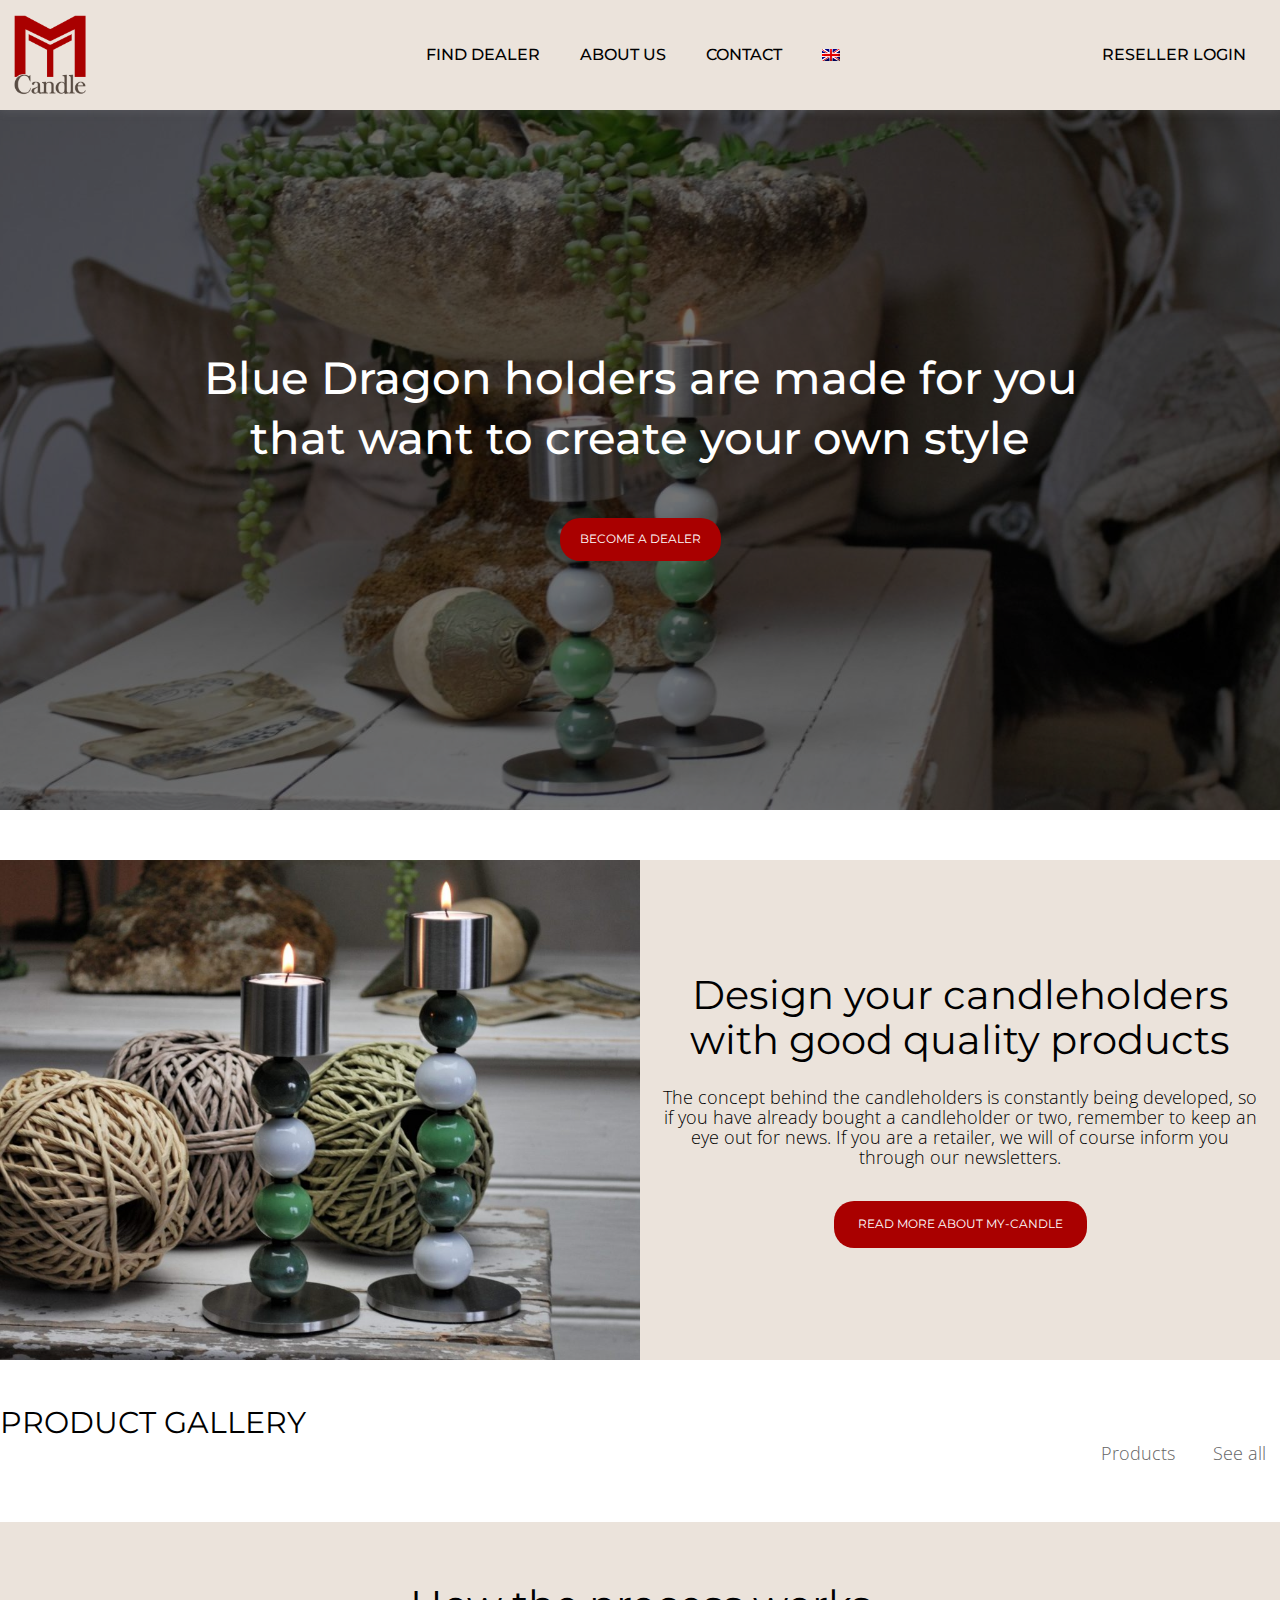
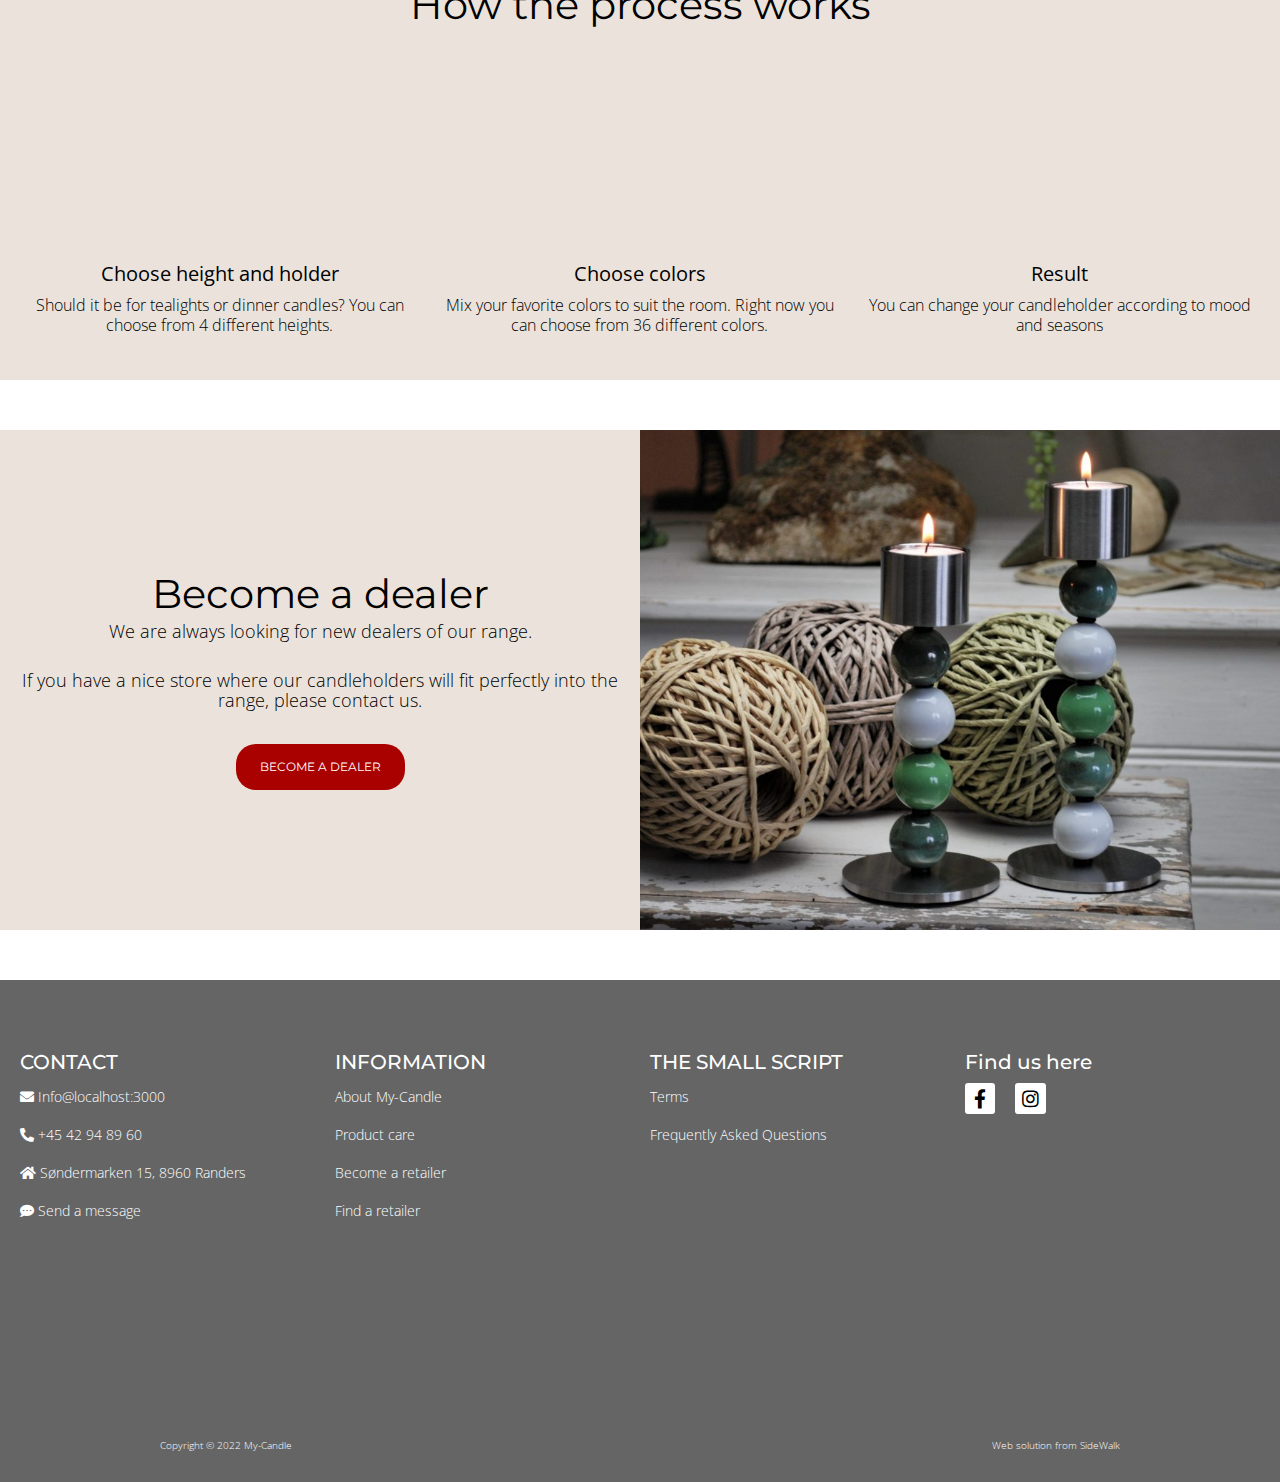
==== commit 81cc9eae: "rename" ====
--- a/index.html
+++ b/index.html
@@ -579,7 +579,7 @@
 								<div class="elementor-element elementor-element-b435e84 elementor-widget elementor-widget-heading" data-id="b435e84" data-element_type="widget" data-widget_type="heading.default">
 				<div class="elementor-widget-container">
 			<style>/*! elementor - v3.11.2 - 22-02-2023 */
-.elementor-heading-title{padding:0;margin:0;line-height:1}.elementor-widget-heading .elementor-heading-title[class*=elementor-size-]>a{color:inherit;font-size:inherit;line-height:inherit}.elementor-widget-heading .elementor-heading-title.elementor-size-small{font-size:15px}.elementor-widget-heading .elementor-heading-title.elementor-size-medium{font-size:19px}.elementor-widget-heading .elementor-heading-title.elementor-size-large{font-size:29px}.elementor-widget-heading .elementor-heading-title.elementor-size-xl{font-size:39px}.elementor-widget-heading .elementor-heading-title.elementor-size-xxl{font-size:59px}</style><h1 class="elementor-heading-title elementor-size-default">My-Candle holders are made for you <br>
+.elementor-heading-title{padding:0;margin:0;line-height:1}.elementor-widget-heading .elementor-heading-title[class*=elementor-size-]>a{color:inherit;font-size:inherit;line-height:inherit}.elementor-widget-heading .elementor-heading-title.elementor-size-small{font-size:15px}.elementor-widget-heading .elementor-heading-title.elementor-size-medium{font-size:19px}.elementor-widget-heading .elementor-heading-title.elementor-size-large{font-size:29px}.elementor-widget-heading .elementor-heading-title.elementor-size-xl{font-size:39px}.elementor-widget-heading .elementor-heading-title.elementor-size-xxl{font-size:59px}</style><h1 class="elementor-heading-title elementor-size-default">Blue Dragon holders are made for you <br>
 that want to create your own style </h1>		</div>
 				</div>
 				<section class="elementor-section elementor-inner-section elementor-element elementor-element-7514aae elementor-section-boxed elementor-section-height-default elementor-section-height-default" data-id="7514aae" data-element_type="section">
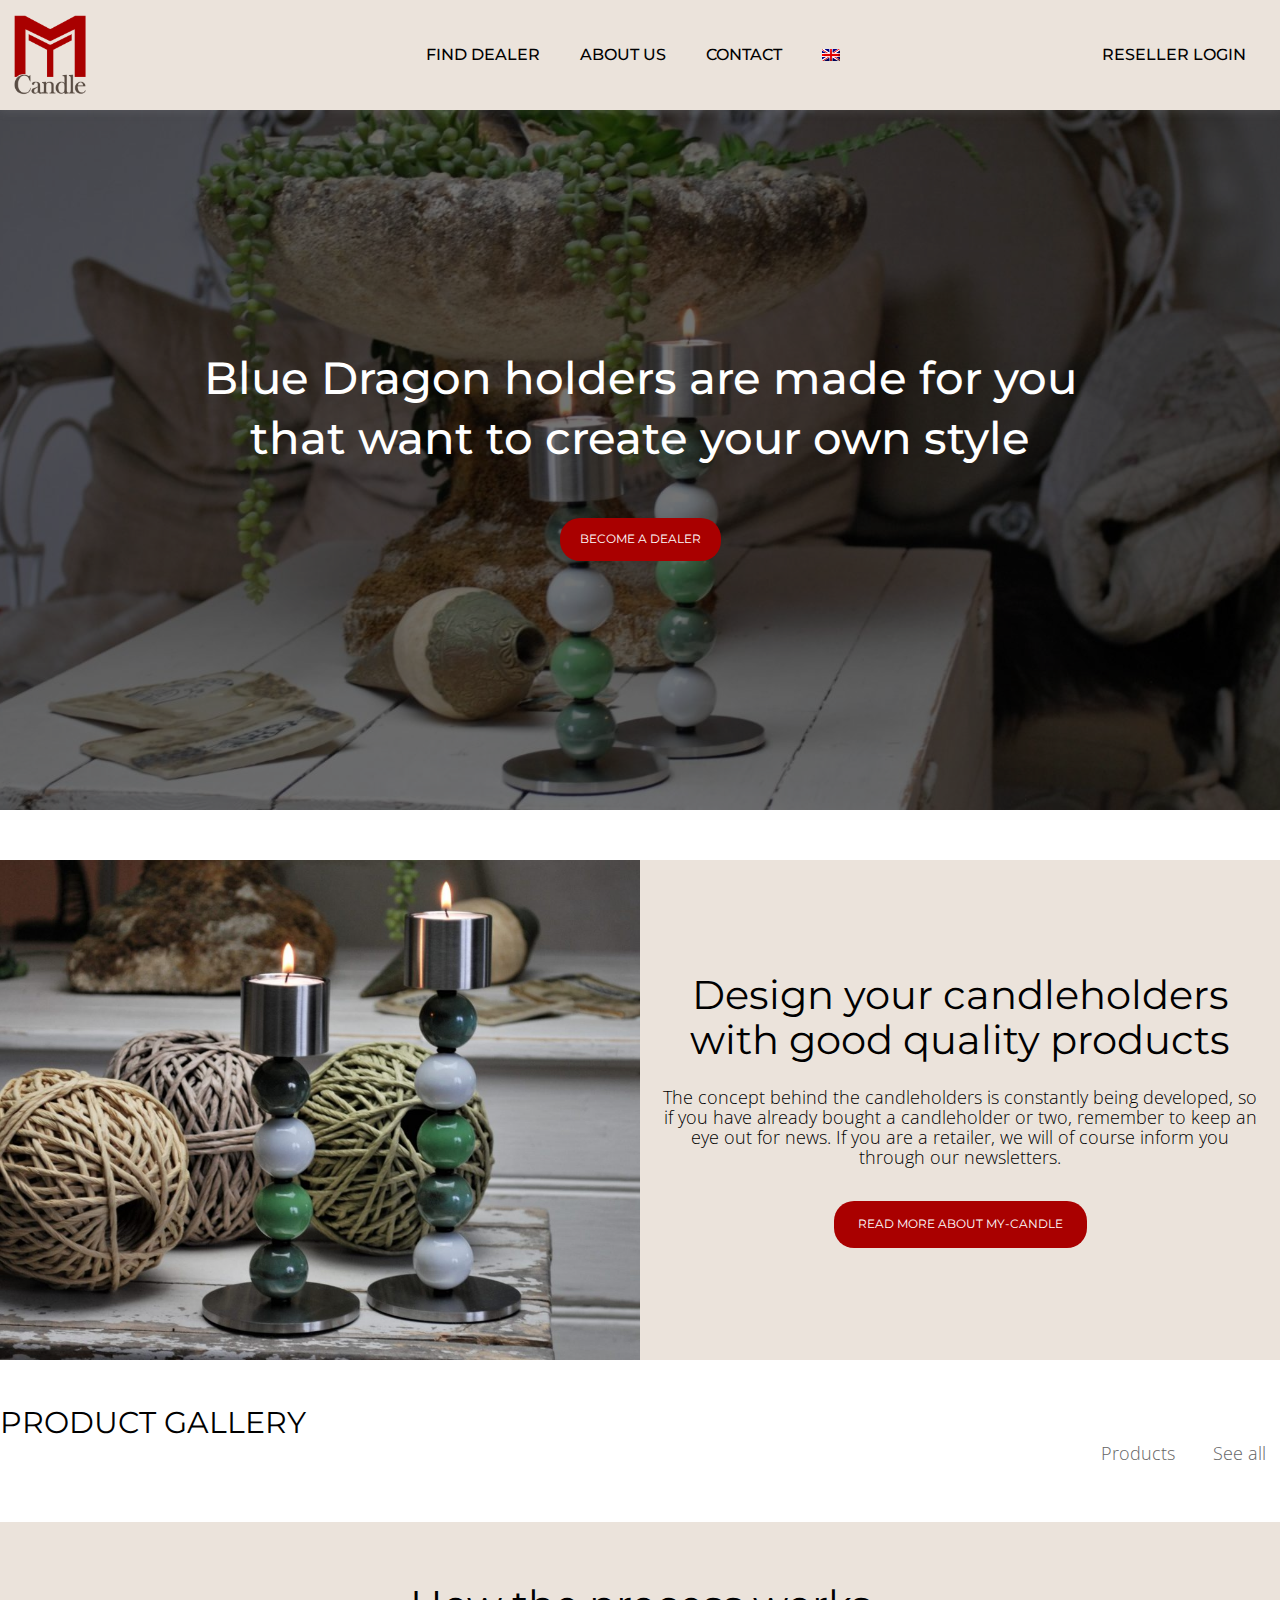
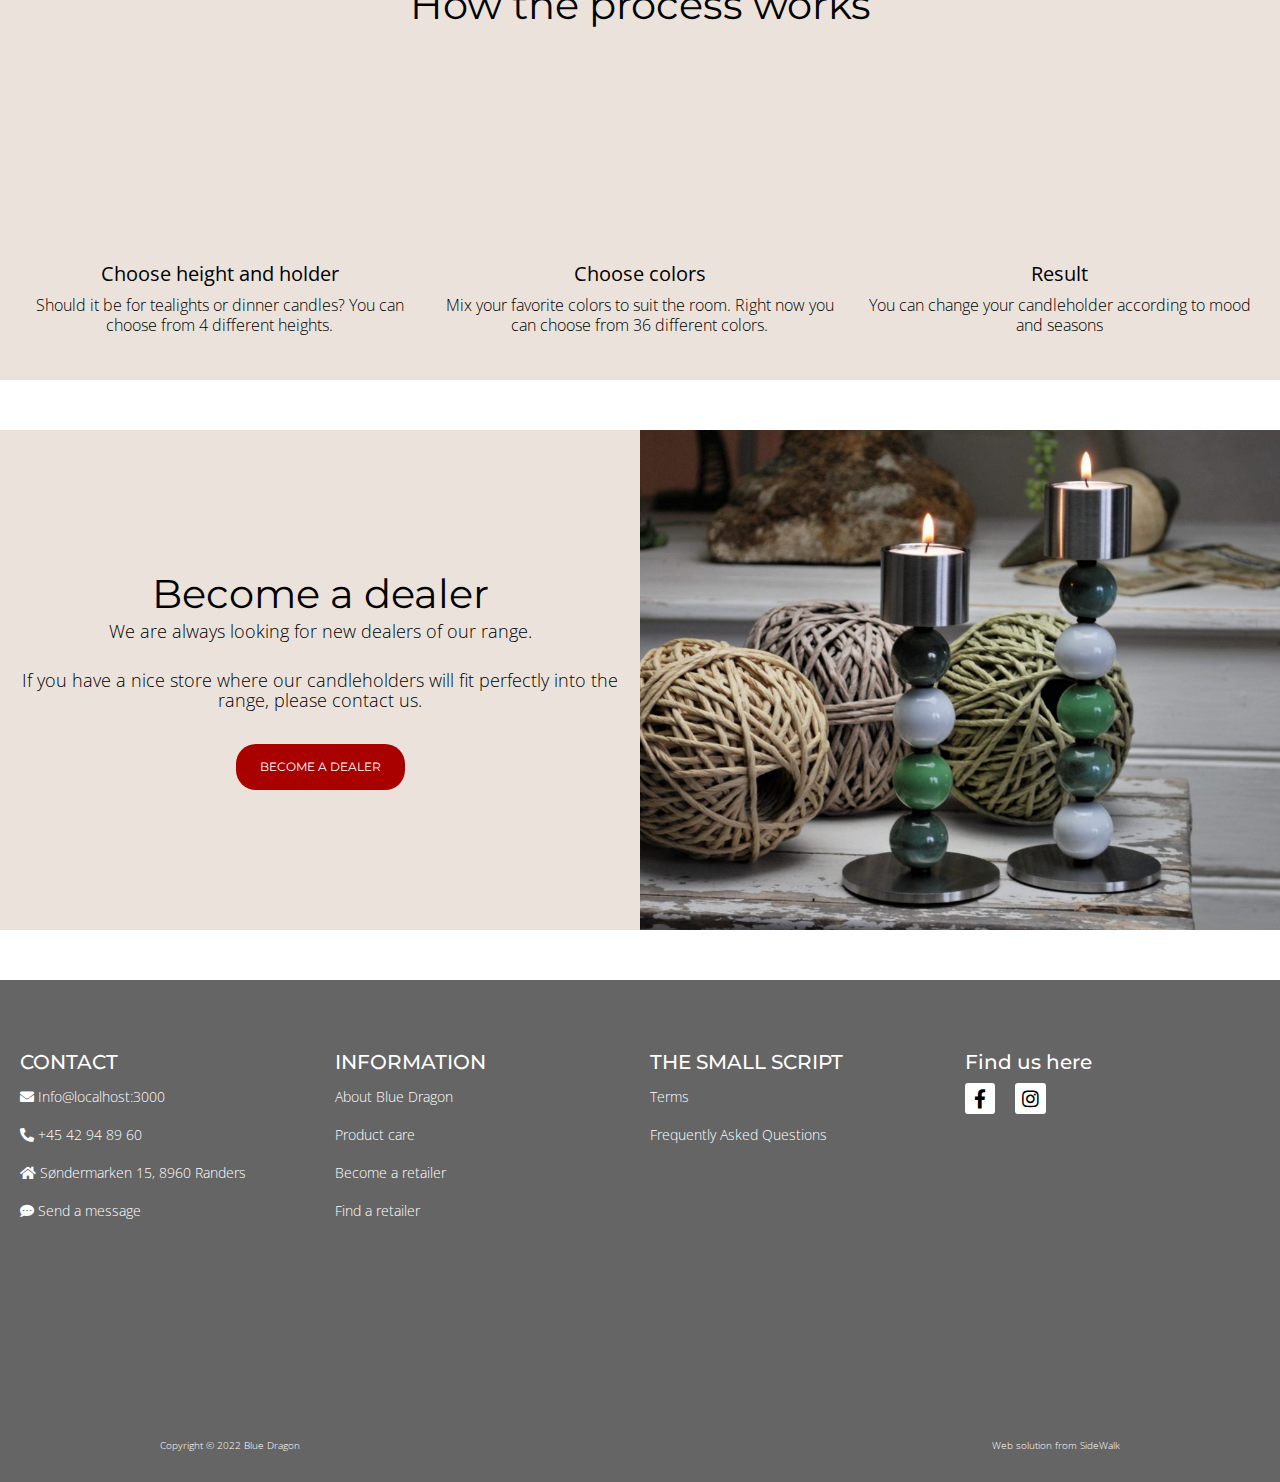
==== commit c0b0b405: "bluedra" ====
--- a/index.html
+++ b/index.html
@@ -49,32 +49,32 @@
 </script>
 <!-- End Google Tag Manager for WordPress by gtm4wp.com -->
 <!-- Search Engine Optimization by Rank Math - https://s.rankmath.com/home -->
-<title>Front page - My-Candle</title><link rel="preload" as="style" href="https://fonts.googleapis.com/css?family=Montserrat%3A100%2C100italic%2C200%2C200italic%2C300%2C300italic%2C400%2C400italic%2C500%2C500italic%2C600%2C600italic%2C700%2C700italic%2C800%2C800italic%2C900%2C900italic%7CRoboto%20Slab%3A100%2C100italic%2C200%2C200italic%2C300%2C300italic%2C400%2C400italic%2C500%2C500italic%2C600%2C600italic%2C700%2C700italic%2C800%2C800italic%2C900%2C900italic%7COpen%20Sans%3A100%2C100italic%2C200%2C200italic%2C300%2C300italic%2C400%2C400italic%2C500%2C500italic%2C600%2C600italic%2C700%2C700italic%2C800%2C800italic%2C900%2C900italic&#038;display=swap" /><link rel="stylesheet" href="https://fonts.googleapis.com/css?family=Montserrat%3A100%2C100italic%2C200%2C200italic%2C300%2C300italic%2C400%2C400italic%2C500%2C500italic%2C600%2C600italic%2C700%2C700italic%2C800%2C800italic%2C900%2C900italic%7CRoboto%20Slab%3A100%2C100italic%2C200%2C200italic%2C300%2C300italic%2C400%2C400italic%2C500%2C500italic%2C600%2C600italic%2C700%2C700italic%2C800%2C800italic%2C900%2C900italic%7COpen%20Sans%3A100%2C100italic%2C200%2C200italic%2C300%2C300italic%2C400%2C400italic%2C500%2C500italic%2C600%2C600italic%2C700%2C700italic%2C800%2C800italic%2C900%2C900italic&#038;display=swap" media="print" onload="this.media='all'" /><noscript><link rel="stylesheet" href="https://fonts.googleapis.com/css?family=Montserrat%3A100%2C100italic%2C200%2C200italic%2C300%2C300italic%2C400%2C400italic%2C500%2C500italic%2C600%2C600italic%2C700%2C700italic%2C800%2C800italic%2C900%2C900italic%7CRoboto%20Slab%3A100%2C100italic%2C200%2C200italic%2C300%2C300italic%2C400%2C400italic%2C500%2C500italic%2C600%2C600italic%2C700%2C700italic%2C800%2C800italic%2C900%2C900italic%7COpen%20Sans%3A100%2C100italic%2C200%2C200italic%2C300%2C300italic%2C400%2C400italic%2C500%2C500italic%2C600%2C600italic%2C700%2C700italic%2C800%2C800italic%2C900%2C900italic&#038;display=swap" /></noscript>
+<title>Front page - Blue Dragon</title><link rel="preload" as="style" href="https://fonts.googleapis.com/css?family=Montserrat%3A100%2C100italic%2C200%2C200italic%2C300%2C300italic%2C400%2C400italic%2C500%2C500italic%2C600%2C600italic%2C700%2C700italic%2C800%2C800italic%2C900%2C900italic%7CRoboto%20Slab%3A100%2C100italic%2C200%2C200italic%2C300%2C300italic%2C400%2C400italic%2C500%2C500italic%2C600%2C600italic%2C700%2C700italic%2C800%2C800italic%2C900%2C900italic%7COpen%20Sans%3A100%2C100italic%2C200%2C200italic%2C300%2C300italic%2C400%2C400italic%2C500%2C500italic%2C600%2C600italic%2C700%2C700italic%2C800%2C800italic%2C900%2C900italic&#038;display=swap" /><link rel="stylesheet" href="https://fonts.googleapis.com/css?family=Montserrat%3A100%2C100italic%2C200%2C200italic%2C300%2C300italic%2C400%2C400italic%2C500%2C500italic%2C600%2C600italic%2C700%2C700italic%2C800%2C800italic%2C900%2C900italic%7CRoboto%20Slab%3A100%2C100italic%2C200%2C200italic%2C300%2C300italic%2C400%2C400italic%2C500%2C500italic%2C600%2C600italic%2C700%2C700italic%2C800%2C800italic%2C900%2C900italic%7COpen%20Sans%3A100%2C100italic%2C200%2C200italic%2C300%2C300italic%2C400%2C400italic%2C500%2C500italic%2C600%2C600italic%2C700%2C700italic%2C800%2C800italic%2C900%2C900italic&#038;display=swap" media="print" onload="this.media='all'" /><noscript><link rel="stylesheet" href="https://fonts.googleapis.com/css?family=Montserrat%3A100%2C100italic%2C200%2C200italic%2C300%2C300italic%2C400%2C400italic%2C500%2C500italic%2C600%2C600italic%2C700%2C700italic%2C800%2C800italic%2C900%2C900italic%7CRoboto%20Slab%3A100%2C100italic%2C200%2C200italic%2C300%2C300italic%2C400%2C400italic%2C500%2C500italic%2C600%2C600italic%2C700%2C700italic%2C800%2C800italic%2C900%2C900italic%7COpen%20Sans%3A100%2C100italic%2C200%2C200italic%2C300%2C300italic%2C400%2C400italic%2C500%2C500italic%2C600%2C600italic%2C700%2C700italic%2C800%2C800italic%2C900%2C900italic&#038;display=swap" /></noscript>
 <meta name="description" content="The concept behind the candleholders is constantly being developed, so if you have already bought a candleholder or two, remember to keep an eye out for news."/>
 <meta name="robots" content="index, follow, max-snippet:-1, max-video-preview:-1, max-image-preview:large"/>
 <link rel="canonical" href="https://sourcegamecasino.github.io/bluedragon/" />
 <meta property="og:locale" content="en_US" />
 <meta property="og:type" content="website" />
-<meta property="og:title" content="Front page - My-Candle" />
+<meta property="og:title" content="Front page - Blue Dragon" />
 <meta property="og:description" content="The concept behind the candleholders is constantly being developed, so if you have already bought a candleholder or two, remember to keep an eye out for news." />
 <meta property="og:url" content="https://sourcegamecasino.github.io/bluedragon/" />
-<meta property="og:site_name" content="My-Candle" />
+<meta property="og:site_name" content="Blue Dragon" />
 <meta property="og:updated_time" content="2023-01-02T13:47:36+01:00" />
 <meta property="article:published_time" content="2022-10-13T06:48:31+02:00" />
 <meta property="article:modified_time" content="2023-01-02T13:47:36+01:00" />
 <meta name="twitter:card" content="summary_large_image" />
-<meta name="twitter:title" content="Front page - My-Candle" />
+<meta name="twitter:title" content="Front page - Blue Dragon" />
 <meta name="twitter:description" content="The concept behind the candleholders is constantly being developed, so if you have already bought a candleholder or two, remember to keep an eye out for news." />
 <meta name="twitter:label1" content="Written by" />
 <meta name="twitter:data1" content="Susan" />
 <meta name="twitter:label2" content="Time to read" />
 <meta name="twitter:data2" content="Less than a minute" />
-<script type="application/ld+json" class="rank-math-schema">{"@context":"https://schema.org","@graph":[{"@type":"Organization","@id":"https://sourcegamecasino.github.io/bluedragon/#organization/","name":"My-Candle","logo":{"@type":"ImageObject","@id":"https://sourcegamecasino.github.io/bluedragon/#logo/","url":"https://sourcegamecasino.github.io/bluedragon/wp-content/uploads/2022/10/my-candle-temp-logo-150x150.png","contentUrl":"https://sourcegamecasino.github.io/bluedragon/wp-content/uploads/2022/10/my-candle-temp-logo-150x150.png","caption":"My-Candle","inLanguage":"en-US"}},{"@type":"WebSite","@id":"https://sourcegamecasino.github.io/bluedragon/#website/","url":"https://sourcegamecasino.github.io/bluedragon/","name":"My-Candle","publisher":{"@id":"https://sourcegamecasino.github.io/bluedragon/#organization/"},"inLanguage":"en-US","potentialAction":{"@type":"SearchAction","target":"https://sourcegamecasino.github.io/bluedragon/?s={search_term_string}","query-input":"required name=search_term_string"}},{"@type":"ImageObject","@id":"https://sourcegamecasino.github.io/bluedragon/wp-content/uploads/2022/10/groen-hvid-glas-1-scaled-1-1024x1024.jpg","url":"https://sourcegamecasino.github.io/bluedragon/wp-content/uploads/2022/10/groen-hvid-glas-1-scaled-1-1024x1024.jpg","width":"200","height":"200","inLanguage":"en-US"},{"@type":"WebPage","@id":"https://sourcegamecasino.github.io/bluedragon/#webpage","url":"https://sourcegamecasino.github.io/bluedragon/","name":"Front page - My-Candle","datePublished":"2022-10-13T06:48:31+02:00","dateModified":"2023-01-02T13:47:36+01:00","about":{"@id":"https://sourcegamecasino.github.io/bluedragon/#organization/"},"isPartOf":{"@id":"https://sourcegamecasino.github.io/bluedragon/#website/"},"primaryImageOfPage":{"@id":"https://sourcegamecasino.github.io/bluedragon/wp-content/uploads/2022/10/groen-hvid-glas-1-scaled-1-1024x1024.jpg"},"inLanguage":"en-US"},{"@type":"Person","@id":"https://sourcegamecasino.github.io/bluedragon/author/susan/","name":"Susan","url":"https://sourcegamecasino.github.io/bluedragon/author/susan/","image":{"@type":"ImageObject","@id":"https://secure.gravatar.com/avatar/8b2ee128e2d78219de5ddab8fc4fe152?s=96&amp;d=mm&amp;r=g","url":"https://secure.gravatar.com/avatar/8b2ee128e2d78219de5ddab8fc4fe152?s=96&amp;d=mm&amp;r=g","caption":"Susan","inLanguage":"en-US"},"sameAs":["https://sourcegamecasino.github.io/bluedragon"],"worksFor":{"@id":"https://sourcegamecasino.github.io/bluedragon/#organization/"}},{"@type":"Article","headline":"Front page - My-Candle","datePublished":"2022-10-13T06:48:31+02:00","dateModified":"2023-01-02T13:47:36+01:00","author":{"@id":"https://sourcegamecasino.github.io/bluedragon/author/susan/","name":"Susan"},"publisher":{"@id":"https://sourcegamecasino.github.io/bluedragon/#organization/"},"description":"The concept behind the candleholders is constantly being developed, so if you have already bought a candleholder or two, remember to keep an eye out for news.","name":"Front page - My-Candle","@id":"https://sourcegamecasino.github.io/bluedragon/#richSnippet","isPartOf":{"@id":"https://sourcegamecasino.github.io/bluedragon/#webpage"},"image":{"@id":"https://sourcegamecasino.github.io/bluedragon/wp-content/uploads/2022/10/groen-hvid-glas-1-scaled-1-1024x1024.jpg"},"inLanguage":"en-US","mainEntityOfPage":{"@id":"https://sourcegamecasino.github.io/bluedragon/#webpage"}}]}</script>
+<script type="application/ld+json" class="rank-math-schema">{"@context":"https://schema.org","@graph":[{"@type":"Organization","@id":"https://sourcegamecasino.github.io/bluedragon/#organization/","name":"Blue Dragon","logo":{"@type":"ImageObject","@id":"https://sourcegamecasino.github.io/bluedragon/#logo/","url":"https://sourcegamecasino.github.io/bluedragon/wp-content/uploads/2022/10/my-candle-temp-logo-150x150.png","contentUrl":"https://sourcegamecasino.github.io/bluedragon/wp-content/uploads/2022/10/my-candle-temp-logo-150x150.png","caption":"My-Candle","inLanguage":"en-US"}},{"@type":"WebSite","@id":"https://sourcegamecasino.github.io/bluedragon/#website/","url":"https://sourcegamecasino.github.io/bluedragon/","name":"My-Candle","publisher":{"@id":"https://sourcegamecasino.github.io/bluedragon/#organization/"},"inLanguage":"en-US","potentialAction":{"@type":"SearchAction","target":"https://sourcegamecasino.github.io/bluedragon/?s={search_term_string}","query-input":"required name=search_term_string"}},{"@type":"ImageObject","@id":"https://sourcegamecasino.github.io/bluedragon/wp-content/uploads/2022/10/groen-hvid-glas-1-scaled-1-1024x1024.jpg","url":"https://sourcegamecasino.github.io/bluedragon/wp-content/uploads/2022/10/groen-hvid-glas-1-scaled-1-1024x1024.jpg","width":"200","height":"200","inLanguage":"en-US"},{"@type":"WebPage","@id":"https://sourcegamecasino.github.io/bluedragon/#webpage","url":"https://sourcegamecasino.github.io/bluedragon/","name":"Front page - My-Candle","datePublished":"2022-10-13T06:48:31+02:00","dateModified":"2023-01-02T13:47:36+01:00","about":{"@id":"https://sourcegamecasino.github.io/bluedragon/#organization/"},"isPartOf":{"@id":"https://sourcegamecasino.github.io/bluedragon/#website/"},"primaryImageOfPage":{"@id":"https://sourcegamecasino.github.io/bluedragon/wp-content/uploads/2022/10/groen-hvid-glas-1-scaled-1-1024x1024.jpg"},"inLanguage":"en-US"},{"@type":"Person","@id":"https://sourcegamecasino.github.io/bluedragon/author/susan/","name":"Susan","url":"https://sourcegamecasino.github.io/bluedragon/author/susan/","image":{"@type":"ImageObject","@id":"https://secure.gravatar.com/avatar/8b2ee128e2d78219de5ddab8fc4fe152?s=96&amp;d=mm&amp;r=g","url":"https://secure.gravatar.com/avatar/8b2ee128e2d78219de5ddab8fc4fe152?s=96&amp;d=mm&amp;r=g","caption":"Susan","inLanguage":"en-US"},"sameAs":["https://sourcegamecasino.github.io/bluedragon"],"worksFor":{"@id":"https://sourcegamecasino.github.io/bluedragon/#organization/"}},{"@type":"Article","headline":"Front page - My-Candle","datePublished":"2022-10-13T06:48:31+02:00","dateModified":"2023-01-02T13:47:36+01:00","author":{"@id":"https://sourcegamecasino.github.io/bluedragon/author/susan/","name":"Susan"},"publisher":{"@id":"https://sourcegamecasino.github.io/bluedragon/#organization/"},"description":"The concept behind the candleholders is constantly being developed, so if you have already bought a candleholder or two, remember to keep an eye out for news.","name":"Front page - My-Candle","@id":"https://sourcegamecasino.github.io/bluedragon/#richSnippet","isPartOf":{"@id":"https://sourcegamecasino.github.io/bluedragon/#webpage"},"image":{"@id":"https://sourcegamecasino.github.io/bluedragon/wp-content/uploads/2022/10/groen-hvid-glas-1-scaled-1-1024x1024.jpg"},"inLanguage":"en-US","mainEntityOfPage":{"@id":"https://sourcegamecasino.github.io/bluedragon/#webpage"}}]}</script>
 <!-- /Rank Math WordPress SEO plugin -->
 
 <link href='https://fonts.gstatic.com' crossorigin rel='preconnect' />
-<link rel="alternate" type="application/rss+xml" title="My-Candle &raquo; Feed" href="https://sourcegamecasino.github.io/bluedragon/feed/" />
-<link rel="alternate" type="application/rss+xml" title="My-Candle &raquo; Comments Feed" href="https://sourcegamecasino.github.io/bluedragon/comments/feed/" />
+<link rel="alternate" type="application/rss+xml" title="Blue Dragon &raquo; Feed" href="https://sourcegamecasino.github.io/bluedragon/feed/" />
+<link rel="alternate" type="application/rss+xml" title="Blue Dragon &raquo; Comments Feed" href="https://sourcegamecasino.github.io/bluedragon/comments/feed/" />
 <style>
 img.wp-smiley,
 img.emoji {
@@ -937,7 +937,7 @@
 							<li class="elementor-icon-list-item">
 											<a href="https://sourcegamecasino.github.io/bluedragon/about-us/">
 
-											<span class="elementor-icon-list-text">About My-Candle</span>
+											<span class="elementor-icon-list-text">About Blue Dragon</span>
 											</a>
 									</li>
 								<li class="elementor-icon-list-item">
@@ -1019,7 +1019,7 @@
 		</section>
 				<div class="elementor-element elementor-element-96c03e9 elementor-widget__width-auto elementor-widget elementor-widget-text-editor" data-id="96c03e9" data-element_type="widget" data-widget_type="text-editor.default">
 				<div class="elementor-widget-container">
-							<p>Copyright © 2022 My-Candle</p>
+							<p>Copyright © 2022 Blue Dragon</p>
 						</div>
 				</div>
 				<div class="elementor-element elementor-element-91e8ee8 elementor-widget__width-auto elementor-widget elementor-widget-text-editor" data-id="91e8ee8" data-element_type="widget" data-widget_type="text-editor.default">
